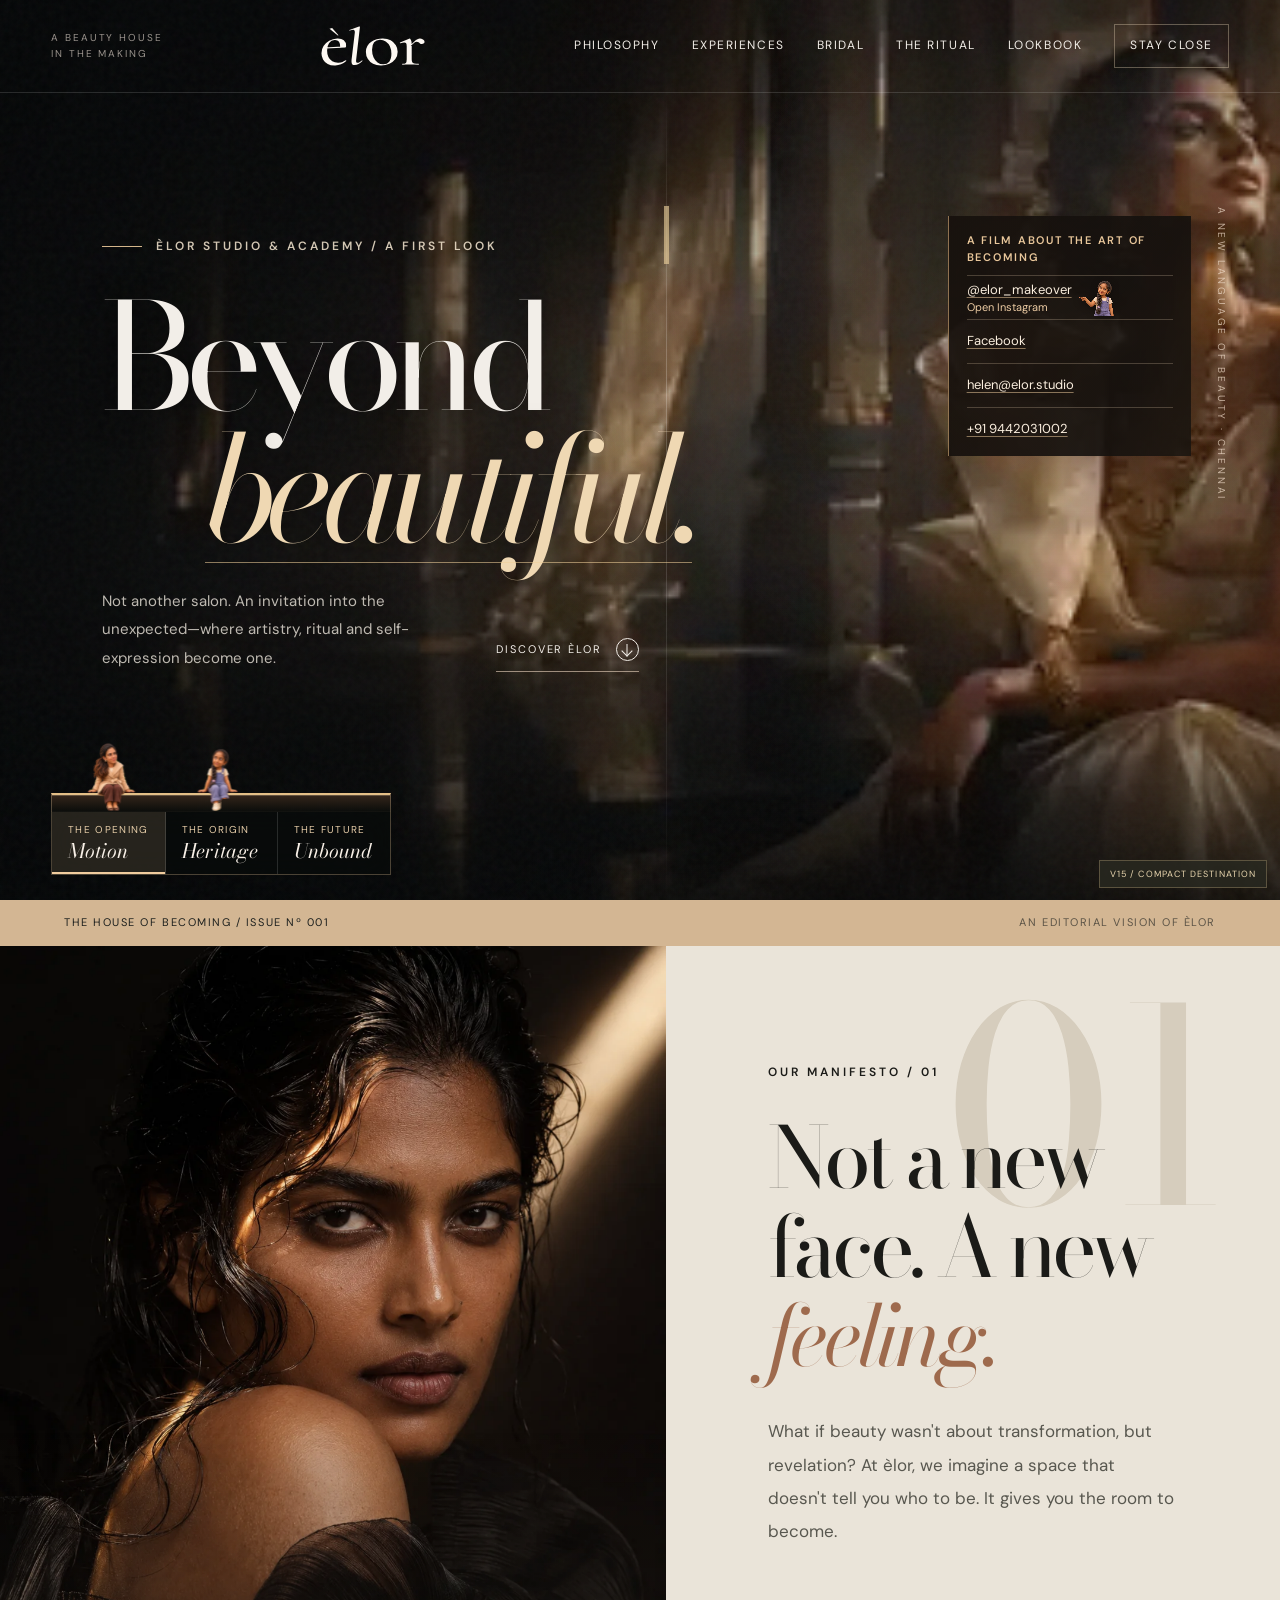
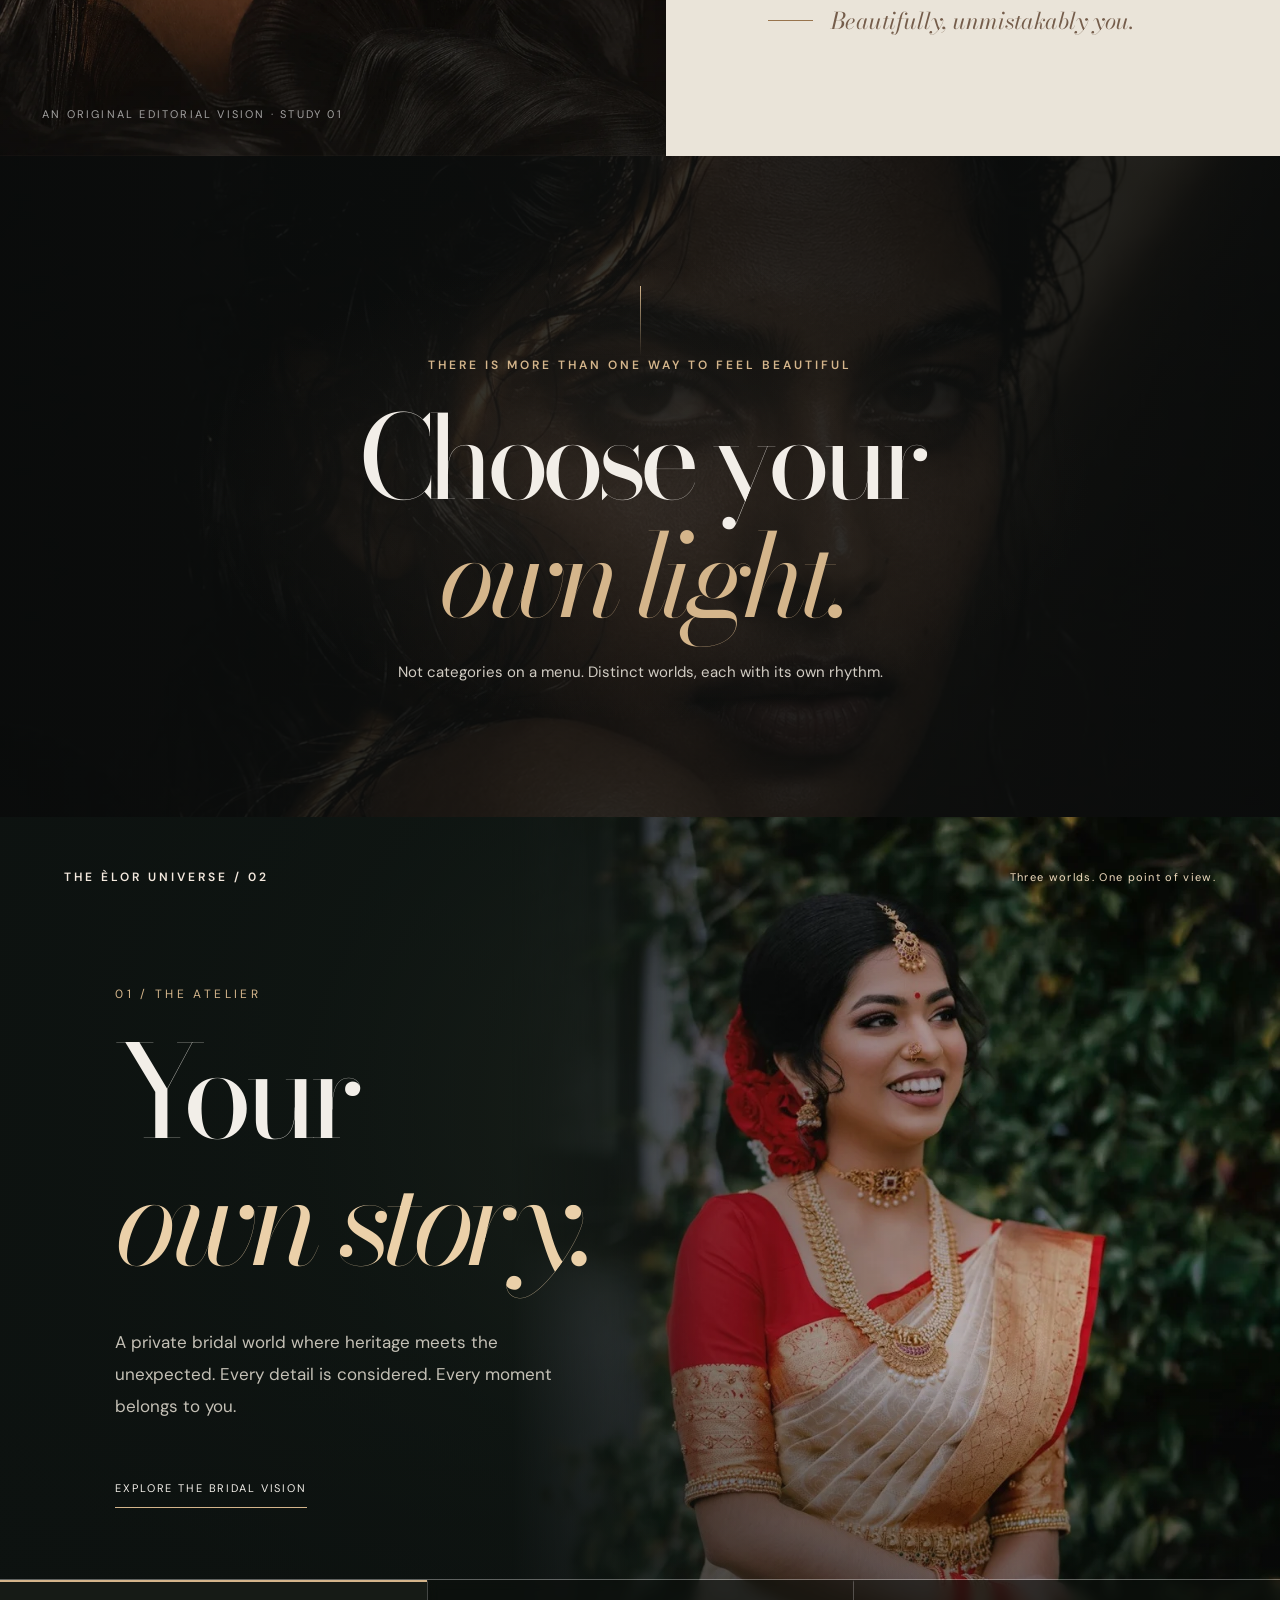
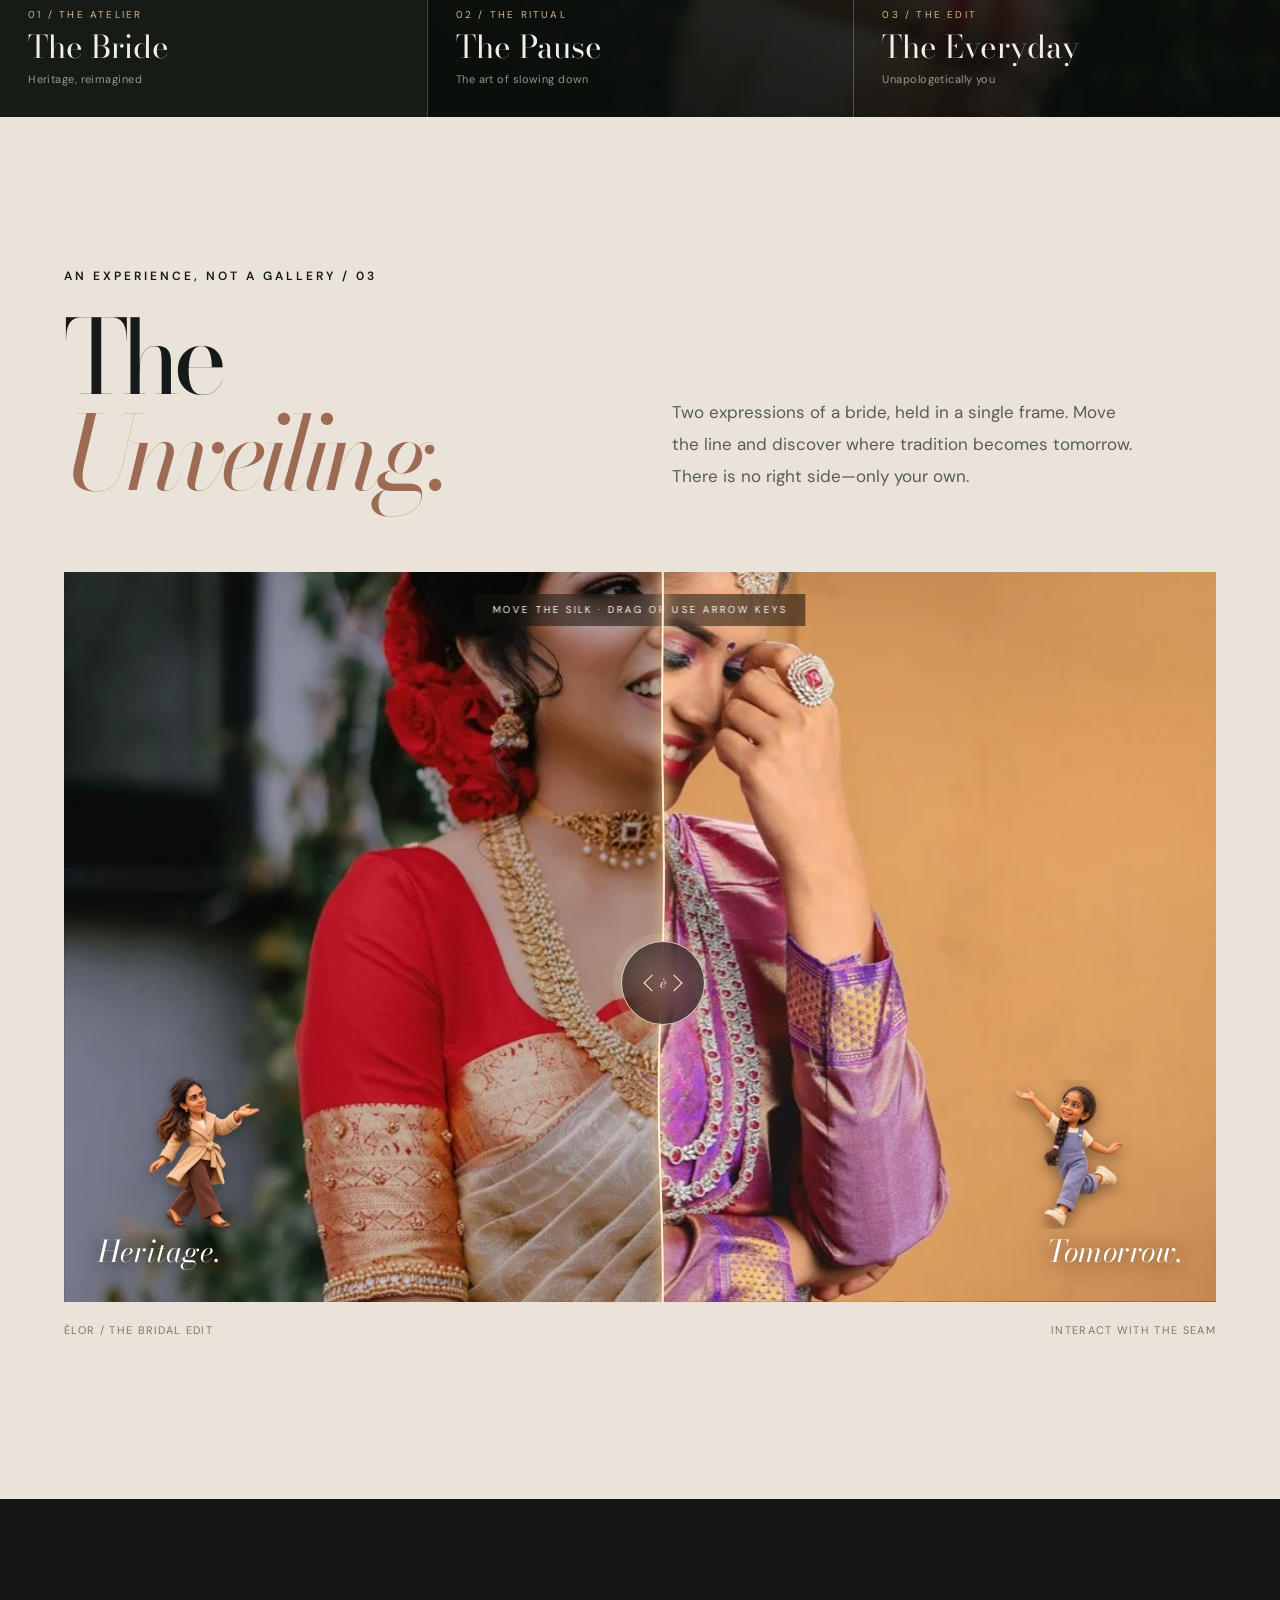
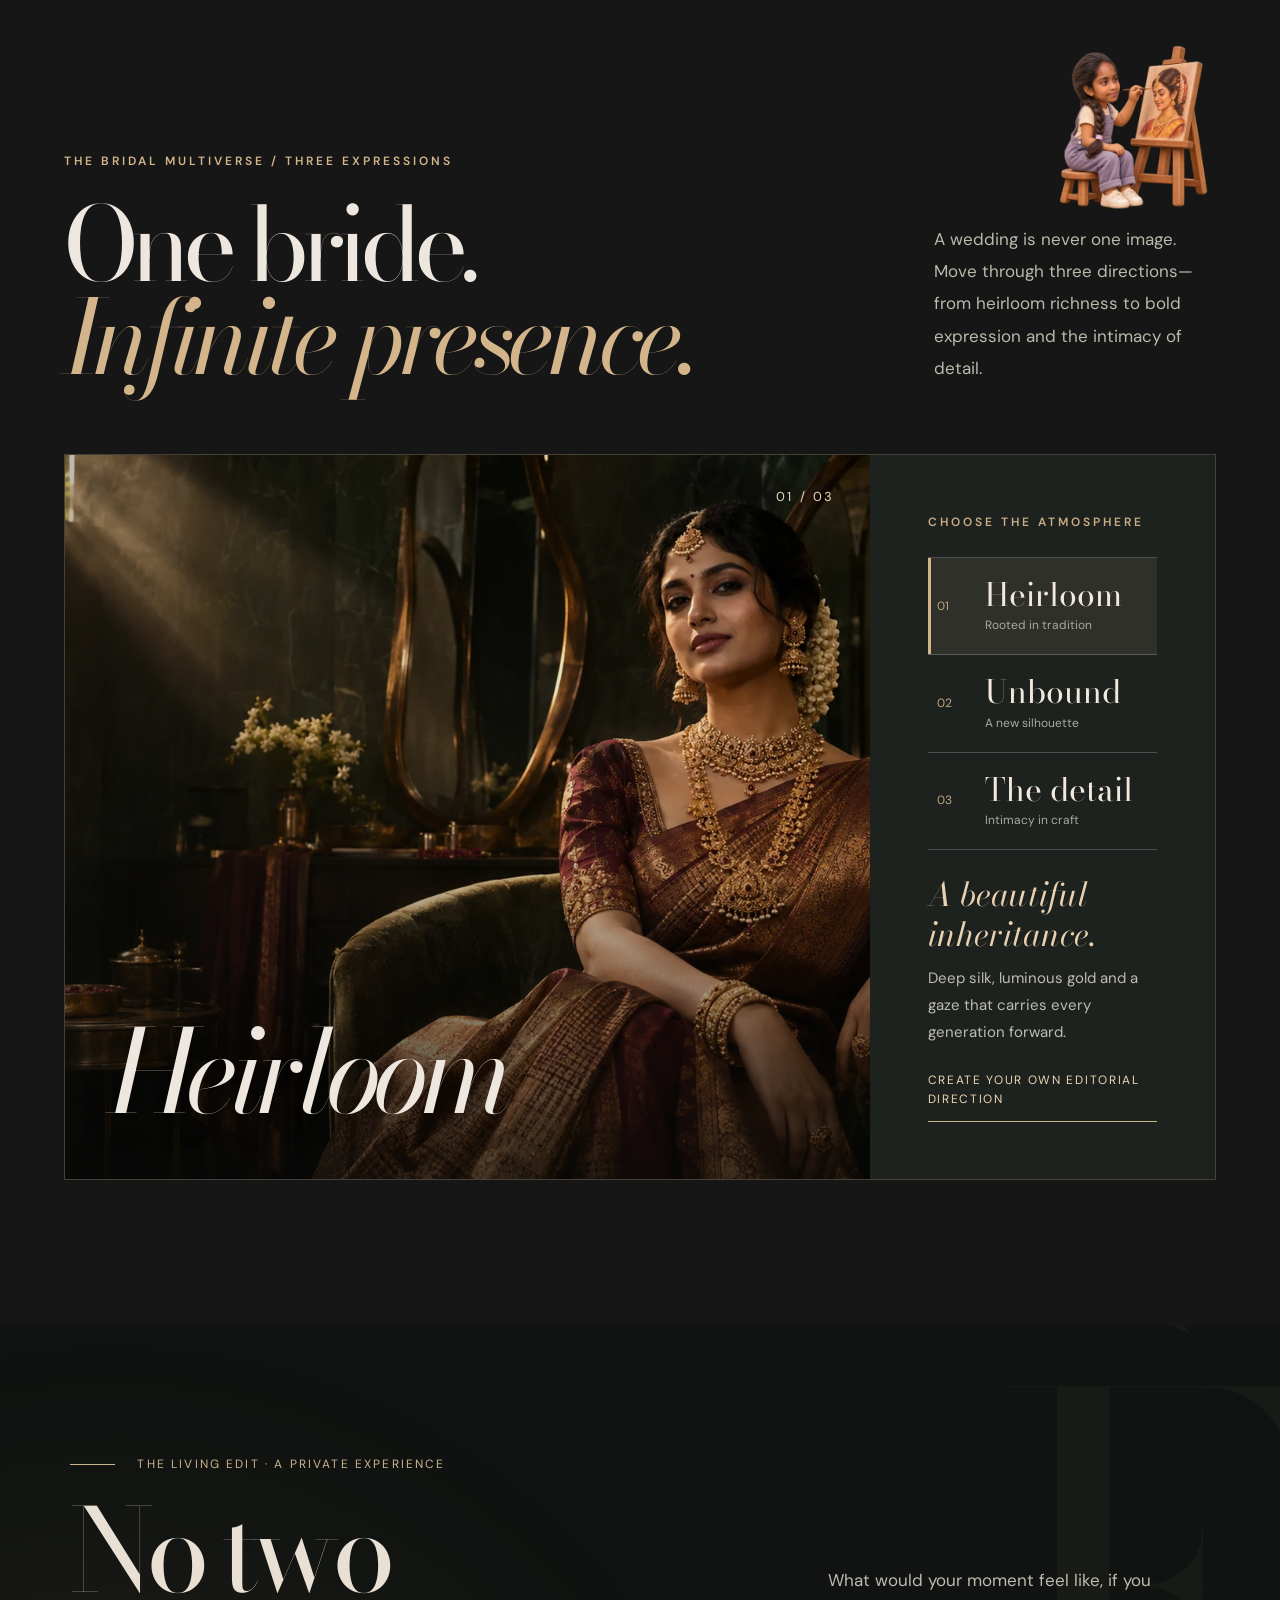
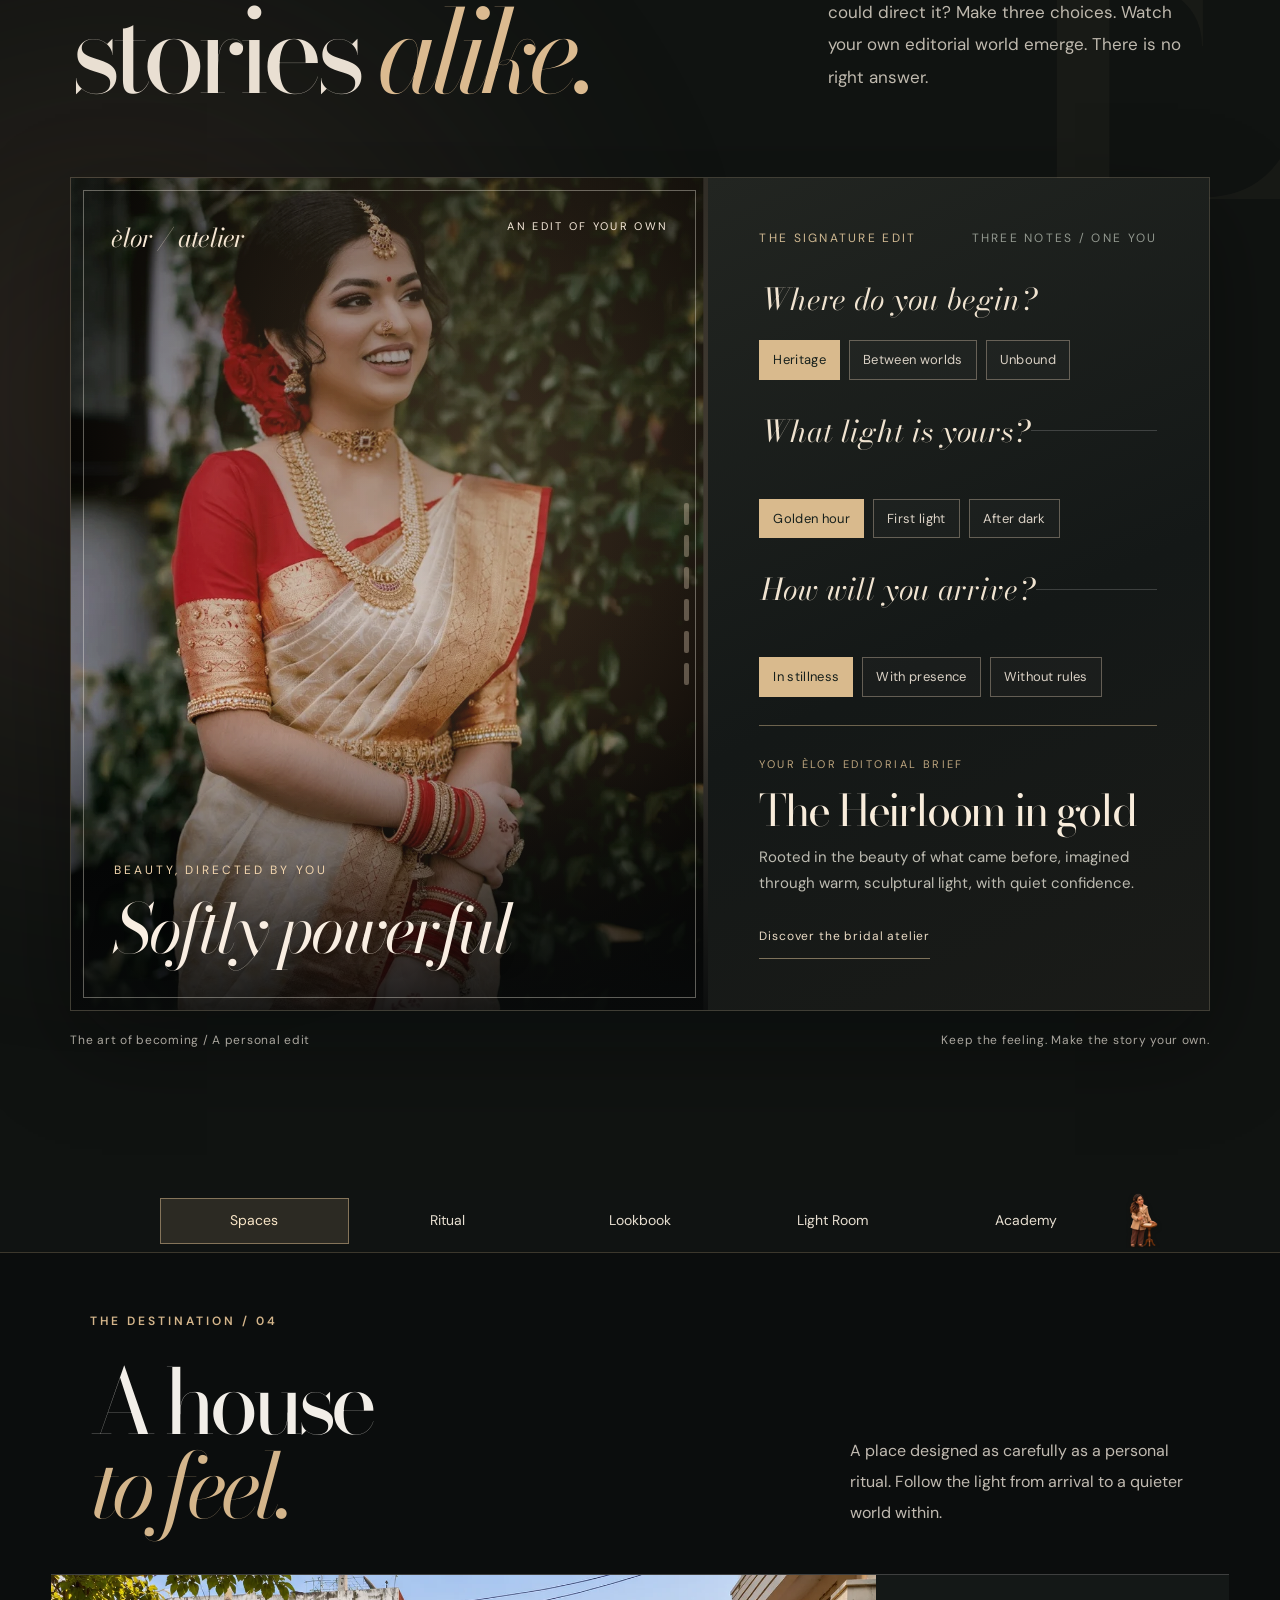
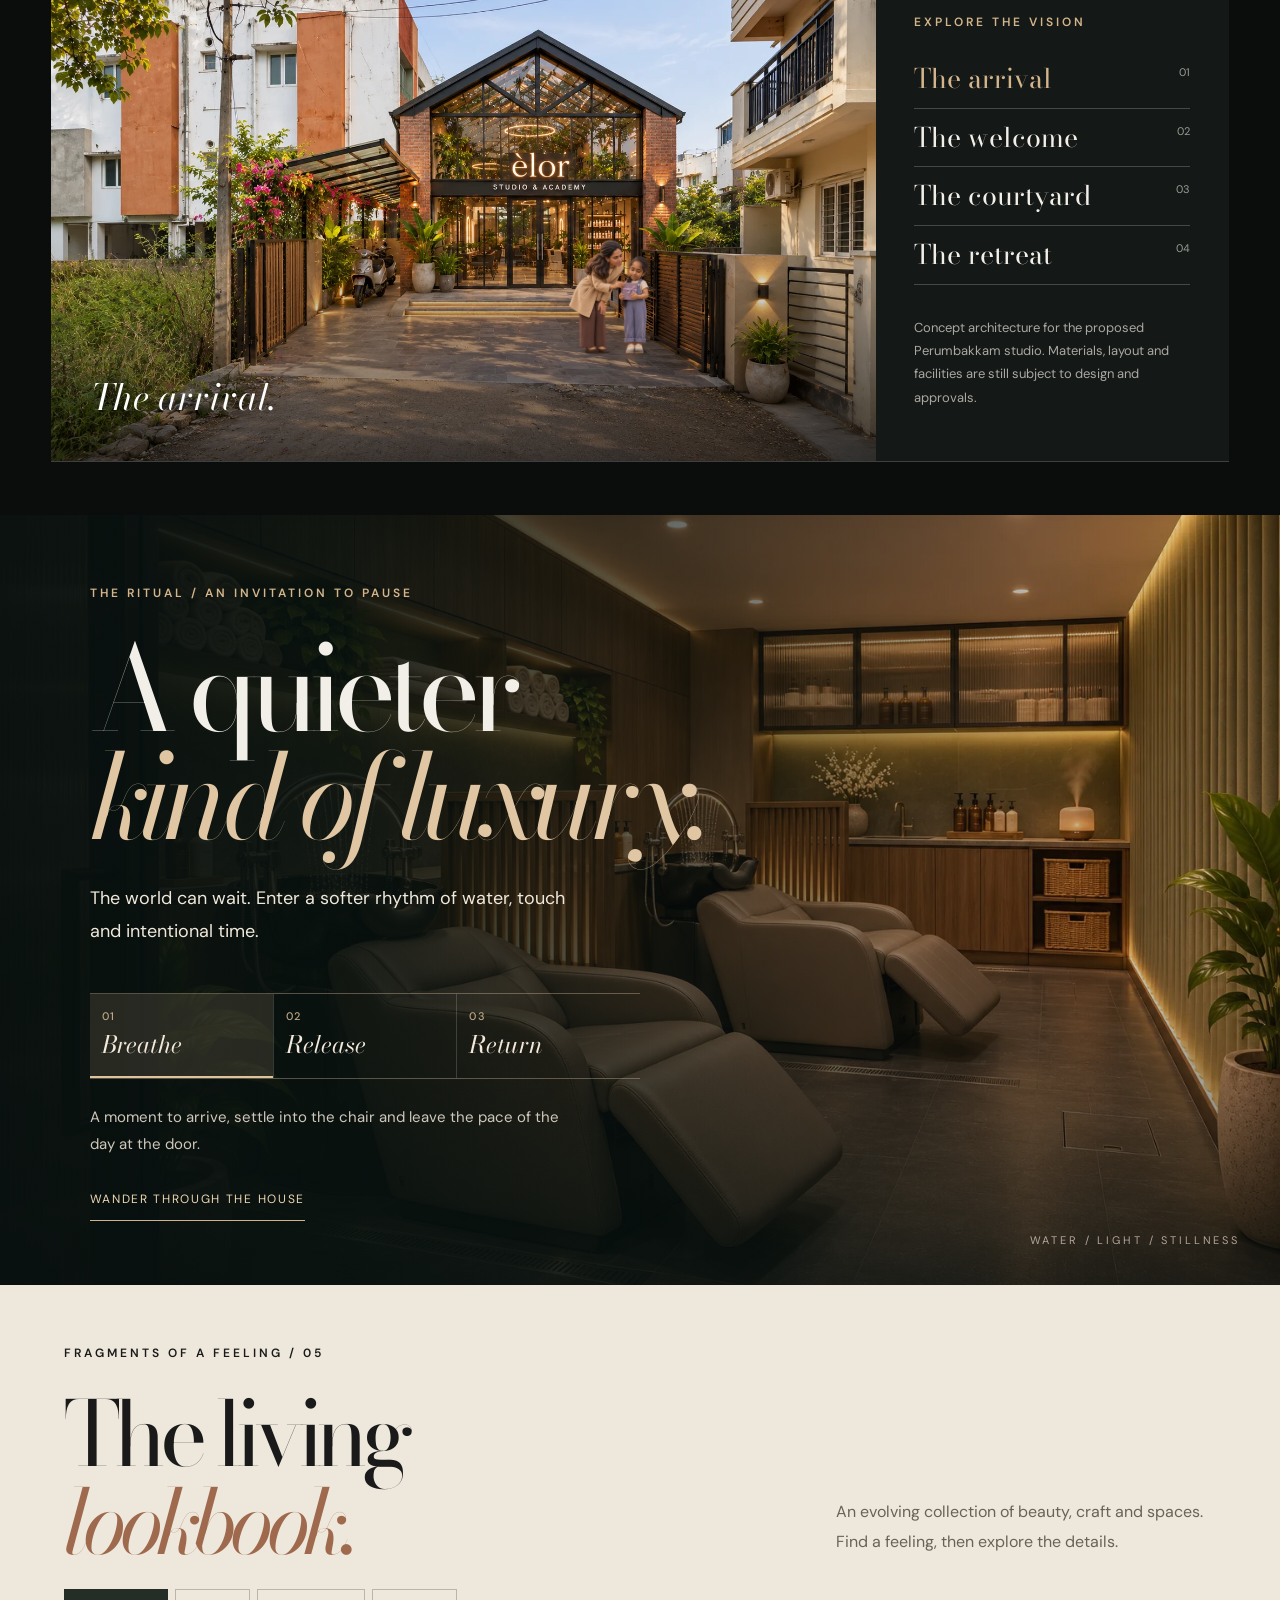
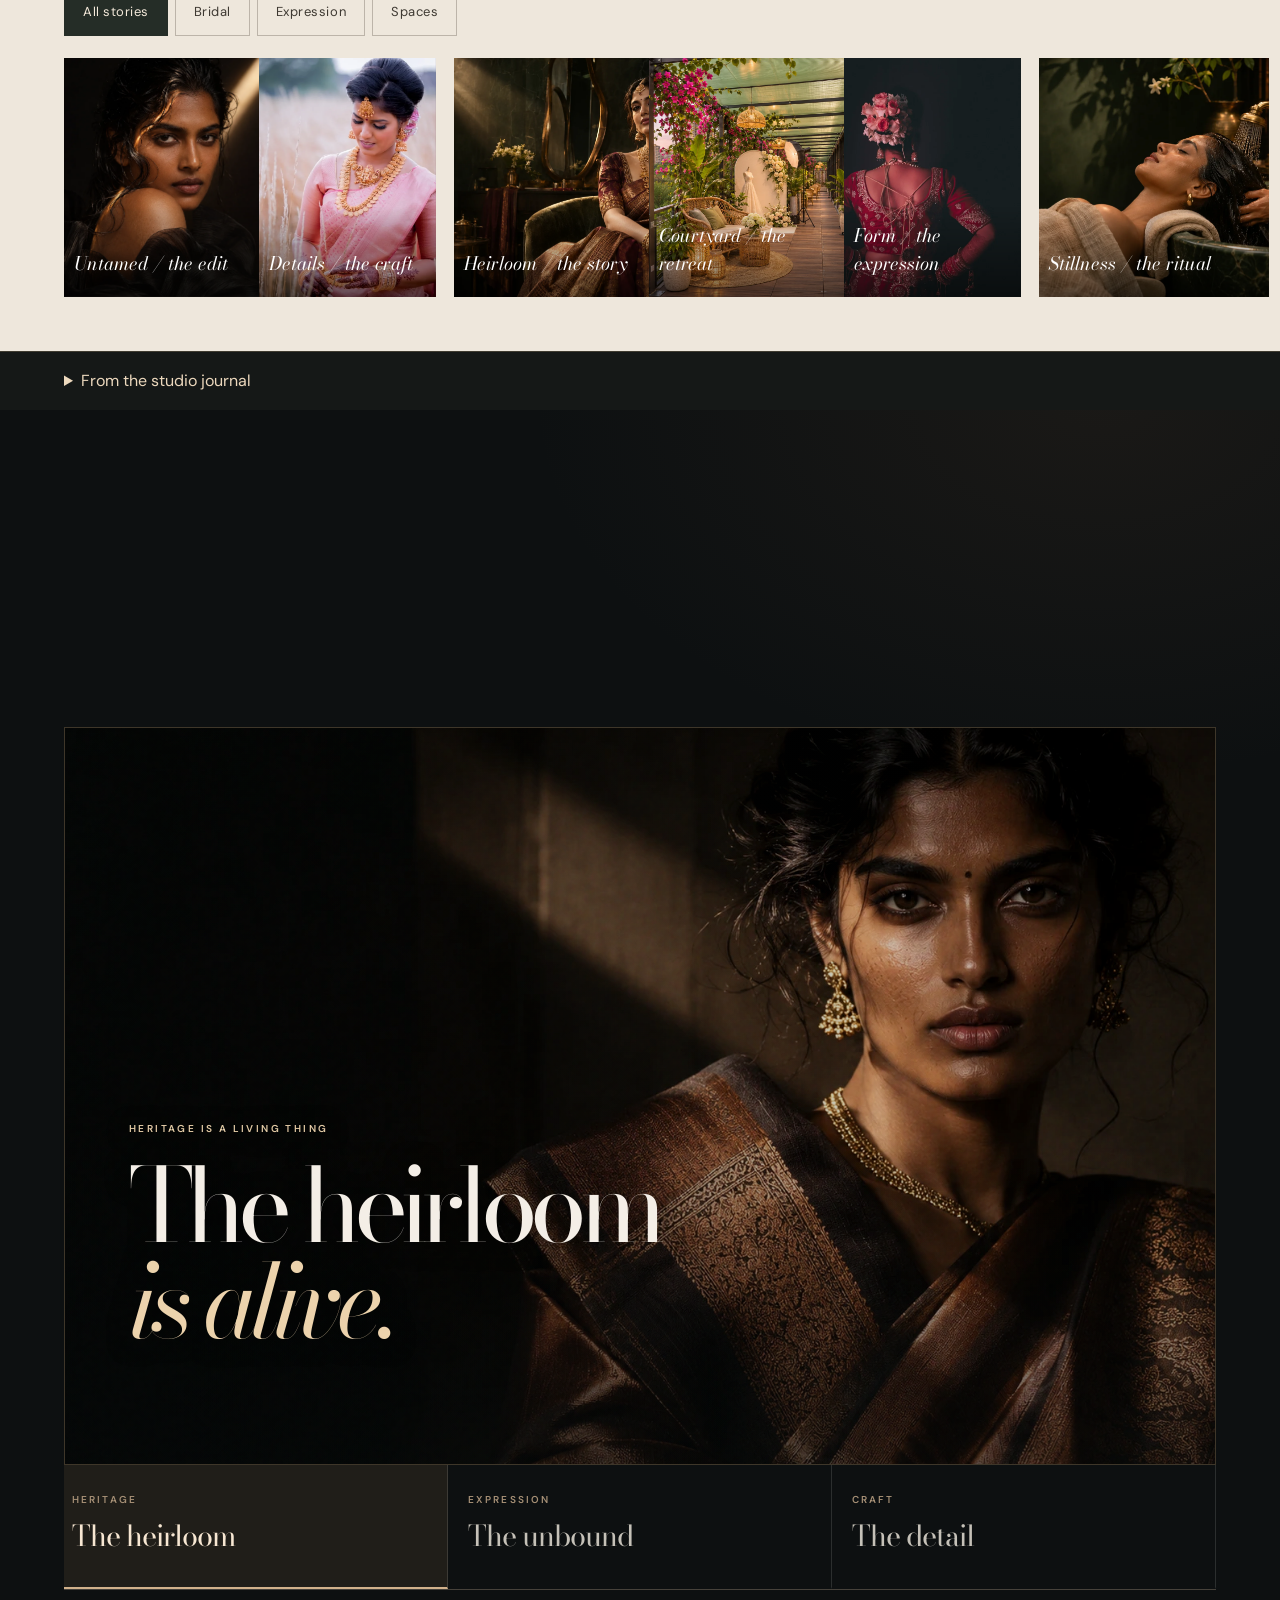
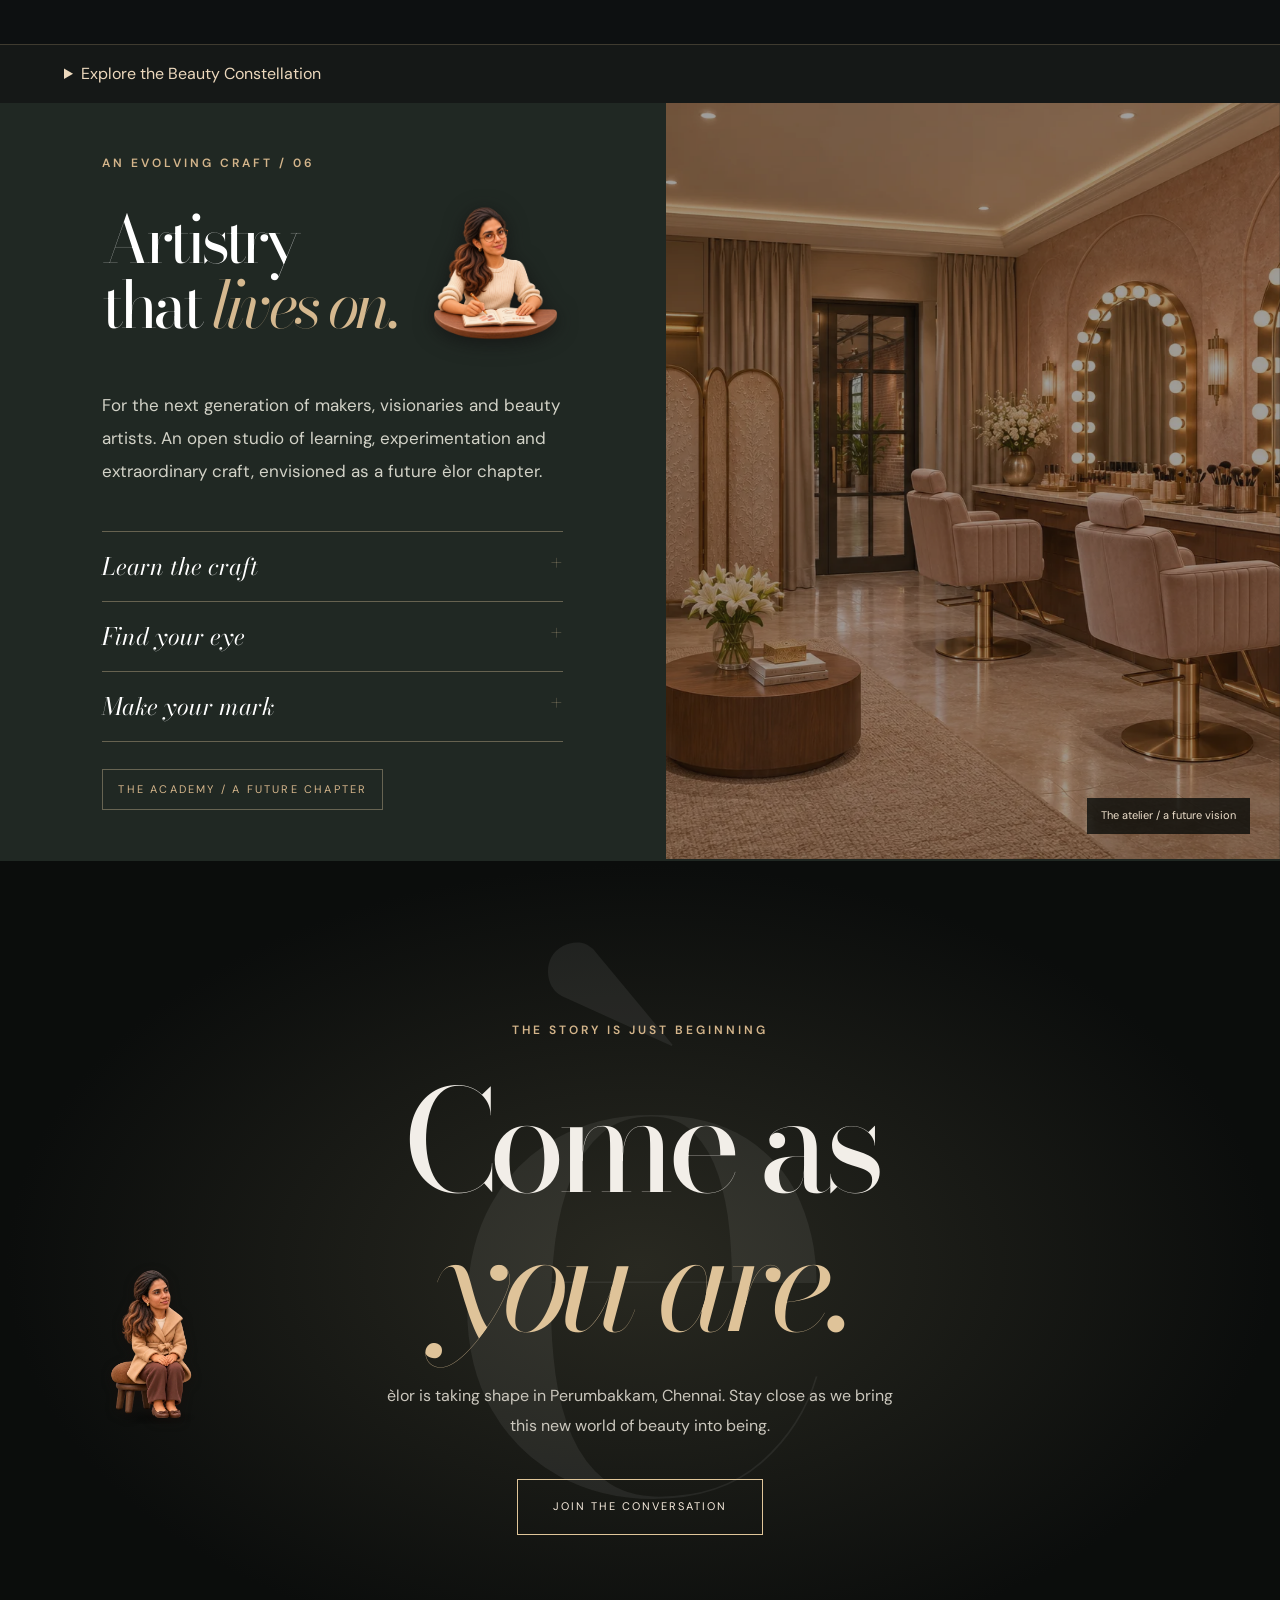
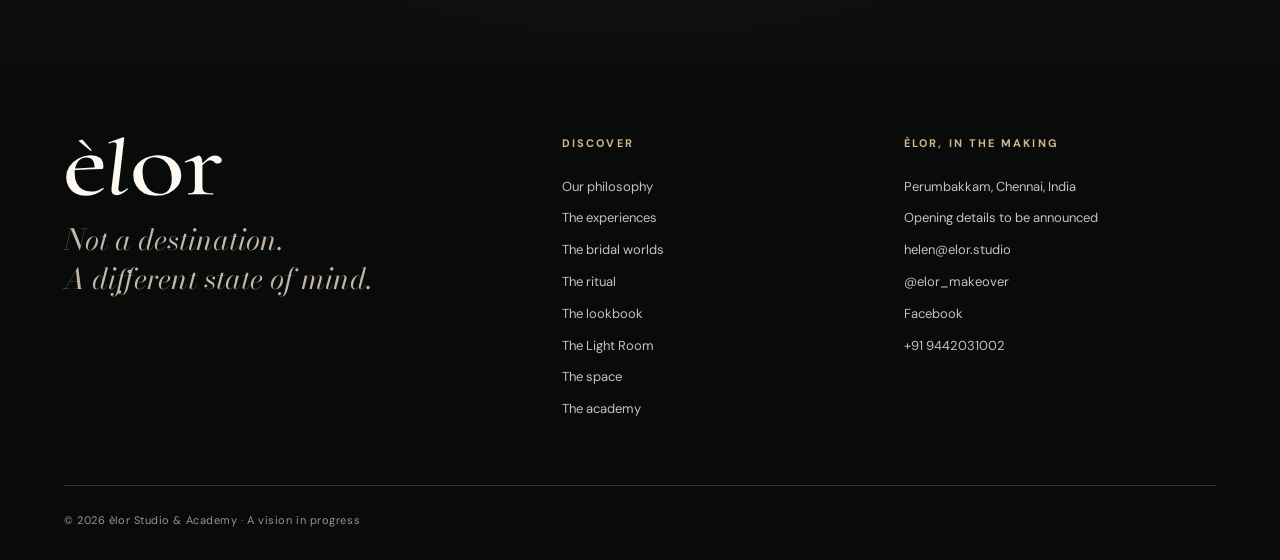
==== index.html @ 3cf2dbd3 "Prepare reviewed Èlor Studio site for approval Export of verified review source c4416becda8216464a77" ====
<!doctype html>
<html lang="en">
<head>
  <meta charset="utf-8">
  <meta name="viewport" content="width=device-width, initial-scale=1, viewport-fit=cover">
  <script>
    // Refreshing the mobile homepage starts at the opening. Back and section links keep their positions.
    if (!location.hash && matchMedia('(max-width: 760px) and (pointer: coarse)').matches &&
        performance.getEntriesByType('navigation')[0]?.type === 'reload' &&
        history.scrollRestoration === 'auto') {
      history.scrollRestoration = 'manual';
      const input = new AbortController();
      let moved = false;
      for (const type of ['pointerdown', 'touchstart', 'wheel', 'keydown']) {
        addEventListener(type, () => { moved = true; }, {passive: true, signal: input.signal});
      }
      addEventListener('pageshow', () => requestAnimationFrame(() => requestAnimationFrame(() => {
        if (!moved && !location.hash) scrollTo({top: 0, behavior: 'instant'});
        history.scrollRestoration = 'auto';
        input.abort();
      })), {once: true});
    }
  </script>
  <meta name="theme-color" content="#090b0c">
  <meta name="description" content="Discover Èlor Studio &amp; Academy, a beauty studio and learning space in development in Perumbakkam, Chennai. Explore its bridal artistry and studio vision.">
  <link rel="canonical" href="https://elor.studio/">
  <link rel="describedby" href="/llms.txt">
  <meta property="og:title" content="Èlor Studio &amp; Academy | Bridal Artistry &amp; Beauty, Chennai">
  <meta property="og:description" content="Explore the bridal artistry and salon vision behind Èlor Studio &amp; Academy, a beauty house in development in Perumbakkam, Chennai.">
  <meta property="og:type" content="website">
  <meta property="og:url" content="https://elor.studio/">
  <meta property="og:site_name" content="Èlor Studio &amp; Academy">
  <meta property="og:locale" content="en_IN">
  <title>Èlor Studio &amp; Academy | Bridal Artistry &amp; Beauty, Chennai</title>
  <script type="application/ld+json">
    {
      "@context": "https://schema.org",
      "@graph": [
        {
          "@type": "Organization",
          "@id": "https://elor.studio/#studio",
          "name": "Èlor Studio & Academy",
          "url": "https://elor.studio/",
          "description": "A beauty studio and learning space in development in Perumbakkam, Chennai, with a focus on bridal artistry.",
          "email": "helen@elor.studio",
          "telephone": "+91-9442031002",
          "sameAs": ["https://www.instagram.com/elor_makeover/"]
        },
        {
          "@type": "WebSite",
          "@id": "https://elor.studio/#website",
          "url": "https://elor.studio/",
          "name": "Èlor Studio & Academy",
          "inLanguage": "en-IN",
          "publisher": { "@id": "https://elor.studio/#studio" }
        }
      ]
    }
  </script>
  <link rel="icon" href="favicon.svg" type="image/svg+xml">
  <link rel="preconnect" href="https://fonts.googleapis.com">
  <link rel="preconnect" href="https://fonts.gstatic.com" crossorigin>
  <link href="https://fonts.googleapis.com/css2?family=Bodoni+Moda:ital,opsz,wght@0,6..96,400;0,6..96,500;1,6..96,400&family=DM+Sans:wght@400;500;600;700&display=swap" rel="stylesheet">
  <link rel="preload" href="assets/elor-cinema-hero-preview.webp" as="image" fetchpriority="high">
  <style>
    :root{--ink:#090b0c;--ink2:#171919;--ivory:#f2eee8;--soft:#ded6c9;--gold:#d4b58b;--muted:#9d968e;--serif:'Bodoni Moda','Times New Roman',serif;--sans:'DM Sans',Arial,sans-serif}
    *{box-sizing:border-box}html{scroll-behavior:smooth;scroll-padding-top:72px}body{margin:0;background:var(--ink);color:var(--ivory);font:400 16px/1.6 var(--sans);-webkit-font-smoothing:antialiased;overflow-x:hidden}body.menu-open{overflow:hidden}
    a{color:inherit;text-decoration:none}button{font:inherit;cursor:pointer}img,video{display:block;max-width:100%}button{color:inherit}::selection{color:var(--ink);background:var(--gold)}
    :focus-visible{outline:2px solid var(--gold);outline-offset:5px}.skip-link{position:fixed;z-index:999;top:12px;left:12px;padding:10px 18px;background:#fff;color:#111;transform:translateY(-150%)}.skip-link:focus{transform:translateY(0)}
    .eyebrow{font-size:11px;font-weight:600;letter-spacing:.25em;text-transform:uppercase}.eyebrow.gold{color:var(--gold)}.serif{font-family:var(--serif)}.italic{font-style:italic;font-weight:400}.stroke{color:transparent;-webkit-text-stroke:1px currentColor}.muted{color:var(--muted)}
    .site-header{position:fixed;z-index:90;inset:0 0 auto;height:93px;padding:0 clamp(22px,4vw,76px);display:grid;grid-template-columns:120px 1fr auto;align-items:center;gap:45px;border-bottom:1px solid #ffffff23;transition:background .4s,height .4s,backdrop-filter .4s}.site-header.scrolled,.site-header.menu-open{height:74px;background:#0b0c0ce8;backdrop-filter:blur(18px)}
    .brand{display:inline-flex;align-items:center;width:106px}.brand img{width:100%}.brand-side{justify-self:start;color:#f2e7dc9e;font-size:10px;text-transform:uppercase;letter-spacing:.19em;white-space:nowrap}.header-logo{justify-self:center}.desktop-nav{justify-self:end;display:flex;align-items:center;gap:clamp(16px,2.5vw,40px)}.desktop-nav a{font-size:11px;text-transform:uppercase;letter-spacing:.13em;transition:color .3s}.desktop-nav a:hover{color:var(--gold)}.desktop-nav .border-link{border:1px solid #e8d6b75c;padding:11px 15px}.mobile-toggle{display:none;background:transparent;border:1px solid #ffffff66;width:45px;height:45px;align-items:center;justify-content:center;font-size:12px;letter-spacing:.08em;text-transform:uppercase}.mobile-menu{display:none}
    .hero{height:100vh;height:100svh;min-height:680px;position:relative;overflow:hidden;background:#141311;isolation:isolate}.hero-video,.hero-poster{position:absolute;inset:0;width:100%;height:100%;object-fit:cover;object-position:center;z-index:-3}.hero-poster{background:url('assets/elor-cinema-hero.webp') center/cover no-repeat;z-index:-4}.hero-video{opacity:.92}
    .hero::before{content:"";position:absolute;inset:0;z-index:-2;background:linear-gradient(90deg,#050708cb 0%,#05070885 34%,transparent 70%),linear-gradient(0deg,#050708d9,transparent 38%,#05070867)}.hero::after{content:"";position:absolute;inset:0;z-index:-1;opacity:.13;pointer-events:none;background-image:url("data:image/svg+xml,%3Csvg viewBox='0 0 180 180' xmlns='http://www.w3.org/2000/svg'%3E%3Cfilter id='n'%3E%3CfeTurbulence type='fractalNoise' baseFrequency='.8' numOctaves='3' stitchTiles='stitch'/%3E%3C/filter%3E%3Crect width='100%25' height='100%25' filter='url(%23n)' opacity='.3'/%3E%3C/svg%3E")}
    .hero-gridline{position:absolute;top:93px;bottom:0;left:52%;width:1px;background:linear-gradient(#fff0,#ffffff38 36%,#fff0);z-index:1;pointer-events:none}.hero-gridline::after{content:"";position:absolute;top:14%;left:-2px;width:5px;height:58px;background:#f0d4a1a1;box-shadow:0 0 30px #fff8;animation:lightwalk 9s ease-in-out infinite alternate}
    .hero-content{position:relative;height:100%;display:flex;flex-direction:column;justify-content:center;align-items:flex-start;padding:12vh clamp(22px,8vw,135px) 11vh;z-index:2;max-width:1200px}
    .hero-kicker{display:flex;align-items:center;gap:14px;color:#f6e7d1d9}.hero-kicker i{width:40px;height:1px;background:var(--gold)}.hero h1{font:400 clamp(73px,11.5vw,186px)/.9 var(--serif);letter-spacing:-.073em;margin:35px 0 31px;max-width:1070px;text-shadow:0 5px 35px #0007}.hero h1 span{display:block;animation:title-rise 1.4s cubic-bezier(.18,.8,.1,1) both}.hero h1 span:nth-child(2){padding-left:clamp(18px,8vw,134px);animation-delay:.22s}.hero h1 em{color:#efd8b3;font-weight:400}.hero-summary{display:flex;align-items:end;gap:clamp(35px,5vw,90px);max-width:690px}.hero-summary p{max-width:330px;margin:0;color:#e5dfd5d1;font-size:15px;line-height:1.9}.hero-discover{white-space:nowrap;display:flex;align-items:center;gap:14px;font-size:11px;text-transform:uppercase;letter-spacing:.17em;border-bottom:1px solid #e5ceb9a1;padding-bottom:10px;transition:color .3s}.hero-discover:hover{color:var(--gold)}.hero-discover .small-disc{width:23px;height:23px;flex:none;border:1px solid currentColor;border-radius:50%;display:grid;place-items:center}
    .discover-arrow{position:relative;width:10px;height:12px}
    .discover-arrow::before,.discover-arrow::after{content:"";position:absolute;left:50%}
    .discover-arrow::before{top:0;width:1px;height:11px;background:currentColor;transform:translateX(-50%)}
    .discover-arrow::after{bottom:1px;width:7px;height:7px;border-right:1px solid currentColor;border-bottom:1px solid currentColor;transform:translateX(-50%) rotate(45deg)}
    @media(prefers-reduced-motion:no-preference){.discover-arrow{animation:elor-discover-down 1.12s ease-in-out .65s 2}}
    @keyframes elor-discover-down{0%,68%,100%{transform:translateY(0)}36%{transform:translateY(3px)}}
    .hero-footer{position:absolute;z-index:4;bottom:25px;left:clamp(22px,4vw,76px);right:clamp(22px,4vw,76px);display:flex;align-items:end;justify-content:space-between;gap:15px}.film-control{border:1px solid #ffffff55;background:#10111161;backdrop-filter:blur(12px);color:#f9eddd;display:inline-flex;gap:14px;padding:12px 15px;align-items:center;font-size:10px;letter-spacing:.16em;text-transform:uppercase}.film-control span{font-size:13px;letter-spacing:0}.film-control:hover{border-color:var(--gold)}
    .chapter-mark{position:absolute;right:clamp(22px,4vw,76px);top:47%;z-index:3;writing-mode:vertical-rl;text-transform:uppercase;font-size:10px;letter-spacing:.28em;color:#eedbc8bb}
    .filmnote{display:flex;gap:15px;align-items:center;justify-content:space-between;background:#d3b693;color:#1d201e;padding:14px clamp(20px,5vw,78px);font-size:11px;letter-spacing:.14em;text-transform:uppercase}.filmnote span:last-child{opacity:.65}
    .manifesto{background:#eae4d9;color:#1b1b18;position:relative;overflow:hidden}.manifesto-inner{min-height:810px;display:grid;grid-template-columns:52% 48%;align-items:center;max-width:1680px;margin:auto}.manifesto-image{height:100%;min-height:810px;position:relative;overflow:hidden}.manifesto-image img{width:100%;height:100%;position:absolute;inset:0;object-fit:cover;object-position:50% 44%;filter:grayscale(.12)}.manifesto-image::after{content:"";position:absolute;inset:0;background:linear-gradient(0deg,#19171477,transparent 40%)}.manifesto-number{position:absolute;bottom:32px;left:42px;color:#fff;font-size:11px;letter-spacing:.2em;text-transform:uppercase}
    .manifesto-copy{padding:90px clamp(32px,8vw,135px);position:relative}.manifesto-copy::before{content:"01";position:absolute;right:4vw;top:2vw;font:400 270px/.8 var(--serif);color:#d6cdbd;pointer-events:none}.manifesto-copy>*{position:relative}.manifesto h2{font:400 clamp(60px,6.6vw,112px)/1.05 var(--serif);letter-spacing:-.065em;max-width:760px;margin:32px 0 35px}.manifesto h2 em{font-weight:400;color:#9e6a4d}.manifesto p{max-width:440px;font-size:17px;line-height:1.95;color:#58574f}.manifesto-footer{margin-top:55px;display:flex;align-items:center;gap:18px}.manifesto-footer i{width:45px;height:1px;background:#98744d}.manifesto-footer span{font:italic 23px var(--serif);color:#755d4b}
    .interlude{background:#111312;min-height:70vh;display:grid;place-items:center;text-align:center;padding:130px 20px;position:relative;overflow:hidden}.interlude-film{position:absolute!important;inset:0;width:100%;height:100%;object-fit:cover;object-position:center 32%;opacity:.2;filter:grayscale(.3)}.interlude::before{content:"";position:absolute;z-index:1;inset:0;background:radial-gradient(ellipse at center,#58493c33,transparent 50%),linear-gradient(90deg,#0608088c,#06080833,#0608088c)}.interlude>*:not(video){position:relative;z-index:2}.interlude h2{font:400 clamp(55px,9vw,150px)/1.03 var(--serif);letter-spacing:-.075em;margin:23px 0}.interlude h2 em{color:var(--gold)}.interlude .rule{width:1px;height:70px;background:linear-gradient(var(--gold),transparent);margin:auto}.interlude p{margin:0 auto;max-width:500px;color:#d1ccc3;font-size:15px;line-height:1.9}
    .worlds{background:#131714;position:relative;overflow:hidden}.worlds-header{position:absolute;z-index:8;top:0;left:0;right:0;display:flex;justify-content:space-between;align-items:center;padding:clamp(28px,4vw,58px) clamp(20px,5vw,85px);pointer-events:none}.worlds-header .eyebrow{color:#f4e9de}.worlds-header span:last-child{font-size:11px;letter-spacing:.12em;color:#f1ddc0}
    .world-stage{height:900px;min-height:90vh;position:relative;isolation:isolate;background:radial-gradient(ellipse at 70% 32%,#30372b,#121b16 48%,#0c1210 88%)}.world-stage img{position:absolute;inset:0;width:100%;height:100%;object-fit:cover;z-index:-3;transition:opacity .45s}.world-stage img.changing{opacity:.35}.world-stage::after{content:"";position:absolute;inset:0;z-index:-2;background:linear-gradient(90deg,#0d1210ec 0%,#0d121090 43%,transparent 78%),linear-gradient(0deg,#090c0b9e,transparent 42%)}.world-content{position:relative;z-index:1;height:100%;display:flex;flex-direction:column;justify-content:center;align-items:flex-start;padding:130px clamp(24px,9vw,152px) 170px;max-width:980px}.world-index{font-size:12px;letter-spacing:.28em;text-transform:uppercase;color:var(--gold)}.world-content h2{font:400 clamp(70px,10vw,156px)/.99 var(--serif);letter-spacing:-.07em;margin:25px 0 26px}.world-content h2 em{color:#ebd0a9}.world-content p{max-width:460px;font-size:17px;line-height:1.9;color:#e7e1d5d6}.world-content .world-link{font-size:11px;letter-spacing:.17em;text-transform:uppercase;margin-top:30px;padding:10px 0;border-bottom:1px solid var(--gold)}
    .world-stage img[data-world-scene]{object-position:var(--world-mobile-focus)}
    .world-stage img[data-world-scene="bridal"]{--world-photo-span:60%;--world-photo-width:934px;--world-desktop-focus:52% 8%;--world-mobile-focus:54% 14%}
    .world-stage img[data-world-scene="spa"]{--world-photo-span:75%;--world-photo-width:1672px;--world-desktop-focus:65% 50%;--world-mobile-focus:63% 50%}
    .world-stage img[data-world-scene="edit"]{--world-photo-span:60%;--world-photo-width:1122px;--world-desktop-focus:62% 10%;--world-mobile-focus:67% 12%}
    @media(min-width:761px){
      .world-stage{height:clamp(900px,90svh,941px);min-height:0}
      .world-stage img[data-world-scene]{inset-inline-start:auto;width:min(var(--world-photo-span),var(--world-photo-width));object-position:var(--world-desktop-focus);mask-image:linear-gradient(90deg,transparent,#000 25%)}
    }
    @media(max-width:760px){
      .world-stage img:is([data-world-scene="spa"],[data-world-scene="edit"]){inset-block-end:auto;height:58%;mask-image:linear-gradient(#000 64%,transparent)}
      .world-stage::after{background:linear-gradient(0deg,#0a0f0dee 0%,#0a0f0dc9 23%,#0a0f0d40 53%,transparent 83%),linear-gradient(90deg,#0a0f0d83,transparent 92%)}
    }
    .world-tabs{position:absolute;inset-inline:0;bottom:0;z-index:6;display:grid;grid-template-columns:repeat(3,1fr);border-top:1px solid #ffffff55}.world-tabs button{position:relative;padding:25px clamp(16px,2.2vw,40px) 28px;text-align:left;border:0;border-top:2px solid transparent;background:#0c0f0c9c;backdrop-filter:blur(6px);transition:background .3s,border-color .3s}.world-tabs button + button{border-left:1px solid #ffffff3c}.world-tabs button:hover,.world-tabs button[aria-selected=true]{background:#1b201aba;border-top-color:var(--gold)}.world-tabs small{font-size:10px;letter-spacing:.22em;color:var(--gold);display:block;margin-bottom:9px}.world-tabs strong{font:400 clamp(24px,2.45vw,39px)/1 var(--serif)}.world-tabs em{display:block;margin-top:5px;color:#dad2c2ac;font-size:11px;font-style:normal;letter-spacing:.04em}
    .unveiling{background:#eae3da;color:#161819;padding:145px clamp(22px,5vw,90px) 160px}.unveil-head{max-width:1360px;margin:0 auto 70px;display:grid;grid-template-columns:1fr 1fr;gap:5vw;align-items:end}.unveil-head h2{font:400 clamp(65px,8vw,130px)/.94 var(--serif);letter-spacing:-.075em;margin:22px 0 0}.unveil-head h2 em{color:#9d6b53}.unveil-head p{font-size:17px;max-width:470px;line-height:1.9;color:#585b56;margin:0 0 9px}
    .unveil-experience{max-width:1370px;margin:auto;position:relative}.compare{height:min(72vw,730px);min-height:450px;position:relative;touch-action:pan-y;overflow:hidden;user-select:none;cursor:ew-resize;background:#5a4a3d}.compare-img{position:absolute;inset:0;width:100%;height:100%;object-fit:cover;object-position:center 32%;pointer-events:none}.compare-modern{clip-path:inset(0 0 0 50%)}.compare-label{position:absolute;bottom:34px;z-index:3;color:#fff;font:italic 30px/1.1 var(--serif);text-shadow:0 2px 20px #000a;pointer-events:none}.compare-label.left{left:34px}.compare-label.right{right:34px;text-align:right}.compare-guide{position:absolute;z-index:4;top:0;bottom:0;left:50%;width:2px;background:#fff4dc;box-shadow:0 0 30px 8px #f4deb341;pointer-events:none}.compare-knob{position:absolute;top:50%;left:50%;width:73px;height:73px;border:1px solid #fff9e7a8;border-radius:50%;transform:translate(-50%,-50%);background:#3a3222b5;backdrop-filter:blur(12px);display:flex;align-items:center;justify-content:center;gap:14px;color:#fff;font-size:26px}.compare-knob:before,.compare-knob:after{content:"";width:11px;height:11px;border-top:1px solid currentColor;border-left:1px solid currentColor;transform:rotate(-45deg)}.compare-knob:after{transform:rotate(135deg)}.compare-range{position:absolute;left:50%;top:48%;width:1px;height:1px;opacity:0;z-index:10}.compare:focus-within{outline:3px solid #b58a57;outline-offset:5px}.compare-hint{position:absolute;top:22px;left:50%;transform:translateX(-50%);z-index:3;color:#fff;background:#1715108c;backdrop-filter:blur(10px);padding:8px 18px;font-size:10px;letter-spacing:.21em;text-transform:uppercase;white-space:nowrap}.unveil-caption{max-width:1370px;margin:20px auto 0;display:flex;justify-content:space-between;gap:20px;color:#807568;font-size:11px;letter-spacing:.12em;text-transform:uppercase}
    .architecture{background:#0b0d0d;padding:140px 0 120px;overflow:hidden}.architecture-top{padding:0 clamp(22px,7vw,115px);max-width:1600px;margin:0 auto 72px;display:flex;justify-content:space-between;align-items:end;gap:35px}.architecture h2{font:400 clamp(67px,9vw,142px)/.94 var(--serif);letter-spacing:-.075em;margin:28px 0 0}.architecture h2 em{color:var(--gold)}.architecture-top p{max-width:340px;color:#c1bab1;line-height:1.95;font-size:16px;margin:0}
    .room-stage{display:grid;grid-template-columns:70% 30%;min-height:720px;margin:0 clamp(22px,4vw,72px);border-top:1px solid #ffffff35;border-bottom:1px solid #ffffff35}.room-visual{min-height:680px;position:relative;overflow:hidden;background:#1f2220}.room-visual img{position:absolute;inset:0;width:100%;height:100%;object-fit:cover;transition:transform 1.1s,opacity .55s}.room-visual img.changing{opacity:.24;transform:scale(1.06)}.room-visual::after{content:"";position:absolute;inset:0;background:linear-gradient(0deg,#0009,transparent 50%)}.room-visual-label{position:absolute;left:40px;bottom:37px;color:white;z-index:1;font:italic 36px var(--serif);text-shadow:0 2px 20px #0008}.room-rail{padding:50px clamp(22px,3vw,50px);display:flex;flex-direction:column;justify-content:space-between;background:#141817}.room-rail .eyebrow{color:var(--gold)}.room-menu{display:flex;flex-direction:column}.room-menu button{border:0;border-bottom:1px solid #ffffff35;background:none;text-align:left;padding:22px 0;display:flex;justify-content:space-between;gap:12px;transition:color .3s}.room-menu button:hover,.room-menu button[aria-pressed=true]{color:var(--gold)}.room-menu button span{font:400 clamp(24px,2.1vw,34px)/1.1 var(--serif)}.room-menu small{color:#9b9b93;font-size:11px}.room-rail p{color:#aaa8a2;font-size:13px;line-height:1.8}
    .folio{background:#eee7dc;color:#191a19;padding:130px clamp(22px,5vw,90px) 150px;overflow:hidden}.folio-top{max-width:1400px;margin:auto;display:flex;justify-content:space-between;align-items:end;gap:30px}.folio-top h2{font:400 clamp(65px,8vw,130px)/.98 var(--serif);letter-spacing:-.075em;margin:25px 0 0}.folio-top em{color:#9e694d}.folio-top p{max-width:380px;line-height:1.9;color:#696258;margin:0 0 8px}.folio-gallery{max-width:1440px;margin:80px auto 0;display:grid;grid-template-columns:1fr .72fr 1fr;gap:clamp(12px,2vw,26px);align-items:start}.folio-card{position:relative;overflow:hidden;background:#8a7363;aspect-ratio:.7}.folio-card:nth-child(2){aspect-ratio:.65;margin-top:130px}.folio-card:nth-child(3){aspect-ratio:.76;margin-top:45px}.folio-card img{width:100%;height:100%;object-fit:cover;transition:transform 1.1s}.folio-card:hover img{transform:scale(1.06)}.folio-card:after{content:"";position:absolute;inset:0;background:linear-gradient(0deg,#0008,transparent 38%)}.folio-card figcaption{position:absolute;z-index:1;bottom:20px;left:20px;right:20px;color:white;font:italic 23px var(--serif)}.folio-note{max-width:1440px;margin:25px auto 0;color:#82786e;font-size:12px;line-height:1.7}
    .academy{position:relative;min-height:730px;background:#202823;color:white;display:grid;grid-template-columns:52% 48%;overflow:hidden}.academy-copy{padding:130px clamp(30px,8vw,140px);display:flex;flex-direction:column;justify-content:center;align-items:start}.academy-copy h2{font:400 clamp(60px,7.5vw,116px)/.99 var(--serif);letter-spacing:-.07em;margin:35px 0}.academy-copy h2 em{color:#d5b88f}.academy-copy p{font-size:17px;line-height:1.95;max-width:460px;color:#d2d2c7}.academy-image{position:relative;min-height:680px}.academy-image img{width:100%;height:100%;object-fit:cover;position:absolute;inset:0}.academy-image::after{content:"";position:absolute;inset:0;background:#1116}.academy-image span{position:absolute;bottom:25px;right:30px;font-size:11px;background:#090c0ac9;padding:9px 14px;color:#eee0cc;z-index:2}.academy-tag{margin-top:27px;border:1px solid #cdb89569;padding:11px 15px;font-size:11px;letter-spacing:.2em;text-transform:uppercase;color:var(--gold)}
    .journal{background:#131615;padding:135px clamp(22px,6vw,105px);border-bottom:1px solid #ffffff34}.journal-inner{max-width:1450px;margin:auto;display:grid;grid-template-columns:1fr 1fr;gap:7vw;align-items:center}.journal h2{font:400 clamp(58px,7.2vw,106px)/1 var(--serif);letter-spacing:-.065em;margin:25px 0}.journal h2 em{color:var(--gold)}.journal p{max-width:470px;color:#b8b9b1;line-height:1.9}.journal-note{font-size:11px;color:#ccb69d;letter-spacing:.08em;margin-top:24px}.journal-mosaic{display:grid;grid-template-columns:1fr 1fr;gap:14px;transform:rotate(3deg)}.journal-mosaic img{width:100%;height:260px;object-fit:cover}.journal-mosaic img:nth-child(2){margin-top:33px}.journal-mosaic img:nth-child(3){margin-top:-33px}
    .finale{background:radial-gradient(ellipse at 50% 50%,#292921,#0b0d0c 70%);padding:155px 25px 135px;text-align:center;position:relative;overflow:hidden}.finale::before{content:"è";position:absolute;left:50%;top:42%;transform:translate(-50%,-50%);font:400 min(65vw,800px)/1 var(--serif);color:#fff1;pointer-events:none}.finale>*{position:relative}.finale h2{font:400 clamp(71px,11vw,165px)/.99 var(--serif);letter-spacing:-.065em;margin:30px 0}.finale h2 em{color:#dfc399}.finale p{max-width:530px;margin:0 auto 38px;color:#cbc7bd;line-height:1.9}.finale .final-link{display:inline-block;border:1px solid #e0c69a;color:#f9eddf;padding:18px 35px;font-size:11px;letter-spacing:.18em;text-transform:uppercase;transition:background .25s,color .25s}.finale .final-link:hover{background:var(--ivory);color:#111}
    .footer{background:#090b0b;padding:65px clamp(22px,5vw,90px) 30px}.footer-top{display:grid;grid-template-columns:1.2fr .8fr .8fr;gap:30px;max-width:1470px;margin:auto;padding-bottom:65px}.footer-logo{width:160px}.footer-tag{font:italic 29px/1.35 var(--serif);max-width:310px;color:#c3b6a7;margin:22px 0}.footer-col{display:flex;flex-direction:column;align-items:start;gap:11px;font-size:13px;color:#c5c2b9}.footer-col h3{font-size:11px;letter-spacing:.19em;text-transform:uppercase;color:var(--gold);margin:0 0 13px}.footer-col a:hover{color:#fff}.footer-bottom{border-top:1px solid #ffffff29;max-width:1470px;margin:auto;padding-top:26px;display:flex;justify-content:space-between;gap:15px;color:#9a9488;font-size:11px;letter-spacing:.05em}
    .preview-pill{position:fixed;z-index:95;right:13px;bottom:12px;background:#282820d9;color:#e9d6af;border:1px solid #c6ae8155;padding:6px 10px;font-size:9px;letter-spacing:.12em;text-transform:uppercase;pointer-events:none}
    /* A short opening title card, followed by an unobstructed film-led homepage. */
    .opening-veil{position:fixed;inset:0;z-index:130;background:#080b0a;color:#eee3d3;pointer-events:none;display:grid;place-items:center;animation:veil-exit 1.15s cubic-bezier(.76,0,.22,1) 1.15s both;will-change:clip-path}
    .opening-veil::before{content:"";position:absolute;inset:7%;border:1px solid #d9bd8b26;animation:veil-frame 1.3s ease-out both}
    .opening-veil-inner{text-align:center;display:grid;gap:15px;justify-items:center;animation:veil-text 1.15s ease-in-out both}
    .opening-veil-inner img{width:clamp(180px,28vw,335px);filter:drop-shadow(0 0 33px #d4b58b2a)}
    .opening-veil-inner span{font-size:11px;letter-spacing:.34em;text-transform:uppercase;color:#c4aa87}
    .opening-veil-line{height:1px;background:#d5b58b;width:0;animation:veil-rule 1s .2s ease-out forwards}
    @keyframes veil-frame{from{opacity:0;transform:scale(.96)}to{opacity:1;transform:none}}
    @keyframes veil-rule{to{width:96px}}
    @keyframes veil-text{0%{opacity:0;transform:translateY(25px)}38%,80%{opacity:1;transform:none}100%{opacity:0}}
    @keyframes veil-exit{0%{clip-path:inset(0 0 0 0);visibility:visible}99%{clip-path:inset(0 0 100% 0);visibility:visible}100%{clip-path:inset(0 0 100% 0);visibility:hidden}}
    .hero-ambient{position:absolute;inset:-20%;z-index:-1;pointer-events:none;opacity:.53;background:radial-gradient(ellipse 25% 32% at var(--hero-x,70%) var(--hero-y,43%),#edc99f2a,transparent 80%);mix-blend-mode:screen;transition:opacity .8s}
    .hero h1 em{display:inline-block;position:relative}.hero h1 em::after{content:"";position:absolute;left:0;right:0;bottom:-.05em;height:1px;background:#efcf9a8f;transform-origin:left;animation:gold-stroke 1.6s 1.8s ease both}
    @keyframes gold-stroke{from{transform:scaleX(0);opacity:0}to{transform:scaleX(1);opacity:1}}
    /* The reveal seam moves like fabric, not a straight before-and-after slider. */
    .compare{cursor:ew-resize}.compare-modern{clip-path:inset(0 0 0 52%)}
    .unveil-trace{position:absolute;inset:0;width:100%;height:100%;pointer-events:none;z-index:4;overflow:visible}
    #traceGlow{fill:none;stroke:#efd2aa;stroke-width:13;opacity:.32;filter:blur(7px)}#traceLine{fill:none;stroke:#fff1d7;stroke-width:2;filter:drop-shadow(0 0 4px #f3bd73)}
    .unveil-grip{position:absolute;z-index:5;left:52%;top:57%;width:84px;height:84px;display:grid;place-items:center;transform:translate(-50%,-50%);border-radius:50%;border:1px solid #fff9e3c7;background:radial-gradient(circle,#5d493b9c,#181711b8);backdrop-filter:blur(16px);box-shadow:0 0 0 8px #fff4d91a,0 0 38px #f8d1a33c;pointer-events:none}
    .unveil-grip::before,.unveil-grip::after{content:"";position:absolute;width:11px;height:11px;border-top:1px solid #fff1db;border-left:1px solid #fff1db;transform:translateX(-11px) rotate(-45deg)}.unveil-grip::after{transform:translateX(11px) rotate(135deg)}
    .unveil-grip span{font:italic 14px var(--serif);color:#fff1dd}.unveil-range{position:absolute;left:50%;top:50%;width:1px;height:1px;opacity:0}.compare:focus-within{outline:3px solid #b58a57;outline-offset:5px}
    .folio-card img,.manifesto-image img,.academy-image img{will-change:transform}.architecture .room-visual img{object-position:center}
    @media(max-width:760px){.opening-veil-inner span{font-size:9px}.unveil-grip{width:64px;height:64px}.unveil-grip span{font-size:12px}}
    @media(prefers-reduced-motion:reduce){.opening-veil{display:none}.hero h1 em::after{animation:none}.folio-card img,.manifesto-image img,.academy-image img{will-change:auto}}
    .reveal{opacity:0;transform:translateY(36px);transition:opacity 1s cubic-bezier(.2,.7,.2,1),transform 1.1s cubic-bezier(.2,.7,.2,1)}.reveal.visible{opacity:1;transform:none}@keyframes title-rise{from{opacity:0;transform:translateY(60px);filter:blur(10px)}to{opacity:1;transform:translateY(0);filter:blur(0)}}@keyframes lightwalk{from{transform:translateY(-30px)}to{transform:translateY(250px)}}
    @media(max-width:1100px){.desktop-nav{gap:17px}.desktop-nav a{font-size:10px}.hero h1{font-size:clamp(70px,11vw,130px)}.manifesto-inner{grid-template-columns:50% 50%}.manifesto-copy{padding:60px 45px}.manifesto h2{font-size:65px}.architecture-top{align-items:start}.world-content h2{font-size:100px}.room-stage{grid-template-columns:65% 35%}.room-rail{padding:36px 24px}.room-menu button span{font-size:25px}}
    @media(max-width:760px){html{scroll-padding-top:60px}.site-header{height:68px;padding:0 19px;grid-template-columns:1fr auto 1fr;gap:12px}.brand-side{font-size:8px;max-width:80px;white-space:normal}.brand{width:91px}.desktop-nav{display:none}.mobile-toggle{display:flex;justify-self:end}.mobile-menu{position:fixed;top:68px;left:0;right:0;bottom:0;z-index:80;background:#0c0d0df7;backdrop-filter:blur(15px);padding:65px 28px;flex-direction:column;gap:25px;transform:translateY(-15px);opacity:0;pointer-events:none;transition:.3s}.mobile-menu.open{display:flex;transform:none;opacity:1;pointer-events:auto}.mobile-menu a{font:400 40px/1.15 var(--serif);border-bottom:1px solid #ffffff38;padding:10px 0}.hero{min-height:690px}.hero-video,.hero-poster{object-position:62% center}.hero::before{background:linear-gradient(90deg,#070a0aca 0%,#070a0a8e 48%,#070a0a2b),linear-gradient(0deg,#070a0ad8,transparent 62%)}.hero-gridline{left:78%;top:68px}.hero-content{padding:130px 25px 100px;justify-content:end}.hero h1{font-size:clamp(69px,12vw,98px);letter-spacing:-.077em;margin:25px 0}.hero h1 span:nth-child(2){padding-left:11px}.hero-summary{flex-direction:column;align-items:start;gap:25px}.hero-summary p{font-size:14px;max-width:300px}.chapter-mark{right:14px;font-size:8px;top:27%}.hero-footer{left:24px;bottom:21px}.filmnote span:last-child{display:none}.manifesto-inner{grid-template-columns:1fr}.manifesto-image{height:490px;min-height:0;order:2}.manifesto-copy{padding:100px 27px}.manifesto-copy::before{font-size:190px}.manifesto h2{font-size:clamp(60px,10vw,80px)}.manifesto p{font-size:16px}.interlude{min-height:560px;padding:95px 25px}.interlude h2{font-size:clamp(57px,10vw,90px)}.worlds{min-height:740px}.world-stage{height:790px;min-height:790px}.world-stage img{object-position:65% center}.worlds-header{padding:27px 22px}.worlds-header span:last-child{display:none}.world-content{padding:105px 26px 200px;justify-content:end}.world-content h2{font-size:clamp(67px,11.5vw,98px)}.world-content p{font-size:15px;max-width:350px}.world-tabs button{padding:17px 13px 20px}.world-tabs small{font-size:9px}.world-tabs strong{font-size:21px}.world-tabs em{display:none}.unveiling{padding:105px 20px}.unveil-head{grid-template-columns:1fr;gap:25px;margin-bottom:45px}.unveil-head h2{font-size:clamp(60px,10vw,90px)}.unveil-head p{font-size:15px}.compare{height:590px;min-height:0}.compare-img{object-position:center}.compare-label{font-size:19px;bottom:19px}.compare-label.left{left:15px}.compare-label.right{right:15px}.compare-hint{font-size:9px;top:12px}.compare-knob{width:57px;height:57px}.unveil-caption{font-size:9px}.architecture{padding:105px 0 90px}.architecture-top{padding:0 25px;display:block;margin-bottom:40px}.architecture h2{font-size:clamp(68px,11vw,108px);margin-bottom:20px}.architecture-top p{font-size:15px}.room-stage{display:block;margin:0 20px}.room-visual{min-height:410px;height:57vh}.room-rail{padding:25px 18px}.room-menu button{padding:15px 0}.room-menu button span{font-size:23px}.room-rail p{font-size:12px}.folio{padding:100px 20px}.folio-top{display:block}.folio-top h2{font-size:clamp(60px,11vw,99px);margin-bottom:25px}.folio-gallery{gap:9px;margin-top:50px}.folio-card:nth-child(2){margin-top:70px}.folio-card:nth-child(3){margin-top:25px}.folio-card figcaption{font-size:14px;left:10px;bottom:10px}.academy{grid-template-columns:1fr}.academy-copy{padding:95px 28px}.academy-copy h2{font-size:clamp(64px,11vw,99px)}.academy-image{height:440px;min-height:0}.journal{padding:100px 22px}.journal-inner{grid-template-columns:1fr}.journal h2{font-size:clamp(64px,11vw,99px)}.journal-mosaic{margin-top:45px}.journal-mosaic img{height:200px}.finale{padding:120px 25px}.finale h2{font-size:clamp(66px,12vw,110px)}.footer-top{grid-template-columns:1fr 1fr}.footer-top>div:first-child{grid-column:1/-1}.footer-bottom{flex-direction:column;gap:7px}}
    @media(max-width:420px){.hero h1{font-size:61px}.hero-content{padding-bottom:111px}.hero-summary p{font-size:13px}.world-tabs strong{font-size:18px}.world-content h2{font-size:62px}.compare{height:490px}.folio-card figcaption{font-size:12px}}
    @media(prefers-reduced-motion:reduce){html{scroll-behavior:auto}*,*::before,*::after{animation-duration:.01ms!important;transition-duration:.01ms!important;scroll-behavior:auto!important}.reveal{opacity:1;transform:none}.hero-gridline::after{animation:none}}
  </style>
  <link rel="stylesheet" href="assets/elor-art-direction.css">
  <link rel="stylesheet" href="assets/elor-hero-light.css">
  <link rel="stylesheet" href="assets/elor-light-room.css">
  <link rel="stylesheet" href="assets/elor-chapters.css">
  <link rel="stylesheet" href="assets/elor-mobile-realtime.css">
  <link rel="stylesheet" href="assets/elor-destination-explorer.css?v=stable-academy">
  <link rel="stylesheet" href="assets/elor-unveil-miniatures.css?v=one-gesture">
  <link rel="stylesheet" href="assets/elor-perched-stylists.css?v=one-gesture">
  <link rel="stylesheet" href="assets/elor-atelier-live.css">
  <link rel="stylesheet" href="assets/elor-instagram-guide.css?v=open-instagram">
  <link rel="stylesheet" href="assets/elor-arrival-guide.css?v=arrival-likeness">
  <link rel="stylesheet" href="assets/elor-invitation-guide.css?v=owner-left">
  <link rel="stylesheet" href="assets/elor-bridal-painter.css?v=photo-face">
  <link rel="stylesheet" href="assets/elor-academy-guide.css">
  <link rel="stylesheet" href="assets/elor-academy-mentor.css">
  <noscript><style>.destination-panel .reveal, #unveiling .reveal { opacity:1; transform:none; }</style></noscript>
</head>
<body>
  <div id="readingProgress" class="reading-progress" aria-hidden="true"></div>
  <a class="skip-link" href="#main">Skip to content</a>
  <div class="opening-veil" aria-hidden="true"><div class="opening-veil-inner"><img src="assets/elor-logo.svg?v=ivory" alt=""><span>Studio &amp; Academy · Chennai</span><i class="opening-veil-line"></i></div></div>
  <header class="site-header" id="siteHeader">
    <div class="brand-side">A beauty house<br>in the making</div>
    <a class="brand header-logo" href="#top" aria-label="èlor — Back to top"><img src="assets/elor-logo.svg?v=ivory" alt="èlor"></a>
    <nav class="desktop-nav" aria-label="Main navigation"><a href="#philosophy">Philosophy</a><a href="#worlds">Experiences</a><a href="#bridal-worlds">Bridal</a><a href="#ritual">The ritual</a><a href="#lookbook">Lookbook</a><a class="border-link" href="#invitation">Stay close</a></nav>
    <button class="mobile-toggle" id="menuToggle" aria-expanded="false" aria-controls="mobileMenu">Menu</button>
  </header>
  <nav id="mobileMenu" class="mobile-menu" aria-label="Mobile navigation" aria-hidden="true"><a href="#philosophy">Philosophy</a><a href="#worlds">Experiences</a><a href="#bridal-worlds">Bridal</a><a href="#ritual">The ritual</a><a href="#lookbook">Lookbook</a><a href="#academy">Academy</a><a href="#invitation">Stay close</a></nav>
  <main id="main">
    <section id="top" class="hero" aria-labelledby="heroHeading">
      <div class="hero-poster" role="img" aria-label="Cinematic editorial portrait in sculptural ivory silk"></div>
      <video class="hero-video" id="heroFilm" muted playsinline preload="none" aria-hidden="true"></video>
      <div class="hero-smooth-film" id="heroSmoothFilm" aria-hidden="true">
        <img src="assets/elor-cinema-hero-preview.webp" data-hires="assets/elor-cinema-hero.webp" alt="" decoding="async" fetchpriority="high">
        <img src="assets/hair-editorial-preview.webp" data-hires="assets/hair-editorial.webp" alt="" decoding="async">
        <img src="assets/elor-beauty-editorial-preview.webp" data-hires="assets/elor-beauty-editorial.webp" alt="" decoding="async">
      </div>
      <div class="hero-directed-scene" id="heroDirectedScene" aria-hidden="true"><img id="heroSceneImage" alt="" src="assets/bridal-portrait.webp"></div>
      <div class="hero-light" aria-hidden="true"><canvas id="heroLightCanvas"></canvas></div>
      <div class="hero-ambient" aria-hidden="true"></div>
      <div class="hero-gridline" aria-hidden="true"></div>
      <div class="chapter-mark">A new language of beauty · Chennai</div>
      <div class="hero-content">
        <div class="hero-kicker eyebrow"><i></i>ÈLOR STUDIO &amp; ACADEMY / A FIRST LOOK</div>
        <h1 id="heroHeading"><span>Beyond</span><span><em>beautiful.</em></span></h1>
        <div class="hero-summary"><p>Not another salon. An invitation into the unexpected—where artistry, ritual and self-expression become one.</p><a class="hero-discover" href="#philosophy">Discover èlor <span class="small-disc" aria-hidden="true"><span class="discover-arrow"></span></span></a></div>
      </div>
      <div class="hero-scene-info">
        <div class="hero-scene-note" id="heroSceneNote">A film about the art of becoming</div>
        <nav class="hero-contacts" aria-label="Contact Èlor">
          <a class="hero-instagram-link" href="https://www.instagram.com/elor_makeover/" target="_blank" rel="noopener" aria-label="@elor_makeover on Instagram">
            <span class="instagram-link-copy"><span class="instagram-handle">@elor_makeover</span><span class="instagram-action">Open Instagram</span></span>
            <span class="instagram-guide" aria-hidden="true"></span>
          </a>
          <a href="https://www.facebook.com/share/1EEv4g789G/?mibextid=wwXIfr" target="_blank" rel="noopener">Facebook</a>
          <a href="mailto:helen@elor.studio">helen@elor.studio</a>
          <a href="tel:+919442031002">+91 9442031002</a>
        </nav>
      </div>
      <div class="hero-footer">
        <div class="hero-choices" role="group" aria-label="Direct the opening scene">
          <div class="hero-miniatures" aria-hidden="true">
            <span class="hero-miniature hero-miniature-left"></span>
            <span class="hero-miniature hero-miniature-right"></span>
            <canvas class="hero-atelier-live"></canvas>
          </div>
          <button class="hero-choice" type="button" data-opening="film" aria-pressed="true"><span>The opening</span><strong>Motion</strong></button>
          <button class="hero-choice" type="button" data-opening="heritage" aria-pressed="false"><span>The origin</span><strong>Heritage</strong></button>
          <button class="hero-choice" type="button" data-opening="future" aria-pressed="false"><span>The future</span><strong>Unbound</strong></button>
        </div>
      </div>
    </section>
    <div class="filmnote"><span>THE HOUSE OF BECOMING / ISSUE Nº 001</span><span>An editorial vision of èlor</span></div>

    <section id="philosophy" class="manifesto" aria-labelledby="manifestoHeading">
      <div class="manifesto-inner">
        <div class="manifesto-image"><img src="assets/elor-beauty-editorial.webp" alt="Contemporary beauty editorial portrait with natural skin texture and dramatic light" width="1122" height="1402" loading="lazy"><div class="manifesto-number">An original editorial vision · study 01</div></div>
        <div class="manifesto-copy"><div class="eyebrow reveal">Our manifesto / 01</div><h2 id="manifestoHeading" class="reveal">Not a new<br>face. A new<br><em>feeling.</em></h2><p class="reveal">What if beauty wasn't about transformation, but revelation? At èlor, we imagine a space that doesn't tell you who to be. It gives you the room to become.</p><div class="manifesto-footer reveal"><i></i><span>Beautifully, unmistakably you.</span></div></div>
      </div>
    </section>

    <section class="interlude" aria-labelledby="interludeHeading"><video class="interlude-film" id="detailFilm" muted loop playsinline preload="none" poster="assets/elor-beauty-editorial.webp" aria-hidden="true"><source data-src="assets/elor-detail-film.mp4" type="video/mp4"></video><div class="rule" aria-hidden="true"></div><div class="eyebrow gold reveal">There is more than one way to feel beautiful</div><h2 id="interludeHeading" class="reveal">Choose your<br><em>own light.</em></h2><p class="reveal">Not categories on a menu. Distinct worlds, each with its own rhythm.</p></section>

    <section id="worlds" class="worlds" aria-labelledby="worldHeading">
      <div class="worlds-header"><span class="eyebrow">The èlor universe / 02</span><span>Three worlds. One point of view.</span></div>
      <div class="world-stage" id="worldStage">
        <img id="worldImage" data-world-scene="bridal" src="assets/bridal-portrait.webp" alt="Bridal editorial portrait in traditional South Indian attire" loading="lazy" width="934" height="1400">
        <div class="world-content"><span class="world-index" id="worldIndex">01 / THE ATELIER</span><h2 id="worldHeading">Your<br><em>own story.</em></h2><p id="worldCopy">A private bridal world where heritage meets the unexpected. Every detail is considered. Every moment belongs to you.</p><a class="world-link" id="worldLink" href="#unveiling">Explore the bridal vision</a></div>
        <div class="world-tabs" role="tablist" aria-label="Explore èlor experiences">
          <button type="button" role="tab" aria-selected="true" data-world="bridal"><small>01 / THE ATELIER</small><strong>The Bride</strong><em>Heritage, reimagined</em></button>
          <button type="button" role="tab" aria-selected="false" data-world="spa"><small>02 / THE RITUAL</small><strong>The Pause</strong><em>The art of slowing down</em></button>
          <button type="button" role="tab" aria-selected="false" data-world="edit"><small>03 / THE EDIT</small><strong>The Everyday</strong><em>Unapologetically you</em></button>
        </div>
      </div>
    </section>

    <section id="unveiling" class="unveiling" aria-labelledby="unveilHeading">
      <div class="unveil-head"><div class="reveal"><span class="eyebrow">An experience, not a gallery / 03</span><h2 id="unveilHeading">The<br><em>Unveiling.</em></h2></div><p class="reveal">Two expressions of a bride, held in a single frame. Move the line and discover where tradition becomes tomorrow. There is no right side—only your own.</p></div>
      <div class="unveil-experience reveal">
        <div class="compare" id="unveilFrame">
          <img class="compare-img" src="assets/bridal-portrait.webp" alt="Traditional South Indian bridal editorial look" width="1300" height="1600" loading="lazy">
          <img class="compare-img compare-modern" id="unveilModern" src="assets/bridal-editorial.webp" alt="Contemporary bridal editorial style" width="1500" height="1100" loading="lazy">
          <span class="compare-label left">Heritage.</span><span class="compare-label right">Tomorrow.</span>
          <span class="compare-hint">Move the silk · drag or use arrow keys</span>
          <svg class="unveil-trace" id="unveilTrace" aria-hidden="true" preserveAspectRatio="none"><path id="traceGlow"></path><path id="traceLine"></path></svg>
          <span class="unveil-grip" id="unveilGrip" aria-hidden="true"><span>è</span></span>
          <input class="unveil-range" type="range" min="18" max="82" value="52" id="unveilRange" aria-label="Move the silk seam between heritage and contemporary bridal portraits">
          <div class="unveil-miniatures" aria-hidden="true">
            <span class="unveil-miniature unveil-miniature-left"></span>
            <span class="unveil-miniature unveil-miniature-right"></span>
          </div>
        </div>
      </div>
      <div class="unveil-caption"><span>Èlor / The bridal edit</span><span>Interact with the seam</span></div>
    </section>

    <section id="bridal-worlds" class="bridal-worlds" aria-labelledby="bridalWorldsHeading">
      <div class="chapter-intro reveal"><div><span class="eyebrow gold">The bridal multiverse / Three expressions</span><h2 id="bridalWorldsHeading">One bride.<br><em>Infinite presence.</em></h2></div><div class="bridal-intro-study"><p>A wedding is never one image. Move through three directions—from heirloom richness to bold expression and the intimacy of detail.</p><span class="bridal-painter" aria-hidden="true"></span></div></div>
      <div class="bridal-worlds-layout reveal">
        <div class="bridal-worlds-image"><img id="bridalWorldsImage" src="assets/elor-bridal-atelier-v8.webp" width="1792" height="1024" alt="Bride in rich Kanjivaram silk in a softly illuminated atelier" loading="lazy"><span class="bridal-image-word" id="bridalWorldsWord">Heirloom</span><div class="bridal-image-counter"><span id="bridalWorldsCounter">01</span> / 03</div></div>
        <div class="bridal-worlds-panel"><div class="eyebrow">Choose the atmosphere</div><div class="bridal-worlds-controls" role="group" aria-label="Choose bridal mood">
          <button type="button" data-bridal-world="heirloom" aria-pressed="true"><span>01</span><strong>Heirloom</strong><small>Rooted in tradition</small></button>
          <button type="button" data-bridal-world="modern" aria-pressed="false"><span>02</span><strong>Unbound</strong><small>A new silhouette</small></button>
          <button type="button" data-bridal-world="detail" aria-pressed="false"><span>03</span><strong>The detail</strong><small>Intimacy in craft</small></button>
        </div><div class="bridal-worlds-description" aria-live="polite"><h3 id="bridalWorldsTitle">A beautiful inheritance.</h3><p id="bridalWorldsCopy">Deep silk, luminous gold and a gaze that carries every generation forward.</p></div><a class="chapter-link" href="#signature">Create your own editorial direction</a></div>
      </div>
    </section>

    <section id="signature" class="living-edit" aria-labelledby="editHeading">
      <div class="edit-heading">
        <div class="reveal"><span class="edit-overline">The living edit · a private experience</span>
          <h2 id="editHeading">No two<br>stories <em>alike.</em></h2></div>
        <p class="reveal">What would your moment feel like, if you could direct it? Make three choices. Watch your own editorial world emerge. There is no right answer.</p>
      </div>
      <div class="edit-experience reveal" id="editExperience">
        <div class="edit-stage" id="editStage" data-light="amber" data-energy="still">
          <img class="edit-image" id="editPortrait" src="assets/bridal-portrait.webp" alt="The Heirloom editorial mood portrait" loading="lazy">
          <div class="edit-light" aria-hidden="true"></div>
          <span class="edit-symbol">èlor / atelier</span><span class="edit-frame-number">An edit of your own</span>
          <div class="edit-film-edge" aria-hidden="true"><i></i><i></i><i></i><i></i><i></i><i></i></div>
          <div class="edit-stage-label"><small>Beauty, directed by you</small><strong id="editPortraitCaption">Softly powerful</strong></div>
        </div>
        <div class="edit-panel">
          <div class="edit-panel-intro"><span>The signature edit</span><span>Three notes / One you</span></div>
          <fieldset class="edit-question"><legend>Where do you begin?</legend>
            <div class="edit-options" role="group" aria-label="Choose your expression">
              <button type="button" data-edit-axis="root" data-edit-value="heritage" aria-pressed="true">Heritage</button>
              <button type="button" data-edit-axis="root" data-edit-value="between" aria-pressed="false">Between worlds</button>
              <button type="button" data-edit-axis="root" data-edit-value="future" aria-pressed="false">Unbound</button>
            </div>
          </fieldset>
          <fieldset class="edit-question"><legend>What light is yours?</legend>
            <div class="edit-options" role="group" aria-label="Choose your light">
              <button type="button" data-edit-axis="light" data-edit-value="amber" aria-pressed="true">Golden hour</button>
              <button type="button" data-edit-axis="light" data-edit-value="dawn" aria-pressed="false">First light</button>
              <button type="button" data-edit-axis="light" data-edit-value="noir" aria-pressed="false">After dark</button>
            </div>
          </fieldset>
          <fieldset class="edit-question"><legend>How will you arrive?</legend>
            <div class="edit-options" role="group" aria-label="Choose your energy">
              <button type="button" data-edit-axis="energy" data-edit-value="still" aria-pressed="true">In stillness</button>
              <button type="button" data-edit-axis="energy" data-edit-value="magnetic" aria-pressed="false">With presence</button>
              <button type="button" data-edit-axis="energy" data-edit-value="unbound" aria-pressed="false">Without rules</button>
            </div>
          </fieldset>
          <div class="edit-result"><span class="edit-result-label">Your èlor editorial brief</span>
            <h3 id="editResultTitle">The Heirloom in gold</h3>
            <p id="editResultCopy">Rooted in the beauty of what came before, imagined through warm, sculptural light, with quiet confidence.</p>
            <a id="editDirect" class="edit-direct" href="#unveiling">Discover the bridal atelier</a>
          </div>
          <p id="editAnnouncement" class="edit-announcement" role="status" aria-live="polite"></p>
        </div>
      </div>
      <div class="edit-footnote"><span>The art of becoming / A personal edit</span><span>Keep the feeling. Make the story your own.</span></div>
    </section>

    <section class="destination-explorer" aria-label="Explore the destination" data-destination-explorer>
      <nav class="destination-tabs" aria-label="Destination sections" data-destination-tabs hidden>
        <span class="academy-guide" aria-hidden="true"><span class="academy-guide-art"></span></span>
        <a id="destination-tab-spaces" href="#house" data-destination-tab="spaces">Spaces</a>
        <a id="destination-tab-ritual" href="#ritual" data-destination-tab="ritual">Ritual</a>
        <a id="destination-tab-lookbook" href="#lookbook" data-destination-tab="lookbook">Lookbook</a>
        <a id="destination-tab-light" href="#light-room" data-destination-tab="light">Light Room</a>
        <a id="destination-tab-academy" href="#academy" data-destination-tab="academy">Academy</a>
      </nav>
      <div class="destination-panel" id="destination-panel-spaces" data-destination-panel="spaces">
        <section id="house" class="architecture" aria-labelledby="houseHeading">
          <div class="architecture-top"><div class="reveal"><span class="eyebrow gold">The destination / 04</span><h2 id="houseHeading">A house<br><em>to feel.</em></h2></div><p class="reveal">A place designed as carefully as a personal ritual. Follow the light from arrival to a quieter world within.</p></div>
          <div class="room-stage reveal">
            <div class="room-visual">
              <img src="assets/arrival-concept.webp" alt="Architectural concept for the proposed èlor entrance" id="roomImage" width="1500" height="1100" loading="lazy">
              <div class="arrival-guide" aria-hidden="true" hidden>
                <div class="arrival-photo-plane">
                  <div class="arrival-family">
                    <canvas class="arrival-family-motion"></canvas>
                  </div>
                </div>
              </div>
              <div class="room-visual-label" id="roomLabel">The arrival.</div>
            </div>
            <div class="room-rail"><span class="eyebrow">Explore the vision</span><div class="room-menu" aria-label="Choose conceptual space">
              <button type="button" data-room="arrival" aria-pressed="true"><span>The arrival</span><small>01</small></button>
              <button type="button" data-room="consult" aria-pressed="false"><span>The welcome</span><small>02</small></button>
              <button type="button" data-room="courtyard" aria-pressed="false"><span>The courtyard</span><small>03</small></button>
              <button type="button" data-room="ritual" aria-pressed="false"><span>The retreat</span><small>04</small></button>
            </div><p>Concept architecture for the proposed Perumbakkam studio. Materials, layout and facilities are still subject to design and approvals.</p></div>
          </div>
        </section>
      </div>
      <div class="destination-panel" id="destination-panel-ritual" data-destination-panel="ritual">
        <section id="ritual" class="ritual-chapter" aria-labelledby="ritualHeading">
          <img class="ritual-backdrop" id="ritualBackdrop" src="assets/headspa-concept.webp" alt="A quiet head-spa room with a reclining chair" loading="lazy" width="1536" height="1024">
          <div class="ritual-fog" aria-hidden="true"></div>
          <div class="ritual-content reveal"><span class="eyebrow gold">The ritual / An invitation to pause</span><h2 id="ritualHeading">A quieter<br><em>kind of luxury.</em></h2><p id="ritualCopy">The world can wait. Enter a softer rhythm of water, touch and intentional time.</p><div class="ritual-steps" role="group" aria-label="Explore the imagined ritual">
            <button type="button" data-ritual="breathe" aria-pressed="true"><span>01</span>Breathe</button>
            <button type="button" data-ritual="release" aria-pressed="false"><span>02</span>Release</button>
            <button type="button" data-ritual="return" aria-pressed="false"><span>03</span>Return</button>
          </div><p class="ritual-detail" id="ritualDetail" aria-live="polite">A moment to arrive, settle into the chair and leave the pace of the day at the door.</p><a class="chapter-link" href="#house">Wander through the house</a></div>
          <span class="ritual-side-note">WATER / LIGHT / STILLNESS</span>
        </section>
      </div>
      <div class="destination-panel" id="destination-panel-lookbook" data-destination-panel="lookbook">
        <section id="lookbook" class="folio" aria-labelledby="folioHeading"><div class="folio-top"><div class="reveal"><span class="eyebrow">Fragments of a feeling / 05</span><h2 id="folioHeading">The living<br><em>lookbook.</em></h2></div><p class="reveal">An evolving collection of beauty, craft and spaces. Find a feeling, then explore the details.</p></div>
          <div class="lookbook-filters" role="group" aria-label="Filter the lookbook"><button type="button" data-lookbook-filter="all" aria-pressed="true">All stories</button><button type="button" data-lookbook-filter="bridal" aria-pressed="false">Bridal</button><button type="button" data-lookbook-filter="expression" aria-pressed="false">Expression</button><button type="button" data-lookbook-filter="spaces" aria-pressed="false">Spaces</button></div>
          <div class="folio-gallery">
            <figure class="folio-card reveal" data-lookbook-category="expression"><button type="button" class="lookbook-open" data-lookbook-open aria-label="View Untamed editorial in full"><img src="assets/elor-beauty-editorial.webp" alt="Contemporary beauty portrait in sculptural black" loading="lazy" width="1122" height="1402"><figcaption>Untamed / the edit</figcaption></button></figure>
            <figure class="folio-card reveal" data-lookbook-category="bridal"><button type="button" class="lookbook-open" data-lookbook-open aria-label="View Details and craft in full"><img src="assets/bridal-detail.webp" alt="Bridal beauty, gold jewelry and silk detail" loading="lazy" width="1500" height="1100"><figcaption>Details / the craft</figcaption></button></figure>
            <figure class="folio-card reveal" data-lookbook-category="bridal"><button type="button" class="lookbook-open" data-lookbook-open aria-label="View Heirloom portrait in full"><img src="assets/elor-bridal-atelier-v8.webp" alt="Bride in a rich copper Kanjivaram silk within a bridal atelier" loading="lazy" width="1792" height="1024"><figcaption>Heirloom / the story</figcaption></button></figure>
            <figure class="folio-card reveal" data-lookbook-category="spaces"><button type="button" class="lookbook-open" data-lookbook-open aria-label="View the courtyard in full"><img src="assets/courtyard-concept.webp" alt="Leafy courtyard with a shaded open-air seating space" loading="lazy"><figcaption>Courtyard / the retreat</figcaption></button></figure>
            <figure class="folio-card reveal" data-lookbook-category="expression"><button type="button" class="lookbook-open" data-lookbook-open aria-label="View hair editorial in full"><img src="assets/hair-editorial.webp" alt="Sculptural hairstyling portrait" loading="lazy"><figcaption>Form / the expression</figcaption></button></figure>
            <figure class="folio-card reveal" data-lookbook-category="spaces"><button type="button" class="lookbook-open" data-lookbook-open aria-label="View the head spa ritual in full"><img src="assets/elor-headspa-ritual-v8.webp" alt="Water cascading over dark hair in a quiet spa ritual" loading="lazy" width="1792" height="1024"><figcaption>Stillness / the ritual</figcaption></button></figure>
          </div>
          <dialog id="lookbookDialog" class="lookbook-dialog" aria-label="Lookbook image viewer"><button type="button" id="lookbookClose" class="lookbook-dialog-close" aria-label="Close image viewer">Close</button><img id="lookbookLargeImage" alt=""><p id="lookbookLargeCaption"></p></dialog>
        </section>
        <details class="destination-more">
          <summary>From the studio journal</summary>
          <section id="journal" class="journal" aria-labelledby="journalHeading"><div class="journal-inner"><div class="reveal"><span class="eyebrow gold">Notes from the making / 07</span><h2 id="journalHeading">The beauty<br><em>of becoming.</em></h2><p>Backstage moments, inspirations, works in progress. The èlor journal will grow with the studio—bridging the digital world and the people behind the artistry.</p><p class="journal-note">Instagram journal preview · a live feed will require account authorization and an approved integration.</p></div><div class="journal-mosaic reveal" aria-label="Editorial image moodboard"><img src="assets/bridal-detail.webp" alt="Bridal detail mood image" loading="lazy"><img src="assets/elor-beauty-editorial.webp" alt="Modern beauty image" loading="lazy"><img src="assets/courtyard-concept.webp" alt="Courtyard architecture concept" loading="lazy"><img src="assets/hair-editorial.webp" alt="Hairstyling inspiration image" loading="lazy"></div></div></section>
        </details>
      </div>
      <div class="destination-panel" id="destination-panel-light" data-destination-panel="light">
        <section id="light-room" class="light-room" aria-labelledby="lightRoomHeading">
          <div class="light-room-head">
            <div class="reveal"><span class="eyebrow gold">A cinematic editorial / The light room</span><h2 id="lightRoomHeading">Make room<br>for <em>light.</em></h2></div>
          </div>
          <div class="light-room-stage reveal" id="lightRoomStage" data-light-look="heirloom" aria-label="Sunlight slowly unveiling a beauty portrait">
            <img id="lightRoomPortrait" class="light-room-portrait" src="assets/elor-light-room-original.webp" alt="Original editorial portrait of a Tamil woman wearing sculptural copper Kanjivaram silk in dramatic light" width="1672" height="941" loading="lazy">
            <div class="light-room-sunbeams" aria-hidden="true"></div>
            <div class="light-room-sunwash" aria-hidden="true"></div>
            <canvas class="light-room-gpu" id="lightRoomGPU" aria-hidden="true"></canvas>
            <div class="light-room-stage-copy"><span id="lightRoomTag">HERITAGE IS A LIVING THING</span><h3 id="lightRoomTitle">The heirloom<br><em>is alive.</em></h3></div>
          </div>
          <div class="light-room-console">
            <div class="light-room-looks" role="group" aria-label="Choose a portrait world">
              <button class="light-room-look" type="button" data-light-look="heirloom" aria-pressed="true"><span>HERITAGE</span><strong>The heirloom</strong></button>
              <button class="light-room-look" type="button" data-light-look="unbound" aria-pressed="false"><span>EXPRESSION</span><strong>The unbound</strong></button>
              <button class="light-room-look" type="button" data-light-look="detail" aria-pressed="false"><span>CRAFT</span><strong>The detail</strong></button>
            </div>
          </div>
          <p id="lightRoomAnnounce" class="light-room-visually-hidden" role="status" aria-live="polite"></p>
        </section>
        <details class="destination-more">
          <summary>Explore the Beauty Constellation</summary>
          <section id="constellation" class="constellation" aria-labelledby="constellationHeading"><div class="constellation-title reveal"><span class="eyebrow gold">The beauty constellation</span><h2 id="constellationHeading">Beauty is<br><em>connection.</em></h2><p>Not a single look. A balance of craft, expression and ritual—your own constellation of details.</p></div>
            <div class="constellation-body reveal"><div class="constellation-orbit" role="group" aria-label="Explore beauty directions"><span class="constellation-ring ring-one" aria-hidden="true"></span><span class="constellation-ring ring-two" aria-hidden="true"></span><div class="constellation-center"><img id="constellationImage" src="assets/elor-beauty-editorial.webp" alt="Modern beauty expression portrait" loading="lazy"></div><button type="button" class="constellation-point point-one" data-constellation="form" aria-pressed="true">01 <span>Form</span></button><button type="button" class="constellation-point point-two" data-constellation="craft" aria-pressed="false">02 <span>Craft</span></button><button type="button" class="constellation-point point-three" data-constellation="ritual" aria-pressed="false">03 <span>Ritual</span></button></div><div class="constellation-copy"><span class="eyebrow">A shifting point of view</span><h3 id="constellationCopyTitle">The shape of you.</h3><p id="constellationCopyBody" aria-live="polite">Hair, texture and silhouette as a language of self-expression. There is no one signature you have to wear.</p><a class="chapter-link" href="#light-room">Explore the light room</a></div></div>
          </section>
        </details>
      </div>
      <div class="destination-panel" id="destination-panel-academy" data-destination-panel="academy">
        <section id="academy" class="academy" aria-labelledby="academyHeading"><div class="academy-copy"><span class="eyebrow gold reveal">An evolving craft / 06</span><div class="academy-heading-row"><h2 id="academyHeading" class="reveal">Artistry<br>that <em>lives on.</em></h2><span class="academy-mentor" aria-hidden="true"></span></div><p class="reveal">For the next generation of makers, visionaries and beauty artists. An open studio of learning, experimentation and extraordinary craft, envisioned as a future èlor chapter.</p><div class="academy-pathways reveal" aria-label="Academy directions"><details><summary>Learn the craft</summary><p>Explore technique, texture, tools and creative foundations through the language of professional beauty.</p></details><details><summary>Find your eye</summary><p>Develop an independent point of view—from thoughtful consultation to editorial art direction.</p></details><details><summary>Make your mark</summary><p>Imagine a place for collaboration, portfolio-building and the stories that follow a new artist.</p></details></div><span class="academy-tag reveal">The Academy / a future chapter</span></div><div class="academy-image"><img src="assets/atelier-concept.webp" alt="Èlor makeup and learning studio interior visualization" loading="lazy" width="1500" height="1100"><span>The atelier / a future vision</span></div></section>
      </div>
    </section>

    <section id="invitation" class="finale" aria-labelledby="finalHeading"><span class="eyebrow gold reveal">The story is just beginning</span><h2 id="finalHeading" class="reveal">Come as<br><em>you are.</em></h2><span class="invitation-guide" aria-hidden="true"></span><p class="reveal">èlor is taking shape in Perumbakkam, Chennai. Stay close as we bring this new world of beauty into being.</p><a class="final-link reveal" href="mailto:helen@elor.studio?subject=Hello%20%C3%A8lor%20%E2%80%94%20keep%20me%20updated">Join the conversation</a></section>
  </main>
  <footer class="footer"><div class="footer-top"><div><img class="footer-logo" src="assets/elor-logo.svg?v=ivory" alt="èlor"><p class="footer-tag">Not a destination.<br>A different state of mind.</p></div><div class="footer-col"><h3>Discover</h3><a href="#philosophy">Our philosophy</a><a href="#worlds">The experiences</a><a href="#bridal-worlds">The bridal worlds</a><a href="#ritual">The ritual</a><a href="#lookbook">The lookbook</a><a href="#light-room">The Light Room</a><a href="#house">The space</a><a href="#academy">The academy</a></div><div class="footer-col"><h3>èlor, in the making</h3><span>Perumbakkam, Chennai, India</span><span>Opening details to be announced</span><a href="mailto:helen@elor.studio">helen@elor.studio</a><a href="https://www.instagram.com/elor_makeover/" target="_blank" rel="noopener" aria-label="@elor_makeover on Instagram">@elor_makeover</a><a href="https://www.facebook.com/share/1EEv4g789G/?mibextid=wwXIfr" target="_blank" rel="noopener">Facebook</a><a href="tel:+919442031002">+91 9442031002</a></div></div><div class="footer-bottom"><span>© <span id="year">2026</span> èlor Studio &amp; Academy · A vision in progress</span><span class="preview-pill">V15 / compact destination</span></div></footer>
  <script defer src="assets/elor-unveil.js"></script>
  <script defer src="assets/elor-motion.js?v=discover"></script>
  <script>
    (() => {
      const reduced = window.matchMedia('(prefers-reduced-motion: reduce)');
      const header = document.getElementById('siteHeader');
      const menu = document.getElementById('mobileMenu');
      const toggle = document.getElementById('menuToggle');
      const film = document.getElementById('heroFilm');
      const smoothFilm = document.getElementById('heroSmoothFilm');
      // Paint lightweight complete scenes first; sharpen them without delaying first content.
      requestAnimationFrame(()=>requestAnimationFrame(()=>{
        [...smoothFilm.querySelectorAll('img[data-hires]')].forEach((picture,index)=>{
          setTimeout(async()=>{
            const sharp=new Image();sharp.src=picture.dataset.hires;
            try{await sharp.decode();picture.src=sharp.src}catch(_){/* Keep the preview if unavailable. */}
          },index*220);
        });
      }));
      const detailFilm = document.getElementById('detailFilm');
      function syncHeader(){header.classList.toggle('scrolled',scrollY>25)}
      addEventListener('scroll', syncHeader, {passive:true});syncHeader();
      function closeMenu(){menu.classList.remove('open');header.classList.remove('menu-open');document.body.classList.remove('menu-open');toggle.setAttribute('aria-expanded','false');menu.setAttribute('aria-hidden','true');toggle.textContent='Menu'}
      toggle.addEventListener('click',()=>{if(menu.classList.contains('open')){closeMenu()}else{menu.classList.add('open');header.classList.add('menu-open');document.body.classList.add('menu-open');toggle.setAttribute('aria-expanded','true');menu.setAttribute('aria-hidden','false');toggle.textContent='Close'}});
      menu.querySelectorAll('a').forEach(link=>link.addEventListener('click',closeMenu));
      addEventListener('keydown',event=>{if(event.key==='Escape')closeMenu()});
      document.getElementById('year').textContent=new Date().getFullYear();
      let detailVisible=false,detailLoaded=false;
      function setFilm(){film.pause();smoothFilm.classList.toggle('paused',reduced.matches||document.hidden);if(reduced.matches||document.hidden||!detailVisible){detailFilm.pause()}else{if(!detailLoaded){const source=detailFilm.querySelector('source[data-src]');source.src=source.dataset.src;detailFilm.load();detailLoaded=true}detailFilm.play().catch(()=>{})}}
      if('IntersectionObserver' in window){new IntersectionObserver(entries=>{detailVisible=entries[0].isIntersecting;setFilm()},{rootMargin:'100px'}).observe(detailFilm)}
      document.addEventListener('visibilitychange',setFilm);
      reduced.addEventListener?.('change',setFilm);setFilm();
      const reveals=[...document.querySelectorAll('.reveal')];
      if('IntersectionObserver' in window&&!reduced.matches){const observer=new IntersectionObserver(entries=>entries.forEach(entry=>{if(entry.isIntersecting){entry.target.classList.add('visible');observer.unobserve(entry.target)}}),{threshold:.11,rootMargin:'0px 0px -25px 0px'});reveals.forEach(el=>observer.observe(el))}else reveals.forEach(el=>el.classList.add('visible'));
      const worlds={
        bridal:{index:'01 / THE ATELIER',title:'Your<br><em>own story.</em>',copy:'A private bridal world where heritage meets the unexpected. Every detail is considered. Every moment belongs to you.',image:'assets/bridal-portrait.webp',alt:'Bridal editorial portrait in South Indian attire',link:'Explore the bridal vision',href:'#unveiling'},
        spa:{index:'02 / THE RITUAL',title:'The art<br>of <em>pause.</em>',copy:'Slow the world outside. A head-spa ritual imagined around restorative touch, stillness, water and a moment that belongs to no one else.',image:'assets/elor-headspa-ritual-v8.webp',alt:'Quiet head spa water ritual',link:'Explore the ritual',href:'#ritual'},
        edit:{index:'03 / THE EDIT',title:'Beautifully<br><em>yourself.</em>',copy:'Hair, skin and artistry expressed without a template. A place for a new generation to define beauty on their own terms.',image:'assets/elor-beauty-editorial.webp',alt:'Contemporary beauty editorial close-up',link:'Explore the lookbook',href:'#lookbook'}
      };
      const worldButtons=[...document.querySelectorAll('[data-world]')];const worldImg=document.getElementById('worldImage');let worldTimer;
      let activeWorld='bridal';
      function chooseWorld(name,focus=false){
        const w=worlds[name];
        if(!w||name===activeWorld)return;
        activeWorld=name;
        worldButtons.forEach(button=>{
          const selected=button.dataset.world===name;
          button.setAttribute('aria-selected',String(selected));
          button.tabIndex=selected?0:-1;
          if(selected&&focus)button.focus();
        });
        document.getElementById('worldIndex').textContent=w.index;
        document.getElementById('worldHeading').innerHTML=w.title;
        document.getElementById('worldCopy').textContent=w.copy;
        const link=document.getElementById('worldLink');
        link.textContent=w.link;
        link.href=w.href;

        const photo=new Image();
        photo.src=w.image;
        worldImg.classList.add('changing');
        clearTimeout(worldTimer);
        worldTimer=setTimeout(async()=>{
          try{await photo.decode();}catch{ /* Keep the previous photo if the selected one fails to load. */ }
          if(name!==activeWorld)return;
          if(photo.naturalWidth){
            worldImg.dataset.worldScene=name;
            worldImg.width=photo.naturalWidth;
            worldImg.height=photo.naturalHeight;
            worldImg.src=w.image;
            worldImg.alt=w.alt;
          }
          worldImg.classList.remove('changing');
        },reduced.matches?0:180);
      }
      worldButtons.forEach((button,i)=>{button.tabIndex=i===0?0:-1;button.addEventListener('click',()=>chooseWorld(button.dataset.world));button.addEventListener('keydown',e=>{if(['ArrowLeft','ArrowRight'].includes(e.key)){e.preventDefault();chooseWorld(worldButtons[(i+(e.key==='ArrowRight'?1:-1)+worldButtons.length)%worldButtons.length].dataset.world,true)}})});
      const rooms={
        arrival:['assets/arrival-concept.webp','Architectural concept of èlor arrival','The arrival.'],
        consult:['assets/consult-concept.webp','Concept visualization of a welcome and consultation lounge','The welcome.'],
        courtyard:['assets/courtyard-concept.webp','Concept visualization of the shaded green courtyard','The courtyard.'],
        ritual:['assets/headspa-concept.webp','Concept visualization of the private head spa','The retreat.']
      };
      const roomImg=document.getElementById('roomImage');let roomTimer;
      document.querySelectorAll('[data-room]').forEach(button=>button.addEventListener('click',()=>{const room=rooms[button.dataset.room];if(!room)return;document.querySelectorAll('[data-room]').forEach(b=>b.setAttribute('aria-pressed',String(b===button)));roomImg.classList.add('changing');clearTimeout(roomTimer);roomTimer=setTimeout(()=>{roomImg.src=room[0];roomImg.alt=room[1];document.getElementById('roomLabel').textContent=room[2];roomImg.classList.remove('changing')},reduced.matches?0:220)}));
      // The layered motion is an enhancement; the experience remains readable without it.
    })();
  </script>
  <script src="assets/elor-art-direction.js" defer></script>
  <script src="assets/elor-hero-light.js" defer></script>
  <script src="assets/elor-light-cinematic.js" defer></script>
  <script src="assets/elor-destination-explorer.js" defer></script>
  <script src="assets/elor-webgl-loader.js" defer></script>
  <script src="assets/elor-chapters.js" defer></script>
  <script type="module" src="assets/elor-unveil-miniatures.js?v=one-gesture"></script>
  <script src="assets/elor-perched-stylists.js?v=seated-loop" defer></script>
  <script type="module" src="assets/elor-atelier-live.js?v=seated-loop"></script>
  <script type="module" src="assets/elor-instagram-guide.js?v=character-loops"></script>
  <script type="module" src="assets/elor-arrival-guide.js?v=arrival-likeness"></script>
  <script type="module" src="assets/elor-invitation-guide.js?v=photo-face"></script>
  <script type="module" src="assets/elor-bridal-painter.js?v=photo-face"></script>
  <script type="module" src="assets/elor-academy-guide.js?v=character-loops"></script>
  <script type="module" src="assets/elor-academy-mentor.js"></script>
</body>
</html>
---- assets/elor-art-direction.css ----
/* èlor / The Living Edit. A visitor-directed editorial experience. */

/* A fine progress line gives the long-form experience a sense of place. */
.reading-progress { position:fixed; top:0; left:0; height:2px; width:0; z-index:120;
  background:linear-gradient(90deg,#8b6247,#ead2a7,#f4e5c8); box-shadow:0 0 18px #e8c8969e;
  transform-origin:left; pointer-events:none; }
.site-header { z-index:100; }
.hero { isolation:isolate; overflow:clip; --hero-contact-width:clamp(194px,19vw,260px);
  --hero-contact-inset:calc(clamp(22px,4vw,76px) + 38px); }
.hero-poster { background-image:url('../assets/elor-cinema-hero-preview.webp'); }
/* GPU-composited fractional-pixel movement avoids the baked video's stepped crop. */
.hero-smooth-film { position:absolute; inset:0; z-index:-3; overflow:hidden; }
.hero-smooth-film img { position:absolute; inset:-4%; width:108%; max-width:none; height:108%; object-fit:cover;
  opacity:0; transform:translate3d(0,0,0) scale(1.035); backface-visibility:hidden;
  animation:elor-scene-opacity 21s linear infinite,elor-scene-drift 7s linear infinite; }
.hero-smooth-film img:nth-child(1) { animation-delay:0s; --drift-x:-1.3%; --drift-y:0%; }
.hero-smooth-film img:nth-child(2) { animation-delay:-14s; --drift-x:1.3%; --drift-y:0%; }
.hero-smooth-film img:nth-child(3) { animation-delay:-7s; --drift-x:0%; --drift-y:-1.3%; }
.hero-smooth-film.paused img { animation-play-state:paused; }
.hero-video { display:none; }
@keyframes elor-scene-opacity { 0%{opacity:0} 4.76%{opacity:1} 28.57%{opacity:1} 33.33%,100%{opacity:0} }
@keyframes elor-scene-drift { from{transform:translate3d(0,0,0) scale(1.035)} to{transform:translate3d(var(--drift-x),var(--drift-y),0) scale(1.055)} }
.hero-directed-scene { position:absolute; inset:0; z-index:-3; opacity:0; overflow:hidden;
  transition:opacity 1.1s cubic-bezier(.2,.7,.2,1); background:#1d1715; pointer-events:none; }
.hero-directed-scene.active { opacity:1; }
.hero-directed-scene img { position:absolute; width:100%; height:100%; inset:0; object-fit:cover;
  object-position:70% 42%; transform:scale(1.075); animation:elor-directed-drift 15s ease-in-out infinite alternate; }
.hero-directed-scene::after { content:""; position:absolute; inset:0;
  background:linear-gradient(90deg,#080909cd 0%,#0809098c 44%,#08090912 76%),
    linear-gradient(0deg,#060707a6,transparent 55%); }
.hero-choices { display:flex; flex-wrap:wrap; justify-content:center; align-items:stretch; gap:0;
  background:#090c0a88; backdrop-filter:blur(14px); border:1px solid #e6c69d4d;
  max-width:min(630px,60vw); }
.hero-choice { min-width:112px; display:flex; flex-direction:column; align-items:flex-start; justify-content:center;
  background:transparent; padding:10px 16px; border:0; border-right:1px solid #ffffff22;
  text-align:left; transition:background .4s,color .4s; }
.hero-choice:last-child { border-right:0; }
.hero-choice span { color:#e6cda9; font-size:10px; letter-spacing:.13em; text-transform:uppercase; }
.hero-choice strong { color:#f7efe6; font:italic 20px/1.3 var(--serif); white-space:nowrap; }
.hero-choice:is(:hover,[aria-pressed=true]) { background:#d4b58b26; }
.hero-choice[aria-pressed=true] { box-shadow:inset 0 -2px #f0cc9e; }
.film-control[hidden] { display:none; }
.hero-scene-info { position:absolute; z-index:3; inset-inline-end:var(--hero-contact-inset);
  inset-block-start:clamp(118px,24%,216px); width:var(--hero-contact-width);
  display:grid; gap:9px; padding:16px 18px 5px;
  border-inline-start:1px solid #d6ab78a1;
  background:linear-gradient(110deg,#17110ded,#15110ee8 72%,#18140fd9); }
.hero-scene-note { font-size:11px; font-weight:600; letter-spacing:.16em; line-height:1.55;
  text-transform:uppercase; color:#e9c79b; }
.hero-contacts { display:grid; grid-template-columns:minmax(0,1fr); }
.hero-contacts a { display:flex; align-items:center; min-height:44px; min-width:0;
  padding:7px 0; border-block-start:1px solid #ecd4b33d; color:#fbefdf;
  font-size:13px; line-height:1.3; overflow-wrap:anywhere; text-decoration:underline;
  text-decoration-color:#ebc99b88; text-underline-offset:.23em; }
.hero-contacts a:hover { color:#fff8ea; text-decoration-color:currentColor; }
.hero-contacts a:focus-visible { outline:2px solid #f4d5a7; outline-offset:1px; }
.hero .chapter-mark { top:clamp(118px,23%,210px); pointer-events:none; }
.hero-footer { align-items:end; }

@media(min-width:761px) {
  .hero-content {
    max-width:min(1200px,calc(100% - var(--hero-contact-inset) - var(--hero-contact-width) - 22px));
    padding-inline-end:0;
  }
  .hero-summary p { min-width:0; }
}

@media(max-width:1130px) {
  .hero { --hero-contact-inset:clamp(22px,4vw,76px); }
  .hero .chapter-mark { display:none; }
}

@media(min-width:761px) and (max-width:1024px) {
  .hero h1 span:nth-child(2) { padding-inline-start:clamp(20px,5vw,55px); }
  .hero-summary { gap:clamp(16px,2.7vw,30px); }
}

/* The Living Edit is its own spatial chapter: immersive, useful and deliberately tactile. */
.living-edit { position:relative; color:#e9dfd2; background:#101311; overflow:hidden;
  padding:130px clamp(20px,5.5vw,98px) 140px; isolation:isolate; }
.living-edit::before { content:""; position:absolute; z-index:-1; width:min(95vw,1200px); aspect-ratio:1;
  left:-38vw; top:5%; border-radius:50%; filter:blur(95px);
  background:radial-gradient(circle,#835e493d,transparent 65%); pointer-events:none; }
.living-edit::after { content:"È"; position:absolute; z-index:-1; right:-3vw; top:0;
  color:#e8d3b309; font:400 min(43vw,620px)/1 var(--serif); pointer-events:none; }
.edit-overline { display:flex; gap:22px; align-items:center; font-size:12px; letter-spacing:.18em;
  color:#cdb38c; text-transform:uppercase; }
.edit-overline::before { content:""; width:45px; height:1px; background:#cdb38c; }
.edit-heading { max-width:1560px; margin:0 auto 76px; display:grid; grid-template-columns:minmax(0,1.3fr) minmax(270px,.7fr);
  gap:50px; align-items:end; }
.edit-heading h2 { margin:26px 0 0; font:400 clamp(70px,9vw,150px)/.87 var(--serif);
  letter-spacing:-.075em; }
.edit-heading h2 em { color:#dbba90; }
.edit-heading p { max-width:370px; color:#bfb9ae; font-size:17px; line-height:1.9; margin:0 0 8px; }
.edit-experience { max-width:1560px; margin:auto; display:grid; grid-template-columns:56% 44%;
  border:1px solid #dbc6a93c; box-shadow:0 35px 90px #05060659; min-height:820px; }
.edit-stage { position:relative; background:#2d2c29; min-height:820px; isolation:isolate; overflow:hidden;
  --edit-tilt-x:0px; --edit-tilt-y:0px; --light-blend:#dfac7240; }
.edit-stage::after { content:""; z-index:1; pointer-events:none; position:absolute; inset:0;
  background:linear-gradient(0deg,#090b0be3 0%,transparent 36%,#17160f4d 100%); }
.edit-stage::before { content:""; z-index:2; pointer-events:none; position:absolute; inset:12px;
  border:1px solid #fff8ea5a; mix-blend-mode:screen; }
.edit-image { position:absolute; inset:-3%; width:106%; height:106%; object-fit:cover;
  object-position:50% 34%; transform:translate(var(--edit-tilt-x),var(--edit-tilt-y)) scale(1.045);
  transition:opacity .68s cubic-bezier(.2,.7,.2,1),transform 1.4s cubic-bezier(.2,.7,.2,1),filter .8s;
  filter:saturate(.86) contrast(1.08); }
.edit-stage[data-light="noir"] .edit-image { filter:saturate(.7) brightness(.7) contrast(1.22); }
.edit-stage[data-light="dawn"] .edit-image { filter:saturate(.76) brightness(1.12) contrast(1.04); }
.edit-stage[data-light="amber"] .edit-image { filter:sepia(.11) saturate(.92) contrast(1.12); }
.edit-light { position:absolute; inset:-15%; z-index:1; mix-blend-mode:screen; pointer-events:none;
  background:radial-gradient(ellipse at var(--light-x,60%) var(--light-y,38%),var(--light-blend),transparent 62%);
  transition:background .8s; }
.edit-stage[data-light="noir"] { --light-blend:#476d885e; }
.edit-stage[data-light="dawn"] { --light-blend:#fff0c56d; }
.edit-stage[data-light="amber"] { --light-blend:#e1ab774b; }
.edit-symbol { position:absolute; z-index:2; top:40px; left:40px; font:italic 26px var(--serif);
  color:#f5e6d3; letter-spacing:-.03em; }
.edit-frame-number { position:absolute; z-index:2; top:40px; right:40px; font-size:11px;
  letter-spacing:.21em; color:#f7eadb; text-transform:uppercase; }
.edit-stage-label { position:absolute; z-index:3; bottom:43px; left:43px; right:50px;
  display:flex; flex-direction:column; gap:12px; color:#f9eee2; }
.edit-stage-label small { text-transform:uppercase; letter-spacing:.24em; color:#f2d5ae; font-size:12px; }
.edit-stage-label strong { font:italic clamp(44px,5.3vw,84px)/1.1 var(--serif);
  letter-spacing:-.05em; text-shadow:0 2px 24px #0008; }
.edit-film-edge { z-index:2; position:absolute; right:19px; top:50%; transform:translateY(-50%);
  display:flex; flex-direction:column; gap:10px; opacity:.7; }
.edit-film-edge i { width:5px; height:22px; border-radius:2px; background:#ead5bd7c; }
.edit-panel { background:linear-gradient(155deg,#222521,#141817 55%,#1a1b18); display:flex;
  flex-direction:column; justify-content:space-between; padding:clamp(28px,4vw,68px); gap:28px; }
.edit-panel-intro { display:flex; justify-content:space-between; align-items:center; gap:12px;
  font-size:12px; text-transform:uppercase; color:#d0b992; letter-spacing:.19em; }
.edit-panel-intro span:last-child { color:#92988f; }
.edit-question { border:0; padding:0; margin:0; min-width:0; }
.edit-question + .edit-question { border-top:1px solid #ffffff2c; padding-top:27px; }
.edit-question legend { margin-bottom:18px; font:italic 30px var(--serif); color:#f0e3d0; }
.edit-options { display:flex; gap:9px; flex-wrap:wrap; }
.edit-options button { border:1px solid #e7d1b75c; padding:10px 13px; background:#ffffff06; color:#dad1c5;
  font-size:13px; letter-spacing:.025em; line-height:1.35; transition:border-color .25s,background .25s,color .25s; }
.edit-options button:hover { background:#ffffff12; border-color:#e3c096; }
.edit-options button[aria-pressed="true"] { background:#d9ba8d; color:#17201c; border-color:#d9ba8d; }
.edit-result { margin-top:auto; border-top:1px solid #d1b78d78; padding-top:24px; }
.edit-result-label { font-size:11px; letter-spacing:.22em; color:#bda57e; text-transform:uppercase; }
.edit-result h3 { font:400 clamp(34px,3.4vw,56px)/1.02 var(--serif); color:#f8ecdb;
  margin:13px 0 11px; letter-spacing:-.05em; }
.edit-result p { color:#bdbbb1; line-height:1.75; font-size:15px; margin:0 0 20px; }
.edit-direct { display:inline-block; color:#eadbc5; font-size:12px; border-bottom:1px solid #dbc29986; padding:11px 0;
  letter-spacing:.07em; }
.edit-footnote { max-width:1560px; margin:20px auto 0; display:flex; justify-content:space-between;
  gap:16px; font-size:12px; color:#aaa69e; letter-spacing:.06em; }
.edit-announcement { position:absolute; width:1px; height:1px; overflow:hidden;
  clip-path:inset(50%); white-space:nowrap; }
@keyframes elor-directed-drift { from { transform:scale(1.06) translateX(-.7%); }
  to { transform:scale(1.14) translateX(.7%); } }

/* Keep generous layouts on tablet, but do not lose the picture-led feeling on mobile. */
@media(max-width:1130px) {
  .hero-choice { min-width:91px; padding:10px 12px; }
  .hero-choice strong { font-size:17px; }
  .hero-choices { max-width:56vw; }
  .edit-heading { grid-template-columns:1.4fr .7fr; }
  .edit-experience { grid-template-columns:53% 47%; }
  .edit-panel { padding:35px; }
  .edit-question legend { font-size:26px; }
}
@media(max-width:760px) {
  .hero { display:flex; flex-direction:column; height:auto; min-height:max(100svh,740px); }
  .hero-smooth-film img { object-position:70% center; }
  .hero-smooth-film img:first-child { object-position:84% center; }
  .hero-poster { background-position:84% center; }
  .hero-content { width:100%; min-width:0; height:auto; padding-top:clamp(108px,17.5svh,148px); padding-bottom:18px; }
  .hero h1 { font-size:clamp(45px,11.5vw,73px); letter-spacing:-.07em; max-width:100%; overflow-wrap:normal; }
  .hero h1 span:nth-child(2) { padding-left:0; }
  .hero-summary { max-width:min(100%,350px); gap:17px; }
  .hero-scene-info { position:relative; inset:auto; width:auto; gap:5px;
    margin:0 23px 18px; padding:10px 12px 3px; }
  .hero-contacts { grid-template-columns:repeat(2,minmax(0,1fr)); column-gap:12px; }
  .hero-contacts a { font-size:clamp(12px,3.5vw,14px); }
  .hero-scene-note { font-size:10px; letter-spacing:.14em; }
  .hero-directed-scene img { object-position:66% center; }
  .hero-footer { position:relative; inset:auto; margin:0 20px 14px; gap:0; }
  .hero-choices { width:100%; max-width:none; order:-1; }
  .hero-choice { flex:1; padding:7px 10px; min-width:0; min-height:48px; }
  .hero-choice span { font-size:10px; letter-spacing:.08em; }
  .hero-choice strong { font-size:16px; }
  .preview-pill { position:static; align-self:flex-start; }
  .film-control { padding:9px 13px; }
  .living-edit { padding:95px 20px 110px; }
  .edit-heading { display:block; margin-bottom:45px; }
  .edit-heading h2 { font-size:clamp(64px,12vw,93px); }
  .edit-heading p { font-size:16px; margin-top:22px; }
  .edit-experience { display:block; }
  .edit-stage { height:68vh; min-height:470px; }
  .edit-stage-label { left:28px; bottom:31px; }
  .edit-stage-label strong { font-size:58px; }
  .edit-panel { padding:28px 23px 38px; }
  .edit-question legend { font-size:27px; }
  .edit-question + .edit-question { padding-top:23px; }
  .edit-options button { font-size:14px; min-height:44px; }
  .edit-footnote { flex-direction:column; }
}
@media(max-width:420px) {
  .hero-choice strong { font-size:14px; }
  .hero h1 { font-size:clamp(43px,11vw,52px); }
  .edit-stage { min-height:430px; height:55vh; }
  .edit-stage-label strong { font-size:47px; }
  .edit-panel { padding:25px 18px 35px; }
  .edit-options button { padding:11px 10px; }
}
@media(prefers-reduced-motion:reduce) {
  .hero-smooth-film img { animation:none; opacity:0; }
  .hero-smooth-film img:first-child { opacity:1; transform:none; }
  .hero-directed-scene img { animation:none; transform:none; }
  .edit-image { transform:none; }
}
---- assets/elor-hero-light.css ----
.hero-light {
  --hero-light-color: #e2ab76;
  --hero-light-edge: #c27561;
  position: absolute;
  inset: 0;
  z-index: -2;
  overflow: hidden;
  pointer-events: none;
  mix-blend-mode: screen;
  contain: paint;
}
.hero[data-hero-opening="heritage"] .hero-light {
  --hero-light-color: #edb365;
  --hero-light-edge: #c07b6a;
}
.hero[data-hero-opening="future"] .hero-light {
  --hero-light-color: #a3c5bd;
  --hero-light-edge: #b18bc4;
}
.hero-light::before {
  content: "";
  position: absolute;
  inset: -12% -5% -12% 38%;
  background:
    radial-gradient(ellipse at 65% 26%, var(--hero-light-color), transparent 61%),
    linear-gradient(114deg, transparent 33%, var(--hero-light-edge) 58%, transparent 80%);
  opacity: .15;
  animation: hero-light-sweep 4.2s ease-in-out both;
  animation-play-state: paused;
}
.hero-light canvas {
  width: 100%;
  height: 100%;
  display: none;
}
.hero[data-hero-renderer="webgl"] .hero-light::before { display: none; }
.hero[data-hero-renderer="webgl"] .hero-light canvas { display: block; }

.hero:not([data-hero-motion]) .hero-smooth-film img,
.hero:not([data-hero-motion]) .hero-directed-scene img,
.hero:not([data-hero-motion]) .hero-gridline::after {
  animation-play-state: paused;
}
.hero[data-hero-motion] .hero-light::before { animation-play-state: running; }
@keyframes hero-light-sweep {
  0% { transform: translate3d(8%, -5%, 0) rotate(-8deg); opacity: .10; }
  48% { opacity: .21; }
  100% { transform: translate3d(-12%, 12%, 0) rotate(12deg); opacity: .15; }
}
@media (prefers-reduced-motion: reduce) {
  .hero-light { display: none; }
}
---- assets/elor-light-room.css ----
/* èlor — The Light Room: a visitor-directed, painterly editorial experience. */
.light-room{position:relative;isolation:isolate;overflow:hidden;background:#0d1011;color:#f4eee6;padding:clamp(95px,11vw,180px) clamp(20px,5vw,94px) 105px}
.light-room::before{content:"";position:absolute;width:90vw;height:60vw;max-width:1350px;max-height:900px;top:-31vw;right:-31vw;background:radial-gradient(ellipse,#70523b22,transparent 70%);pointer-events:none}
.light-room-head{position:relative;max-width:1500px;margin:0 auto 65px}
.light-room-head h2{font:400 clamp(70px,9.5vw,163px)/.91 var(--serif);letter-spacing:-.077em;margin:30px 0 0}
.light-room-head h2 em{font-weight:400;color:#d4b58b}

.light-room-stage{--light-x:72%;--light-y:45%;position:relative;width:100%;max-width:1540px;height:clamp(600px,65vw,850px);max-height:82vh;min-height:560px;margin:0 auto;overflow:hidden;background:#080b0b;border:1px solid #b6966b4e;isolation:isolate;cursor:crosshair}
.light-room-stage::before{content:"";position:absolute;inset:0;z-index:2;pointer-events:none;background:linear-gradient(90deg,#050808b8 0%,#05080839 38%,transparent 72%),linear-gradient(0deg,#050809cb,transparent 42%),radial-gradient(circle at var(--light-x) var(--light-y),#e5b77e15,transparent 30%)}
.light-room-stage::after{content:"";position:absolute;inset:0;z-index:6;opacity:.16;pointer-events:none;background-image:url("data:image/svg+xml,%3Csvg viewBox='0 0 140 140' xmlns='http://www.w3.org/2000/svg'%3E%3Cfilter id='g'%3E%3CfeTurbulence type='fractalNoise' baseFrequency='.74' numOctaves='3' stitchTiles='stitch'/%3E%3C/filter%3E%3Crect width='100%25' height='100%25' filter='url(%23g)'/%3E%3C/svg%3E");mix-blend-mode:soft-light}
.light-room-portrait{position:absolute;inset:0;width:100%;height:100%;object-fit:cover;object-position:50% center;transition:opacity .7s ease,filter .9s ease;transform:translate3d(0,var(--light-depth-y,0px),0) scale(1.075);filter:contrast(1.02) saturate(.86)}
.light-room-portrait.light-room-changing{opacity:.15;transform:scale(1.09)}
.light-room-canvas{position:absolute;inset:0;width:100%;height:100%;z-index:3;touch-action:none;user-select:none;transition:opacity .8s ease;cursor:crosshair}
.light-room-canvas.is-revealed{opacity:0;pointer-events:none}
.light-room-stage-copy{position:absolute;z-index:5;left:clamp(22px,5vw,92px);bottom:clamp(45px,9vw,124px);max-width:660px;pointer-events:none;text-shadow:0 3px 24px #000b}
.light-room-stage-copy span{font-size:10px;font-weight:600;letter-spacing:.24em;color:#e1c8a3;text-transform:uppercase}
.light-room-stage-copy h3{font:400 clamp(55px,8vw,130px)/.94 var(--serif);letter-spacing:-.075em;margin:17px 0 0}
.light-room-stage-copy h3 em{font-weight:400;color:#ecd2ab}

.light-room-console{display:flex;justify-content:space-between;align-items:stretch;gap:35px;max-width:1540px;margin:0 auto;border-bottom:1px solid #b6a28e55}
.light-room-looks{display:grid;grid-template-columns:repeat(3,minmax(0,1fr));flex:1;max-width:930px}
.light-room-look{border:0;border-right:1px solid #ffffff20;border-bottom:2px solid transparent;background:transparent;color:#c5c1b8;text-align:left;padding:28px 20px 29px;transition:color .3s,border-color .3s,background .3s}
.light-room-look:first-child{padding-left:8px}
.light-room-look:hover,.light-room-look[aria-pressed="true"]{color:#f7e7d2;border-bottom-color:#d1b18b;background:#bd98641b}
.light-room-look span{display:block;margin-bottom:8px;font:600 10px var(--sans);letter-spacing:.21em;color:#a58f75}
.light-room-look strong{font:400 clamp(21px,2.25vw,34px) var(--serif);letter-spacing:-.035em}
.light-room-actions{display:flex;align-items:center;justify-content:flex-end;gap:13px;flex-wrap:wrap}
.light-room-actions button{padding:15px 17px;background:transparent;color:#eee2cf;border:1px solid #aa967a79;text-transform:uppercase;font-size:10px;font-weight:600;letter-spacing:.12em;transition:background .25s,color .25s}
.light-room-actions button:hover{background:#e5c99e;color:#0f1111}
.light-room-actions button:disabled{opacity:.38;cursor:default}

.light-room-visually-hidden{position:absolute!important;width:1px;height:1px;padding:0;margin:-1px;overflow:hidden;clip:rect(0,0,0,0);white-space:nowrap;border:0}
/* Prevent Safari text inflation and long labels from widening narrow viewports. */
.light-room,.light-room *{-webkit-text-size-adjust:100%;}
.light-room-head,.light-room-head>div,.light-room-stage-copy,.light-room-console,.light-room-looks,.light-room-look{min-width:0;}
@media(max-width:1050px){.light-room-stage{height:68vw;min-height:560px}.light-room-console{flex-wrap:wrap;gap:0}.light-room-looks{width:100%;max-width:none}.light-room-actions{width:100%;padding:24px 0;justify-content:flex-start}.light-room-stage-copy h3{font-size:clamp(63px,8.8vw,100px)}}
@media(max-width:760px){.light-room{padding:95px 20px 80px}.light-room-head{margin-bottom:35px}.light-room-head h2{font-size:clamp(68px,11vw,104px)}.light-room-stage{height:71vh;min-height:530px;max-height:740px}.light-room-portrait{object-position:60% center}.light-room-stage::before{background:linear-gradient(0deg,#050808ed,transparent 60%),linear-gradient(90deg,#0508088c,transparent 75%)}.light-room-stage-copy{left:23px;bottom:65px}.light-room-stage-copy h3{font-size:clamp(55px,11vw,88px)}.light-room-look{padding:20px 6px 21px}.light-room-look:first-child{padding-left:6px}.light-room-look span{font-size:8px;letter-spacing:.1em}.light-room-look strong{font-size:clamp(17px,4.5vw,27px)}.light-room-actions button{font-size:10px;padding:14px 12px}}
@media(max-width:760px){
  .light-room{overflow:hidden;padding:80px 18px 65px;}
  .light-room-head h2{font-size:clamp(49px,11vw,74px);letter-spacing:-.055em;overflow-wrap:normal;}
  .light-room-stage{height:560px;min-height:0;max-height:none;}
  .light-room-stage-copy{left:20px;right:20px;bottom:90px;max-width:calc(100% - 40px);}
  .light-room-stage-copy h3{font-size:clamp(38px,10vw,54px);line-height:1.03;letter-spacing:-.05em;max-width:100%;}
  .light-room-stage-copy span{font-size:9px;letter-spacing:.13em;overflow-wrap:anywhere;}
  .light-room-console{display:block;padding-top:14px;}
  .light-room-looks{display:grid;grid-template-columns:repeat(3,minmax(0,1fr));gap:0;width:100%;}
  .light-room-look{width:100%;min-width:0;padding:15px 5px 18px;text-align:center;overflow-wrap:anywhere;}
  .light-room-look:first-child{padding-left:5px;}
  .light-room-look span{font-size:8px;line-height:1.45;letter-spacing:0;}
  .light-room-look strong{display:block;font-size:clamp(14px,3.8vw,19px);line-height:1.2;overflow-wrap:anywhere;}
  .light-room-actions{padding:17px 0;justify-content:stretch;gap:9px;}
  .light-room-actions button{flex:1;min-width:0;white-space:normal;font-size:9px;letter-spacing:.035em;}
}
@media(max-width:420px){.light-room-stage{height:600px;min-height:0}.light-room-stage-copy h3{font-size:53px}.light-room-look strong{font-size:17px}.light-room-actions{gap:8px}}
@media(max-width:420px){.light-room-stage{height:530px}.light-room-stage-copy h3{font-size:clamp(38px,10vw,47px)}.light-room-look strong{font-size:clamp(13px,3.7vw,17px)}}
@media(prefers-reduced-motion:reduce){.light-room-canvas{display:none}.light-room-stage{cursor:auto}.light-room-portrait{transform:none}.light-room-portrait.light-room-changing{transform:none;opacity:1}}

/* Cinematic sun-through-the-window reveal; no pointer or scroll tracking. */
.light-room-stage{--sun-focus-x:73%;cursor:default;}
.light-room-stage::before{background:linear-gradient(90deg,#0508088c 0%,#05080835 47%,transparent 78%),linear-gradient(0deg,#05080893,transparent 45%);}
.light-room-portrait{transform:scale(1.03);filter:brightness(.83) saturate(.87) contrast(1.035);}
.light-room-sunbeams,.light-room-sunwash{position:absolute;inset:0;pointer-events:none;opacity:0;}
.light-room-sunbeams {
  z-index:3;
  inset:-16%;
  background:linear-gradient(90deg,
    transparent calc(var(--sun-focus-x) - 7%),
    #fff0d448 calc(var(--sun-focus-x) - 1%),
    #fff2d76a var(--sun-focus-x),
    #ffe6bc37 calc(var(--sun-focus-x) + 2%),
    transparent calc(var(--sun-focus-x) + 7%));
  -webkit-mask-image:linear-gradient(#000 12%,#000d 47%,transparent 92%);
  mask-image:linear-gradient(#000 12%,#000d 47%,transparent 92%);
  filter:blur(15px);
  mix-blend-mode:screen;
  transform-origin:var(--sun-focus-x) 15%;
  transform:translate3d(-8%,0,0) rotate(24deg) scaleX(.48);
}
.light-room-sunwash {
  z-index:4;
  background:radial-gradient(ellipse 43% 65% at var(--sun-focus-x) 40%,
    #ffd39c52 0%,#ecb67427 40%,transparent 88%);
  mix-blend-mode:screen;
}
.light-room-stage.is-lit .light-room-portrait{animation:elor-sunlit-portrait 5.8s cubic-bezier(.22,.7,.22,1) both;}
.light-room-stage.is-lit .light-room-sunbeams{animation:elor-sunlit-beams 5.8s ease-out both;}
.light-room-stage.is-lit .light-room-sunwash{animation:elor-sunlit-wash 5.8s ease-out both;}
.light-room-looks{max-width:none;}

@keyframes elor-sunlit-portrait {
  from{filter:brightness(.83) saturate(.87) contrast(1.035);transform:scale(1.03)}
  75%,to{filter:brightness(1) saturate(.98) contrast(1.02);transform:none}
}
@keyframes elor-sunlit-beams {
  0%{opacity:0;transform:translate3d(-8%,0,0) rotate(24deg) scaleX(.48)}
  18%{opacity:.78;transform:translate3d(-5%,0,0) rotate(20deg) scaleX(.62)}
  62%{opacity:.69;transform:translate3d(0,0,0) rotate(12deg) scaleX(1.14)}
  100%{opacity:.34;transform:translate3d(1%,0,0) rotate(7deg) scaleX(1.75)}
}
@keyframes elor-sunlit-wash{0%,15%{opacity:0}55%{opacity:.39}100%{opacity:.72}}
@media(max-width:760px){
  .light-room-sunbeams{filter:blur(10px);}
  .light-room-stage::before{background:linear-gradient(0deg,#050808b5,transparent 55%),linear-gradient(90deg,#05080885,transparent 77%);}
}
@media(prefers-reduced-motion:reduce){
  .light-room-stage .light-room-portrait{animation:none;transition:none;filter:brightness(1) saturate(.98) contrast(1.02);transform:none;}
  .light-room-stage .light-room-sunbeams{animation:none;opacity:.28;transform:translate3d(1%,0,0) rotate(7deg) scaleX(1.75);}
  .light-room-stage .light-room-sunwash{animation:none;opacity:.60;}
}
---- assets/elor-chapters.css ----
/* èlor V8 / editorial chapters and curated gallery */
.desktop-nav a{font-size:12px}
.mobile-menu{overflow-y:auto;overscroll-behavior:contain}
.eyebrow{font-size:12px}
.chapter-intro{max-width:1510px;margin:0 auto 70px;display:grid;grid-template-columns:1.5fr .55fr;gap:8vw;align-items:end}
.chapter-intro h2{font:400 clamp(64px,8vw,132px)/.91 var(--serif);letter-spacing:-.07em;margin:25px 0 0}
.chapter-intro h2 em{color:#d4b58b}
.chapter-intro p{font-size:17px;line-height:1.9;color:#bcb8ad;max-width:390px;margin:0}
.chapter-link{display:inline-block;border-bottom:1px solid #ccb48e;font-size:12px;letter-spacing:.14em;text-transform:uppercase;padding:0 0 11px;color:#edd6b2;transition:color .25s}
.chapter-link:hover{color:white}

.bridal-worlds{background:#151615;color:#eee7df;padding:145px clamp(20px,5vw,90px);overflow:hidden}
.bridal-worlds-layout{max-width:1510px;margin:auto;display:grid;grid-template-columns:minmax(0,1.4fr) minmax(340px,.6fr);min-height:700px;border:1px solid #dec7a63d}
.bridal-worlds-image{position:relative;background:#262624;min-height:700px;overflow:hidden}
.bridal-worlds-image::after{content:"";position:absolute;inset:0;pointer-events:none;background:linear-gradient(0deg,#070807b5,transparent 52%),linear-gradient(90deg,#10100f45,transparent)}
.bridal-worlds-image img{width:100%;height:100%;object-fit:cover;position:absolute;inset:0;transition:opacity .45s ease,transform 1.2s ease;transform:scale(1.02)}
.bridal-worlds-image img.changing{opacity:.36;transform:scale(1.08)}
.bridal-photo{position:absolute;inset:0}
.bridal-unbound-light,.bridal-unbound-grass{display:none;position:absolute;pointer-events:none}
.bridal-worlds-image[data-bridal-look="modern"] {
  --unbound-x:50%;
  --unbound-y:8%;
  container-type:size;
}
.bridal-worlds-image[data-bridal-look="modern"] img {
  object-position:var(--unbound-x) var(--unbound-y);
  transform:none;
}
/* Align the light with the object-fit portrait at wide and tall aspect ratios. */
.bridal-worlds-image[data-bridal-look="modern"] .bridal-unbound-light {
  display:block;
  left:var(--unbound-x);
  top:var(--unbound-y);
  width:100%;
  height:100%;
  width:max(100%,66.643cqh);
  height:max(100%,150.054cqw);
  transform:translate(calc(-1 * var(--unbound-x)),calc(-1 * var(--unbound-y)));
}
.bridal-unbound-light::before,.bridal-unbound-light::after{content:"";position:absolute;inset:0;mix-blend-mode:screen}
.bridal-unbound-light::before {
  background:radial-gradient(ellipse 19% 29% at 55% 12%,#fff1d56e,transparent 82%);
  opacity:.62;
}
.bridal-unbound-light::after {
  background:
    radial-gradient(ellipse .8% .6% at 60.2% 17.9%,#fff2ccd9,transparent),
    radial-gradient(ellipse .6% .5% at 64.9% 24.4%,#ffefbfde,transparent),
    radial-gradient(ellipse 1.1% .7% at 43.2% 33%,#f7d5a0ca,transparent);
  opacity:.25;
}
.bridal-worlds-image[data-bridal-look="modern"] .bridal-unbound-grass{display:block;inset:0}
.bridal-unbound-grass::before,.bridal-unbound-grass::after {
  content:"";
  position:absolute;
  bottom:-4%;
  height:45%;
  width:24%;
  background-image:url("bridal-detail.webp");
  background-size:auto 195%;
  background-repeat:no-repeat;
  filter:sepia(.48) saturate(.75) blur(1px);
  opacity:.32;
  transform-origin:bottom;
}
.bridal-unbound-grass::before {
  left:-2%;
  background-position:left bottom;
  -webkit-mask-image:radial-gradient(ellipse at left bottom,#000 8%,transparent 71%);
  mask-image:radial-gradient(ellipse at left bottom,#000 8%,transparent 71%);
}
.bridal-unbound-grass::after {
  right:-2%;
  background-position:right bottom;
  -webkit-mask-image:radial-gradient(ellipse at right bottom,#000 8%,transparent 71%);
  mask-image:radial-gradient(ellipse at right bottom,#000 8%,transparent 71%);
}
@media(prefers-reduced-motion:no-preference) {
  .bridal-image-in-view[data-bridal-look="modern"] .bridal-photo {
    transform-origin:55% 28%;
    animation:elor-unbound-pullback 4.8s cubic-bezier(.2,.7,.26,1) both;
  }
  .bridal-image-in-view[data-bridal-look="modern"] .bridal-unbound-light::before{animation:elor-unbound-keylight 4.8s ease-out both}
  .bridal-image-in-view[data-bridal-look="modern"] .bridal-unbound-light::after{animation:elor-unbound-glint 4.8s ease-in-out both}
  .bridal-image-in-view[data-bridal-look="modern"] .bridal-unbound-grass::before,
  .bridal-image-in-view[data-bridal-look="modern"] .bridal-unbound-grass::after{animation:elor-unbound-breeze 4.8s ease-in-out both}
  .bridal-image-in-view[data-bridal-look="modern"] .bridal-unbound-grass::after{animation-direction:reverse}
}
@keyframes elor-unbound-pullback{from{transform:scale(1.035)}to{transform:none}}
@keyframes elor-unbound-keylight{from{opacity:.22;transform:translate(0,-2%)}to{opacity:.62;transform:none}}
@keyframes elor-unbound-glint{0%,40%{opacity:.15}58%{opacity:.68}74%,100%{opacity:.25}}
@keyframes elor-unbound-breeze{0%,100%{transform:none}28%{transform:skewX(3deg)}65%{transform:skewX(-2deg)}}
.bridal-image-word{font:italic clamp(66px,9vw,154px)/.92 var(--serif);letter-spacing:-.065em;position:absolute;bottom:55px;left:45px;z-index:2;text-shadow:0 6px 30px #000b;max-width:80%}
.bridal-image-counter{position:absolute;z-index:2;right:35px;top:32px;font-size:13px;letter-spacing:.2em;color:#e6d6bd}
.bridal-worlds-panel{background:#1e221f;padding:clamp(30px,4.5vw,66px);display:flex;flex-direction:column;justify-content:center;gap:25px}
.bridal-worlds-panel .eyebrow{color:#caad86}
.bridal-worlds-controls{display:grid;gap:0;border-top:1px solid #ffffff35}
.bridal-worlds-controls button{display:grid;grid-template-columns:38px 1fr;grid-template-rows:auto auto;align-items:center;text-align:left;column-gap:10px;border:0;border-bottom:1px solid #ffffff35;background:transparent;padding:19px 9px;color:#f2e9de;transition:background .25s}
.bridal-worlds-controls button:hover,.bridal-worlds-controls button[aria-pressed=true]{background:#cbb08d18}
.bridal-worlds-controls button[aria-pressed=true]{box-shadow:inset 3px 0 #d4b58b}
.bridal-worlds-controls button>span{grid-row:span 2;color:#bda582;font-size:12px}
.bridal-worlds-controls strong{font:400 clamp(28px,2.5vw,40px)/1.1 var(--serif)}
.bridal-worlds-controls small{color:#a9aa9e;font-size:12px;line-height:1.6;margin-top:4px}
.bridal-worlds-description h3{font:italic 33px/1.2 var(--serif);margin:0;color:#ead2b0}
.bridal-worlds-description p{color:#bdbbb3;font-size:15px;line-height:1.8;min-height:54px;margin:11px 0 0}

.ritual-chapter{position:relative;min-height:790px;background:#0c1210;display:flex;align-items:center;padding:140px clamp(24px,7vw,116px);isolation:isolate;overflow:hidden}
.ritual-backdrop{position:absolute;inset:0;width:100%;height:100%;object-fit:cover;object-position:center;z-index:-3}
.ritual-fog{position:absolute;inset:0;z-index:-2;background:linear-gradient(90deg,#08100ffa 0%,#07110fe6 27%,#06100f99 54%,#0b0b0b1a 95%),linear-gradient(0deg,#07100fba,transparent 45%)}
.ritual-content{max-width:680px;position:relative;z-index:1}
.ritual-content h2{font:400 clamp(70px,9.2vw,144px)/.92 var(--serif);letter-spacing:-.073em;margin:30px 0}
.ritual-content h2 em{color:#e0c6a2}
.ritual-content>p:not(.ritual-detail){color:#f0e8da;line-height:1.85;font-size:18px;max-width:510px}
.ritual-steps{display:grid;grid-template-columns:repeat(3,minmax(0,1fr));border-top:1px solid #dcc4a35c;border-bottom:1px solid #dcc4a35c;max-width:550px;margin:45px 0 25px}
.ritual-steps button{background:transparent;border:0;color:#f3e8d9;min-height:68px;padding:15px 12px;text-align:left;font:italic 24px var(--serif);display:grid;gap:3px}
.ritual-steps button+button{border-left:1px solid #ffffff2b}
.ritual-steps button span{font:500 11px var(--sans);letter-spacing:.12em;color:#bda784}
.ritual-steps button[aria-pressed=true]{background:#d3b68d26;box-shadow:inset 0 -2px #dfc39b}
.ritual-detail{color:#d0c8bb;font-size:15px;min-height:66px;line-height:1.8;max-width:490px}
.ritual-side-note{position:absolute;right:40px;bottom:36px;letter-spacing:.26em;font-size:11px;color:#e2d3c5bd}

.lookbook-filters{max-width:1440px;margin:48px auto -25px;display:flex;flex-wrap:wrap;gap:7px}
.lookbook-filters button{border:1px solid #6b625461;background:transparent;color:#3e3932;padding:12px 18px;font-size:13px;letter-spacing:.04em;min-height:45px}
.lookbook-filters button:hover,.lookbook-filters button[aria-pressed=true]{background:#252d27;color:#f4e9da;border-color:#252d27}
.folio .folio-gallery{grid-template-columns:repeat(3,minmax(0,1fr));margin-top:67px;align-items:stretch}
.folio .folio-card,.folio .folio-card:nth-child(2),.folio .folio-card:nth-child(3){margin:0;aspect-ratio:.83}
.folio .folio-card:nth-child(3n+2){aspect-ratio:.74}
.folio .folio-card:nth-child(3n+3){aspect-ratio:.96}
.folio .folio-card[hidden]{display:none!important}
.folio .lookbook-open{display:block;width:100%;height:100%;border:0;padding:0;background:transparent;text-align:left;position:relative;overflow:hidden;color:#fff}
.folio .lookbook-open:focus-visible{outline:3px solid #e0af62;outline-offset:-5px}
.folio .folio-card:after{pointer-events:none}
.folio .folio-card figcaption{pointer-events:none}
.lookbook-dialog{position:fixed;max-width:min(1050px,93vw);max-height:92vh;overflow:auto;padding:18px 18px 14px;border:1px solid #c4a989;background:#0b0e0d;color:#f0e5d5;box-shadow:0 35px 120px #000c}
.lookbook-dialog::backdrop{background:#040605e9;backdrop-filter:blur(9px)}
.lookbook-dialog img{max-height:75vh;width:auto;max-width:100%;margin:auto;object-fit:contain}
.lookbook-dialog p{text-align:center;font:italic 25px var(--serif);margin:13px 0 0}
.lookbook-dialog-close{display:block;margin:0 0 10px auto;border:1px solid #c1a884;background:#252a26;padding:10px 17px;color:#f9ebdb;font-size:12px;letter-spacing:.1em;text-transform:uppercase}

.constellation{background:#151a18;color:#eee8db;padding:145px clamp(20px,5vw,95px) 130px;overflow:hidden}
.constellation-title{max-width:1250px;margin:auto;text-align:center}
.constellation-title h2{font:400 clamp(67px,9vw,137px)/.91 var(--serif);letter-spacing:-.075em;margin:25px 0}
.constellation-title h2 em{color:#d5b58b}
.constellation-title p{max-width:515px;margin:auto;color:#b4b5ac;font-size:17px;line-height:1.85}
.constellation-body{max-width:1270px;margin:40px auto 0;display:grid;grid-template-columns:1.2fr .8fr;gap:8vw;align-items:center}
.constellation-orbit{aspect-ratio:1;position:relative;max-width:700px;min-width:0;display:grid;place-items:center}
.constellation-ring{position:absolute;border:1px solid #baa07860;border-radius:50%;pointer-events:none}
.ring-one{inset:17%}.ring-two{inset:3%;border-style:dashed;opacity:.42}
.constellation-center{position:absolute;inset:25%;border-radius:50%;overflow:hidden;box-shadow:0 0 0 1px #cbb4897a,0 0 60px #d9ae6528}
.constellation-center img{width:100%;height:100%;object-fit:cover;transition:opacity .4s ease}
.constellation-center img.changing{opacity:.25}
.constellation-point{position:absolute;border:1px solid #e7c89e;background:#252a26;color:#f2e5d4;border-radius:50%;width:110px;aspect-ratio:1;display:flex;flex-direction:column;align-items:center;justify-content:center;gap:4px;font-size:11px;letter-spacing:.07em;box-shadow:0 0 25px #0005;z-index:3}
.constellation-point span{font:italic 24px var(--serif);letter-spacing:0}
.constellation-point[aria-pressed=true]{background:#d8bf9a;color:#1b221d}
.point-one{top:0;left:40%}.point-two{bottom:15%;right:0}.point-three{bottom:8%;left:0}
.constellation-copy .eyebrow{color:#c2a982}
.constellation-copy h3{font:italic clamp(45px,5vw,72px)/1 var(--serif);margin:25px 0;color:#f3e4d0}
.constellation-copy p{font-size:17px;line-height:1.9;color:#b7b8ae;min-height:100px}
.academy-pathways{margin-top:25px;width:100%;max-width:540px;border-top:1px solid #d2bd9863}
.academy-pathways details{border-bottom:1px solid #d2bd9863}
.academy-pathways summary{cursor:pointer;padding:16px 28px 16px 0;font:italic 24px var(--serif);position:relative;list-style:none}
.academy-pathways summary::-webkit-details-marker{display:none}
.academy-pathways summary::after{content:'+';position:absolute;right:0;top:13px;color:#d6be96}
.academy-pathways details[open] summary::after{content:'−'}
.academy-pathways p{font-size:14px;line-height:1.7;margin:0 0 18px}

@media(max-width:1100px){
  .chapter-intro{grid-template-columns:1.25fr .75fr;gap:40px}
  .bridal-worlds-layout{grid-template-columns:1.2fr .8fr}
  .bridal-worlds-panel{padding:32px}
  .constellation-body{gap:35px}
}
@media(width > 760px){
  .folio .folio-gallery:has(> .folio-card[hidden]) > .folio-card{width:100%;align-self:start}
}
@media(max-width:760px){
  .mobile-menu{gap:16px;padding:28px 28px 60px}
  .mobile-menu a{font-size:clamp(27px,7.5vw,37px);padding:7px 0}
  .chapter-intro{display:block;margin-bottom:39px}
  .chapter-intro h2{font-size:clamp(59px,11vw,85px)}
  .chapter-intro p{margin-top:25px;font-size:16px}
  .bridal-worlds{padding:100px 20px}
  .bridal-worlds-layout{display:block;min-height:0}
  .bridal-worlds-image{height:62vh;min-height:390px}
  .bridal-worlds-image img{object-position:61% center}
  .bridal-worlds-image[data-bridal-look="modern"]{--unbound-x:61%;--unbound-y:16%}
  .bridal-image-word{font-size:65px;left:25px;bottom:25px}
  .bridal-worlds-panel{padding:30px 25px 35px}
  .bridal-worlds-controls{gap:0}
  .ritual-chapter{min-height:750px;padding:110px 26px 75px;align-items:flex-end}
  .ritual-backdrop{object-position:70% center}
  .ritual-fog{background:linear-gradient(0deg,#07100ff7 0%,#07100fd6 45%,#07100f24 100%)}
  .ritual-content h2{font-size:clamp(70px,12vw,105px)}
  .ritual-content>p:not(.ritual-detail){font-size:16px}
  .ritual-steps{margin:27px 0 17px}
  .ritual-steps button{font-size:20px;min-height:64px}
  .ritual-side-note{display:none}
  .lookbook-filters{margin:35px auto -20px}
  .lookbook-filters button{padding:10px 12px}
  .folio .folio-gallery{grid-template-columns:repeat(2,minmax(0,1fr));gap:12px}
  .folio .folio-card,.folio .folio-card:nth-child(2),.folio .folio-card:nth-child(3),.folio .folio-card:nth-child(3n+2),.folio .folio-card:nth-child(3n+3){aspect-ratio:.72;margin:0}
  .folio .folio-card figcaption{font-size:18px}
  .constellation{padding:100px 22px 110px}
  .constellation-title h2{font-size:clamp(66px,11vw,104px)}
  .constellation-body{display:block;margin-top:45px}
  .constellation-orbit{max-width:560px;margin:auto}
  .constellation-point{width:78px;font-size:10px}
  .constellation-point span{font-size:19px}
  .constellation-copy{margin-top:30px}
  .constellation-copy p{min-height:0}
  .academy-pathways summary{font-size:22px}
}
@media(max-width:400px){
  .bridal-image-word{font-size:55px}
  .folio .folio-card figcaption{font-size:15px}
  .ritual-steps button{font-size:18px;padding:12px 7px}
  .lookbook-filters{gap:5px}
  .lookbook-filters button{font-size:12px;padding:9px 11px}
}
@media(prefers-reduced-motion:reduce){
  .bridal-worlds-image img,.constellation-center img,.folio .folio-card img{transition:none!important;transform:none!important}
}
---- assets/elor-mobile-realtime.css ----
/* V14: fluid mobile composition and progressive real-time light rendering. */
html,body{max-width:100%;overflow-x:clip;-webkit-text-size-adjust:100%}
main,main section{min-width:0}
.light-room-head>div,.light-room-stage,.light-room-stage-copy{min-width:0}
.light-room-gpu{position:absolute;inset:0;z-index:3;width:100%;height:100%;opacity:0;pointer-events:none;transition:opacity 1.15s ease;mix-blend-mode:screen}
.light-room-stage.webgl-ready .light-room-gpu{opacity:.82}
.light-room-stage.webgl-ready .light-room-sunbeams{animation:none;opacity:0;transition:opacity 1.1s ease}
.light-room-stage.webgl-ready .light-room-sunwash{animation:none;opacity:.18;transition:opacity 1.1s ease}
@media(max-width:760px){
 .light-room{padding:78px 18px 70px}
 .light-room-head{margin-bottom:32px}
 .light-room-head h2{font-size:clamp(46px,11.2vw,74px);line-height:.99;letter-spacing:-.055em;margin-top:19px;max-width:100%}
 .light-room-stage{height:clamp(485px,69svh,660px);max-height:none;min-height:0;width:100%}
 .light-room-portrait{object-position:65% center}
 .light-room-stage-copy{left:18px;right:18px;bottom:83px;max-width:calc(100% - 36px)}
 .light-room-stage-copy h3{font-size:clamp(37px,9.4vw,54px);line-height:1.04;letter-spacing:-.052em;margin-top:14px;overflow-wrap:normal}
 .light-room-stage-copy span{font-size:10px;letter-spacing:.09em;line-height:1.5}
 .light-room-looks{grid-template-columns:repeat(3,minmax(0,1fr));width:100%}
 .light-room-look{min-width:0;min-height:72px;padding:14px 4px;text-align:center}
 .light-room-look span{font-size:9px;letter-spacing:0;line-height:1.35}
 .light-room-look strong{font-size:clamp(13px,3.7vw,19px);line-height:1.18;overflow-wrap:break-word}
 .light-room-stage.webgl-ready .light-room-gpu{opacity:.68}
 .hero,.hero-content,.hero-summary,.world-content{min-width:0}
 .world-content h2,.unveil-head h2,.chapter-intro h2{overflow-wrap:normal;max-width:100%}
}
@media(max-width:370px){
 .light-room-head h2{font-size:clamp(41px,11vw,50px)}
 .light-room-stage-copy h3{font-size:clamp(34px,9.3vw,40px)}
 .light-room-look strong{font-size:13px}
 .light-room-stage{height:490px}
 .hero-choices{width:100%}
}
@media(prefers-reduced-motion:reduce){
 .light-room-gpu{display:none!important}
 .light-room-stage.webgl-ready .light-room-sunbeams{opacity:.28;transition:none}
 .light-room-stage.webgl-ready .light-room-sunwash{opacity:.60;transition:none}
}
---- assets/elor-destination-explorer.css ----
.destination-explorer {
  background: var(--ink);
}

.destination-tabs {
  position: sticky;
  top: 74px;
  z-index: 45;
  display: grid;
  grid-template-columns: repeat(5, minmax(0, 1fr));
  gap: 4px;
  padding: 8px max(18px, calc((100% - 960px) / 2));
  border-bottom: 1px solid #d4b58b38;
  background: #101312;
}

.destination-tabs[hidden],
.destination-panel[hidden] {
  display: none;
}

.destination-tabs a {
  display: grid;
  place-items: center;
  min-height: 46px;
  padding: 5px 10px;
  border: 1px solid transparent;
  color: #e7dfd1;
  font-size: 14px;
  line-height: 1.25;
  text-align: center;
}

.destination-tabs a:hover {
  background: #ffebce12;
}

.destination-tabs a:is([aria-selected="true"], [aria-current="location"]) {
  border-color: #d4b58b88;
  background: #d4b58b24;
  color: #f8e5c7;
}

.destination-tabs a:focus-visible {
  outline-offset: -3px;
}

.destination-panel section {
  scroll-margin-top: 66px;
}

.destination-panel > :is(.architecture, .folio, .light-room),
.destination-more :is(.constellation, .journal) {
  padding-block: clamp(42px, 6vw, 88px);
}

.destination-panel .architecture-top,
.destination-panel .light-room-head {
  margin-bottom: clamp(24px, 4vw, 45px);
}

.destination-panel :is(.architecture-top, .folio-top, .light-room-head) h2 {
  font-size: clamp(48px, 7vw, 104px);
}

.destination-panel .room-stage,
.destination-panel .room-visual {
  min-height: 0;
}

.destination-panel .room-visual {
  height: clamp(400px, 55svh, 610px);
}

.destination-panel .ritual-chapter {
  min-height: min(650px, 82svh);
  padding-block: clamp(58px, 8vw, 110px);
}

.destination-panel .lookbook-filters {
  margin-block: 24px 0;
}

.destination-panel .folio-gallery {
  margin-top: 22px;
}

.destination-panel .academy-copy {
  padding-block: clamp(48px, 7vw, 96px);
}

.destination-panel .academy-image {
  align-self: start;
  height: clamp(530px, 84svh, 840px);
  min-height: 0;
}

.destination-more {
  border-top: 1px solid #d4b58b38;
  background: #151817;
}

.destination-more > summary {
  padding: 16px clamp(18px, 5vw, 85px);
  color: #ecd8bd;
  cursor: pointer;
}

.destination-more > summary:focus-visible {
  outline-offset: -4px;
}

.destination-explorer[data-destination-scroll] .destination-panel > :is(.architecture, .folio, .light-room) {
  padding-block: clamp(34px, 4.2vw, 65px);
}

.destination-explorer[data-destination-scroll] .ritual-chapter {
  min-height: min(590px, 76svh);
  padding-block: clamp(44px, 5vw, 72px);
}

.destination-explorer[data-destination-scroll] .academy {
  min-height: 0;
}

.destination-explorer[data-destination-scroll] .academy-copy {
  padding-block: clamp(38px, 4vw, 65px);
}

.destination-explorer[data-destination-scroll] .room-rail {
  padding-block: clamp(24px, 3vw, 44px);
}

.destination-explorer[data-destination-scroll] .room-menu button {
  padding-block: 14px;
}

.destination-explorer[data-destination-scroll] .room-visual {
  height: 100%;
  min-height: clamp(350px, 54svh, 600px);
}

.destination-explorer[data-destination-scroll] .folio-gallery:not(:has(> .folio-card[hidden])) {
  grid-template-columns: repeat(6, minmax(0, 1fr));
  gap: clamp(10px, 1.4vw, 20px);
}

.destination-explorer[data-destination-scroll] .folio-gallery:not(:has(> .folio-card[hidden])) figcaption {
  inset-inline: 10px;
  font-size: clamp(15px, 1.45vw, 20px);
}

@media (max-width: 760px) {
  .destination-panel section {
    scroll-margin-top: 82px;
  }

  .destination-panel .architecture-top h2 {
    margin-bottom: 14px;
  }

  .destination-panel .room-visual {
    height: clamp(260px, 48svh, 390px);
  }

  .destination-panel .room-rail {
    padding-block: 18px;
  }

  .destination-panel .room-menu button {
    min-height: 44px;
    padding-block: 10px;
  }

  .destination-panel .academy-image {
    min-height: 0;
    height: clamp(290px, 46svh, 400px);
  }
}

@media (max-width: 560px) {
  .destination-tabs {
    grid-template-columns: repeat(6, minmax(0, 1fr));
    padding-inline: 12px;
  }

  .destination-tabs a {
    grid-column: span 2;
  }

  .destination-tabs a:nth-last-child(-n + 2) {
    grid-column: span 3;
  }

  .destination-panel section {
    scroll-margin-top: 132px;
  }
}
---- assets/elor-unveil-miniatures.css ----
/* The standing miniatures stay below the silk grip and above the captions. */
.unveil-miniatures {
  --miniature-size: clamp(74px, 12vw, 164px);
  --miniature-edge: clamp(12px, 5%, 66px);
  position: absolute;
  z-index: 2;
  inset-inline: 0;
  inset-block-end: clamp(53px, 10%, 75px);
  block-size: var(--miniature-size);
  pointer-events: none;
}

.unveil-miniature {
  position: absolute;
  inset-block-end: 0;
  inline-size: var(--miniature-size);
  aspect-ratio: 1;
  background-image: url("elor-atelier-miniatures.webp");
  background-repeat: no-repeat;
  background-size: 200% 200%;
  filter: drop-shadow(0 5px 7px #170e0e70);
}

.unveil-miniature-left {
  inset-inline-start: var(--miniature-edge);
  background-position: left bottom;
  clip-path: polygon(0 0, 47% 0, 47% 3%, 67% 3%, 67% 0, 100% 0, 100% 100%, 0 100%);
}

.unveil-miniature-right {
  inset-inline-end: var(--miniature-edge);
  background-position: right bottom;
  clip-path: inset(3% 0 0);
}

@media (max-width: 760px) {
  .unveil-miniatures {
    --miniature-size: clamp(72px, 21vw, 110px);
    --miniature-edge: clamp(22px, 6%, 44px);
    inset-block-end: 52px;
  }
}

.unveil-miniature canvas {
  display: none;
  inline-size: 100%;
  block-size: 100%;
}

.unveil-miniature[data-unveiling-gl] { background-image: none; }
.unveil-miniature[data-unveiling-gl] canvas { display: block; }
---- assets/elor-perched-stylists.css ----
.hero-choices {
  --hero-miniature-size: clamp(50px, 5.4vw, 72px);
  position: relative;
}

.hero-miniatures {
  position: absolute;
  z-index: 1;
  inset-inline: 0;
  inset-block-end: calc(100% + 1px);
  block-size: var(--hero-miniature-size);
  pointer-events: none;
}

.hero-miniatures::before {
  content: "";
  position: absolute;
  z-index: 0;
  inset-inline: -1px;
  /* Both resting poses meet the ledge at their hands, with shoes in front. */
  inset-block-start: 73.5%;
  inset-block-end: -1px;
  border-inline: 1px solid #e6c69d50;
  border-block-start: 2px solid #e3bf87;
  background: linear-gradient(#38281ded, #1b1711ed 62%, #0b0d0be8);
  box-shadow: inset 0 1px #ffe5b23d;
}

.hero-miniature {
  --perched-art: url("elor-atelier-miniatures.webp");
  position: absolute;
  aspect-ratio: 1;
  background-image: var(--perched-art);
  background-repeat: no-repeat;
  background-size: 200% 200%;
  filter: drop-shadow(0 2px 4px #100a08a0);
  pointer-events: none;
  transform-origin: 50% 94%;
}

.hero-miniature {
  z-index: 1;
  inset-block-end: 0;
  inset-inline-start: clamp(
    calc(var(--hero-miniature-size) / 2),
    var(--hero-miniature-perch, 16.67%),
    calc(100% - var(--hero-miniature-size) / 2)
  );
  margin-inline-start: calc(var(--hero-miniature-size) / -2);
  inline-size: var(--hero-miniature-size);
  background-position: left top;
}

.hero-miniature-right {
  --hero-miniature-perch: var(--hero-miniature-neighbor, 50%);
  --perched-greeting-lean: -4deg;
  background-position: right top;
}

@media (max-height: 740px) and (min-width: 761px) {
  .hero-choices { --hero-miniature-size: 46px; }
}

@media (max-width: 760px) {
  .hero-choices {
    --hero-miniature-size: clamp(41px, 11vw, 50px);
    margin-block-start: calc(var(--hero-miniature-size) + 3px);
  }
}

@media (max-width: 420px) {
  .hero-footer { flex-wrap: wrap; }
}

@media (prefers-reduced-motion: no-preference) {
  .hero-miniature {
    transition: inset-inline-start 280ms cubic-bezier(.22,.61,.36,1);
  }

  [data-perched-motion="greet"] { animation: elor-perched-greet 840ms ease-in-out both; }

  [data-perched-motion="greet"] + .hero-miniature-right {
    animation: elor-perched-greet 730ms 100ms ease-in-out both;
  }
}

@keyframes elor-perched-greet {
  0%, 100% { transform: none; }
  50% { transform: rotate(var(--perched-greeting-lean, 3deg)); }
}
---- assets/elor-atelier-live.css ----
.hero-atelier-live {
  position: absolute;
  z-index: 2;
  inset: -18px -12px -8px;
  display: block;
  width: calc(100% + 24px);
  height: calc(100% + 26px);
  visibility: hidden;
  pointer-events: none;
}

.hero-miniatures[data-atelier-renderer="three"] .hero-atelier-live {
  visibility: visible;
}

.hero-miniatures[data-atelier-renderer="three"] .hero-miniature {
  visibility: hidden;
}

@media (prefers-reduced-motion: reduce) {
  .hero-miniatures[data-atelier-renderer="three"] .hero-atelier-live { visibility: hidden; }
  .hero-miniatures[data-atelier-renderer="three"] .hero-miniature { visibility: visible; }
}
---- assets/elor-instagram-guide.css ----
.hero-contacts .hero-instagram-link {
  --instagram-guide-size: 38px;
  gap: 6px;
  padding-block: 2px;
  text-decoration: none;
}

.instagram-link-copy {
  display: grid;
  gap: 2px;
  min-inline-size: 0;
}

.instagram-handle {
  white-space: nowrap;
  text-decoration: underline;
  text-decoration-color: #ebc99b88;
  text-underline-offset: .23em;
}

.hero-instagram-link:hover .instagram-handle {
  text-decoration-color: currentColor;
}

.instagram-action {
  color: #edcca4;
  font-size: 11px;
  line-height: 1.1;
  white-space: nowrap;
}

.instagram-guide {
  position: relative;
  flex: 0 0 var(--instagram-guide-size);
  inline-size: var(--instagram-guide-size);
  aspect-ratio: 1;
  background: url("elor-instagram-pointing.webp") center / contain no-repeat;
  filter: drop-shadow(0 2px 3px #0a08068a);
  pointer-events: none;
}

.instagram-guide > canvas {
  position: absolute;
  inset: 0;
  width: 100%;
  height: 100%;
}

@media (max-width: 760px) {
  .hero-contacts .hero-instagram-link {
    --instagram-guide-size: clamp(28px, 8.4vw, 35px);
    gap: 4px;
  }
}

@media (max-width: 360px) {
  .hero-contacts .hero-instagram-link { grid-column: 1 / -1; }
}

@media (prefers-reduced-motion: no-preference) {
  .instagram-guide[data-instagram-cue] { background-image: none; }
}

@media (prefers-reduced-motion: reduce) {
  .instagram-guide > canvas { display: none; }
}
---- assets/elor-arrival-guide.css ----
.arrival-guide {
  position: absolute;
  z-index: 1;
  inset: 0;
  overflow: hidden;
  pointer-events: none;
}

.arrival-guide[hidden] { display: none; }

.arrival-photo-plane {
  position: absolute;
  inset-block-start: 50%;
  inset-inline-start: 50%;
  inline-size: var(--arrival-photo-width);
  block-size: var(--arrival-photo-height);
  transform: translate(-50%, -50%);
}

/* Coordinates follow the uncropped arrival photo so the pair stays anchored to the paving. */
.arrival-family {
  position: absolute;
  inset-inline-start: 67%;
  inset-block-end: 21.5%;
  inline-size: 10.6%;
  aspect-ratio: 384 / 524;
  transform: translateX(-50%);
  isolation: isolate;
  background: url("elor-arrival-sketchbook-open.webp?v=arrival-likeness") center / contain no-repeat;
  filter: saturate(.88) brightness(.93);
}

.arrival-family::before {
  content: "";
  position: absolute;
  z-index: -1;
  inset: auto -5% 0;
  block-size: 9%;
  background:
    radial-gradient(ellipse 25% 39% at 36% 60%, #22170fc7, transparent 85%),
    radial-gradient(ellipse 17% 37% at 77% 57%, #20160ebf, transparent 85%);
}

.arrival-family-motion {
  display: none;
  inline-size: 100%;
  block-size: 100%;
}

.arrival-family[data-motion-ready] {
  background-image: none;
}

.arrival-family[data-motion-ready] > .arrival-family-motion {
  display: block;
}

@media (max-width: 560px) {
  .room-visual:has(> .arrival-guide:not([hidden])) .room-visual-label {
    inset-inline-start: 16px;
    inset-block-end: 16px;
    font-size: clamp(23px, 5.8vw, 30px);
  }
}
---- assets/elor-invitation-guide.css ----
.finale > .invitation-guide {
  display: block;
  aspect-ratio: 1;
  background: radial-gradient(ellipse 32% 7% at 52% 96%, #0007, transparent 78%);
  pointer-events: none;
}

.invitation-guide::before {
  position: absolute;
  inset: 0;
  content: "";
  background: url("elor-invitation-owner.webp?v=photo-face") no-repeat center / contain;
  filter: drop-shadow(0 3px 5px #160f0cb0);
}

.invitation-guide-canvas {
  position: absolute;
  inset: 0;
  display: block;
  inline-size: 100%;
  block-size: 100%;
  visibility: hidden;
  /* The static and GPU paths rasterize at slightly different subpixels. Keep the face on one layer. */
  clip-path: ellipse(12% 10% at 53.7% 60.9%);
  mask-image: radial-gradient(ellipse 12% 10% at 53.7% 60.9%, #000 73%, transparent 100%);
  pointer-events: none;
}

@media (max-width: 1049px) {
  .finale {
    --invitation-guide-size: clamp(68px, 21vw, 124px);
    display: grid;
    grid-template-columns: var(--invitation-guide-size) minmax(0, min(68%, 530px));
    column-gap: clamp(8px, 3vw, 30px);
    justify-content: center;
  }

  .finale > .eyebrow,
  .finale > #finalHeading {
    grid-column: 2;
    text-align: start;
  }

  .finale > .eyebrow { grid-row: 1; }

  .finale > #finalHeading {
    grid-row: 2;
    margin: 10px 0 0;
    font-size: clamp(42px, 10.4vw, 105px);
  }

  .finale > .invitation-guide {
    grid-area: 1 / 1 / 3 / 2;
    inline-size: 100%;
    align-self: center;
  }

  .finale > p,
  .finale > .final-link {
    grid-column: 1 / -1;
    justify-self: center;
  }

  .finale > p { margin-block-start: 24px; }
}

@media (min-width: 1050px) {
  .finale > .invitation-guide {
    inline-size: clamp(132px, 13vw, 190px);
    position: absolute;
    inset-inline-start: max(4.5%, calc((100% - 1140px) / 2));
    inset-block-start: 49%;
    margin: 0;
  }
}

@media (prefers-reduced-motion: no-preference) {
  .invitation-guide[data-invitation-welcome="playing"] .invitation-guide-canvas { visibility: visible; }
}
---- assets/elor-bridal-painter.css ----
.bridal-intro-study {
  display: grid;
  gap: 12px;
  align-items: end;
}

.bridal-intro-study > p {
  margin-block: 0;
}

.bridal-painter {
  position: relative;
  display: block;
  grid-row: 1;
  justify-self: end;
  inline-size: clamp(132px, 13vw, 182px);
  aspect-ratio: 1;
  background-image: url("elor-bridal-painter.webp?v=photo-face");
  background-position: center;
  background-repeat: no-repeat;
  background-size: 100% 100%;
  pointer-events: none;
}

.bridal-painter > canvas {
  position: absolute;
  inset: 0;
  width: 100%;
  height: 100%;
}

@media (max-width: 760px) {
  .bridal-intro-study {
    grid-template-columns: minmax(0, 1fr) clamp(112px, 32vw, 146px);
    gap: 12px;
    margin-block-start: 21px;
    align-items: center;
  }

  .bridal-painter {
    grid-column: 2;
    inline-size: 100%;
  }

  .bridal-intro-study > p {
    grid-row: 1;
    grid-column: 1;
  }
}

@media (prefers-reduced-motion: no-preference) {
  .bridal-painter[data-painter-playing] {
    background-image: none;
  }
}

@media (prefers-reduced-motion: reduce) {
  .bridal-painter > canvas { display: none; }
}
---- assets/elor-academy-guide.css ----
.destination-tabs {
  --academy-guide-gutter: max(calc((100% - 960px) / 2), calc(clamp(32px, 4.2vw, 48px) + 14px));
  padding-inline-end: var(--academy-guide-gutter);
}

.academy-guide {
  --academy-guide-height: clamp(46px, 4.4vw, 55px);
  --academy-guide-width: calc(var(--academy-guide-height) * .65);
  position: absolute;
  inset-inline-end: calc(var(--academy-guide-gutter) - var(--academy-guide-width) - 6px);
  inset-block-start: 50%;
  margin-block-start: calc(var(--academy-guide-height) / -2);
  inline-size: var(--academy-guide-width);
  block-size: var(--academy-guide-height);
  overflow: clip;
  pointer-events: none;
}

.academy-guide-art {
  position: absolute;
  inset-block: 0;
  inset-inline-start: calc((100% - var(--academy-guide-height)) / 2);
  inline-size: var(--academy-guide-height);
  background: url("elor-academy-guide.webp?v=brush") center / contain no-repeat;
  filter: drop-shadow(0 2px 2px #140e08a0);
}

.academy-guide-art canvas {
  display: none;
  inline-size: 100%;
  block-size: 100%;
}

.academy-guide-art[data-academy-gl] { background-image: none; }
.academy-guide-art[data-academy-gl] canvas { display: block; }

@media (max-width: 560px) {
  .academy-guide {
    inset-block-start: auto;
    inset-block-end: 7px;
    margin-block-start: 0;
  }
}
---- assets/elor-academy-mentor.css ----
.academy-heading-row {
  display: grid;
  grid-template-columns: minmax(0, 1fr) auto;
  align-items: center;
  gap: clamp(9px, 1.25vw, 18px);
  inline-size: 100%;
}

#academy .academy-heading-row h2 {
  font-size: clamp(43px, 5.1vw, 94px);
}

#academy .academy-heading-row h2 em {
  white-space: nowrap;
}

.academy-mentor {
  position: relative;
  display: block;
  inline-size: clamp(95px, 10.6vw, 155px);
  aspect-ratio: 1;
  background: url("elor-academy-mentor.webp") center / contain no-repeat;
  filter: drop-shadow(0 4px 10px #111b);
  pointer-events: none;
}

.academy-mentor canvas {
  position: absolute;
  inset-inline-start: var(--academy-mentor-canvas-x);
  inset-block-start: var(--academy-mentor-canvas-y);
  inline-size: var(--academy-mentor-canvas-width);
  block-size: var(--academy-mentor-canvas-height);
  mask-image: radial-gradient(ellipse 56% 58% at 50% 50%, #000 70%, transparent 100%);
  pointer-events: none;
}

@media (max-width: 760px) {
  #academy .academy-heading-row h2 {
    font-size: clamp(42px, 10vw, 68px);
  }

  .academy-mentor {
    inline-size: clamp(89px, 27vw, 125px);
  }
}

@media (prefers-reduced-motion: reduce) {
  .academy-mentor canvas { visibility: hidden; }
}
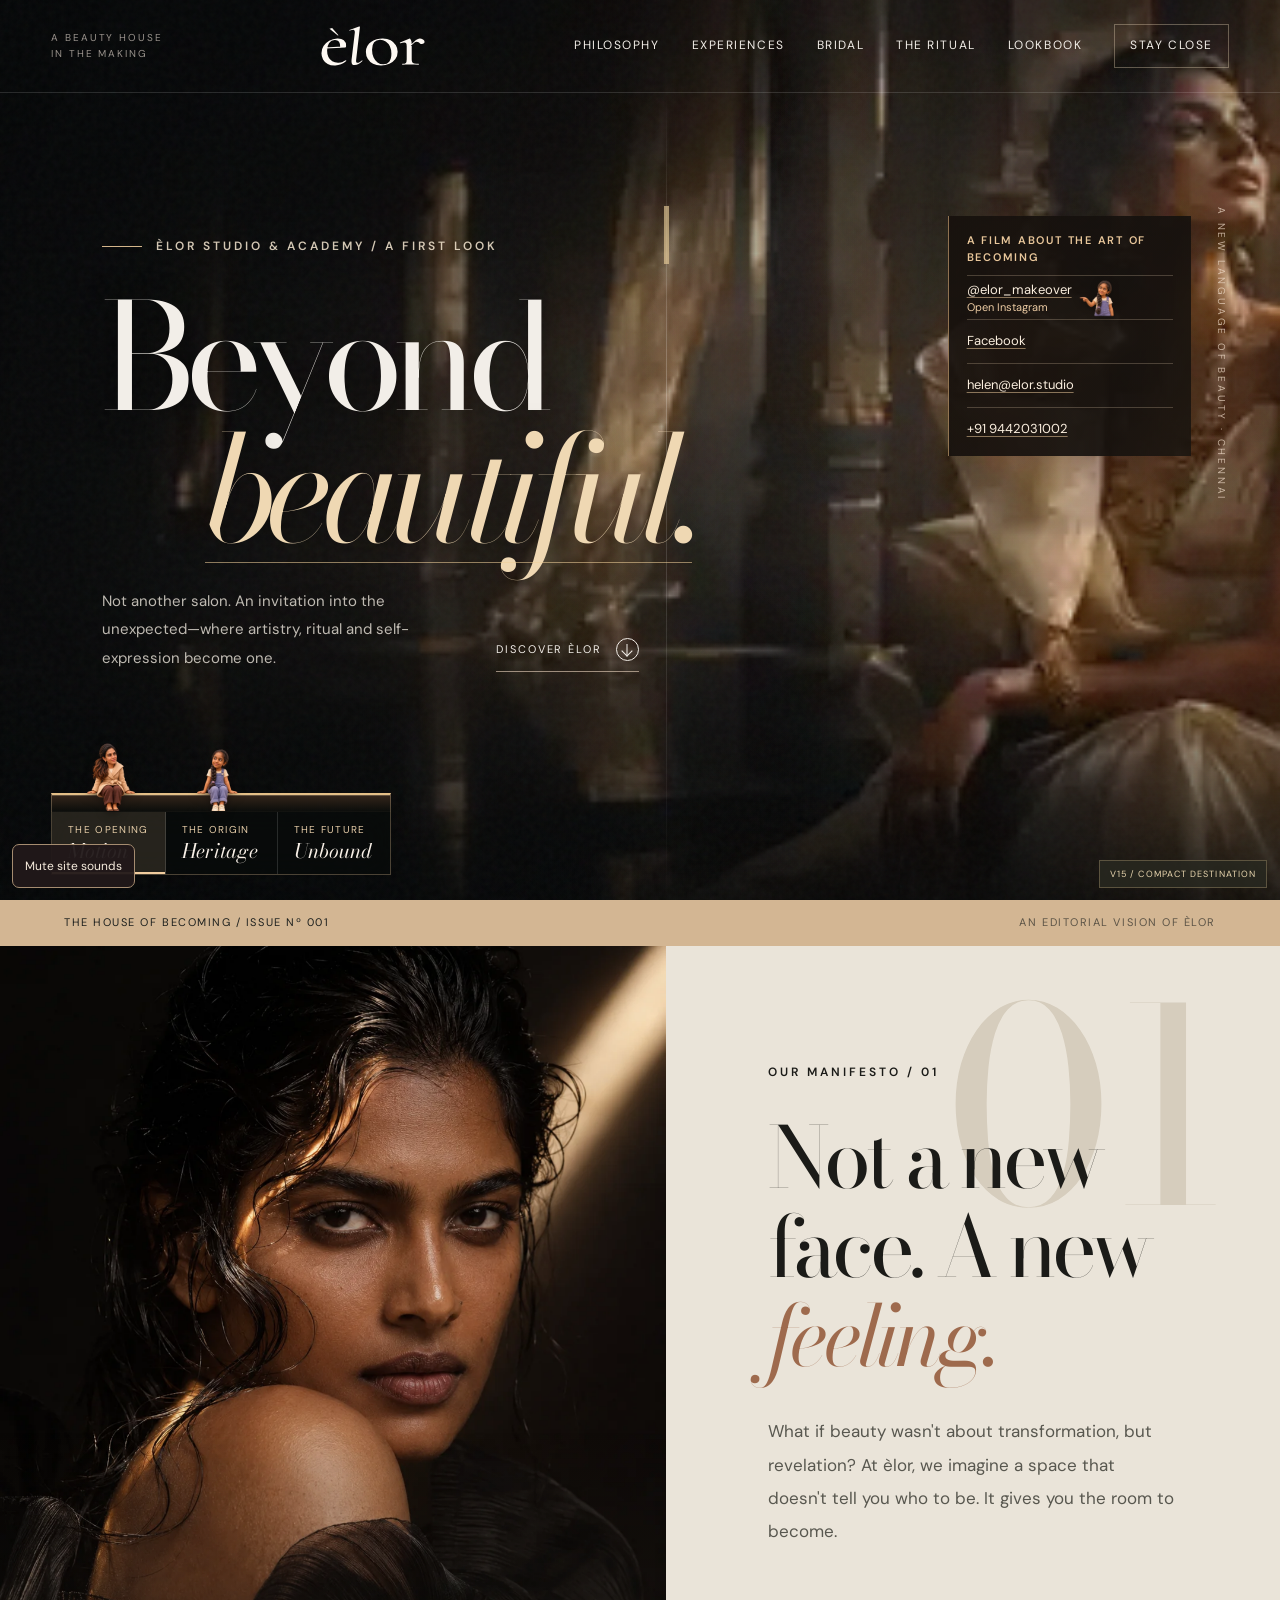
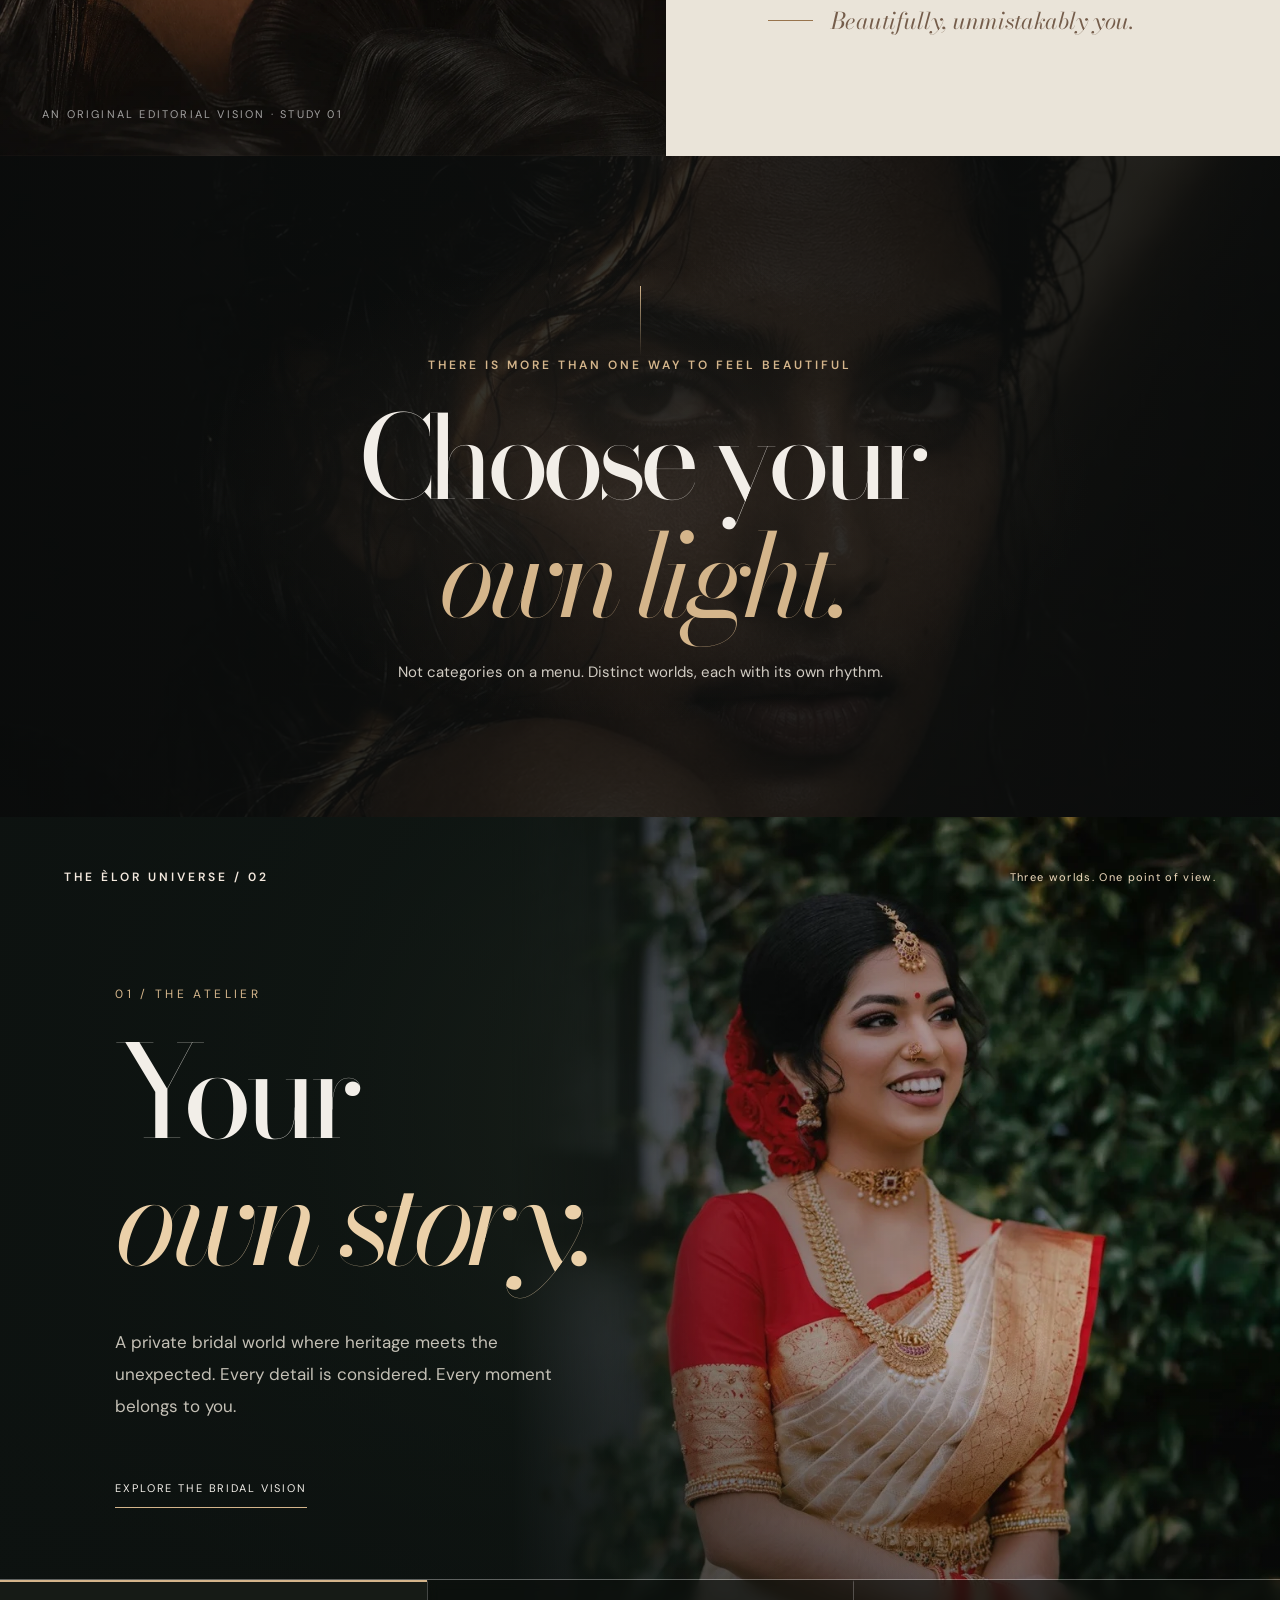
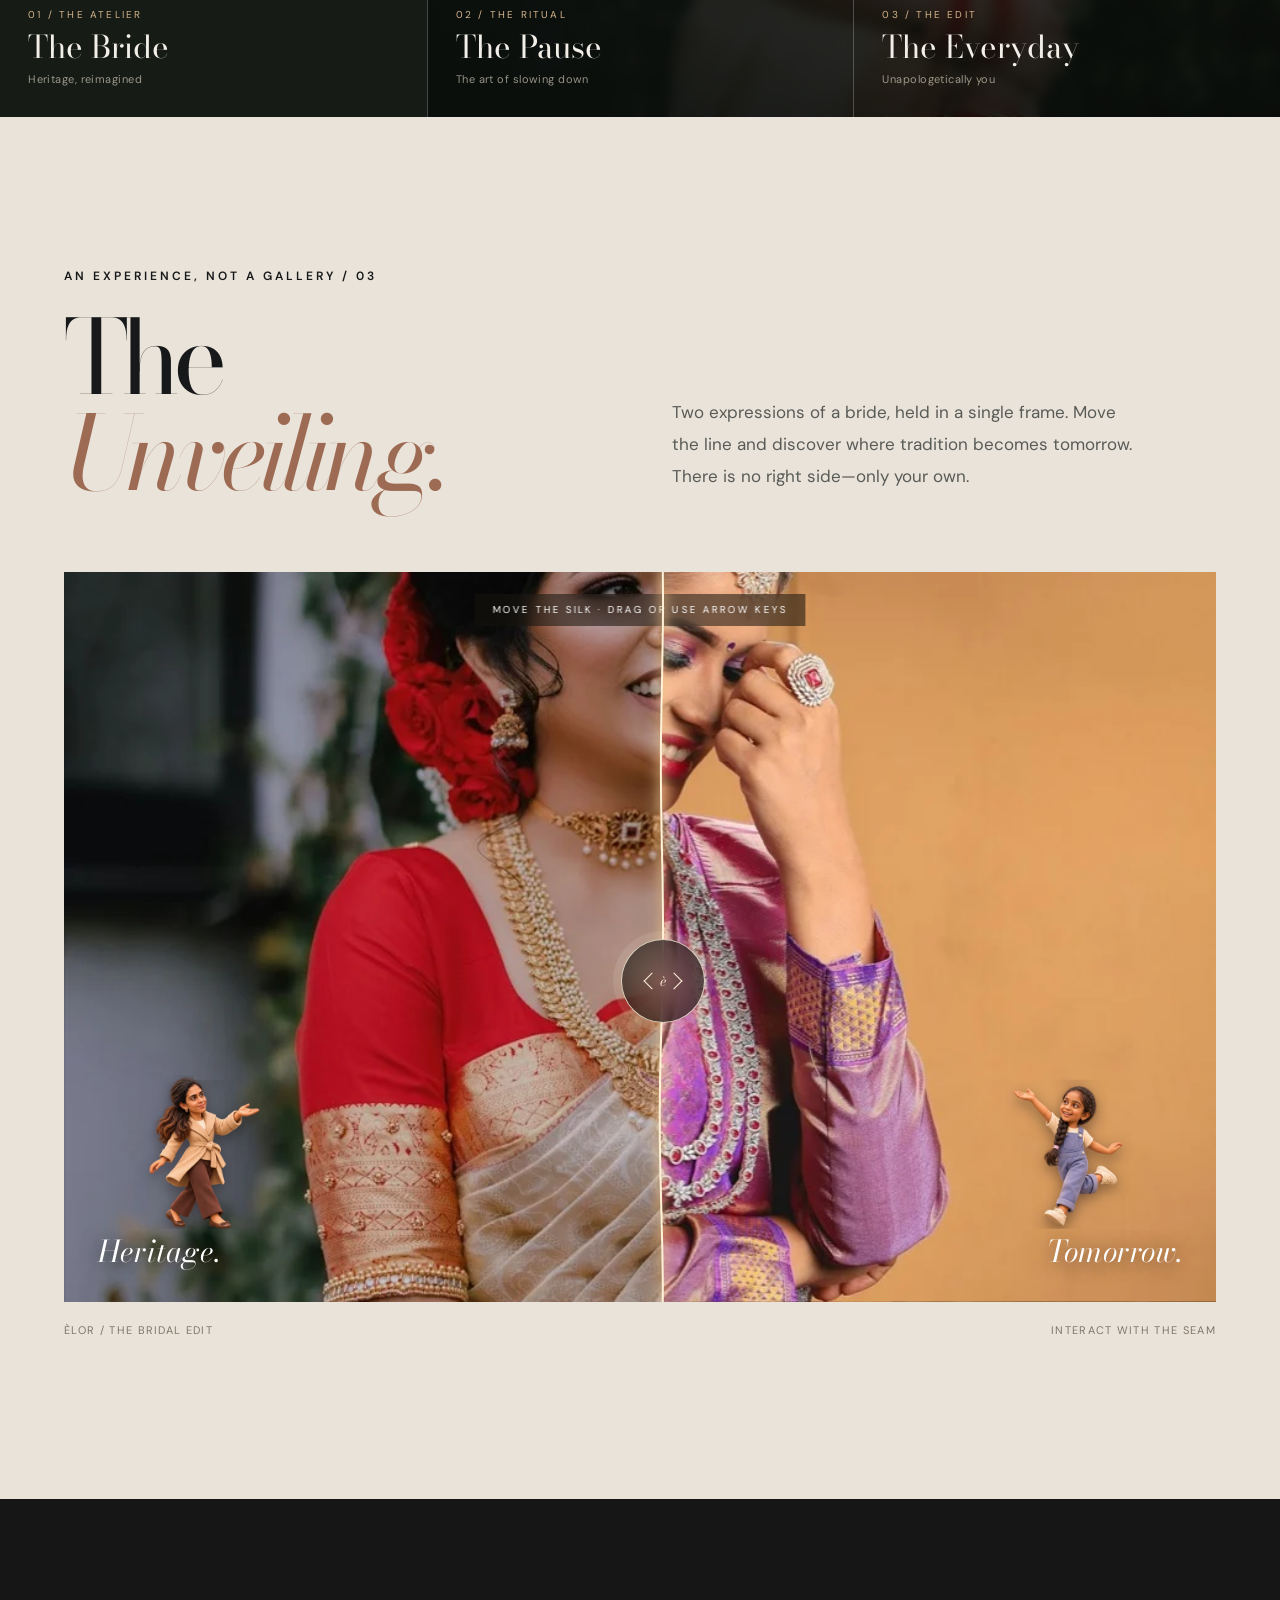
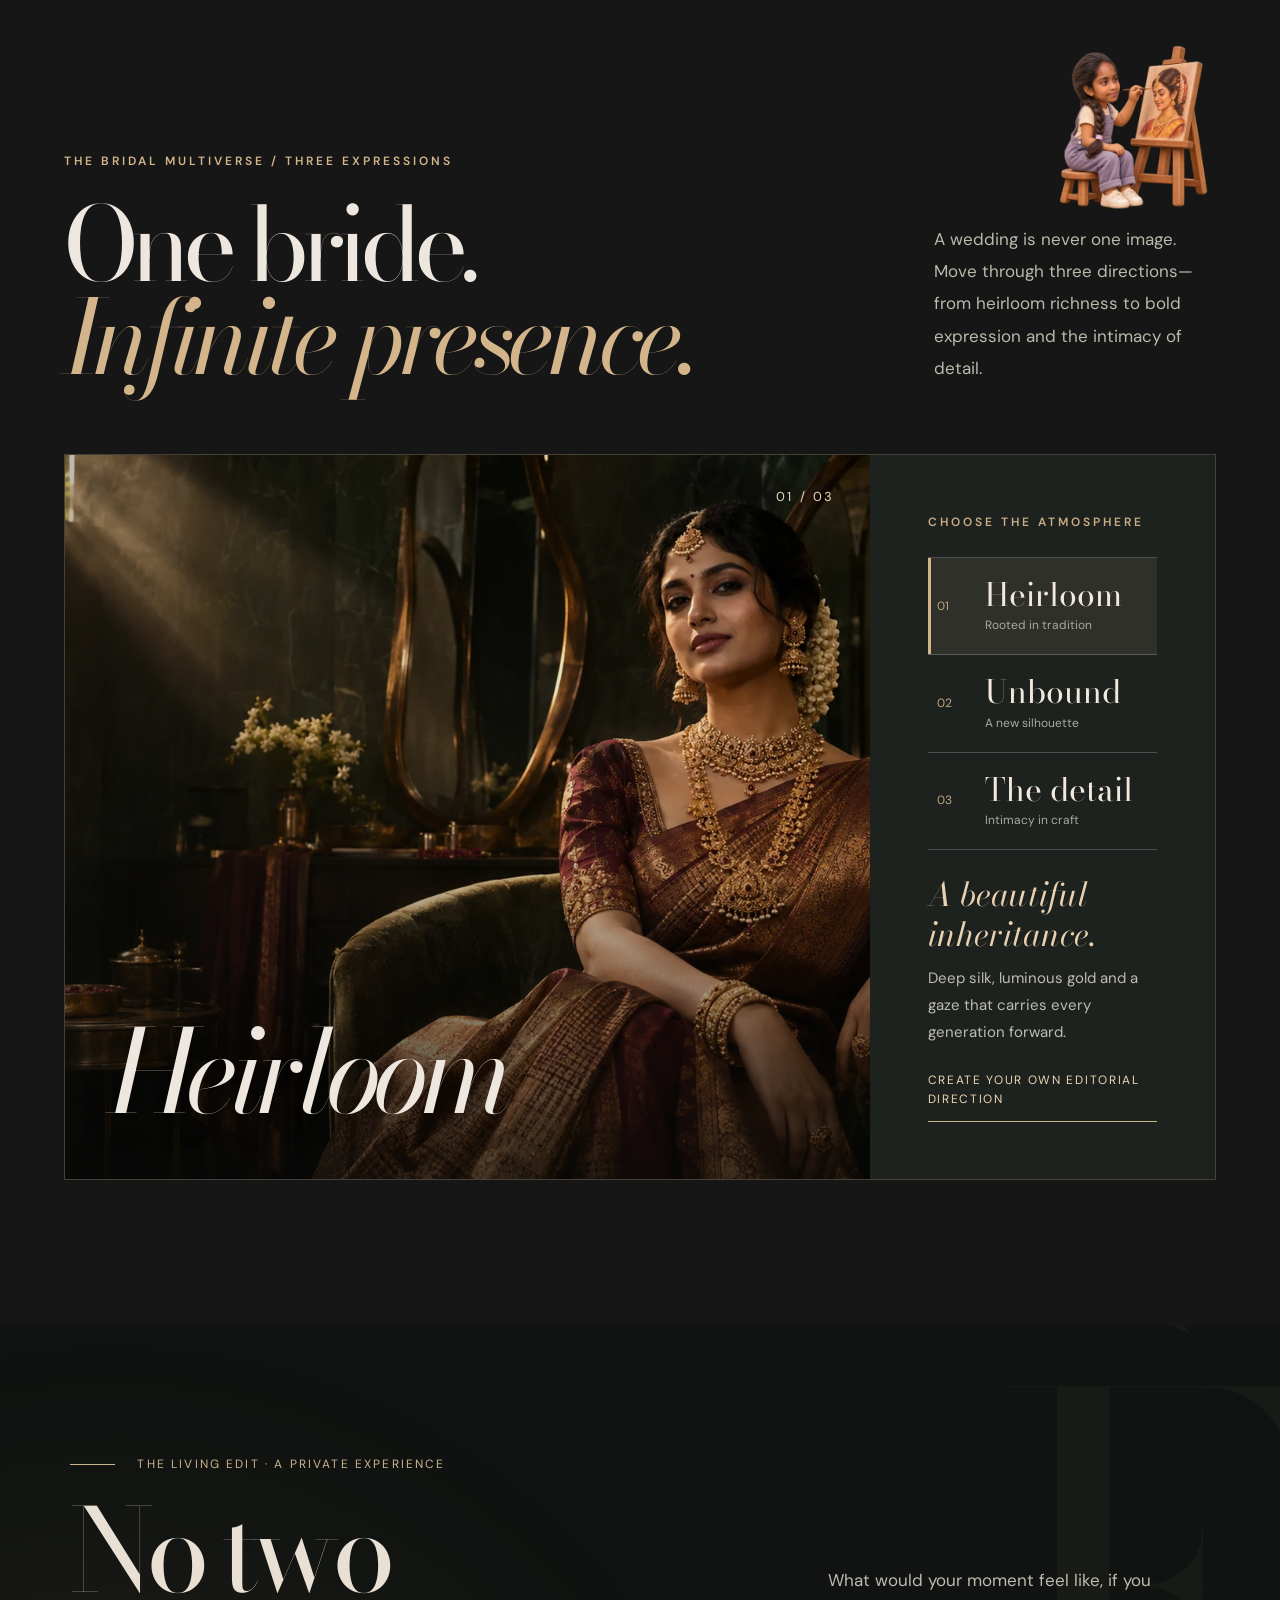
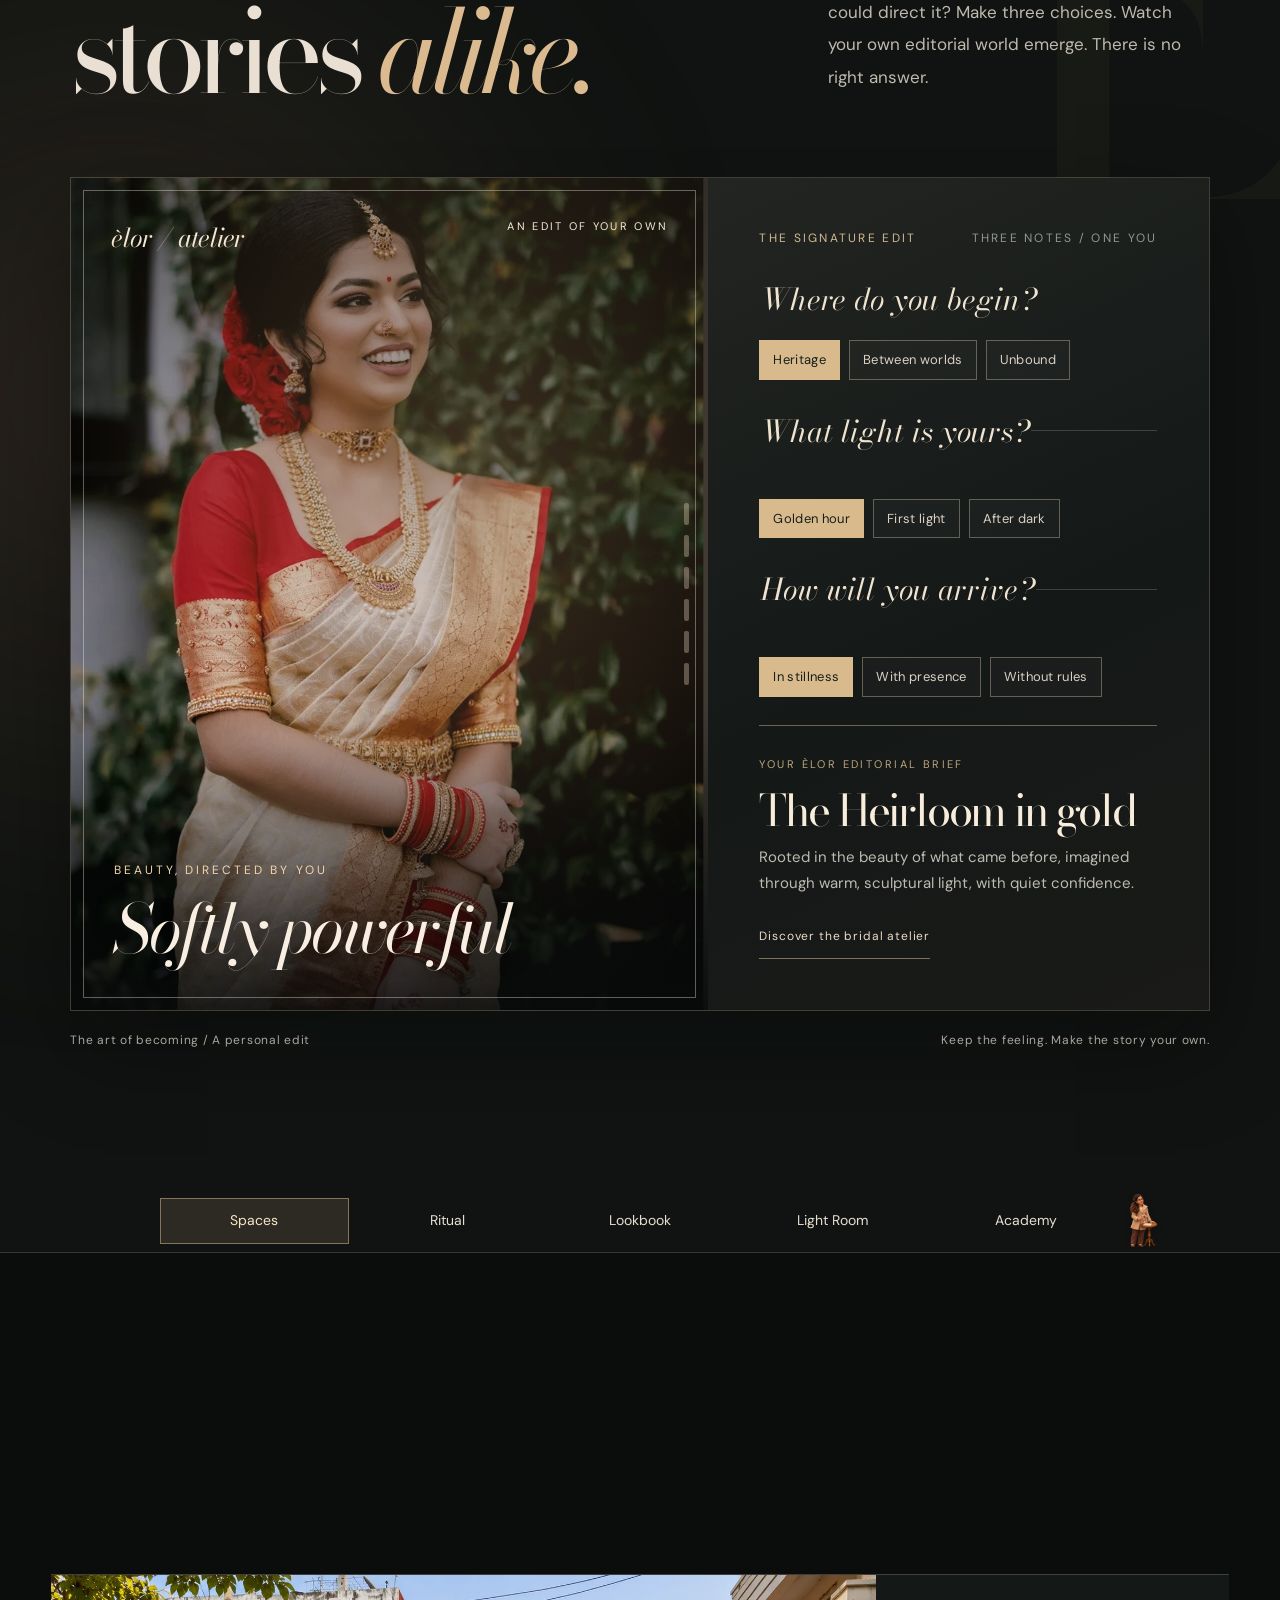
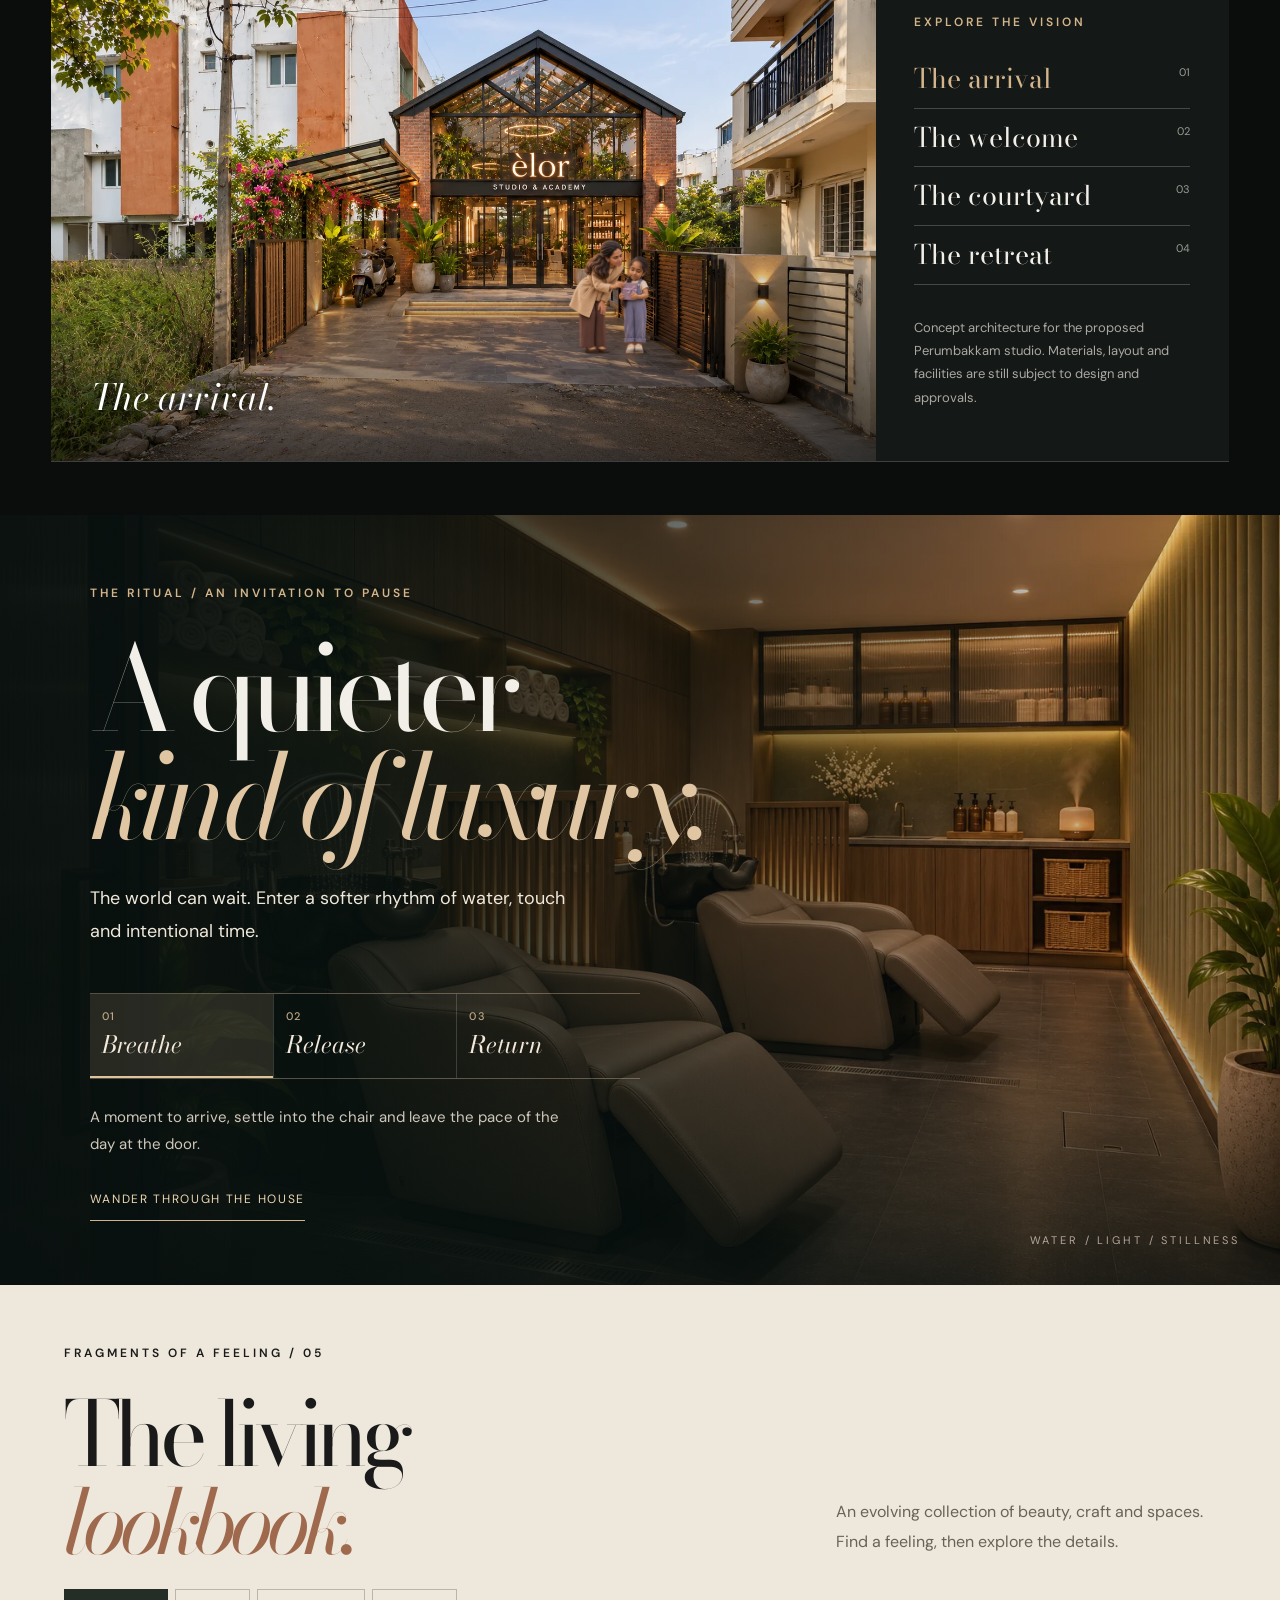
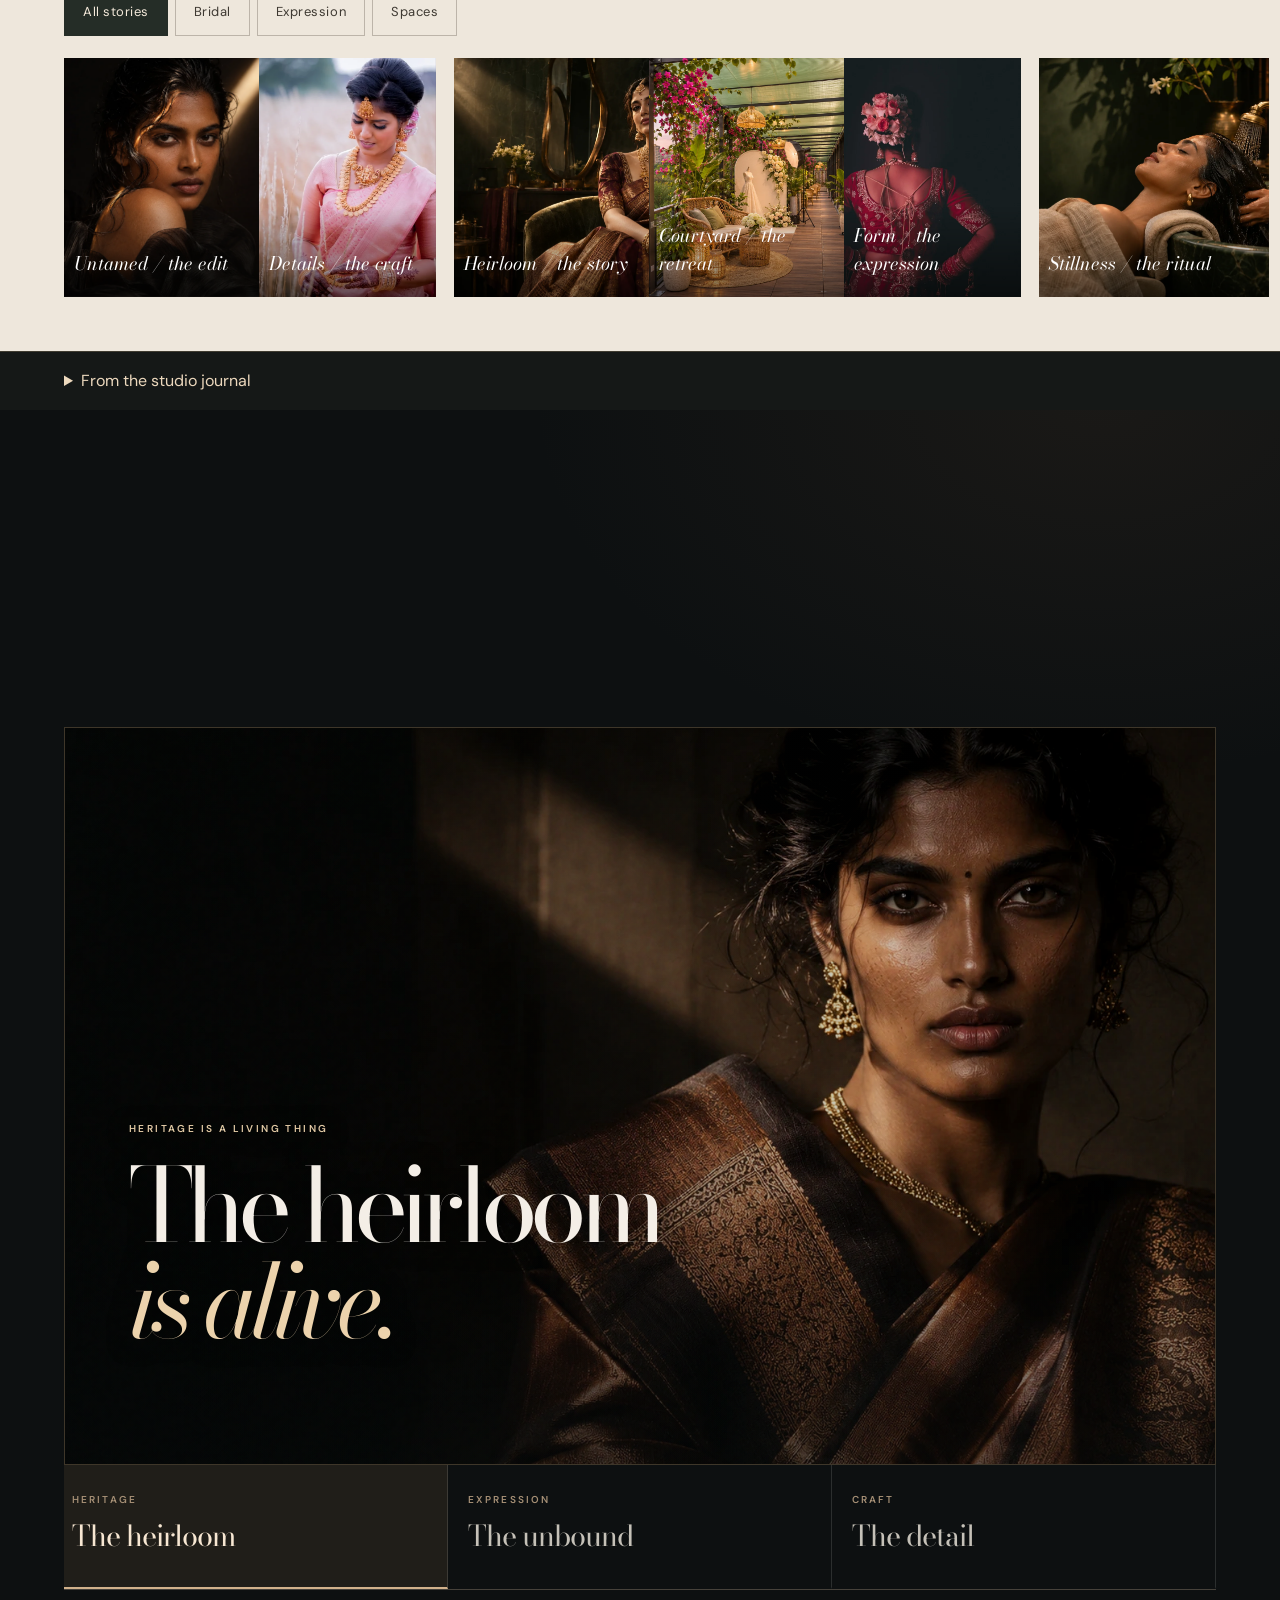
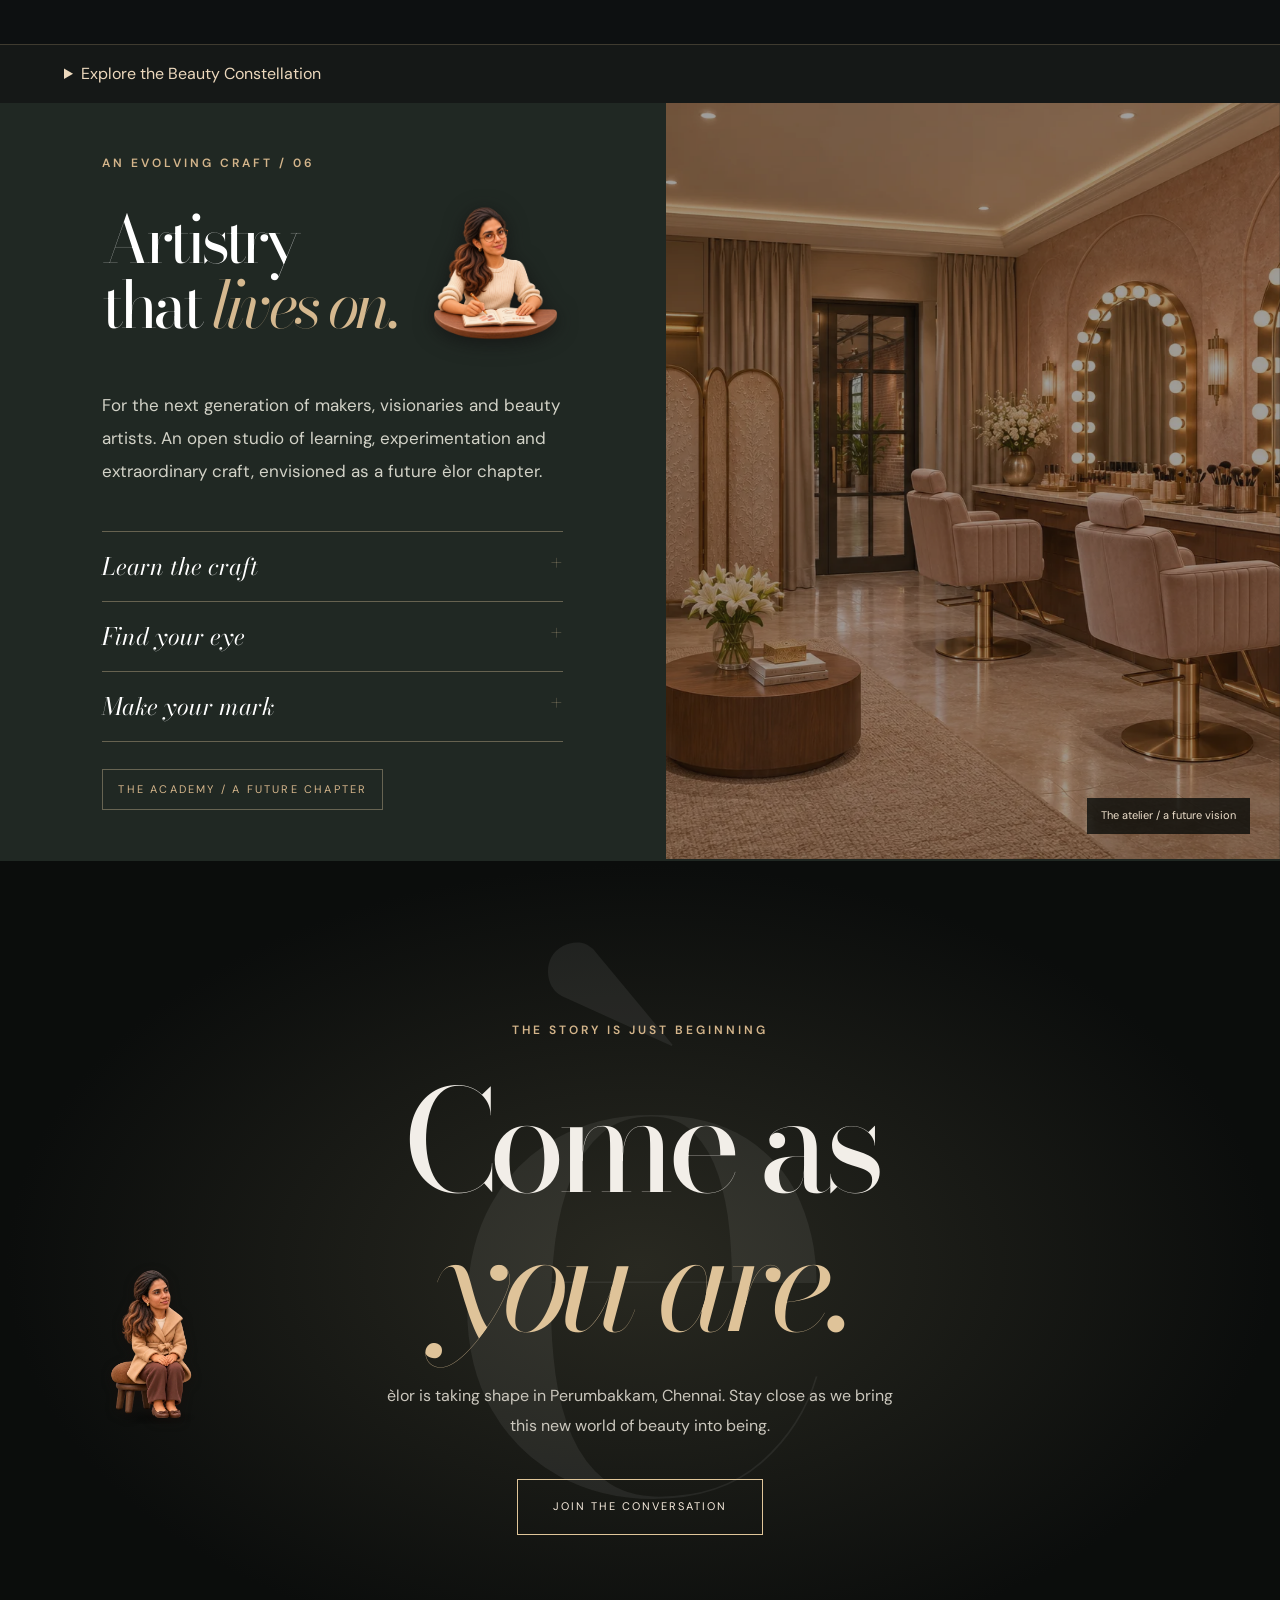
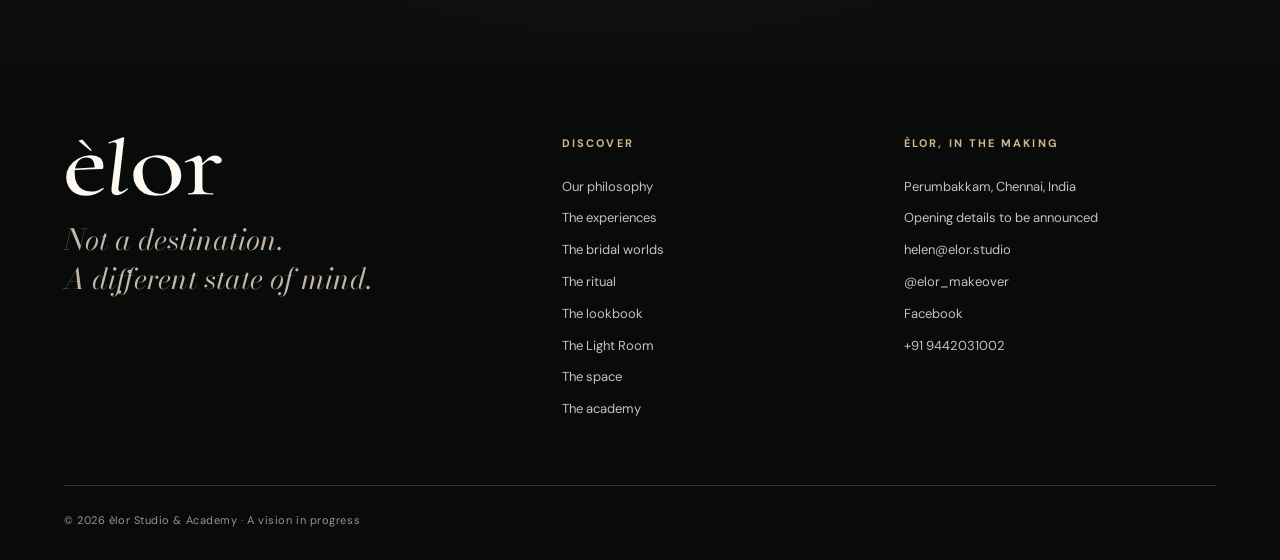
==== commit 9f65cf8c: "Include verified welcome and brush sounds in the release candidate" ====
--- a/index.html
+++ b/index.html
@@ -157,11 +157,13 @@
   <link rel="stylesheet" href="assets/elor-bridal-painter.css?v=photo-face">
   <link rel="stylesheet" href="assets/elor-academy-guide.css">
   <link rel="stylesheet" href="assets/elor-academy-mentor.css">
+  <link rel="stylesheet" href="assets/elor-site-sound.css">
   <noscript><style>.destination-panel .reveal, #unveiling .reveal { opacity:1; transform:none; }</style></noscript>
 </head>
 <body>
   <div id="readingProgress" class="reading-progress" aria-hidden="true"></div>
   <a class="skip-link" href="#main">Skip to content</a>
+  <button id="siteSoundToggle" class="site-sound-toggle" type="button" hidden aria-pressed="false">Mute site sounds</button>
   <div class="opening-veil" aria-hidden="true"><div class="opening-veil-inner"><img src="assets/elor-logo.svg?v=ivory" alt=""><span>Studio &amp; Academy · Chennai</span><i class="opening-veil-line"></i></div></div>
   <header class="site-header" id="siteHeader">
     <div class="brand-side">A beauty house<br>in the making</div>
@@ -417,6 +419,8 @@
     <section id="invitation" class="finale" aria-labelledby="finalHeading"><span class="eyebrow gold reveal">The story is just beginning</span><h2 id="finalHeading" class="reveal">Come as<br><em>you are.</em></h2><span class="invitation-guide" aria-hidden="true"></span><p class="reveal">èlor is taking shape in Perumbakkam, Chennai. Stay close as we bring this new world of beauty into being.</p><a class="final-link reveal" href="mailto:helen@elor.studio?subject=Hello%20%C3%A8lor%20%E2%80%94%20keep%20me%20updated">Join the conversation</a></section>
   </main>
   <footer class="footer"><div class="footer-top"><div><img class="footer-logo" src="assets/elor-logo.svg?v=ivory" alt="èlor"><p class="footer-tag">Not a destination.<br>A different state of mind.</p></div><div class="footer-col"><h3>Discover</h3><a href="#philosophy">Our philosophy</a><a href="#worlds">The experiences</a><a href="#bridal-worlds">The bridal worlds</a><a href="#ritual">The ritual</a><a href="#lookbook">The lookbook</a><a href="#light-room">The Light Room</a><a href="#house">The space</a><a href="#academy">The academy</a></div><div class="footer-col"><h3>èlor, in the making</h3><span>Perumbakkam, Chennai, India</span><span>Opening details to be announced</span><a href="mailto:helen@elor.studio">helen@elor.studio</a><a href="https://www.instagram.com/elor_makeover/" target="_blank" rel="noopener" aria-label="@elor_makeover on Instagram">@elor_makeover</a><a href="https://www.facebook.com/share/1EEv4g789G/?mibextid=wwXIfr" target="_blank" rel="noopener">Facebook</a><a href="tel:+919442031002">+91 9442031002</a></div></div><div class="footer-bottom"><span>© <span id="year">2026</span> èlor Studio &amp; Academy · A vision in progress</span><span class="preview-pill">V15 / compact destination</span></div></footer>
+  <audio id="welcomeSound" preload="none" src="assets/elor-welcome-preview.mp3"></audio>
+  <script type="module" src="assets/elor-site-sound.js"></script>
   <script defer src="assets/elor-unveil.js"></script>
   <script defer src="assets/elor-motion.js?v=discover"></script>
   <script>
--- a/assets/elor-site-sound.css
+++ b/assets/elor-site-sound.css
@@ -0,0 +1,26 @@
+.site-sound-toggle[hidden] { display: none; }
+
+.site-sound-toggle {
+  position: fixed;
+  z-index: 90;
+  inset-inline-start: max(12px, env(safe-area-inset-left));
+  inset-block-end: max(12px, env(safe-area-inset-bottom));
+  min-block-size: 44px;
+  max-inline-size: calc(100% - 24px);
+  padding: 7px 12px;
+  border: 1px solid #a58c70;
+  border-radius: 7px;
+  background: #21191af2;
+  color: #f6ebdc;
+  font: inherit;
+  font-size: 12px;
+  line-height: 1.4;
+  cursor: pointer;
+}
+
+.site-sound-toggle[aria-pressed="true"] {
+  background: #504337;
+  border-color: #dbc19f;
+}
+
+.site-sound-toggle:focus-visible { outline: 2px solid #f6ebdc; outline-offset: 3px; }
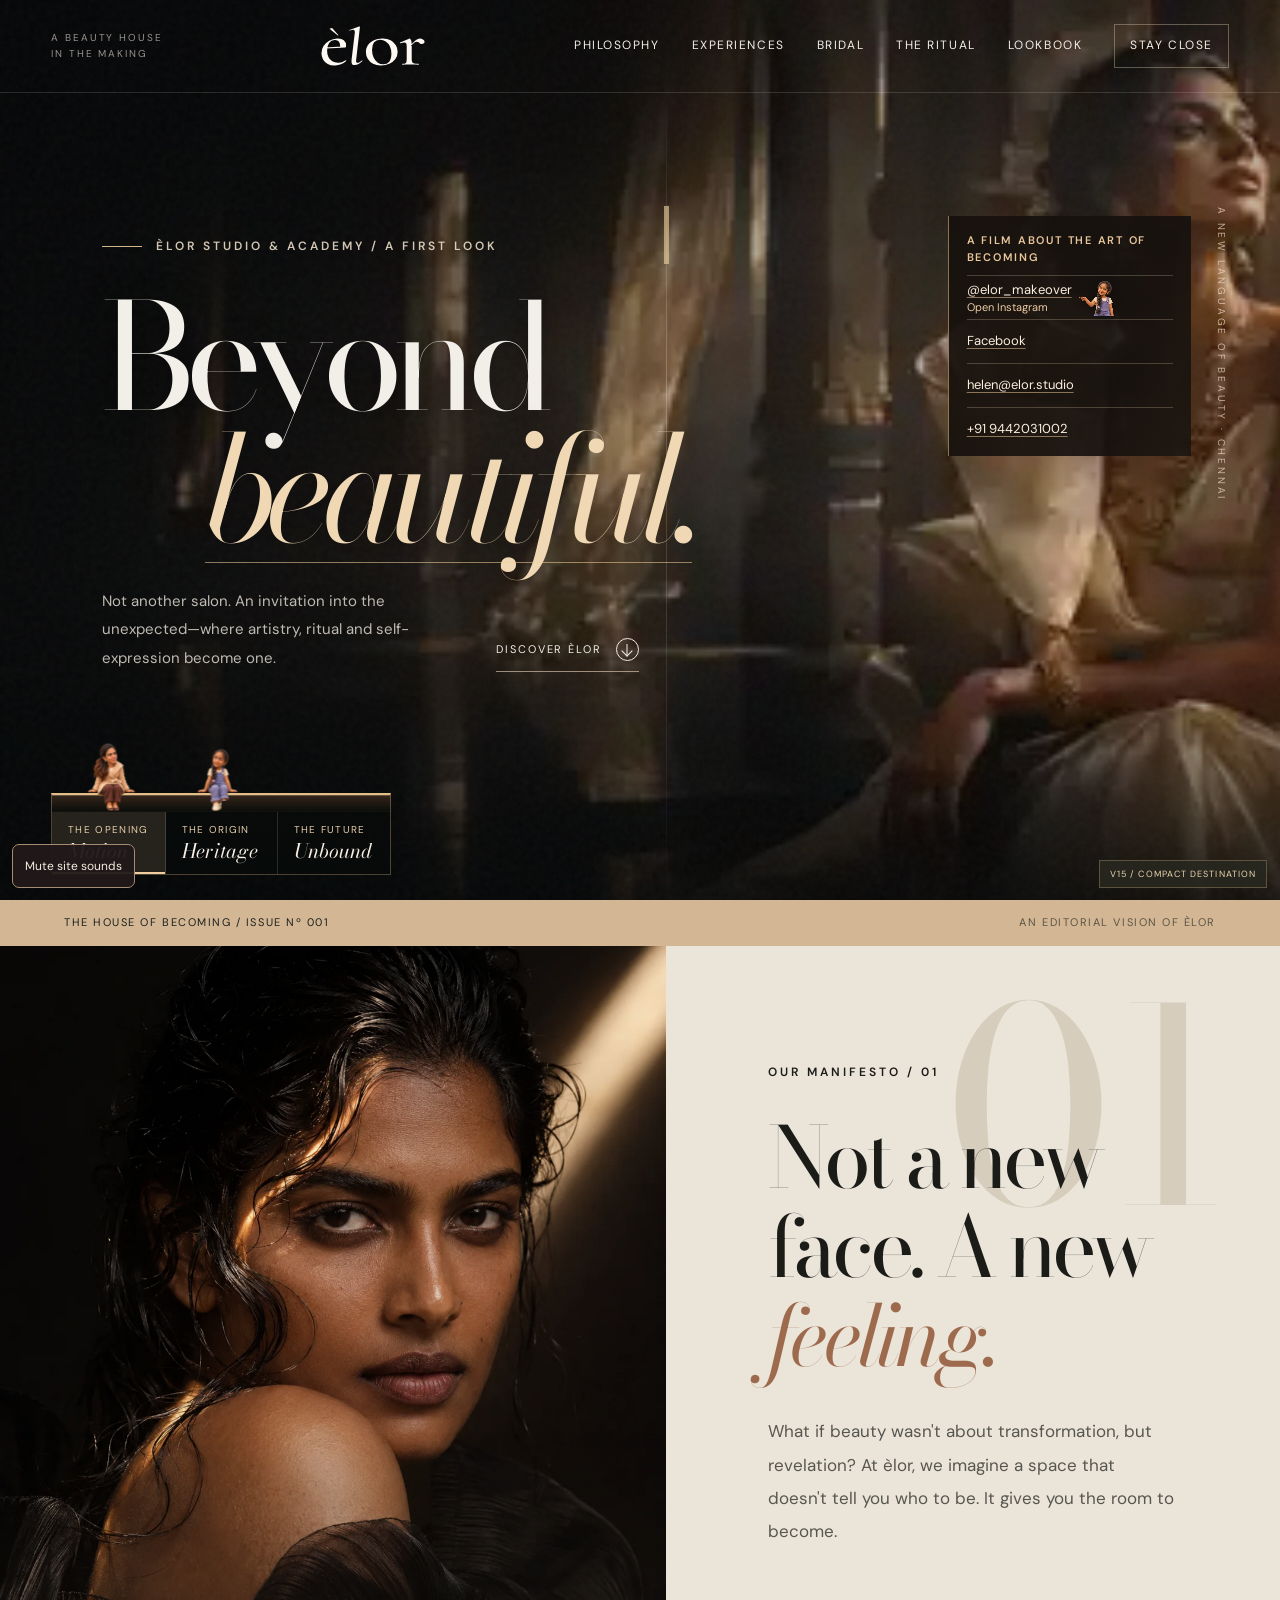
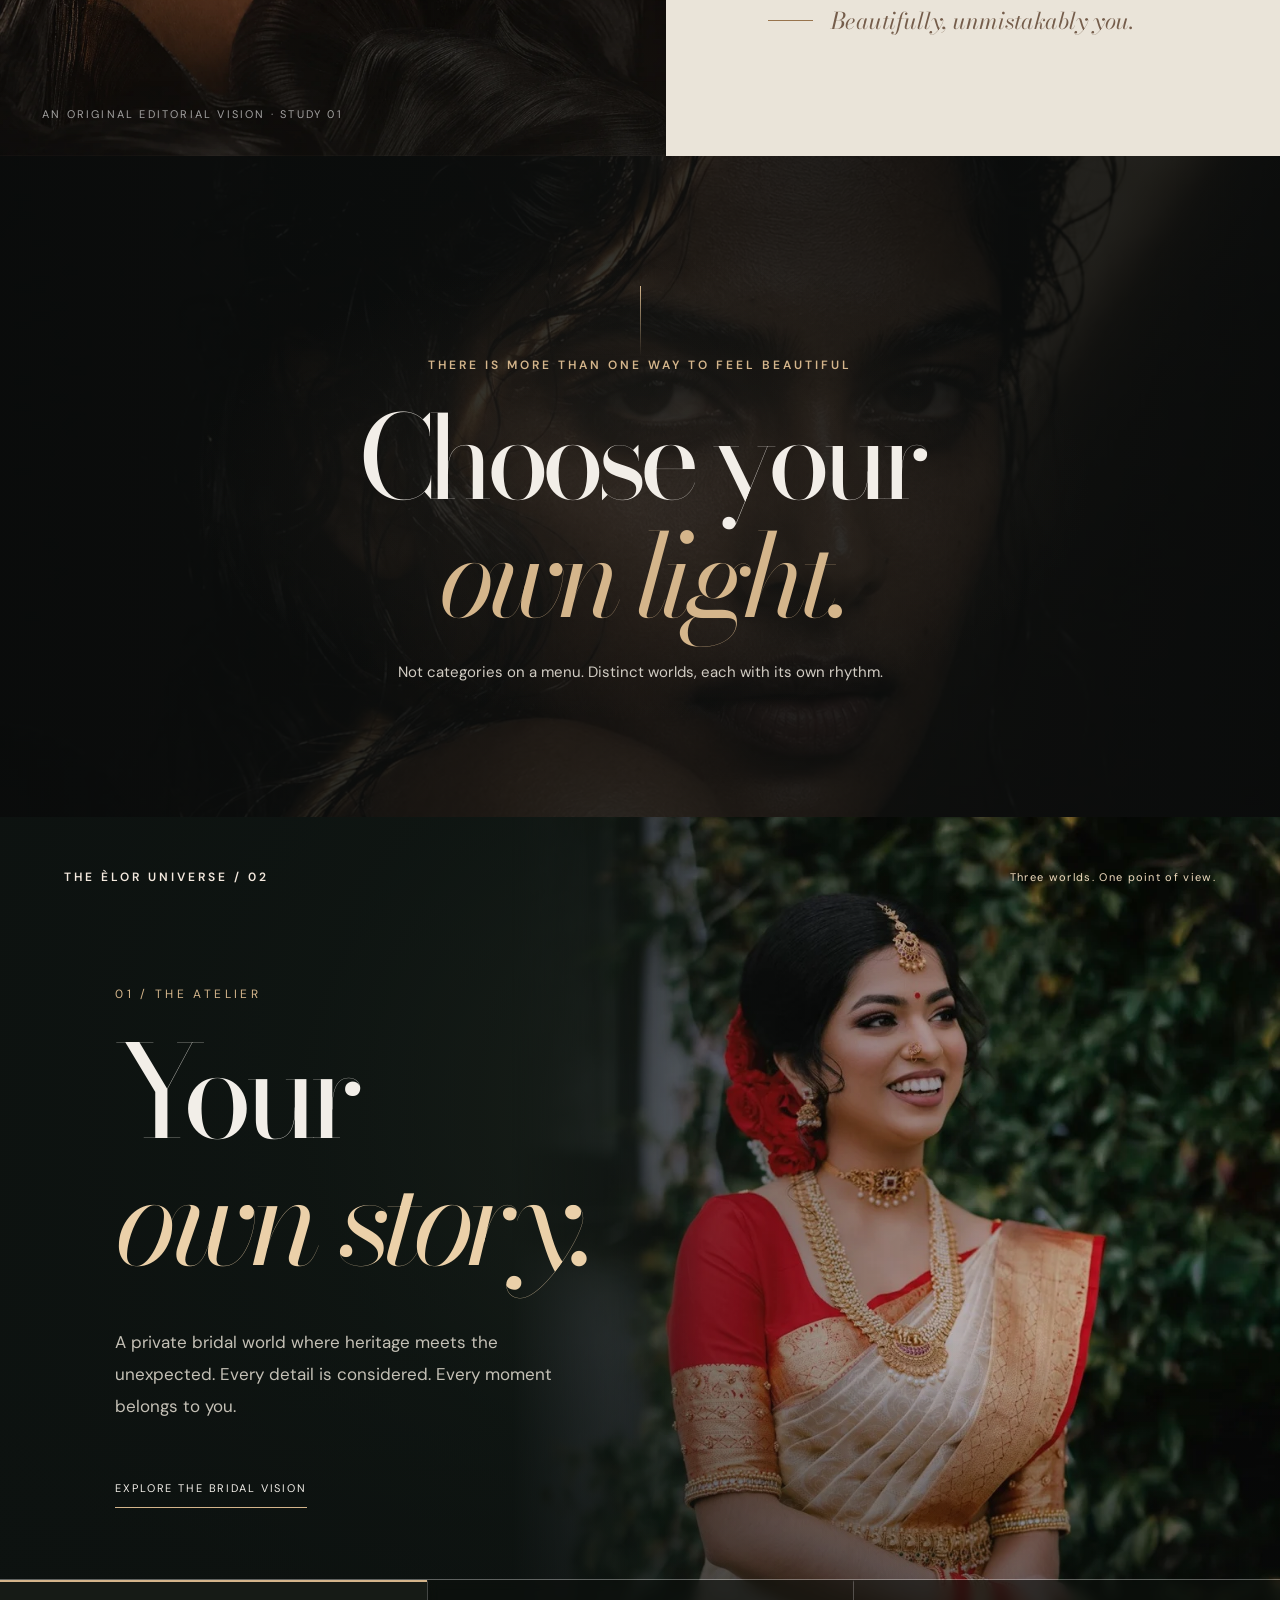
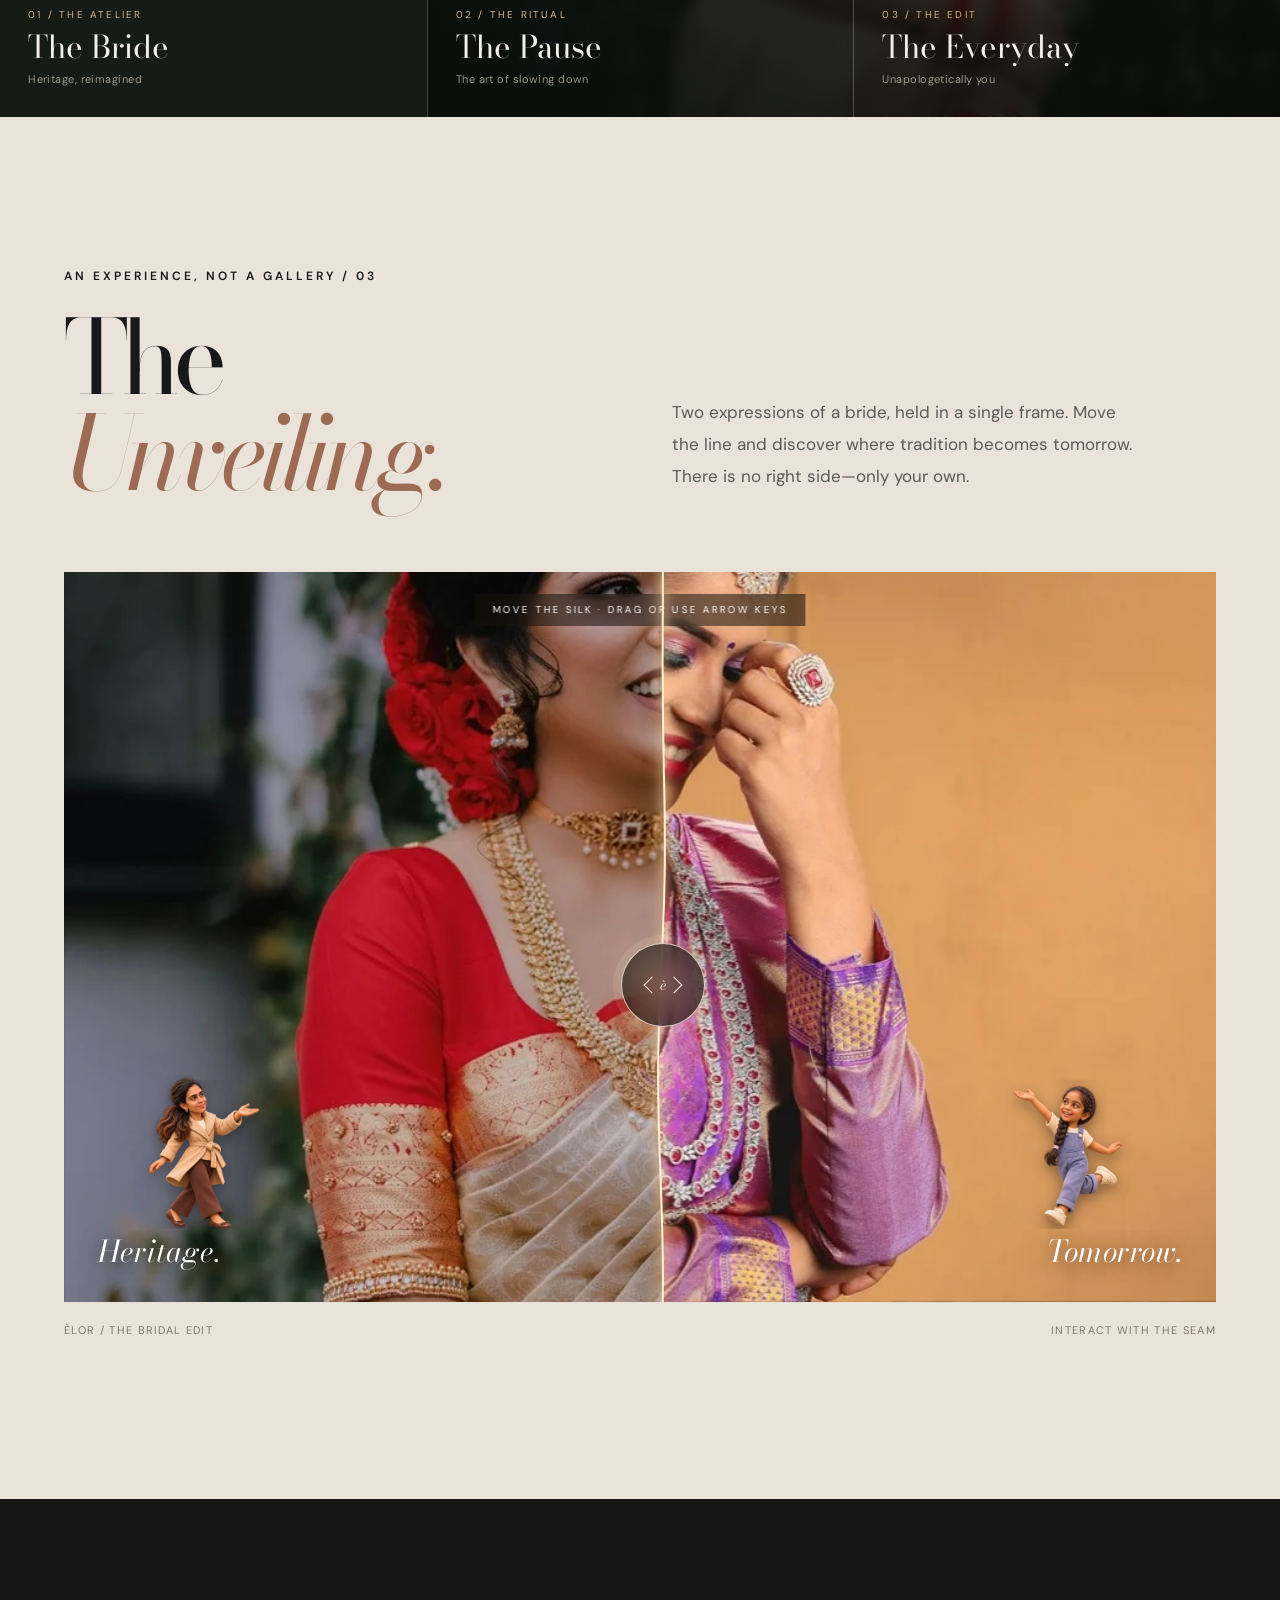
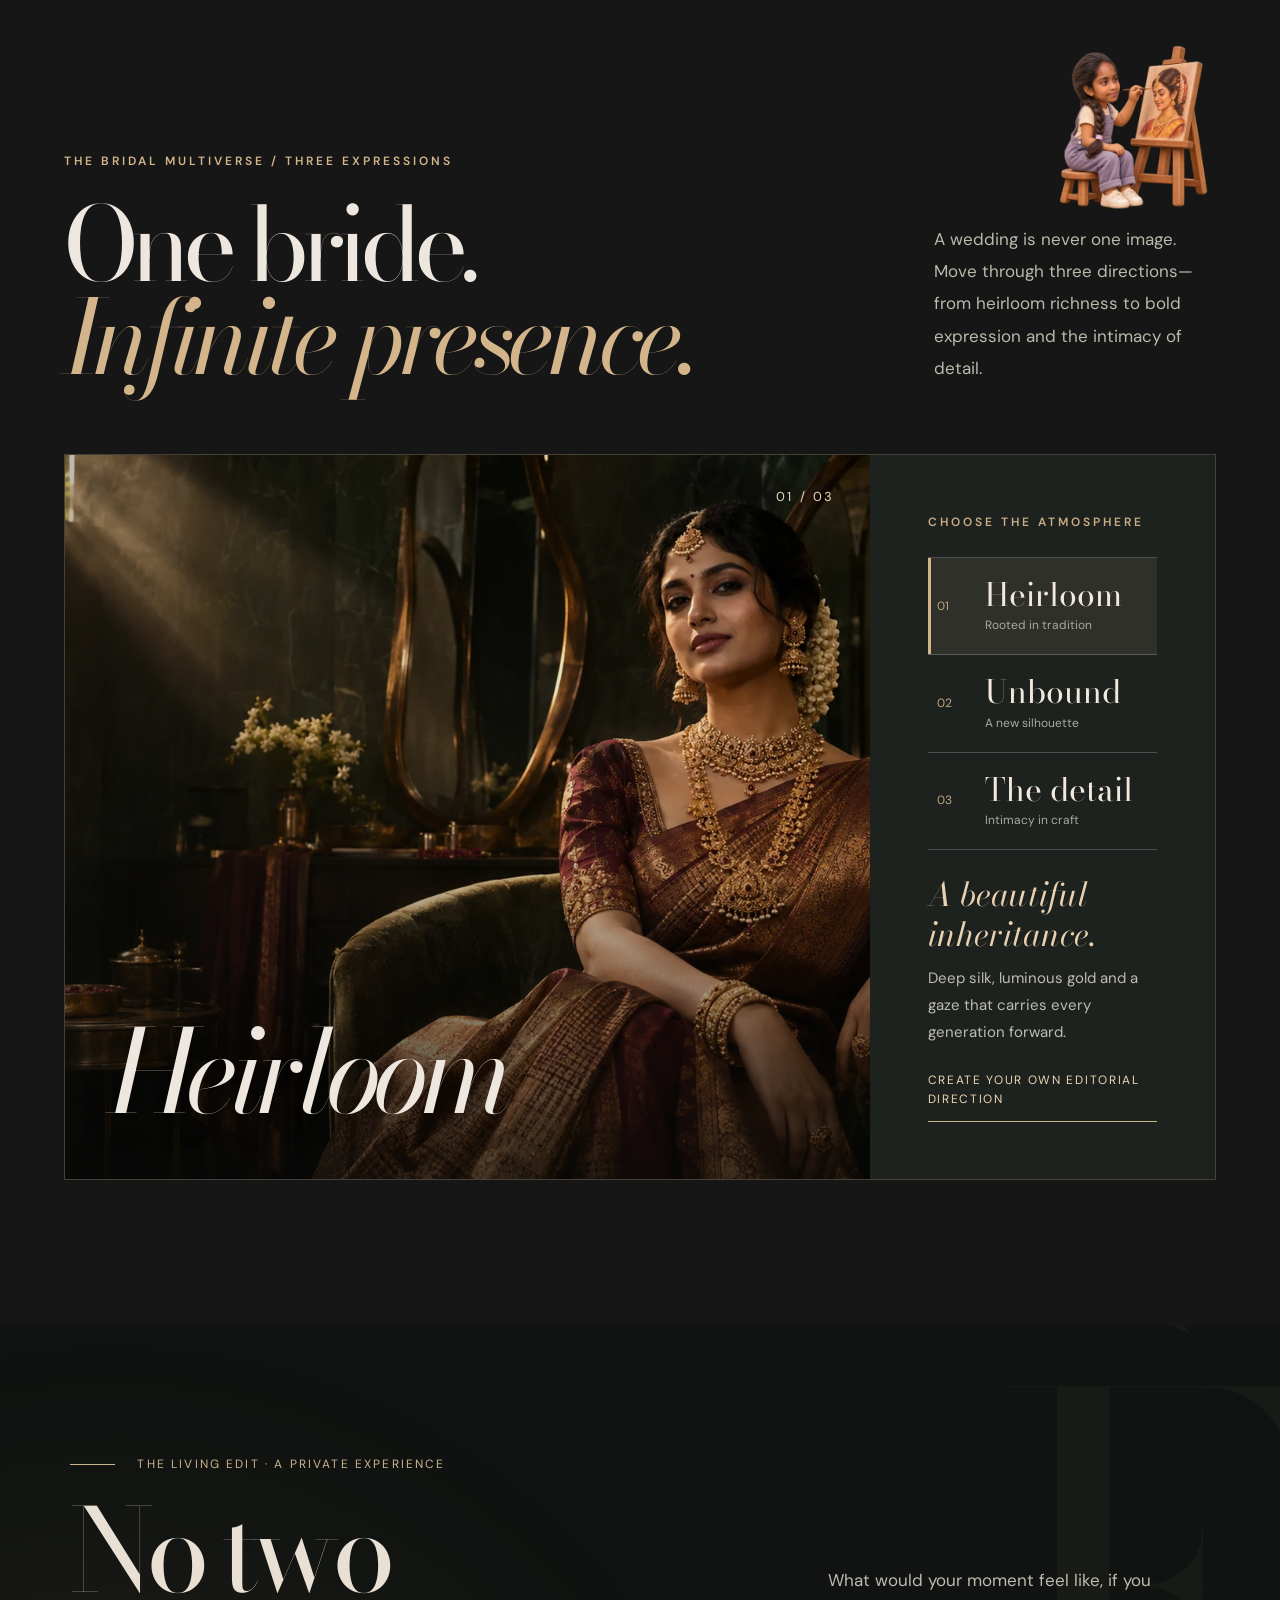
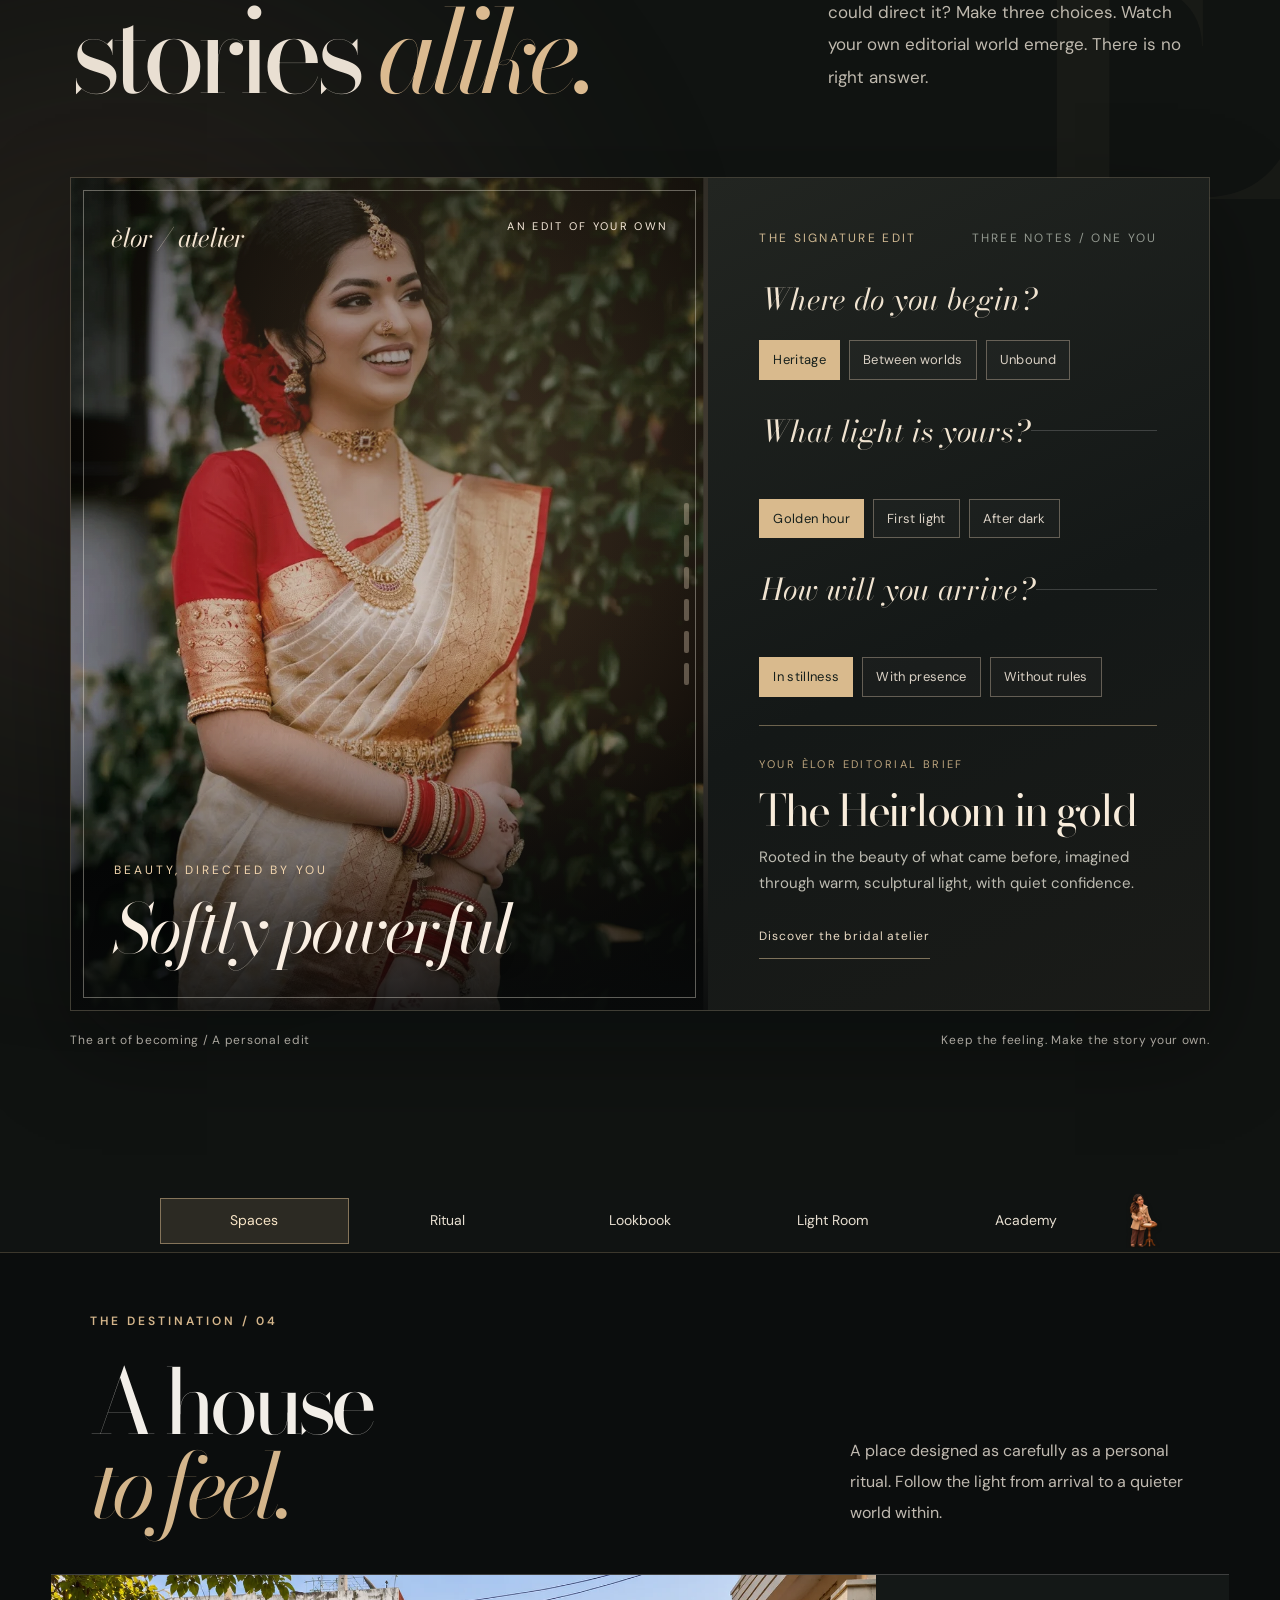
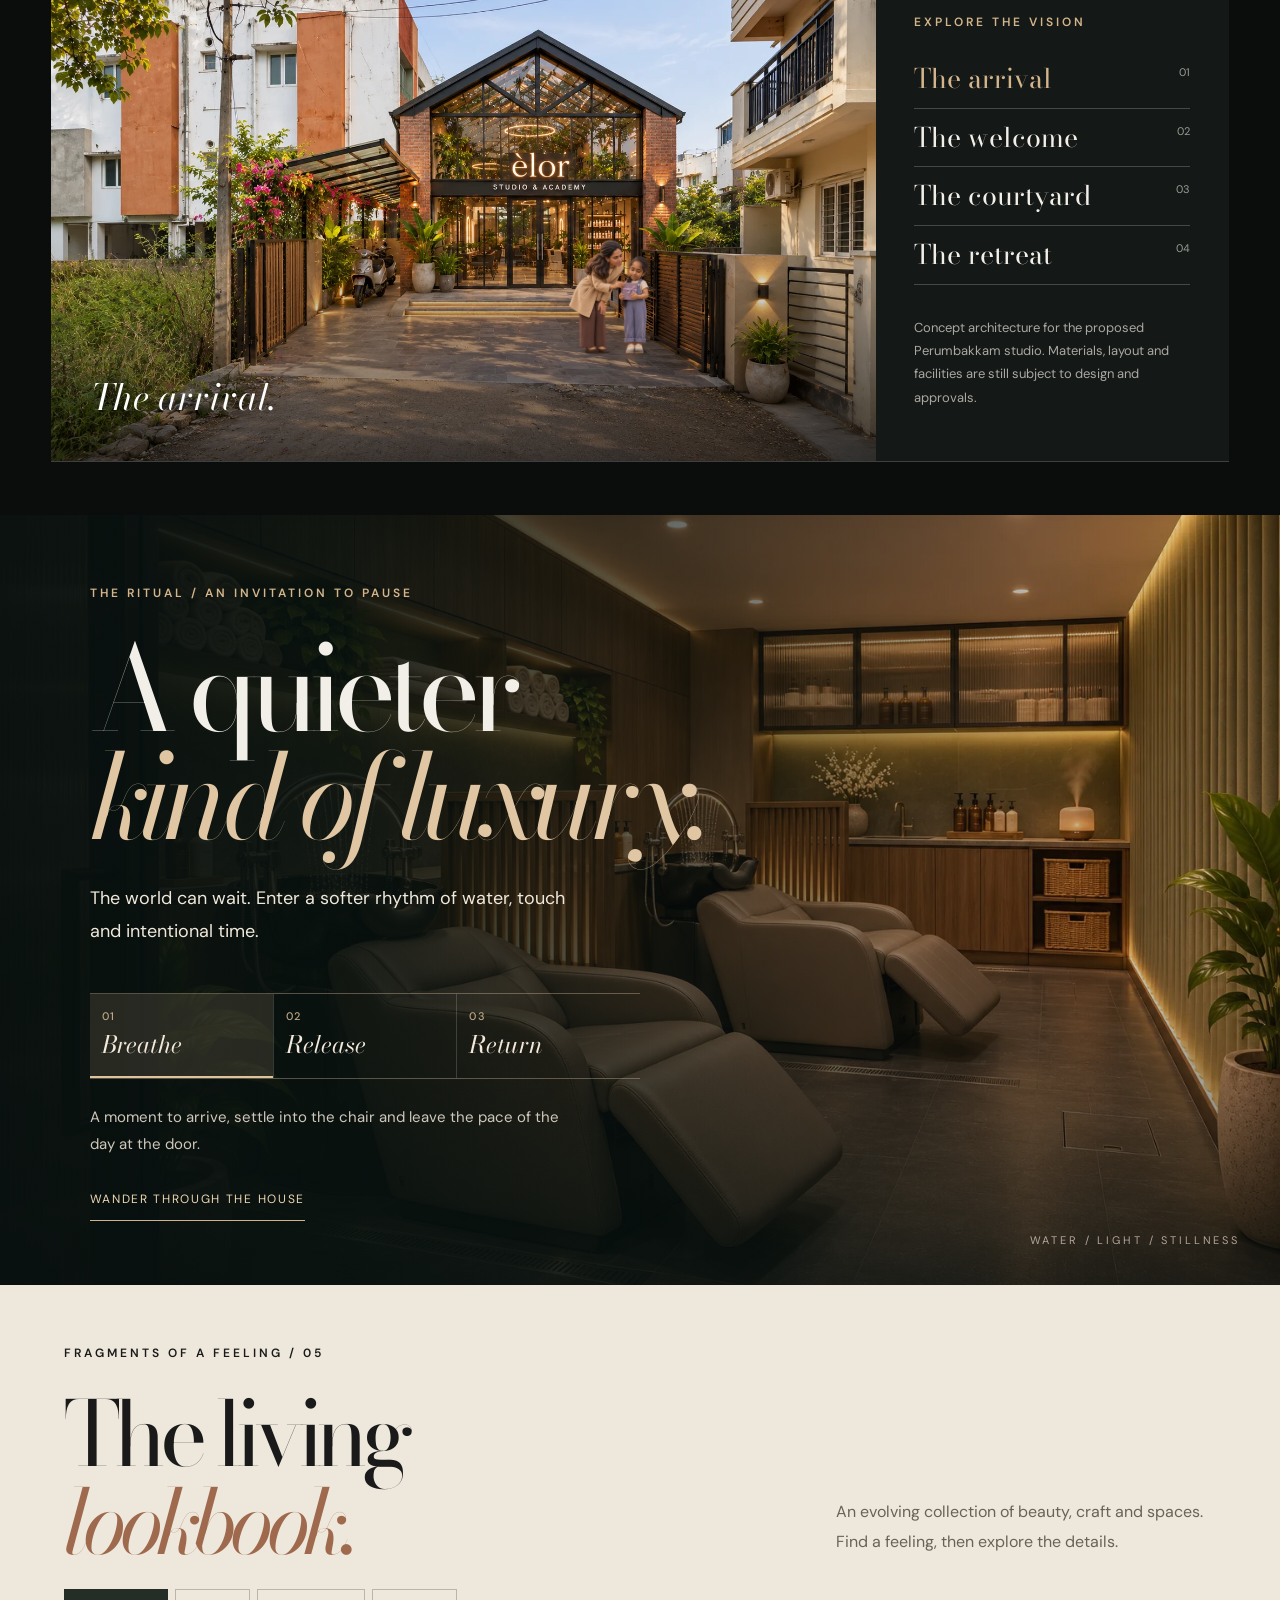
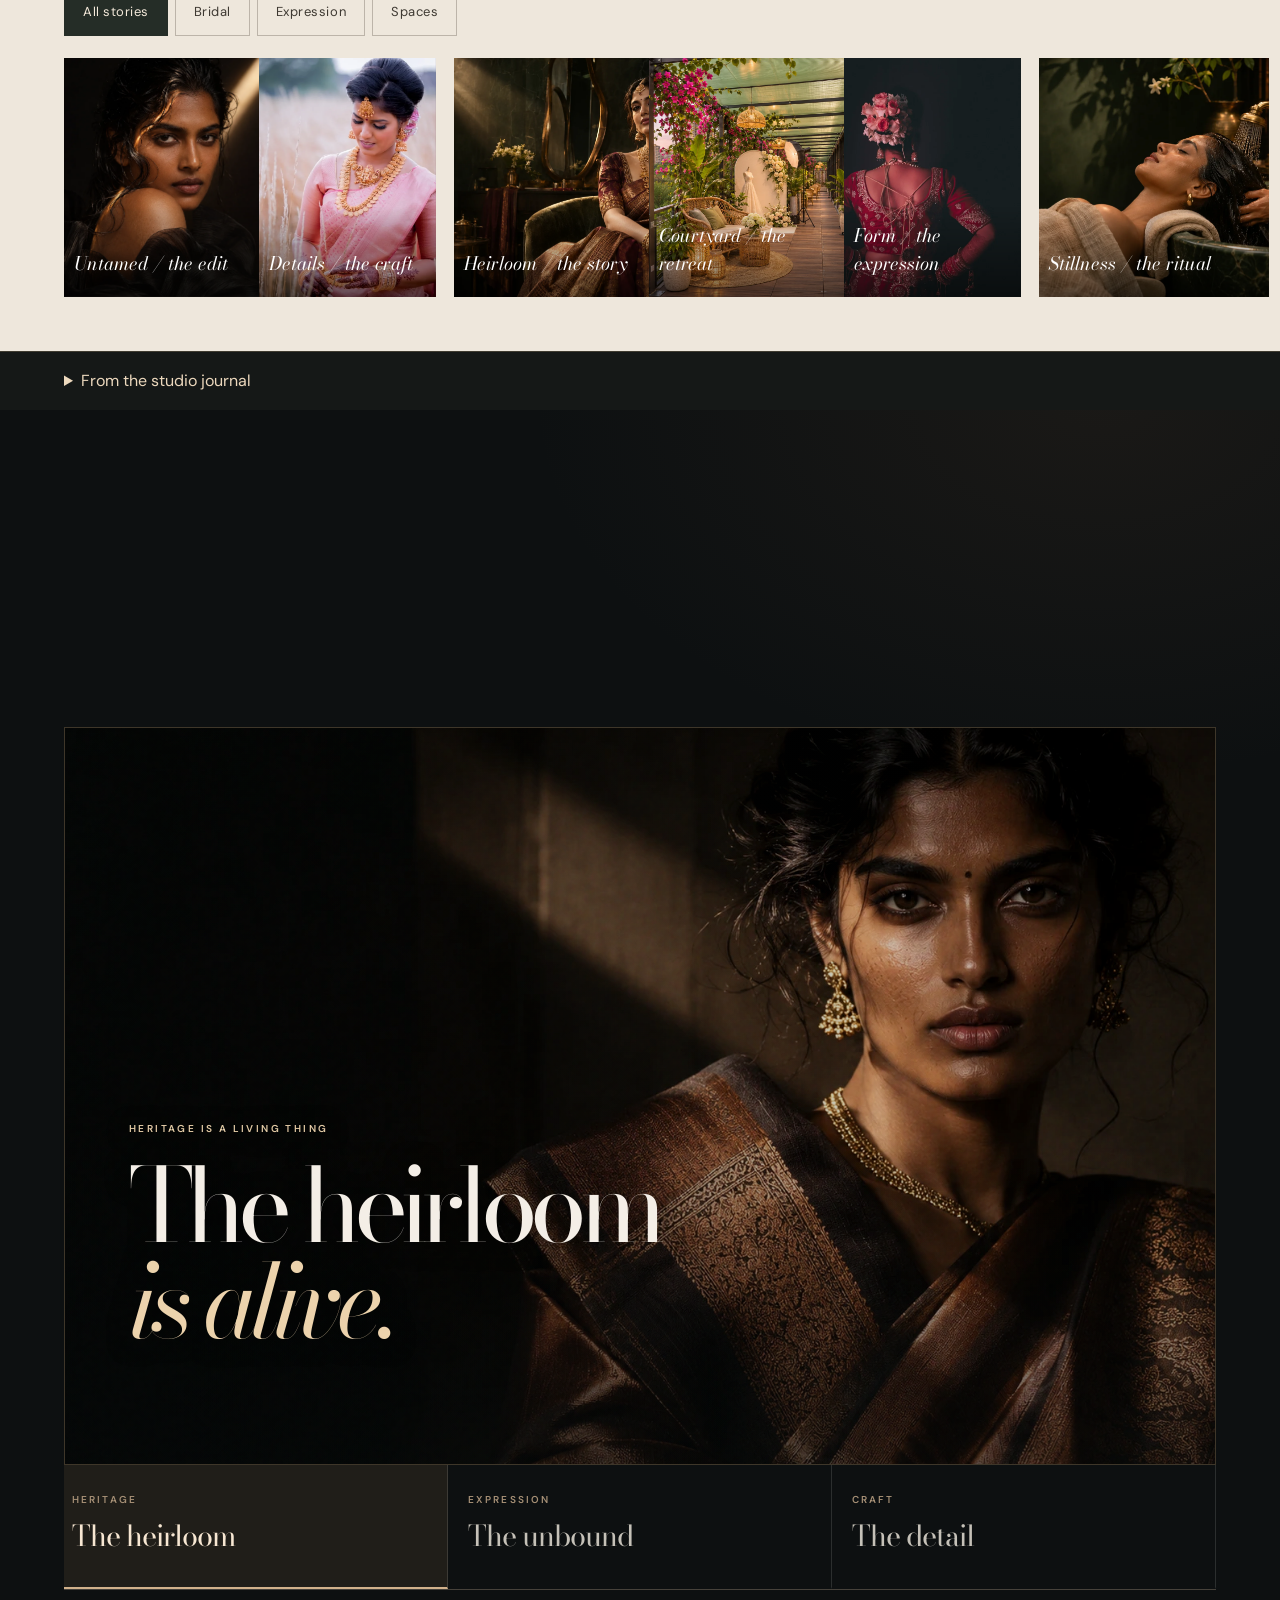
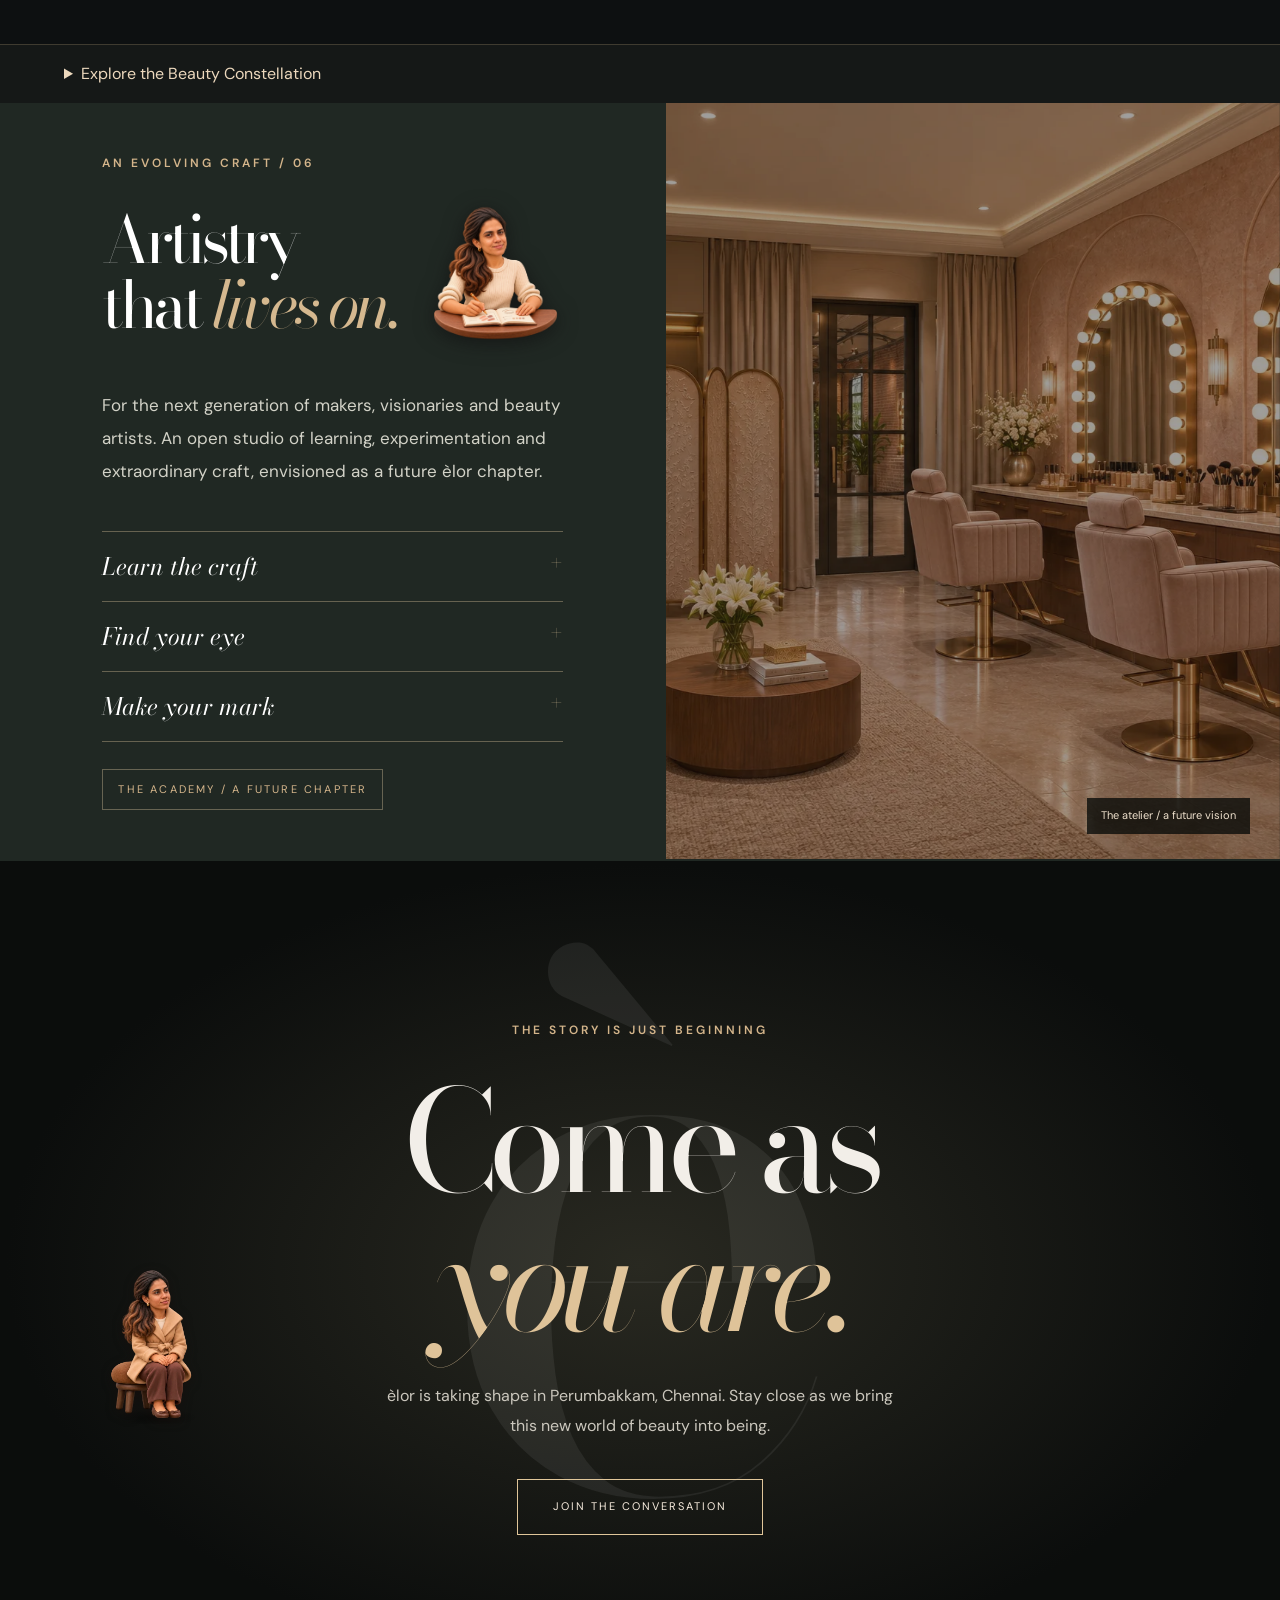
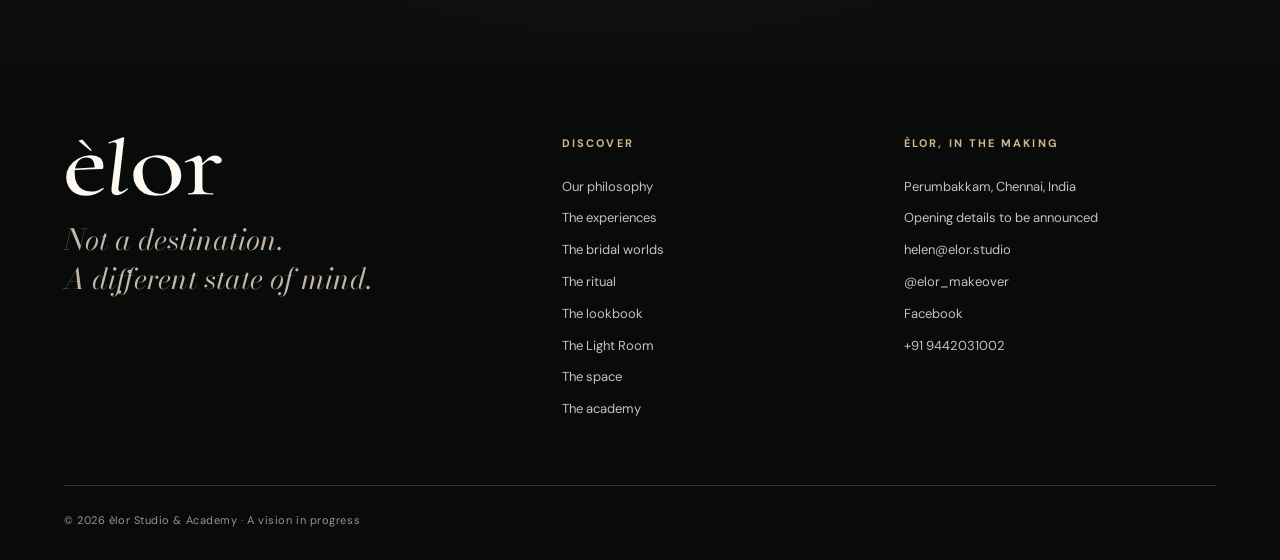
==== commit 62f35212: "Prepare the verified brush and Academy mentor changes for approval" ====
--- a/index.html
+++ b/index.html
@@ -156,7 +156,7 @@
   <link rel="stylesheet" href="assets/elor-invitation-guide.css?v=owner-left">
   <link rel="stylesheet" href="assets/elor-bridal-painter.css?v=photo-face">
   <link rel="stylesheet" href="assets/elor-academy-guide.css">
-  <link rel="stylesheet" href="assets/elor-academy-mentor.css">
+  <link rel="stylesheet" href="assets/elor-academy-mentor.css?v=owner-likeness">
   <link rel="stylesheet" href="assets/elor-site-sound.css">
   <noscript><style>.destination-panel .reveal, #unveiling .reveal { opacity:1; transform:none; }</style></noscript>
 </head>
@@ -520,8 +520,8 @@
   <script type="module" src="assets/elor-instagram-guide.js?v=character-loops"></script>
   <script type="module" src="assets/elor-arrival-guide.js?v=arrival-likeness"></script>
   <script type="module" src="assets/elor-invitation-guide.js?v=photo-face"></script>
-  <script type="module" src="assets/elor-bridal-painter.js?v=photo-face"></script>
+  <script type="module" src="assets/elor-bridal-painter.js?v=rigid-brush"></script>
   <script type="module" src="assets/elor-academy-guide.js?v=character-loops"></script>
-  <script type="module" src="assets/elor-academy-mentor.js"></script>
+  <script type="module" src="assets/elor-academy-mentor.js?v=owner-likeness"></script>
 </body>
 </html>
--- a/assets/elor-academy-mentor.css
+++ b/assets/elor-academy-mentor.css
@@ -19,7 +19,7 @@
   display: block;
   inline-size: clamp(95px, 10.6vw, 155px);
   aspect-ratio: 1;
-  background: url("elor-academy-mentor.webp") center / contain no-repeat;
+  background: url("elor-academy-mentor.webp?v=owner-likeness") center / contain no-repeat;
   filter: drop-shadow(0 4px 10px #111b);
   pointer-events: none;
 }
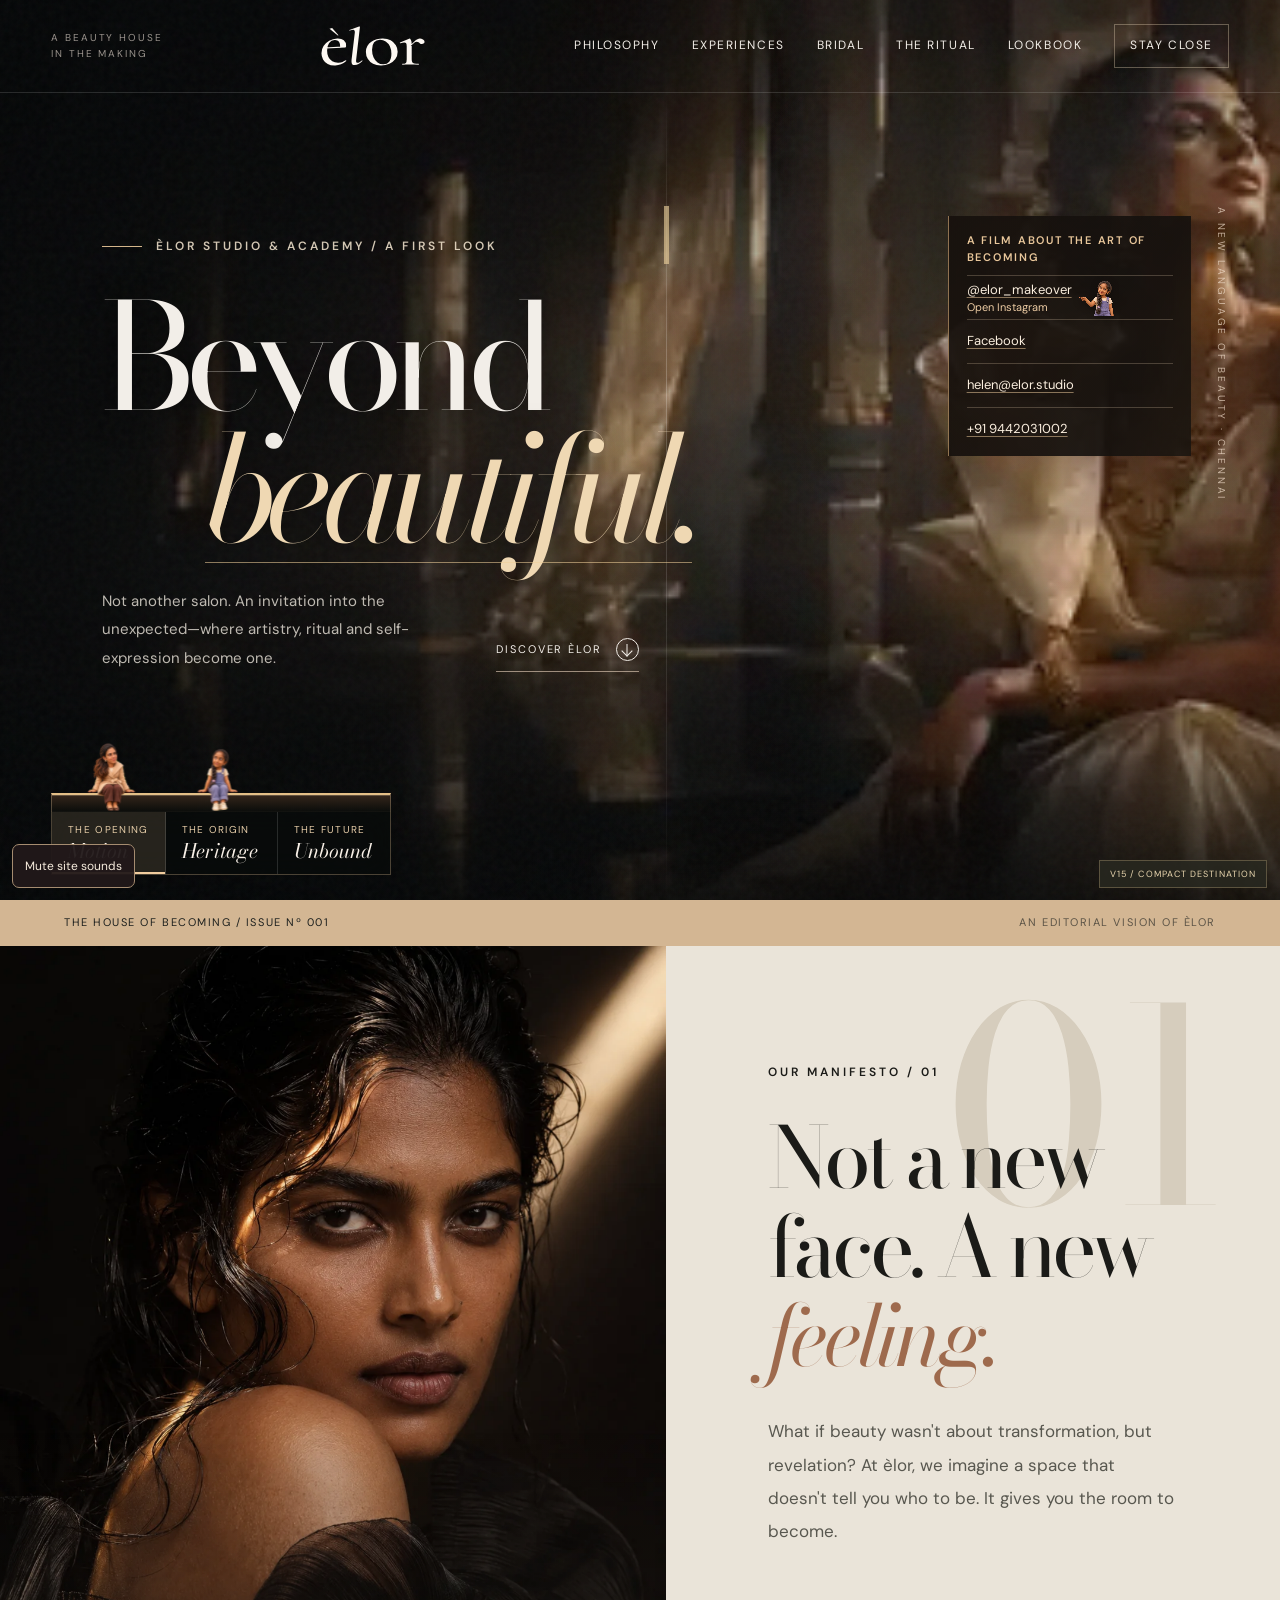
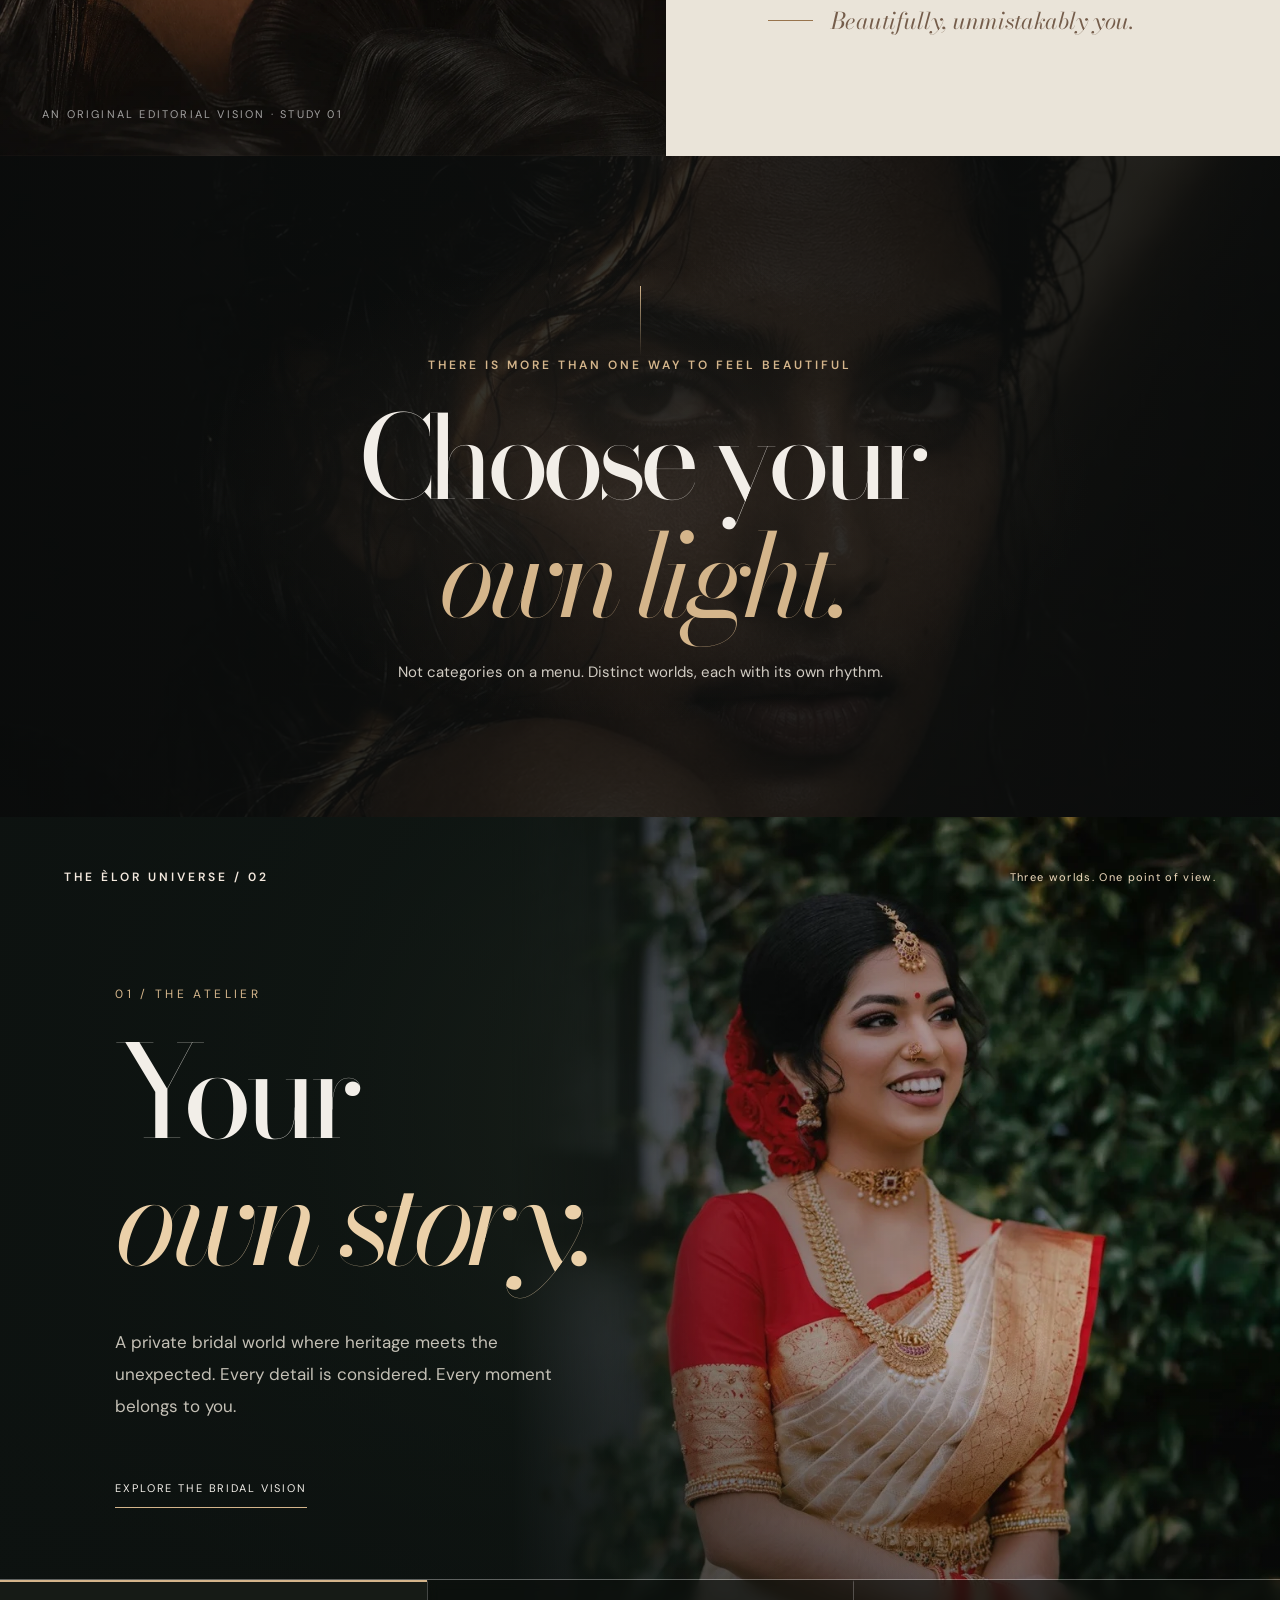
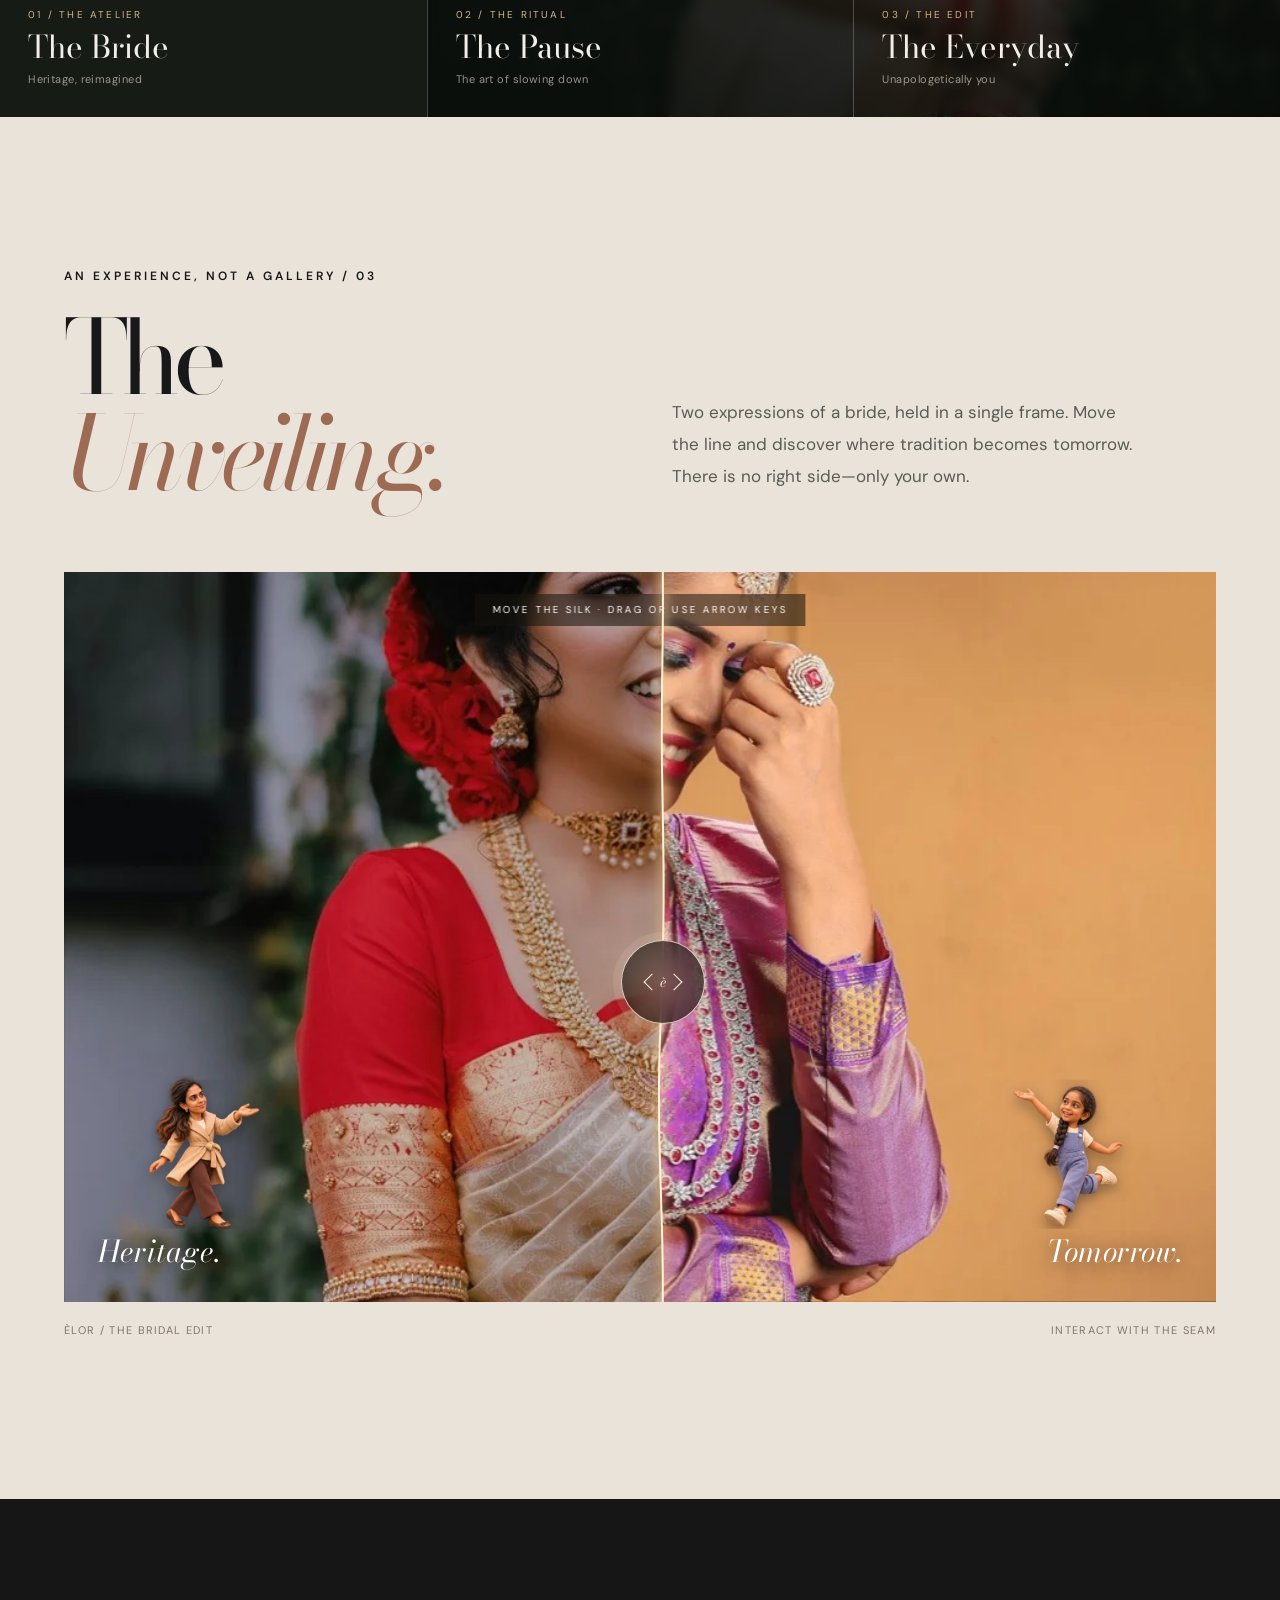
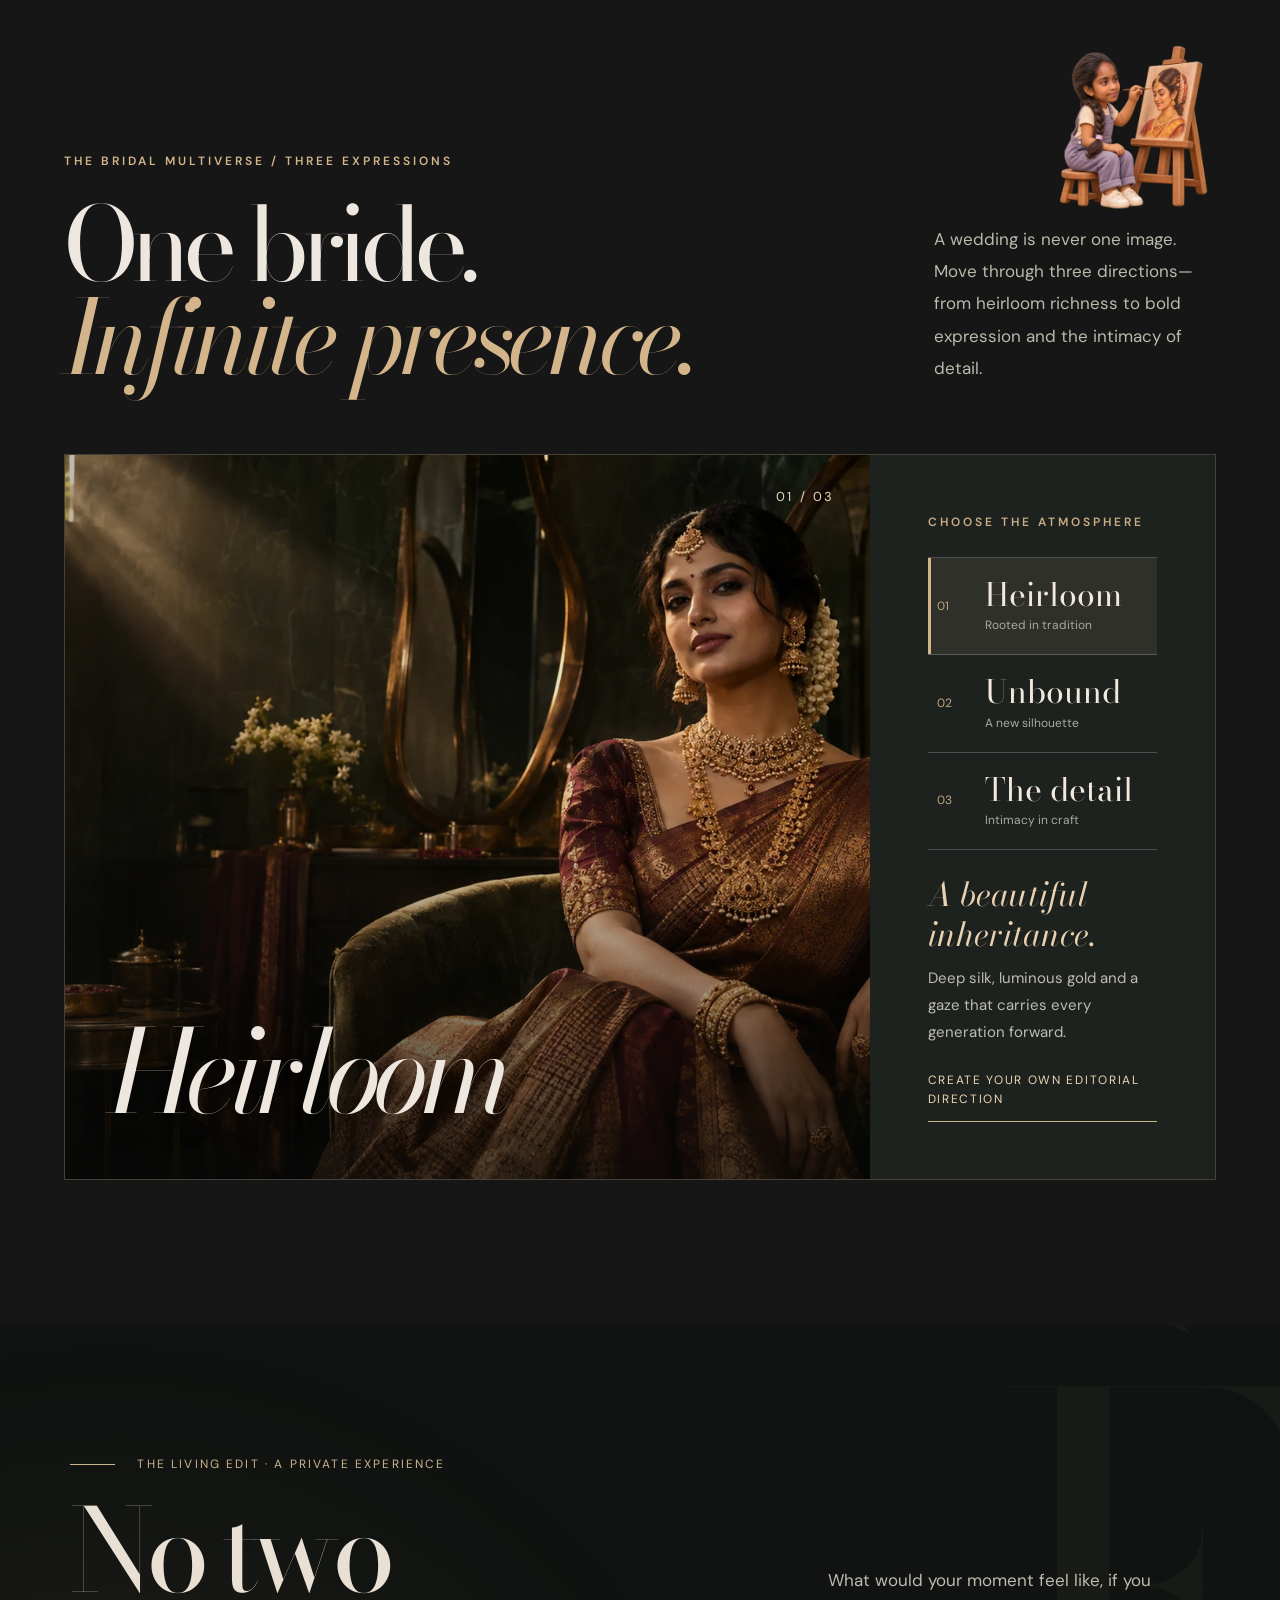
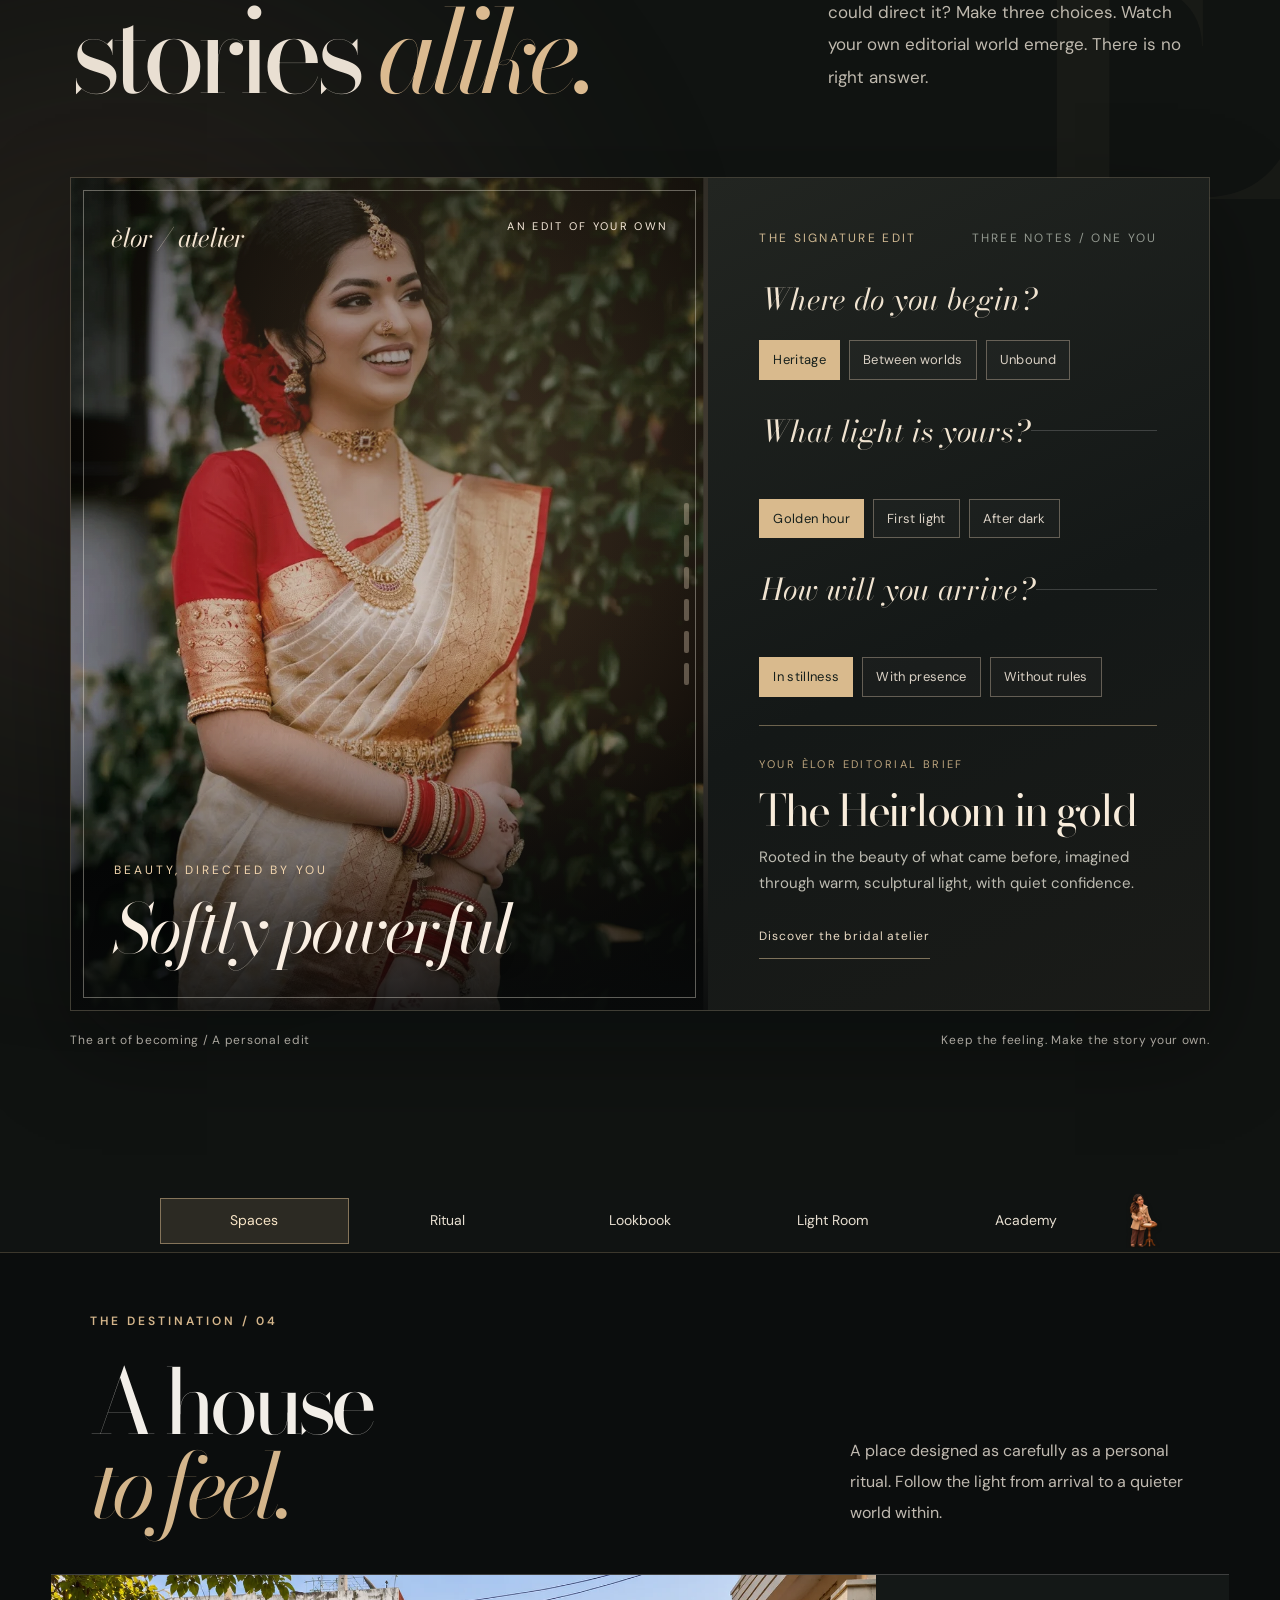
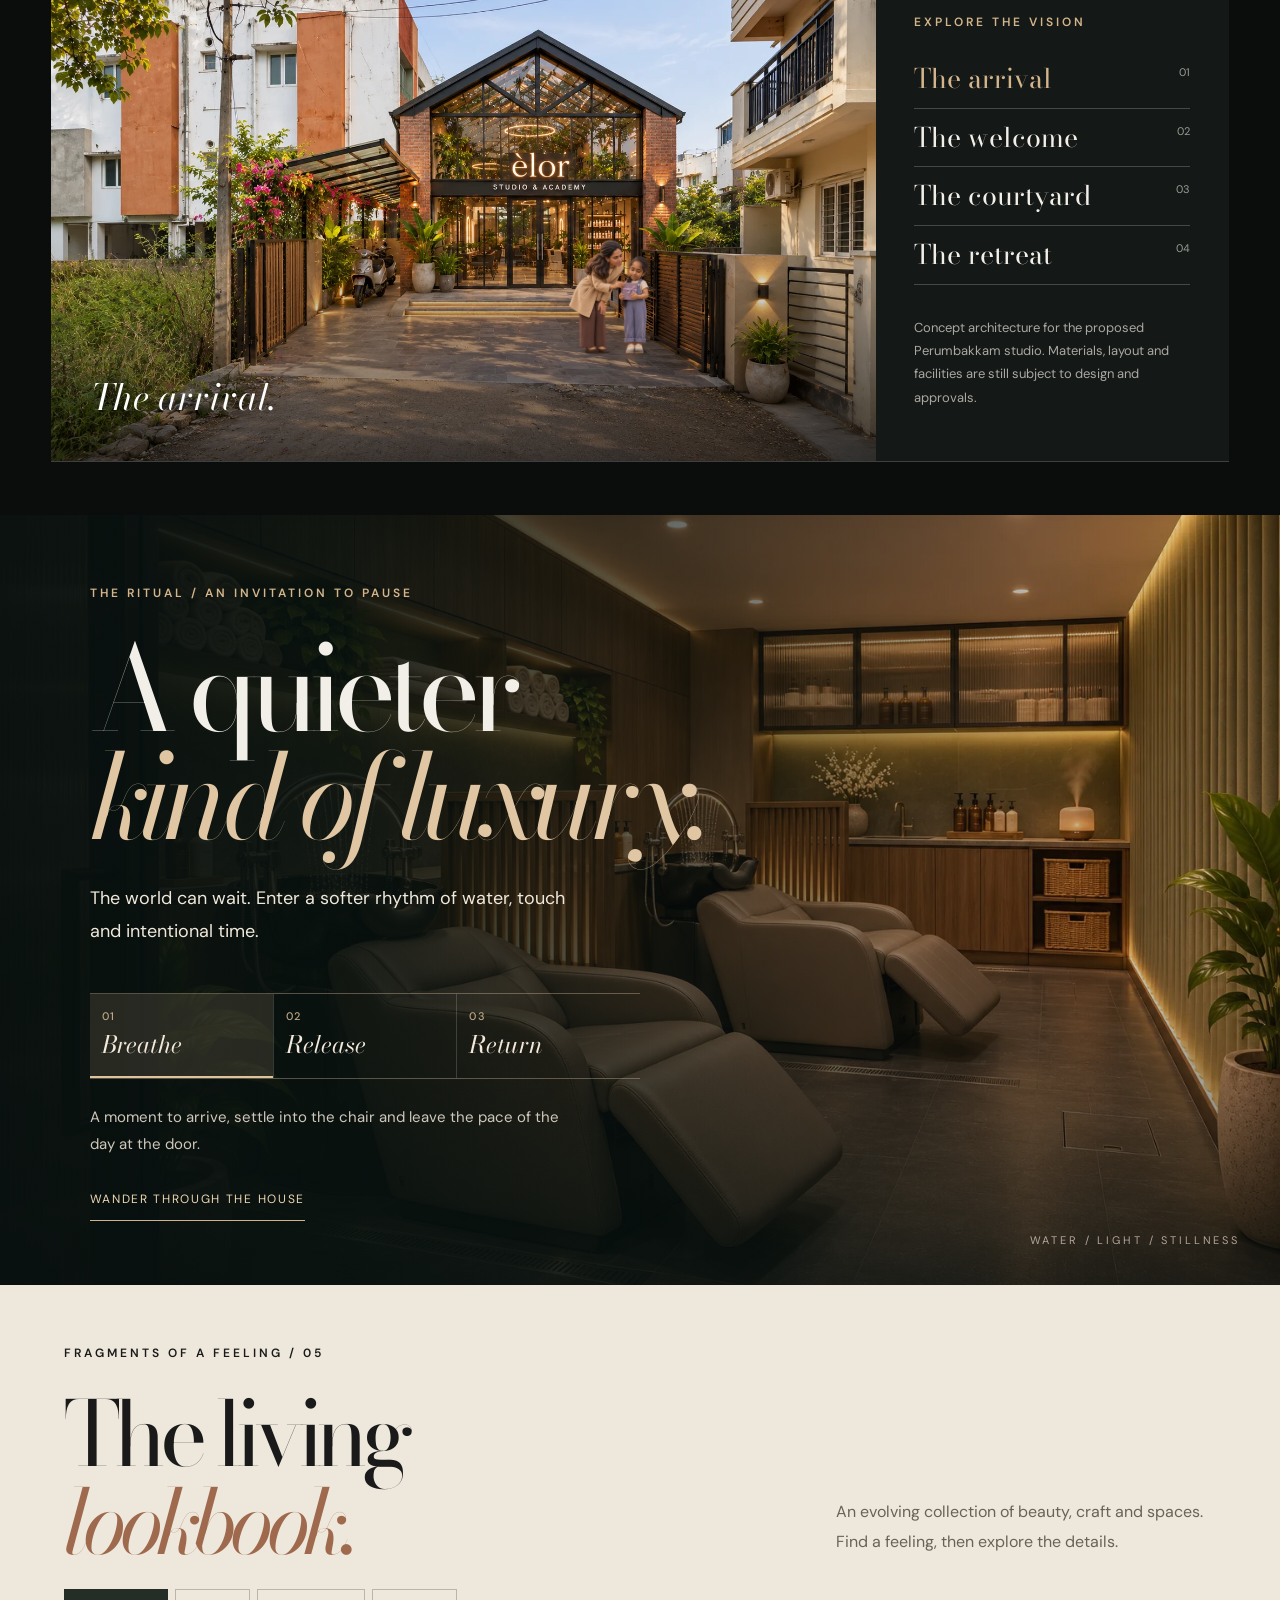
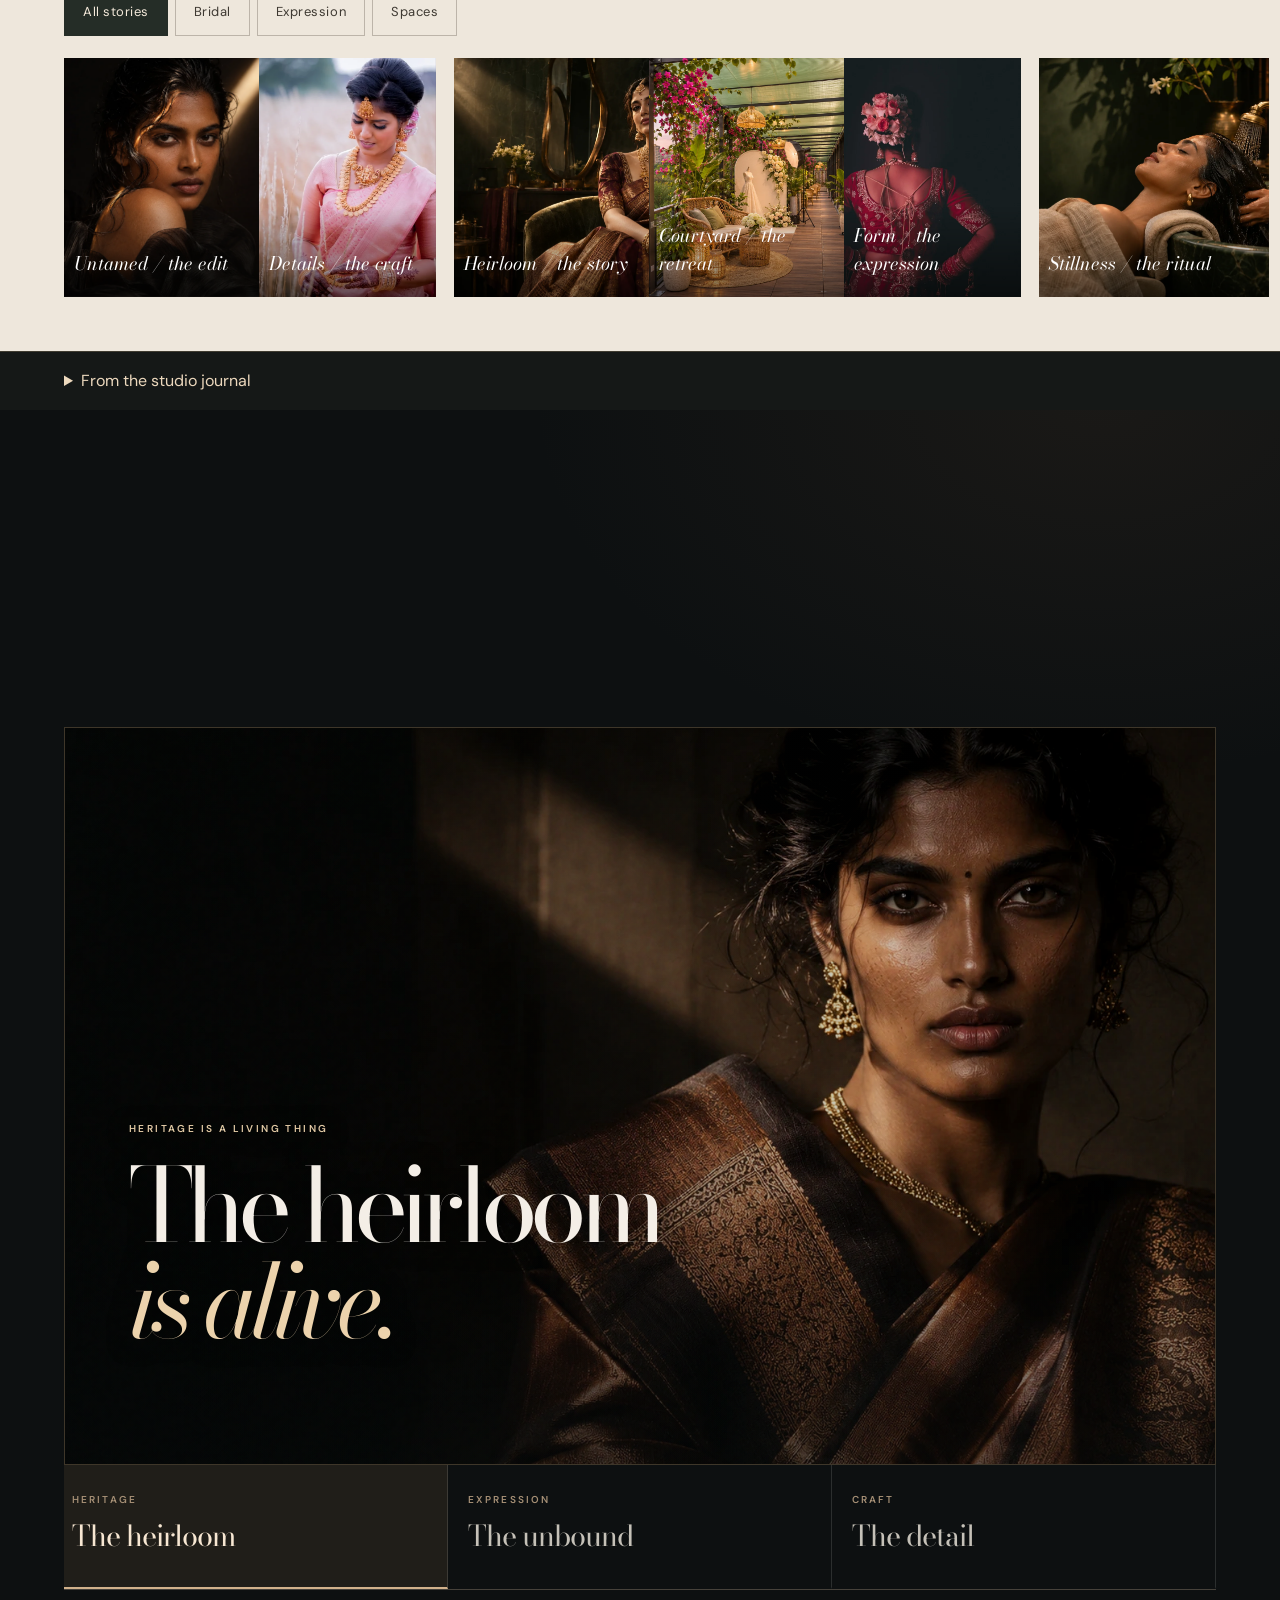
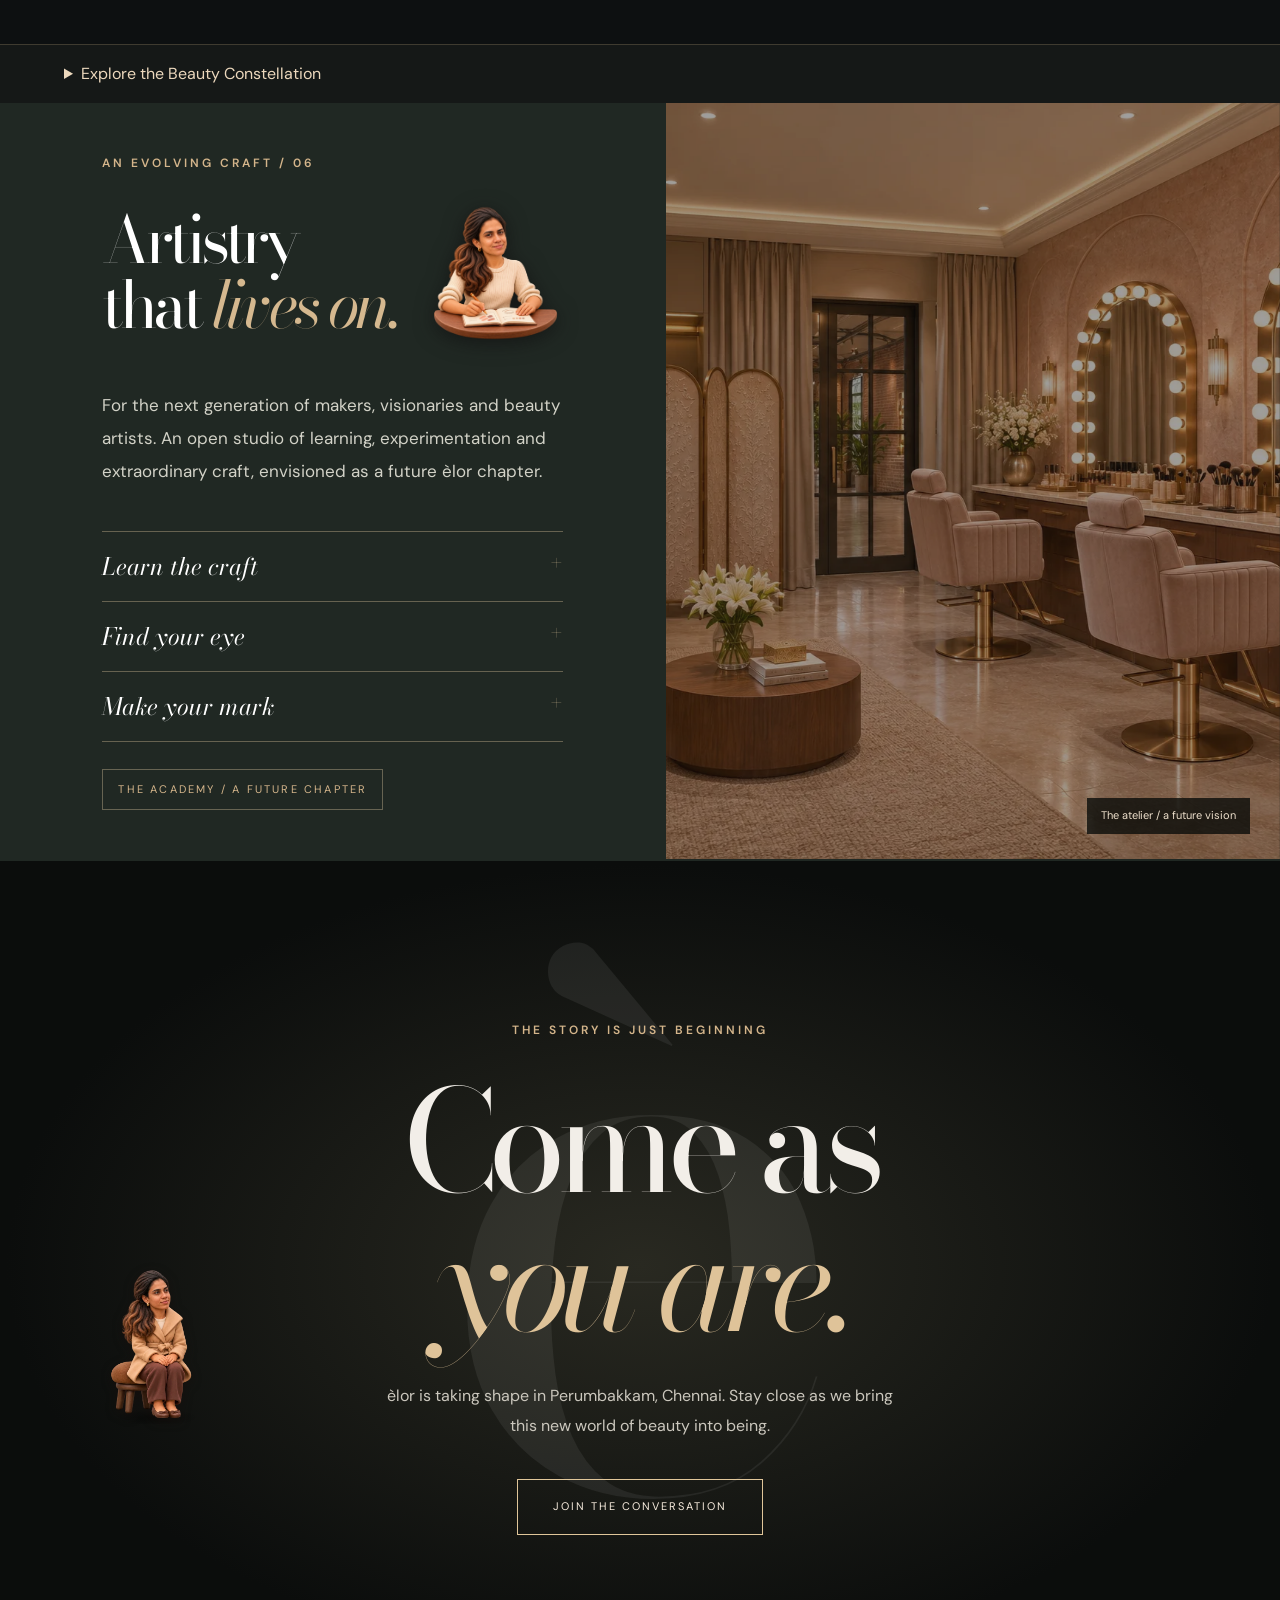
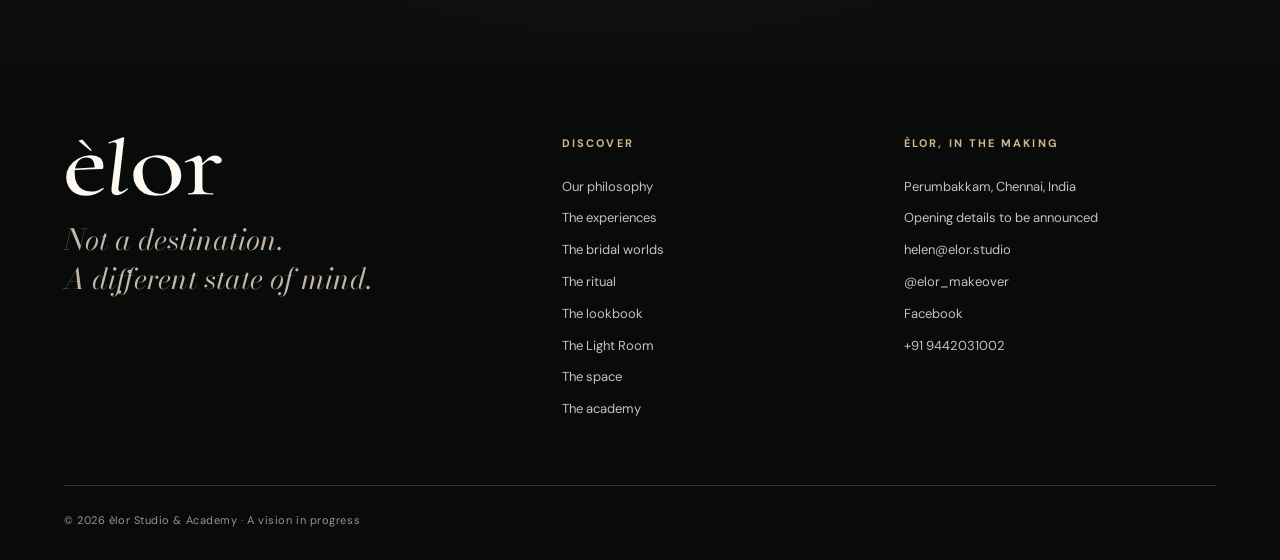
==== commit da4bf658: "Prepare page-render-only welcome audio for approval" ====
--- a/index.html
+++ b/index.html
@@ -420,7 +420,7 @@
   </main>
   <footer class="footer"><div class="footer-top"><div><img class="footer-logo" src="assets/elor-logo.svg?v=ivory" alt="èlor"><p class="footer-tag">Not a destination.<br>A different state of mind.</p></div><div class="footer-col"><h3>Discover</h3><a href="#philosophy">Our philosophy</a><a href="#worlds">The experiences</a><a href="#bridal-worlds">The bridal worlds</a><a href="#ritual">The ritual</a><a href="#lookbook">The lookbook</a><a href="#light-room">The Light Room</a><a href="#house">The space</a><a href="#academy">The academy</a></div><div class="footer-col"><h3>èlor, in the making</h3><span>Perumbakkam, Chennai, India</span><span>Opening details to be announced</span><a href="mailto:helen@elor.studio">helen@elor.studio</a><a href="https://www.instagram.com/elor_makeover/" target="_blank" rel="noopener" aria-label="@elor_makeover on Instagram">@elor_makeover</a><a href="https://www.facebook.com/share/1EEv4g789G/?mibextid=wwXIfr" target="_blank" rel="noopener">Facebook</a><a href="tel:+919442031002">+91 9442031002</a></div></div><div class="footer-bottom"><span>© <span id="year">2026</span> èlor Studio &amp; Academy · A vision in progress</span><span class="preview-pill">V15 / compact destination</span></div></footer>
   <audio id="welcomeSound" preload="none" src="assets/elor-welcome-preview.mp3"></audio>
-  <script type="module" src="assets/elor-site-sound.js"></script>
+  <script type="module" src="assets/elor-site-sound.js?v=render-only"></script>
   <script defer src="assets/elor-unveil.js"></script>
   <script defer src="assets/elor-motion.js?v=discover"></script>
   <script>
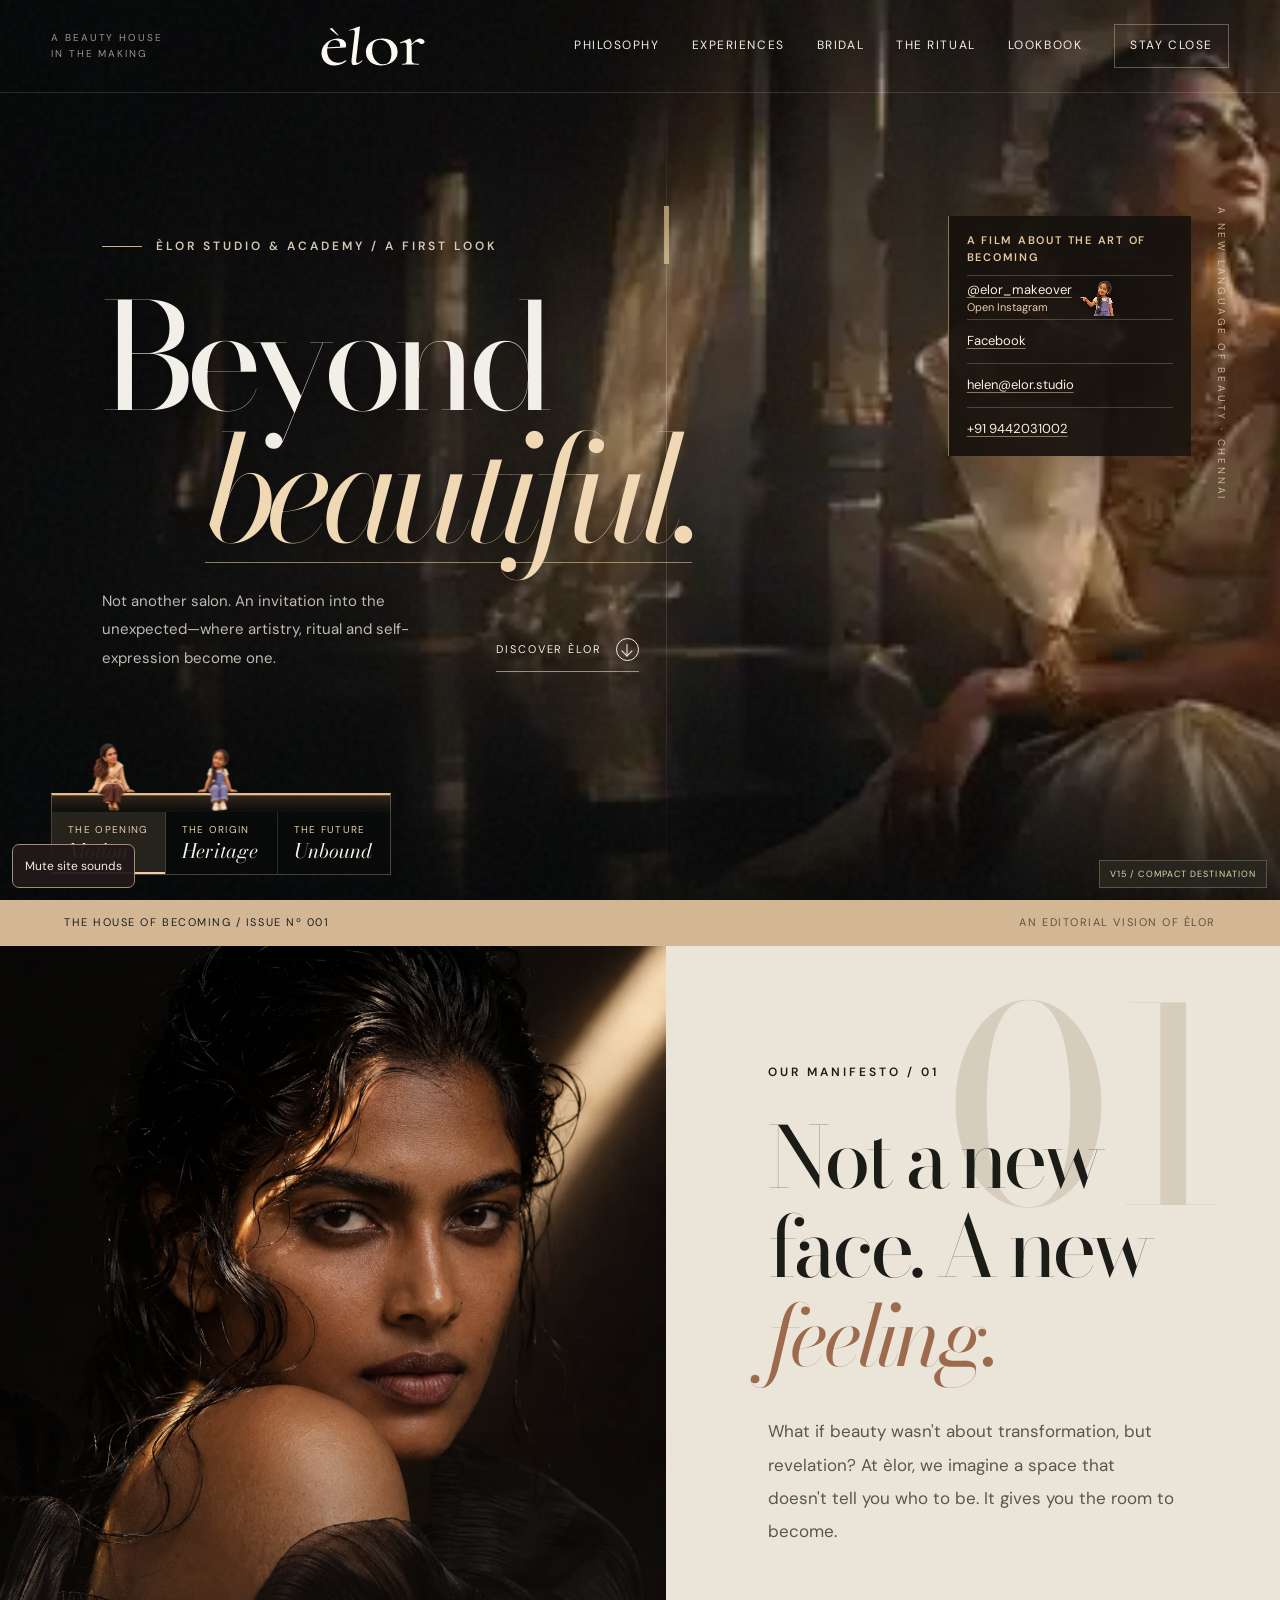
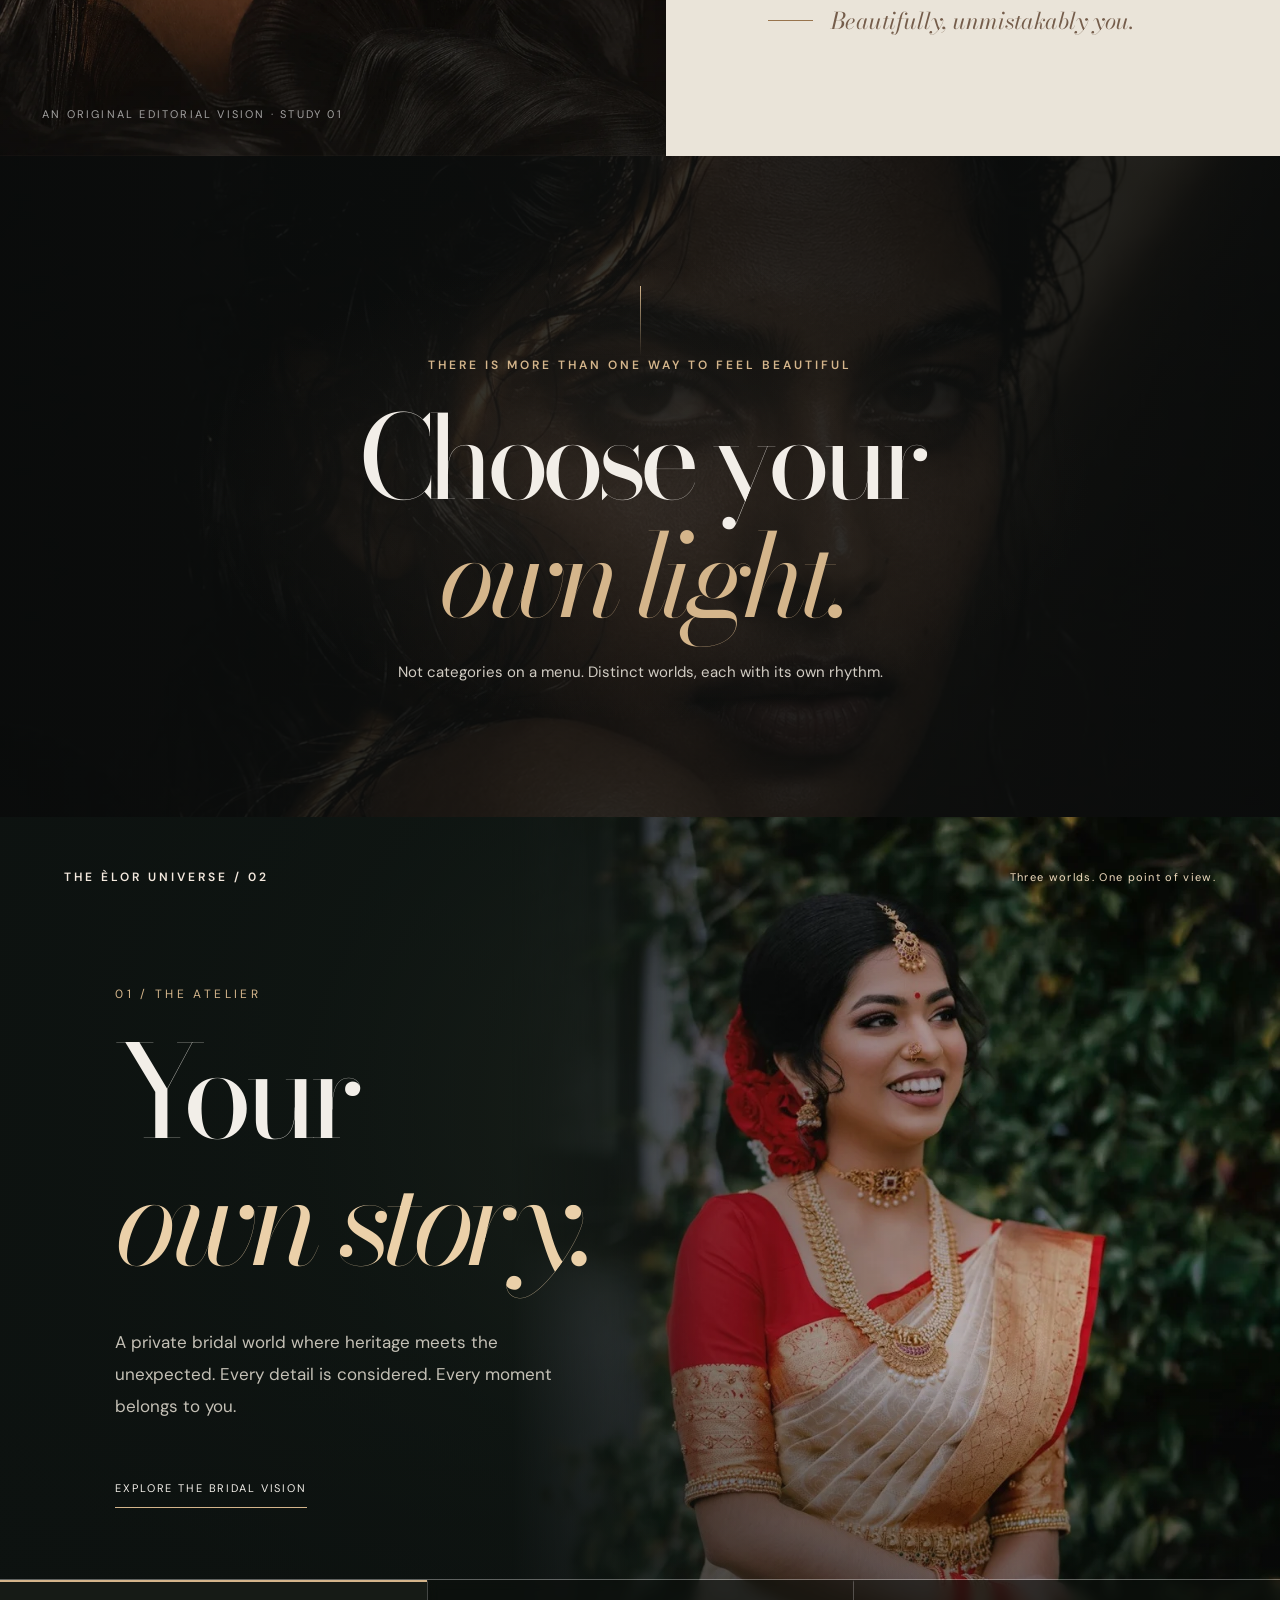
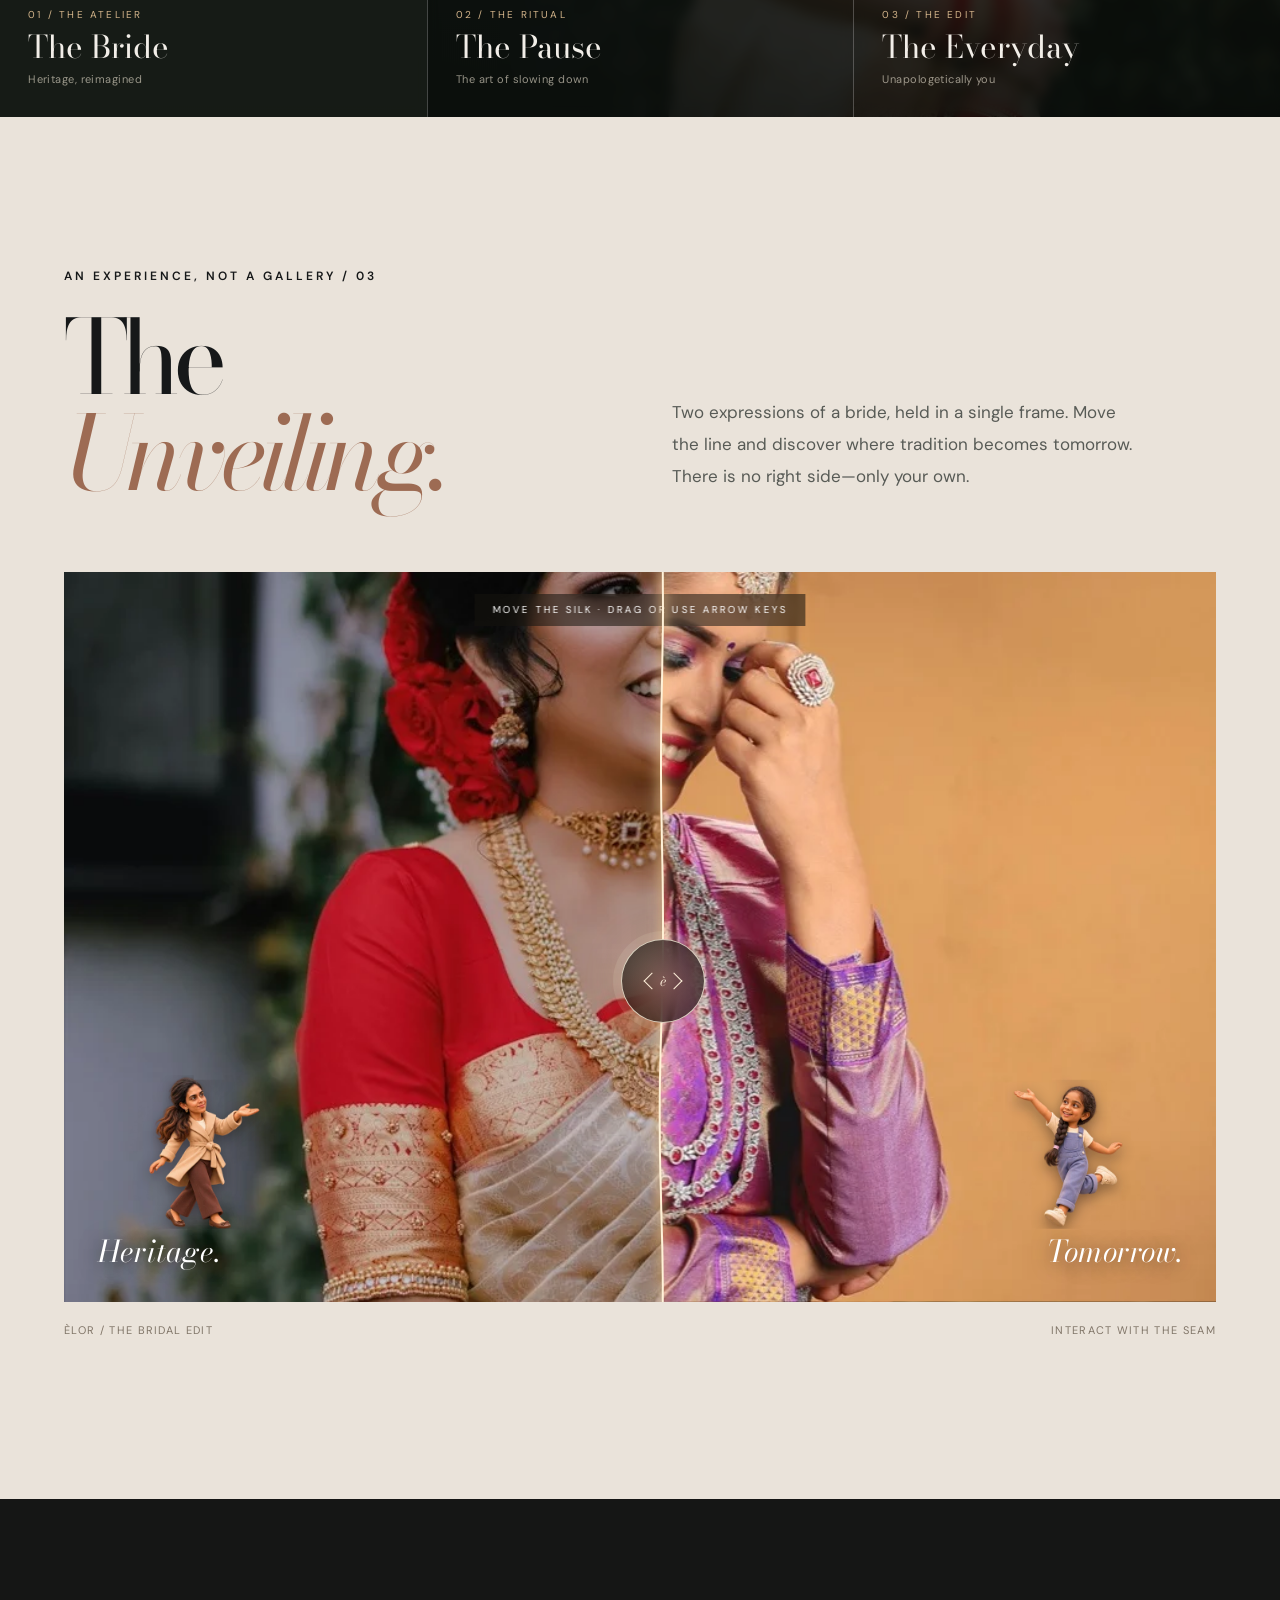
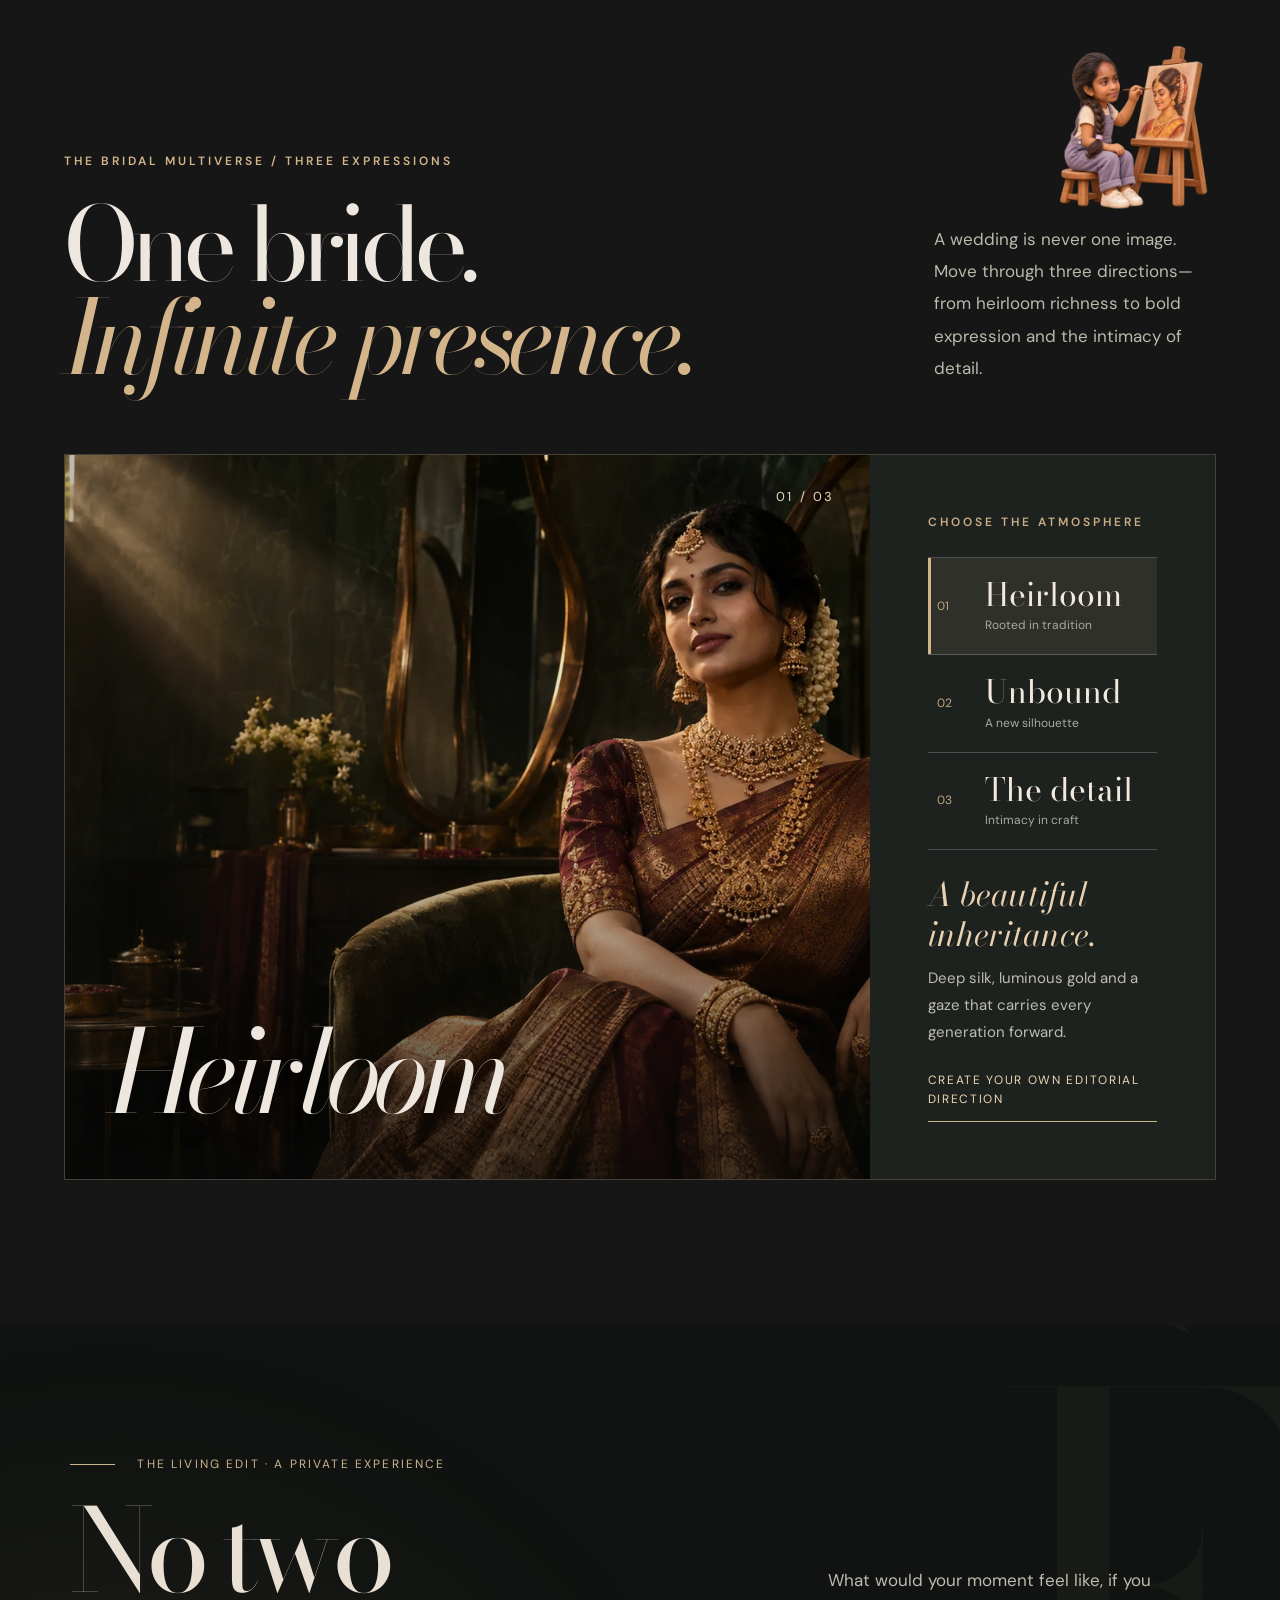
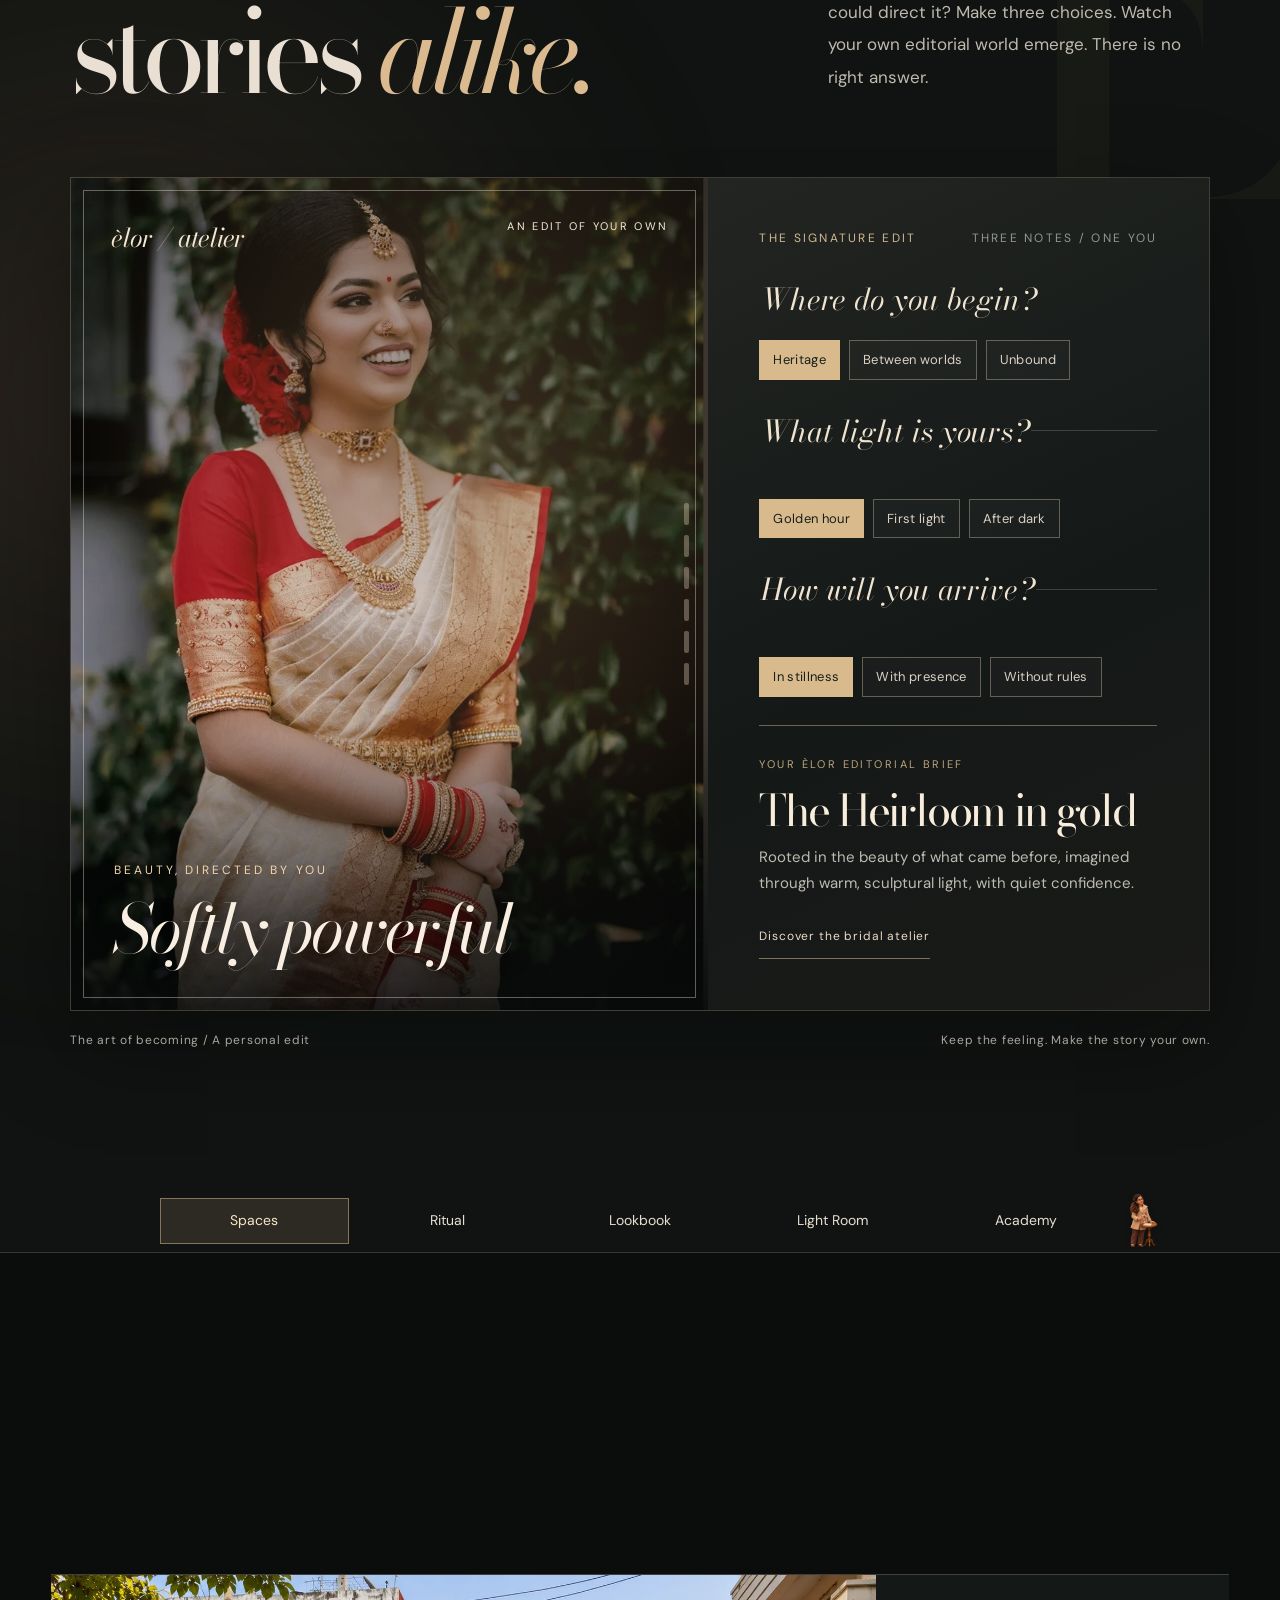
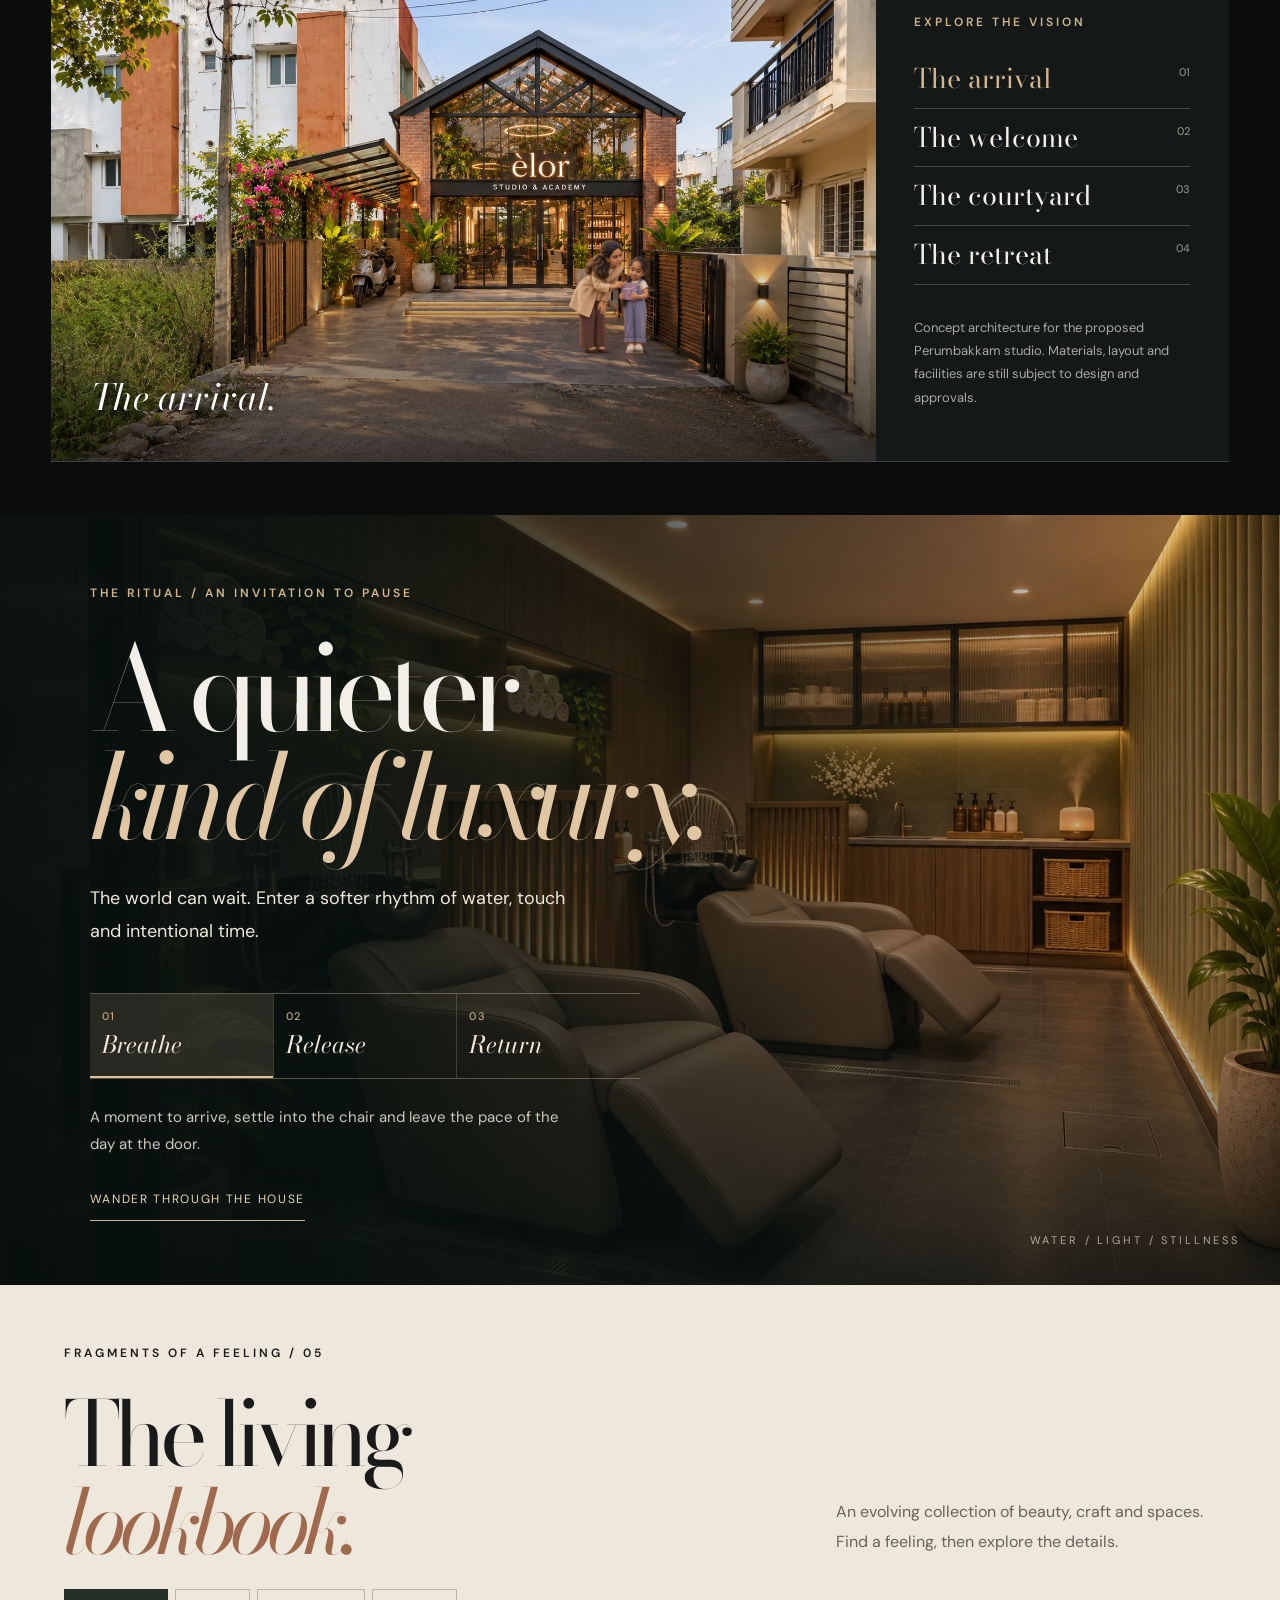
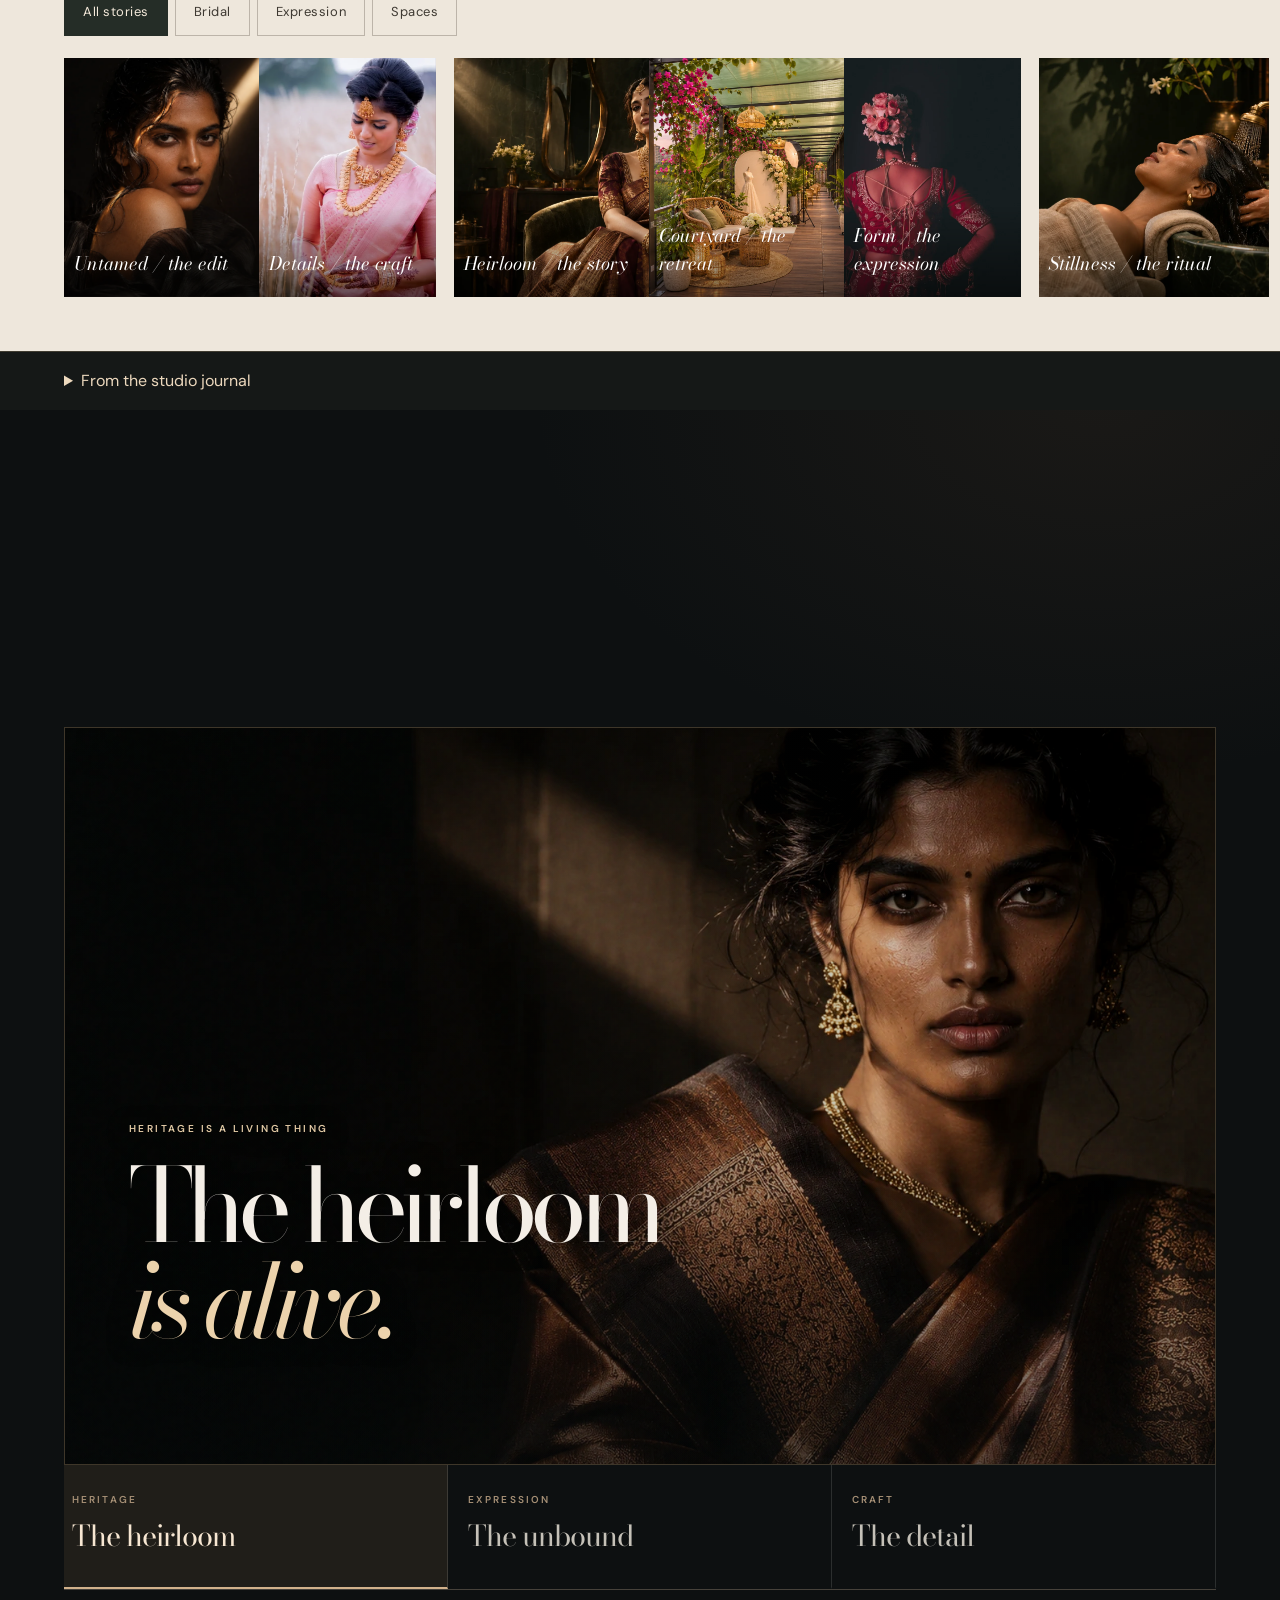
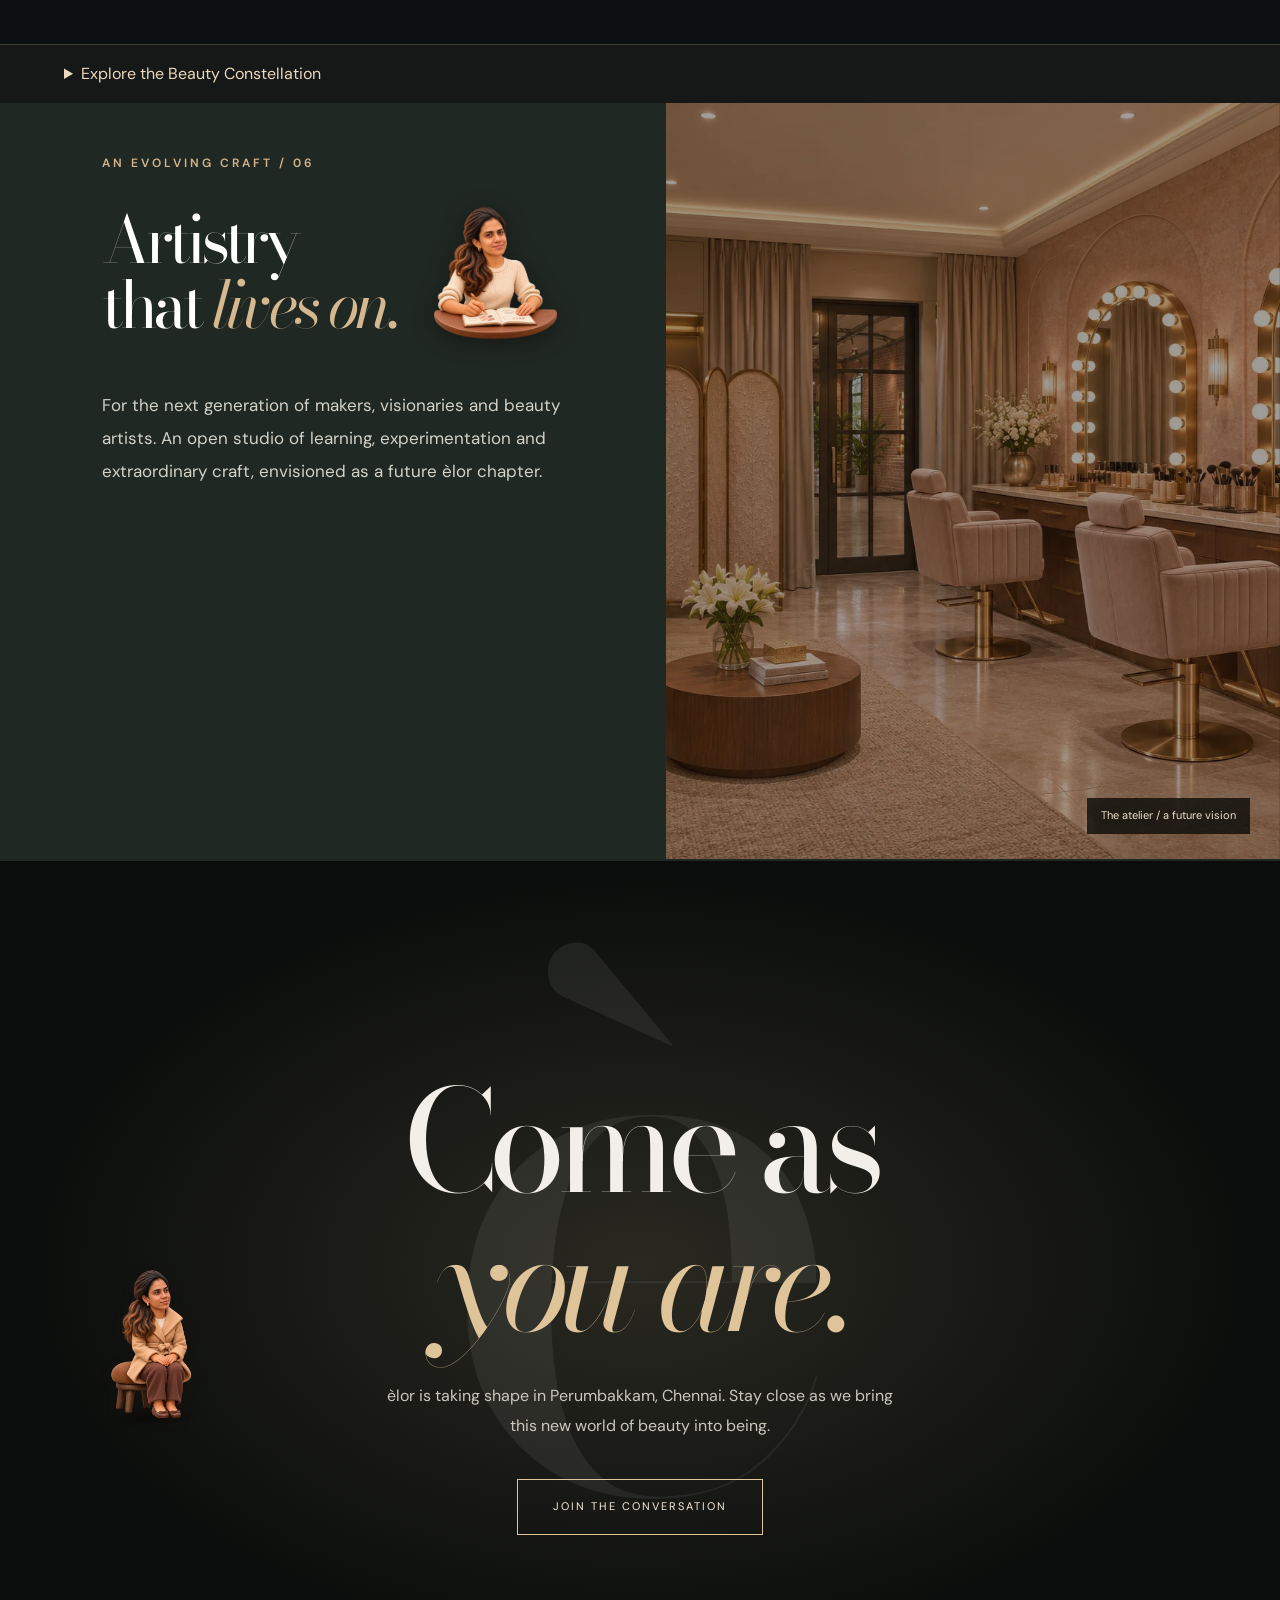
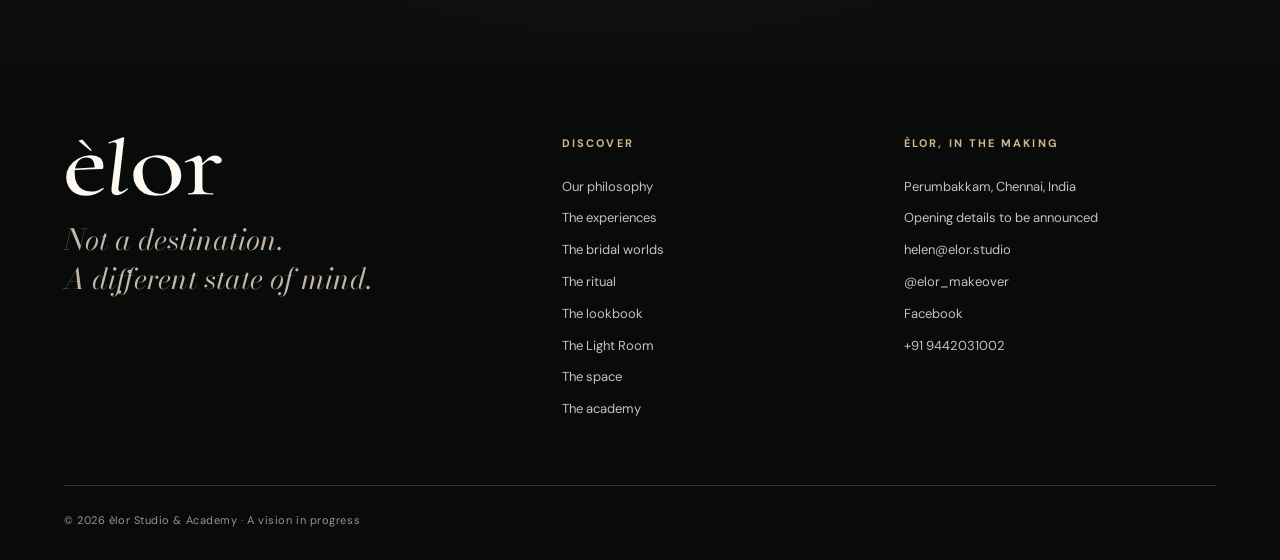
==== commit 9136e4a0: "Prepare the corrected Arrival owner for approval" ====
--- a/index.html
+++ b/index.html
@@ -152,7 +152,7 @@
   <link rel="stylesheet" href="assets/elor-perched-stylists.css?v=one-gesture">
   <link rel="stylesheet" href="assets/elor-atelier-live.css">
   <link rel="stylesheet" href="assets/elor-instagram-guide.css?v=open-instagram">
-  <link rel="stylesheet" href="assets/elor-arrival-guide.css?v=arrival-likeness">
+  <link rel="stylesheet" href="assets/elor-arrival-guide.css?v=owner-likeness">
   <link rel="stylesheet" href="assets/elor-invitation-guide.css?v=owner-left">
   <link rel="stylesheet" href="assets/elor-bridal-painter.css?v=photo-face">
   <link rel="stylesheet" href="assets/elor-academy-guide.css">
@@ -518,7 +518,7 @@
   <script src="assets/elor-perched-stylists.js?v=seated-loop" defer></script>
   <script type="module" src="assets/elor-atelier-live.js?v=seated-loop"></script>
   <script type="module" src="assets/elor-instagram-guide.js?v=character-loops"></script>
-  <script type="module" src="assets/elor-arrival-guide.js?v=arrival-likeness"></script>
+  <script type="module" src="assets/elor-arrival-guide.js?v=owner-likeness"></script>
   <script type="module" src="assets/elor-invitation-guide.js?v=photo-face"></script>
   <script type="module" src="assets/elor-bridal-painter.js?v=rigid-brush"></script>
   <script type="module" src="assets/elor-academy-guide.js?v=character-loops"></script>
--- a/assets/elor-arrival-guide.css
+++ b/assets/elor-arrival-guide.css
@@ -26,7 +26,7 @@
   aspect-ratio: 384 / 524;
   transform: translateX(-50%);
   isolation: isolate;
-  background: url("elor-arrival-sketchbook-open.webp?v=arrival-likeness") center / contain no-repeat;
+  background: url("elor-arrival-sketchbook-open.webp?v=owner-likeness") center / contain no-repeat;
   filter: saturate(.88) brightness(.93);
 }
 
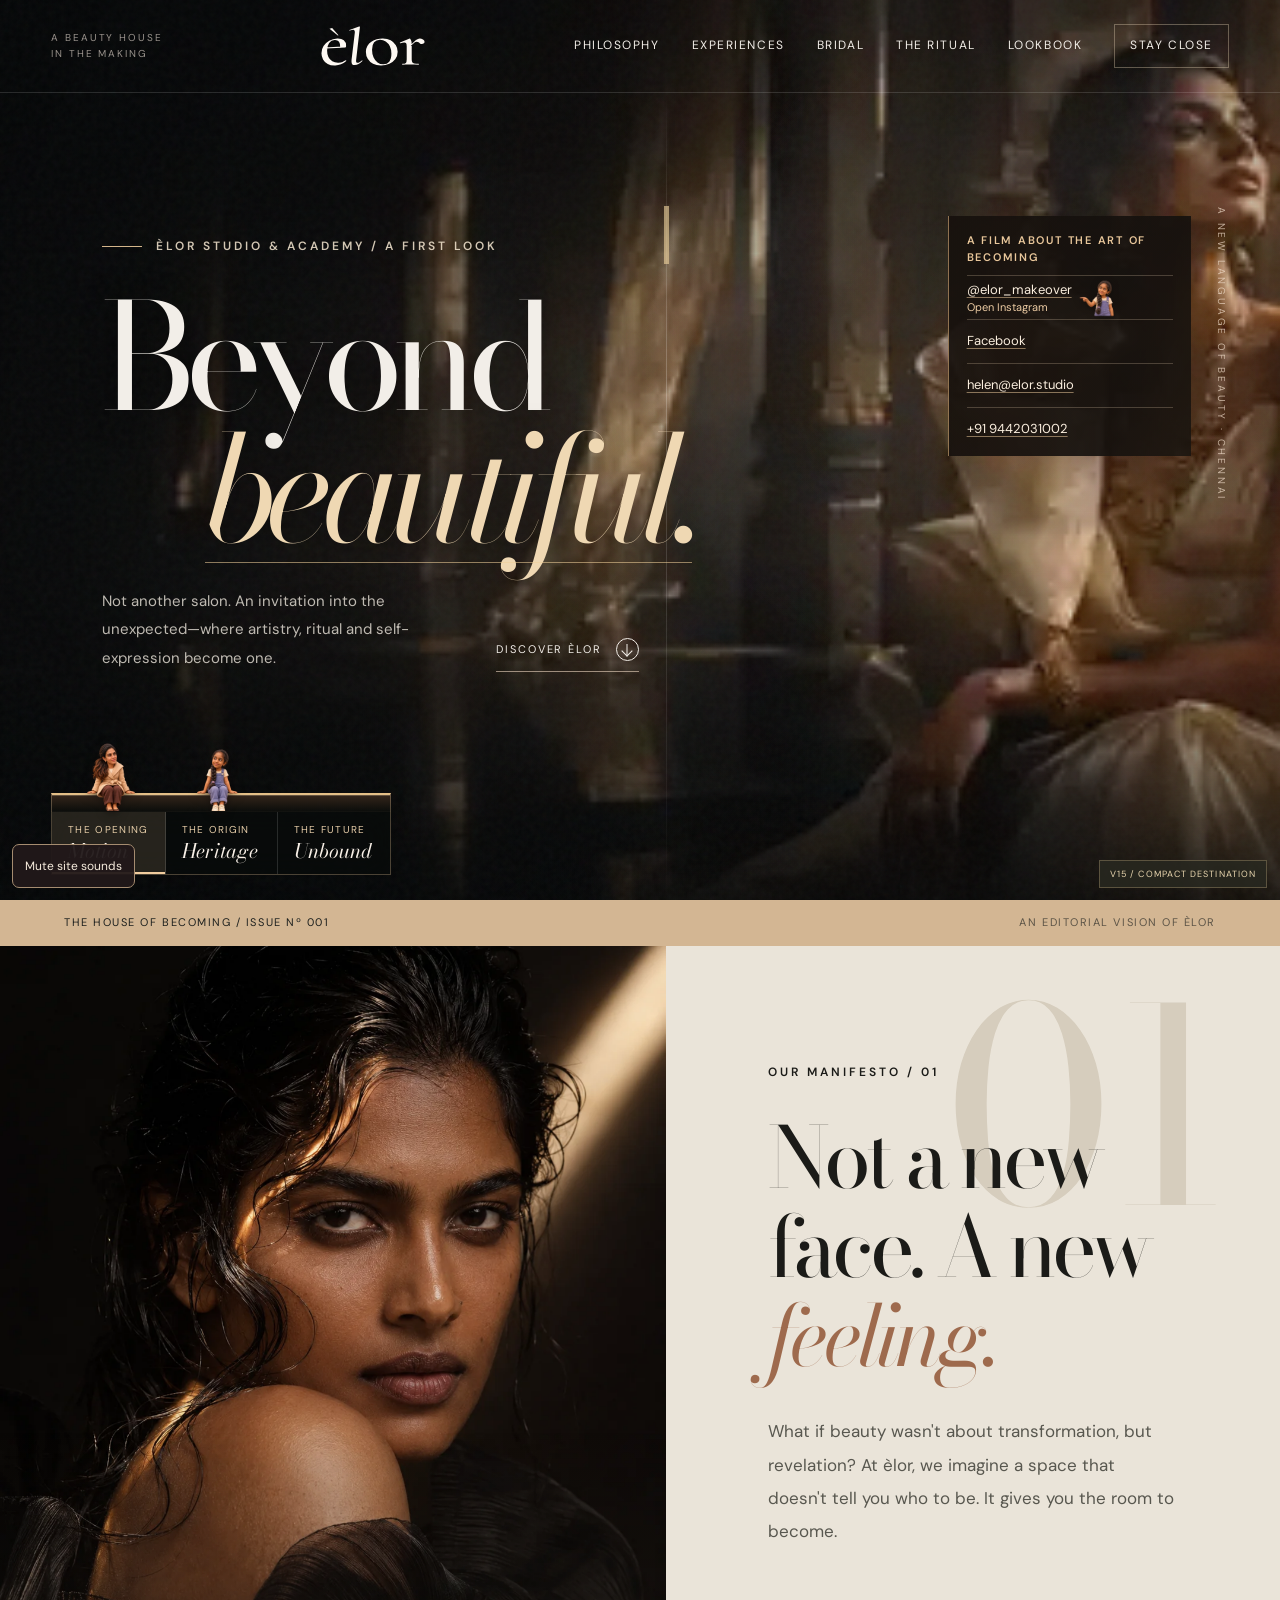
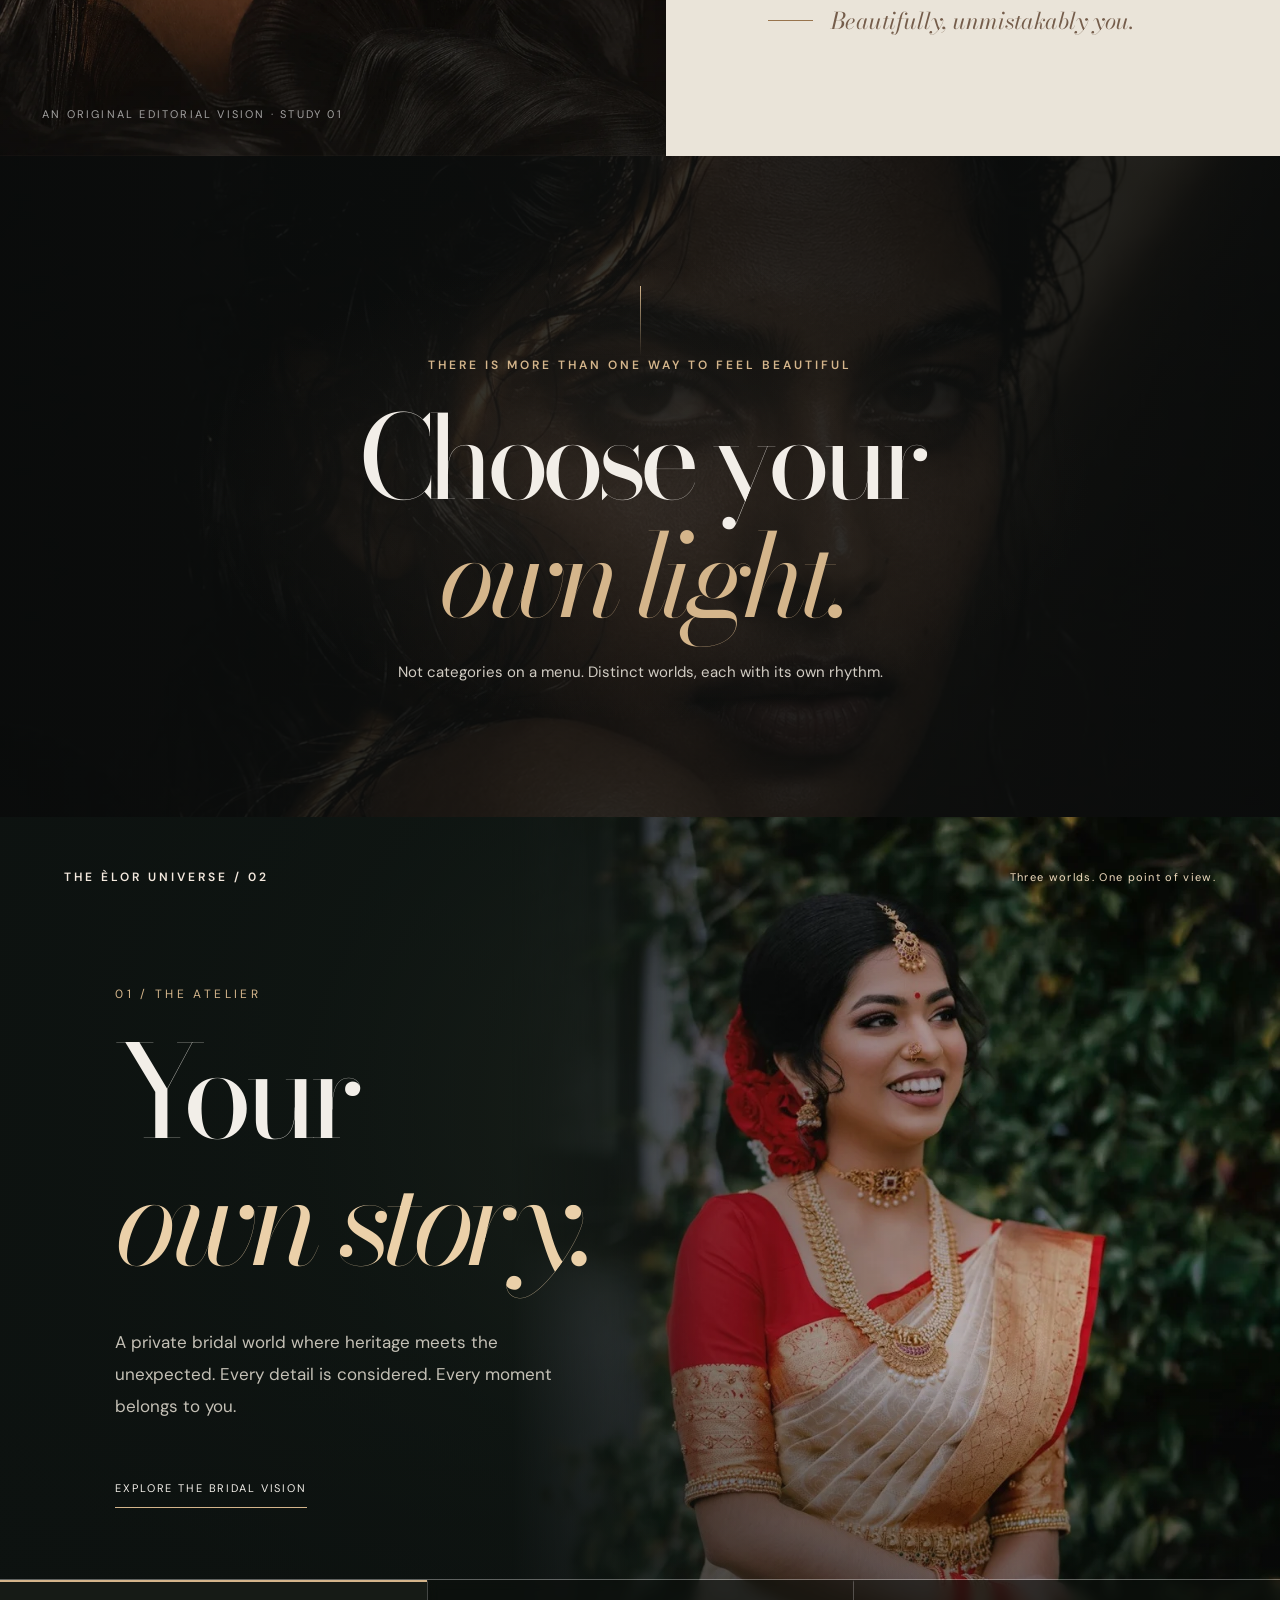
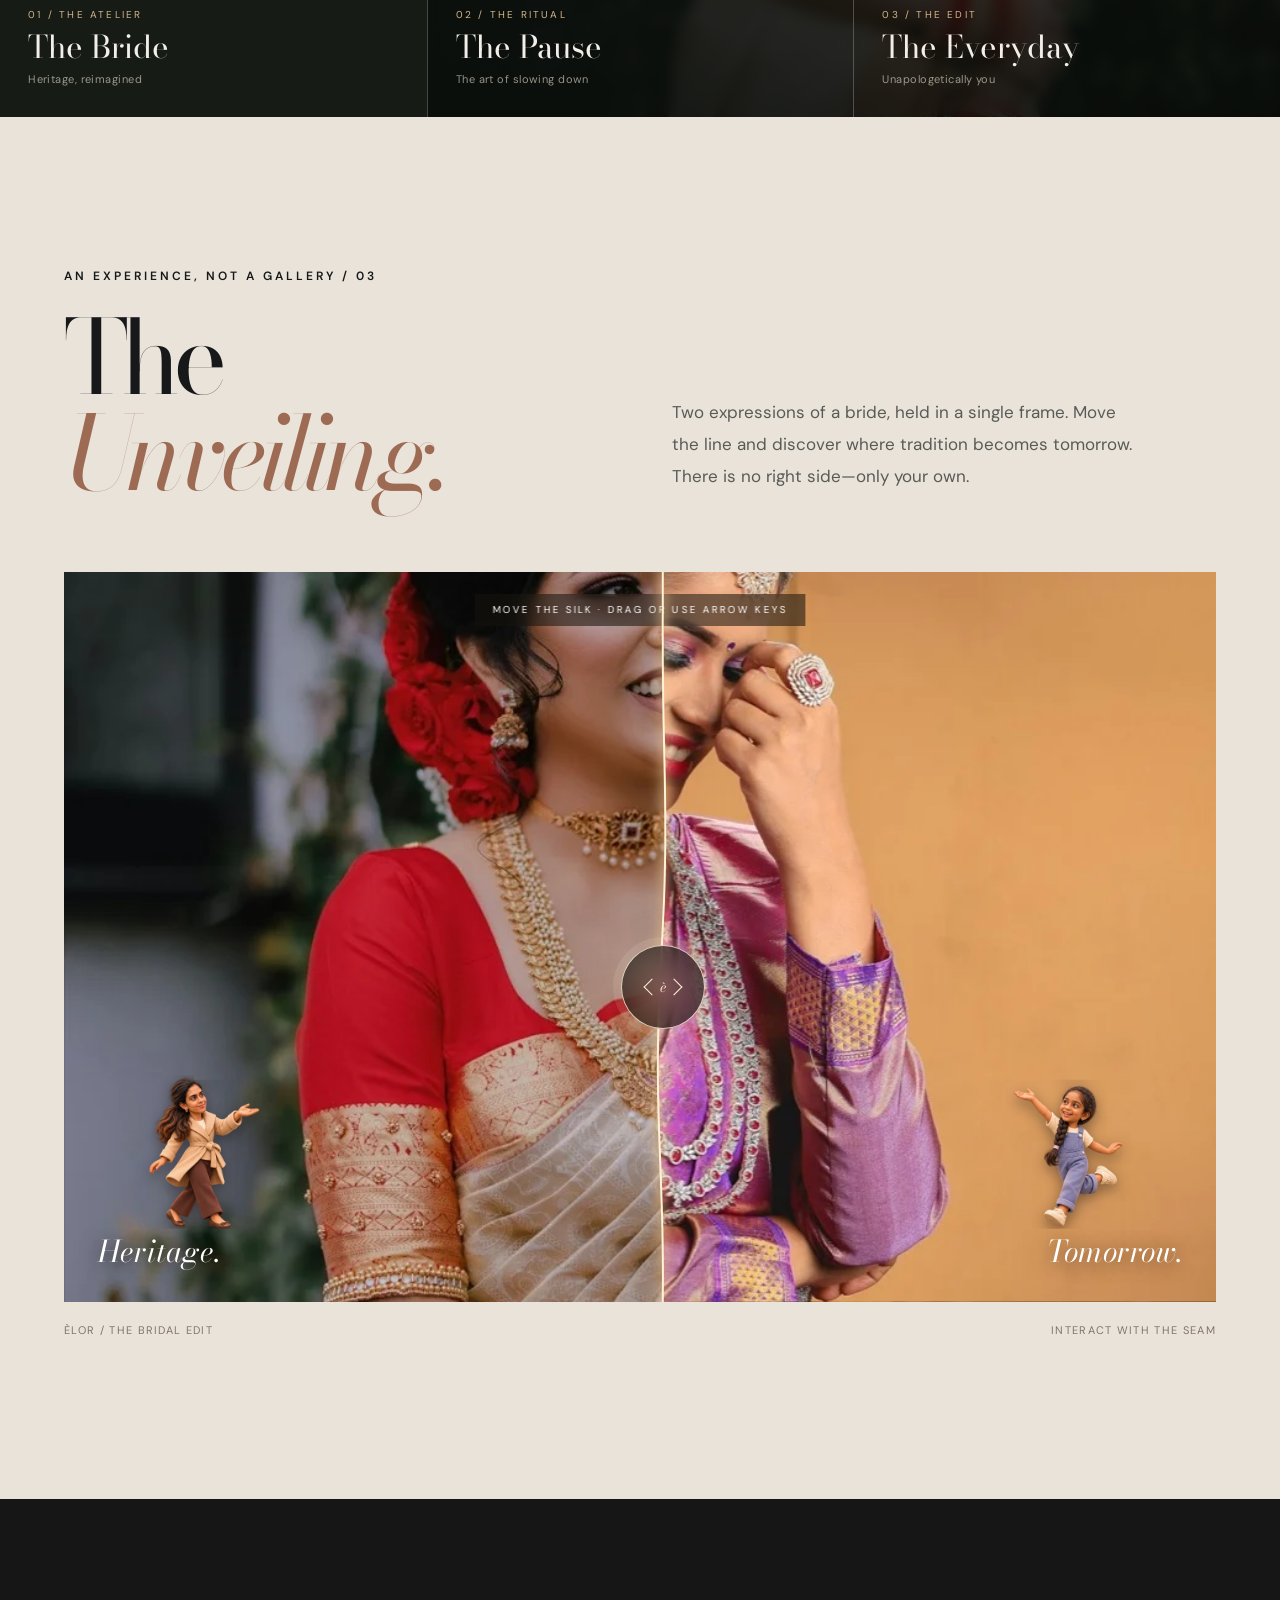
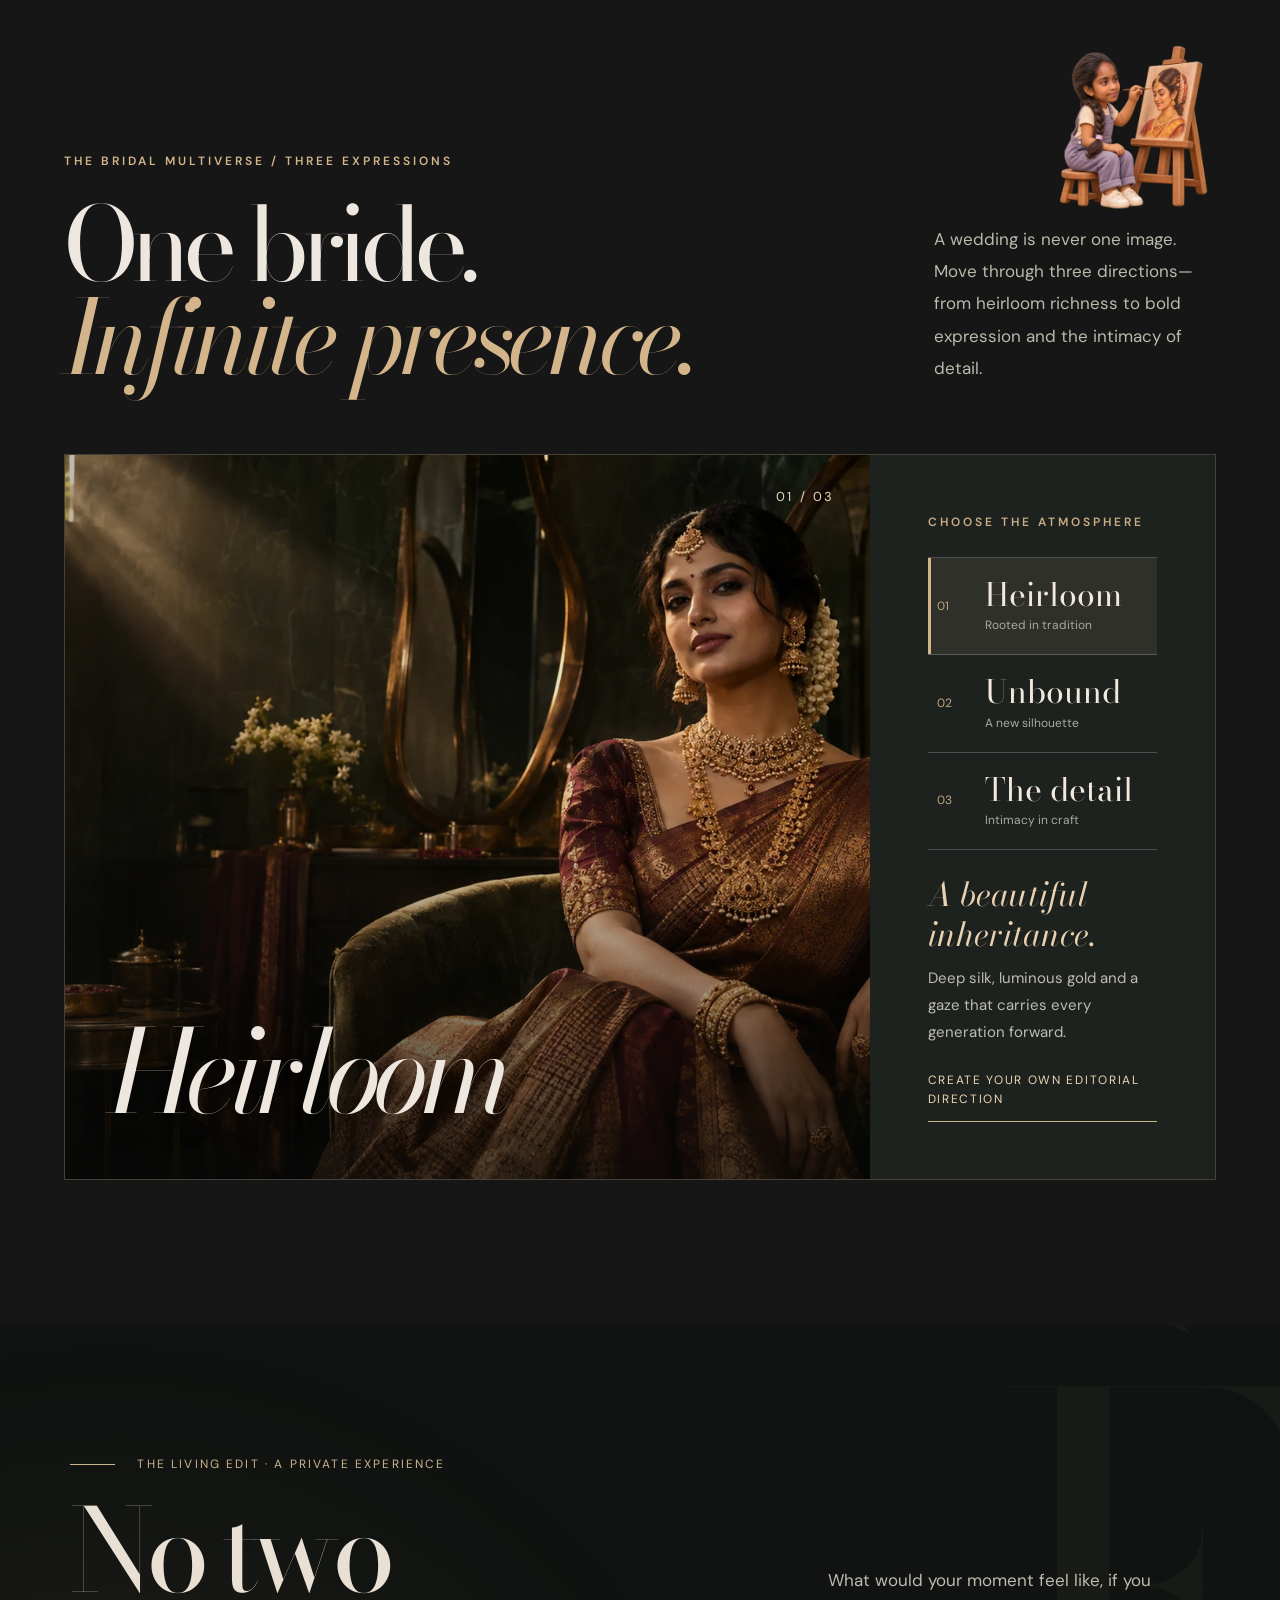
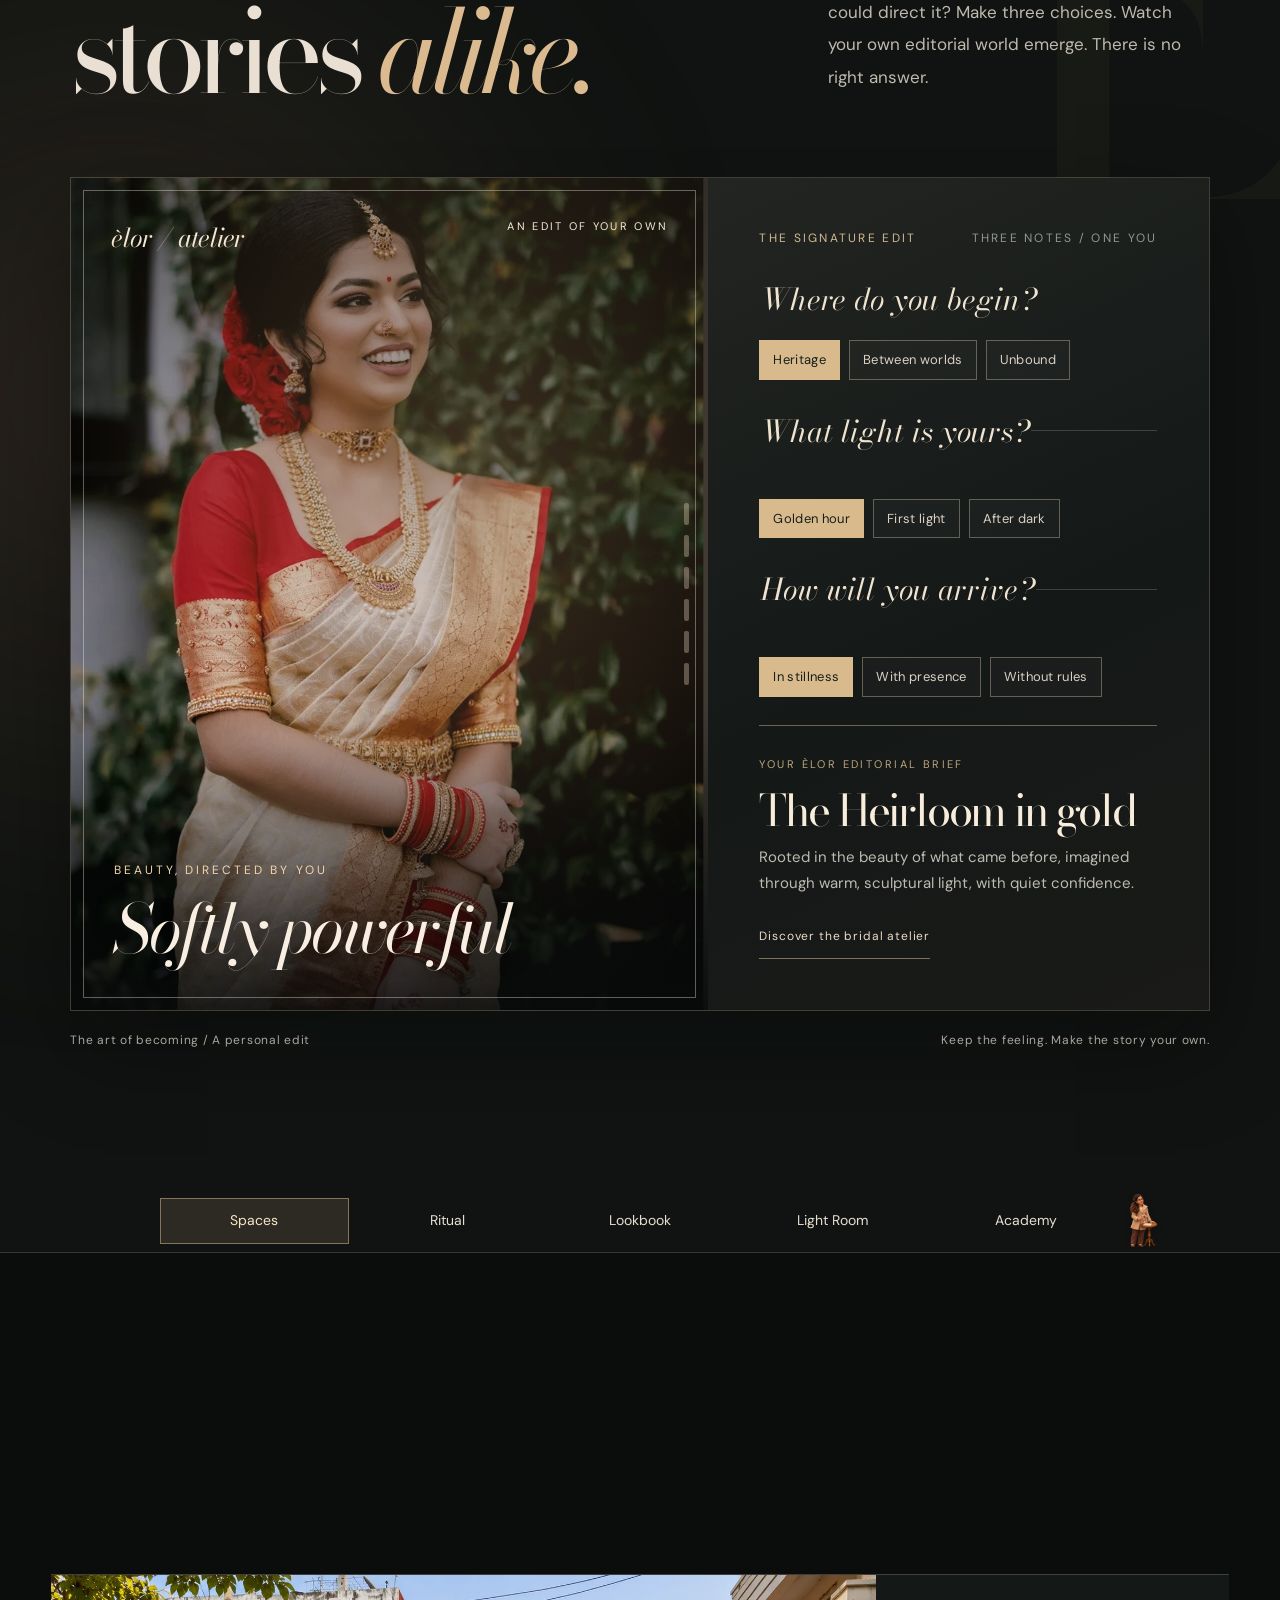
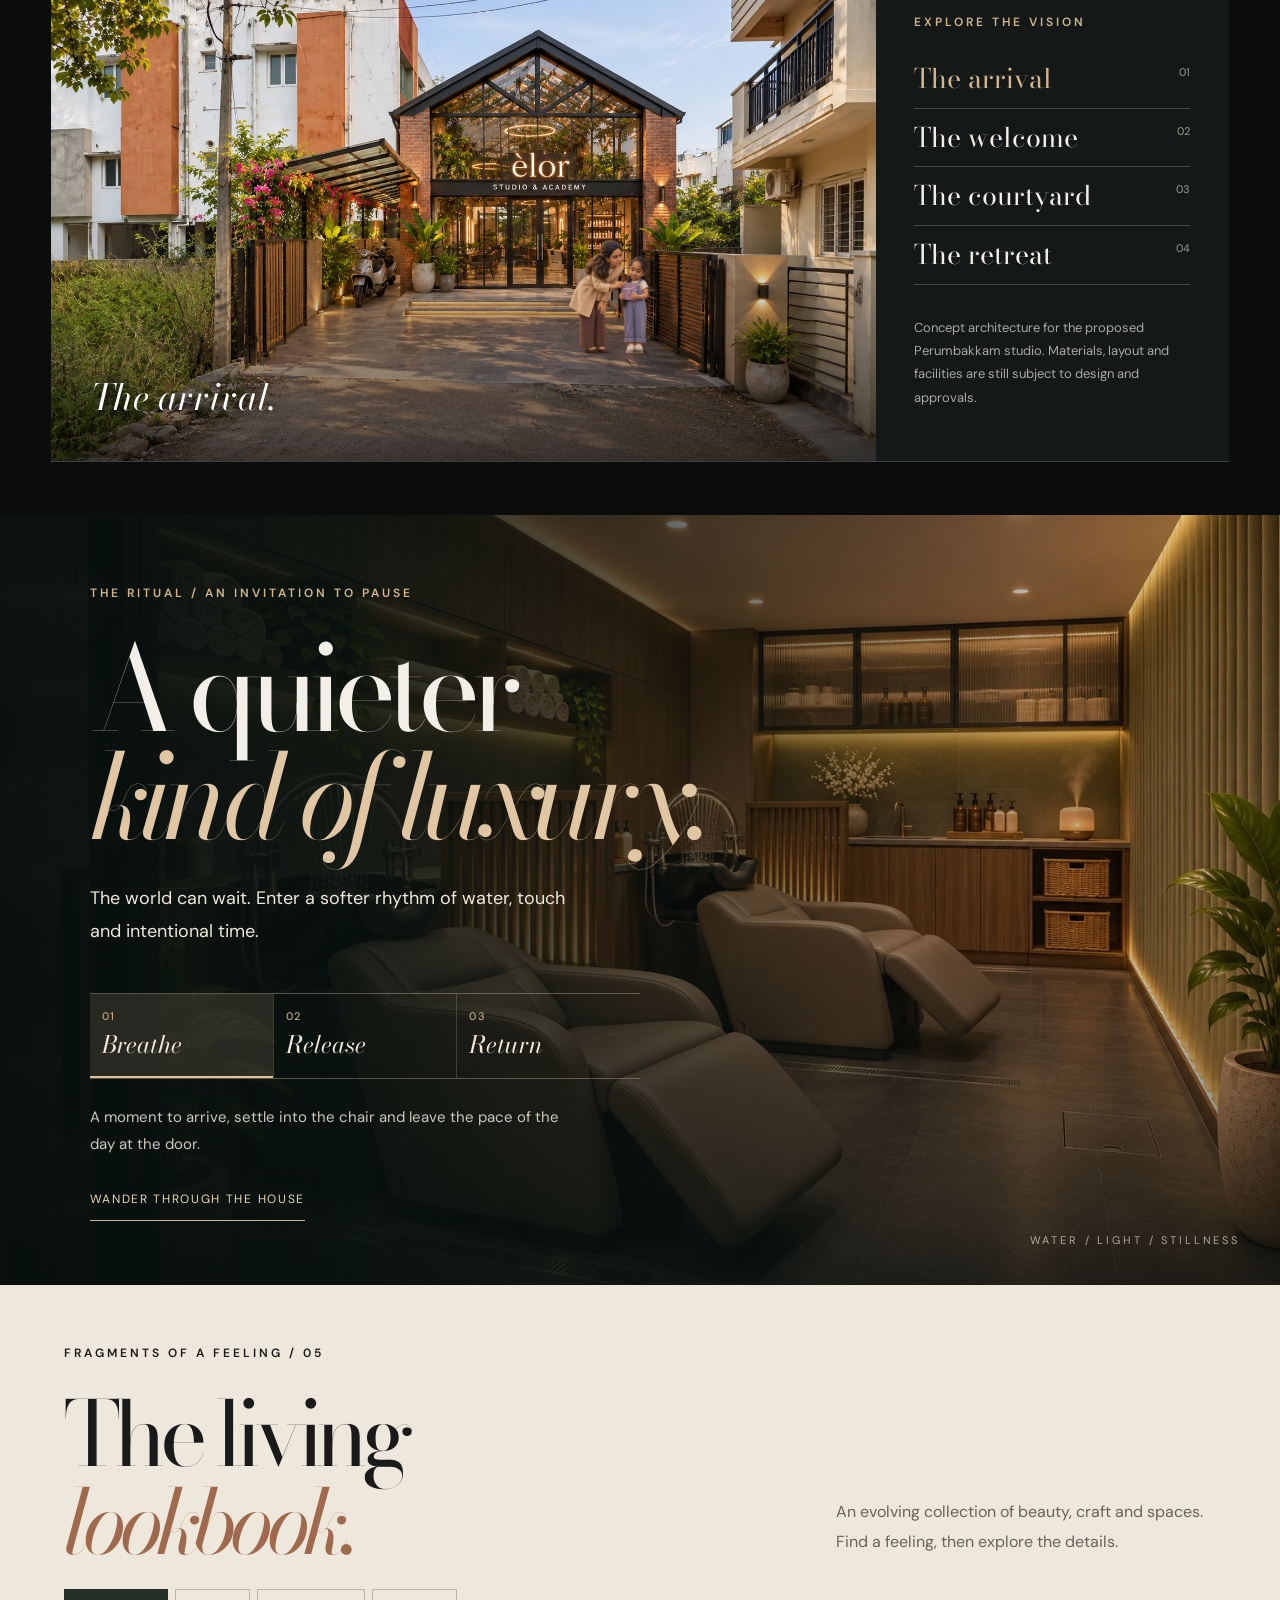
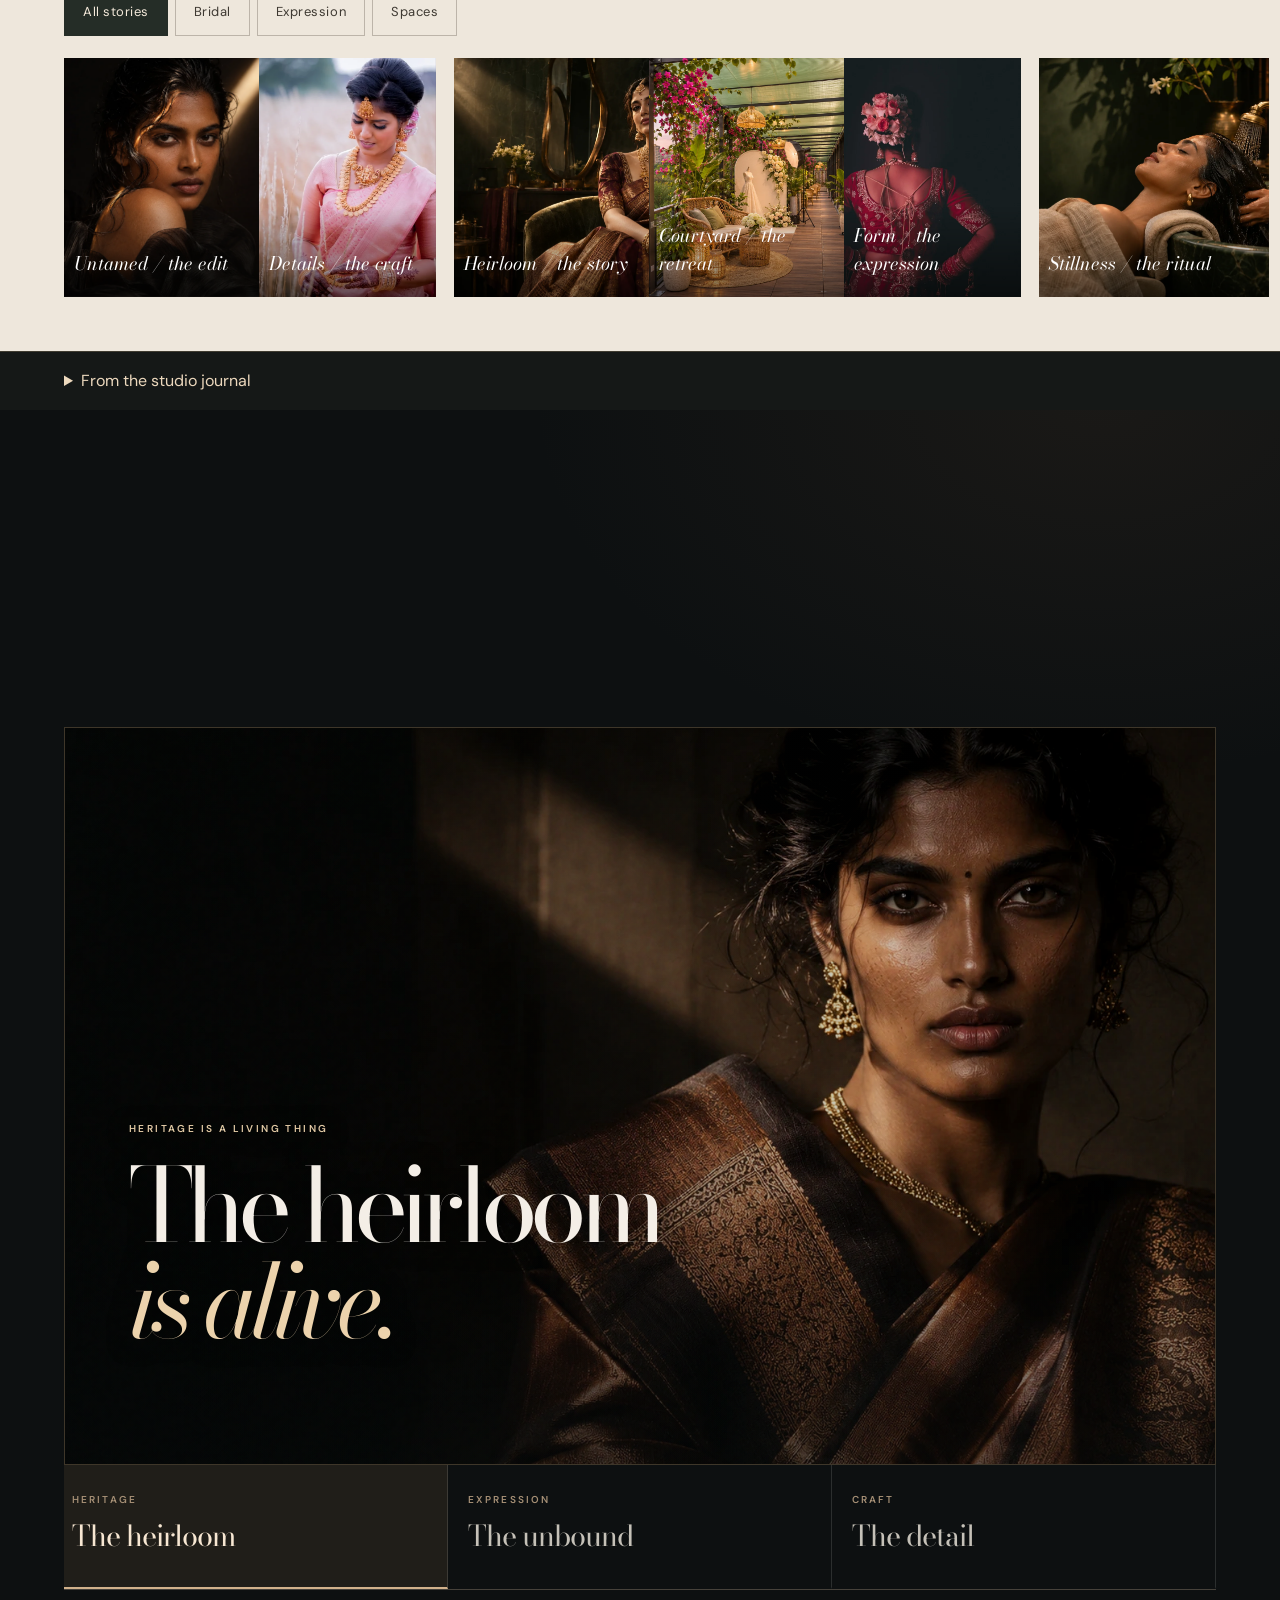
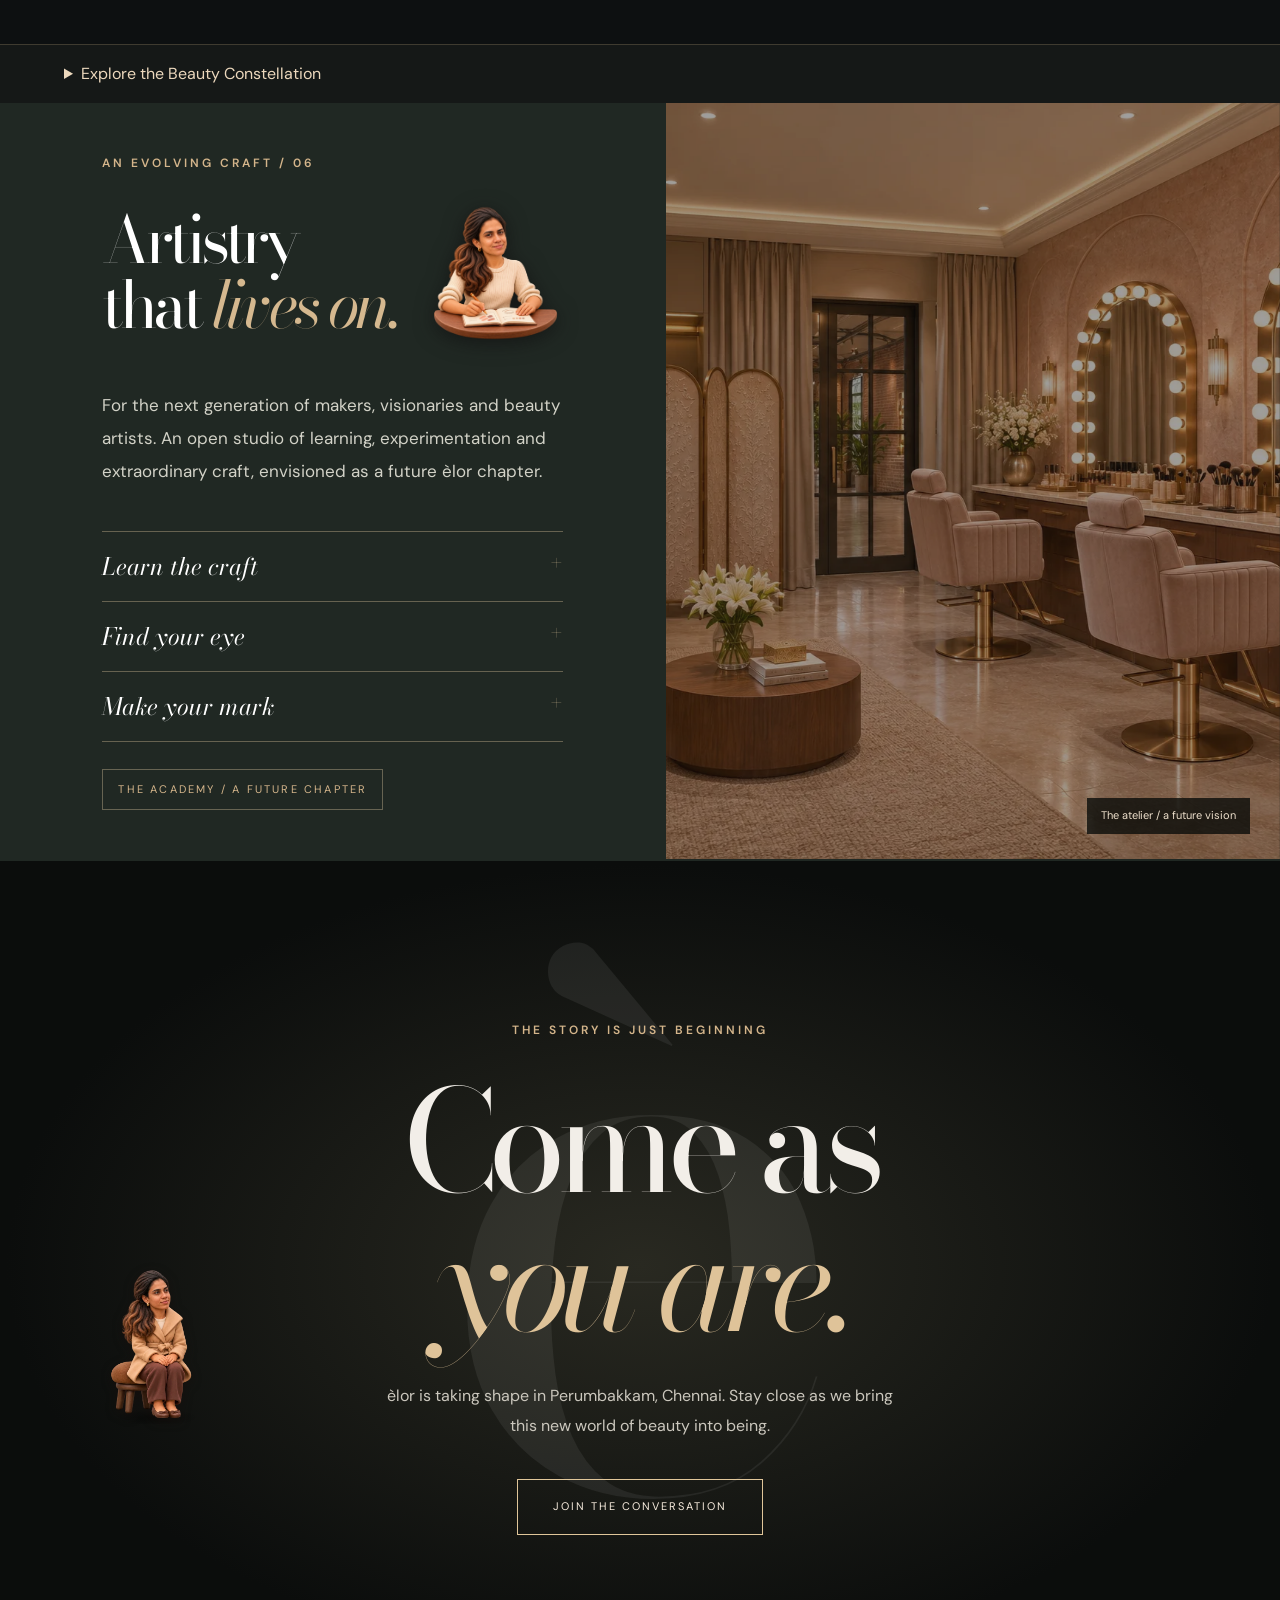
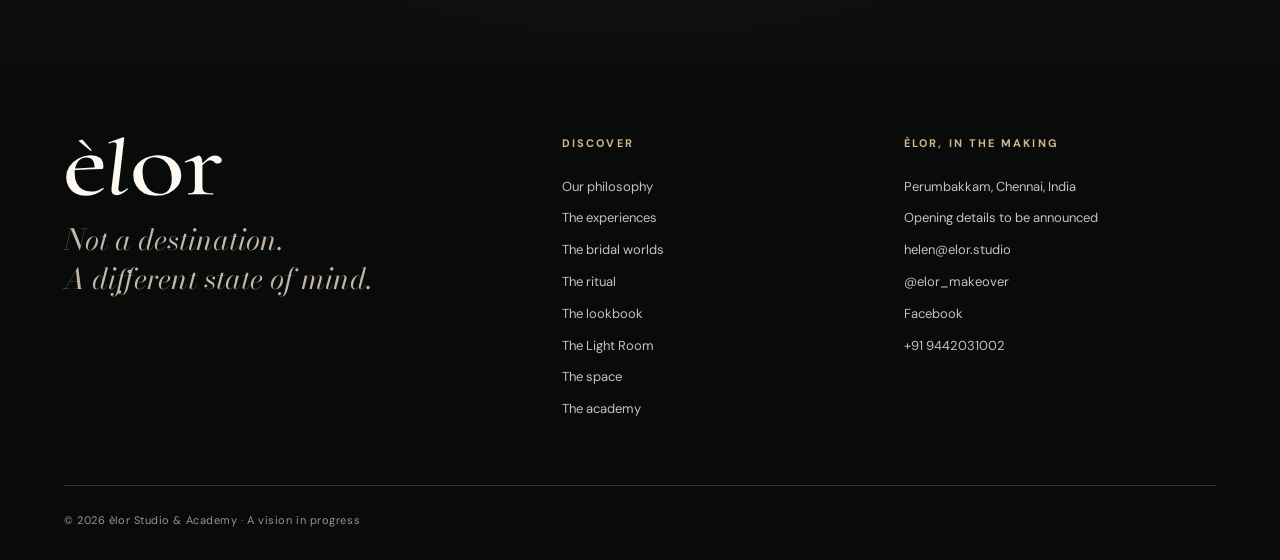
==== commit 60448893: "Prepare fixed hero character seats for approval" ====
--- a/index.html
+++ b/index.html
@@ -515,7 +515,7 @@
   <script src="assets/elor-webgl-loader.js" defer></script>
   <script src="assets/elor-chapters.js" defer></script>
   <script type="module" src="assets/elor-unveil-miniatures.js?v=one-gesture"></script>
-  <script src="assets/elor-perched-stylists.js?v=seated-loop" defer></script>
+  <script src="assets/elor-perched-stylists.js?v=fixed-seats" defer></script>
   <script type="module" src="assets/elor-atelier-live.js?v=seated-loop"></script>
   <script type="module" src="assets/elor-instagram-guide.js?v=character-loops"></script>
   <script type="module" src="assets/elor-arrival-guide.js?v=owner-likeness"></script>
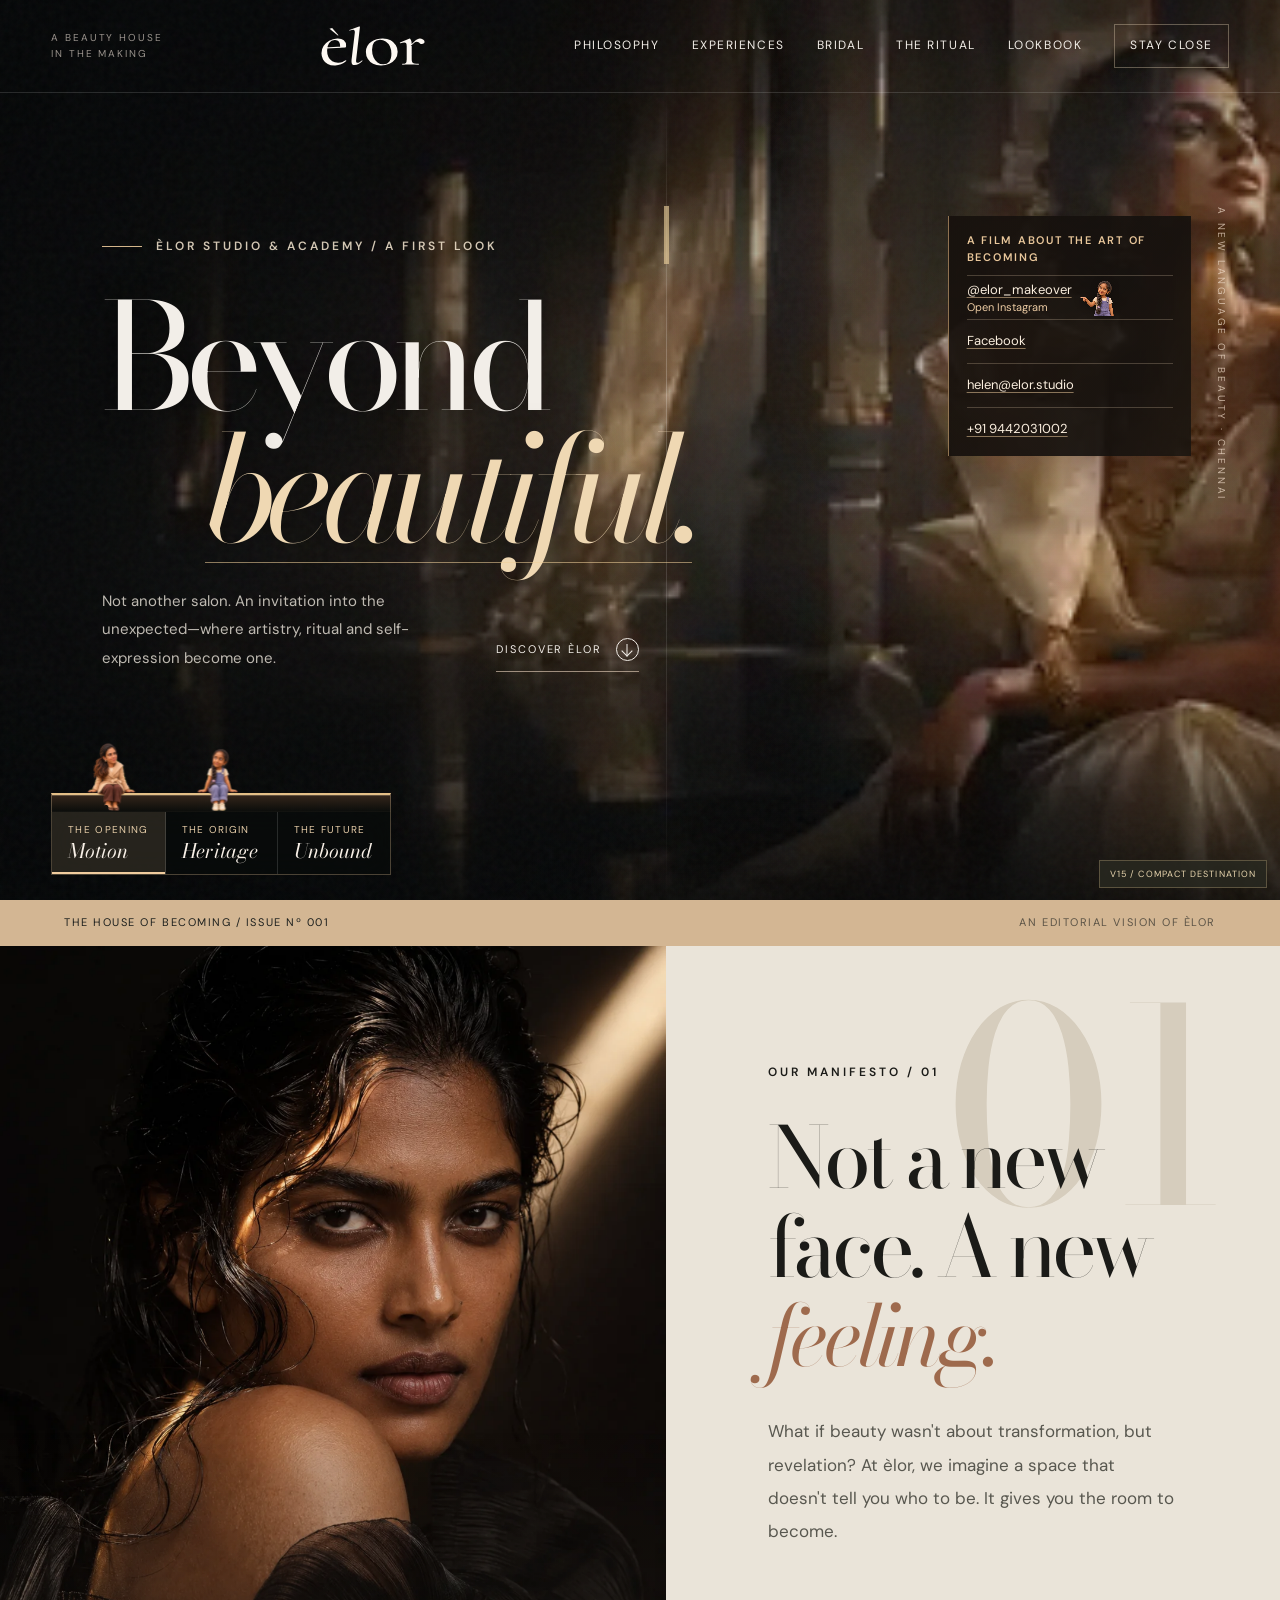
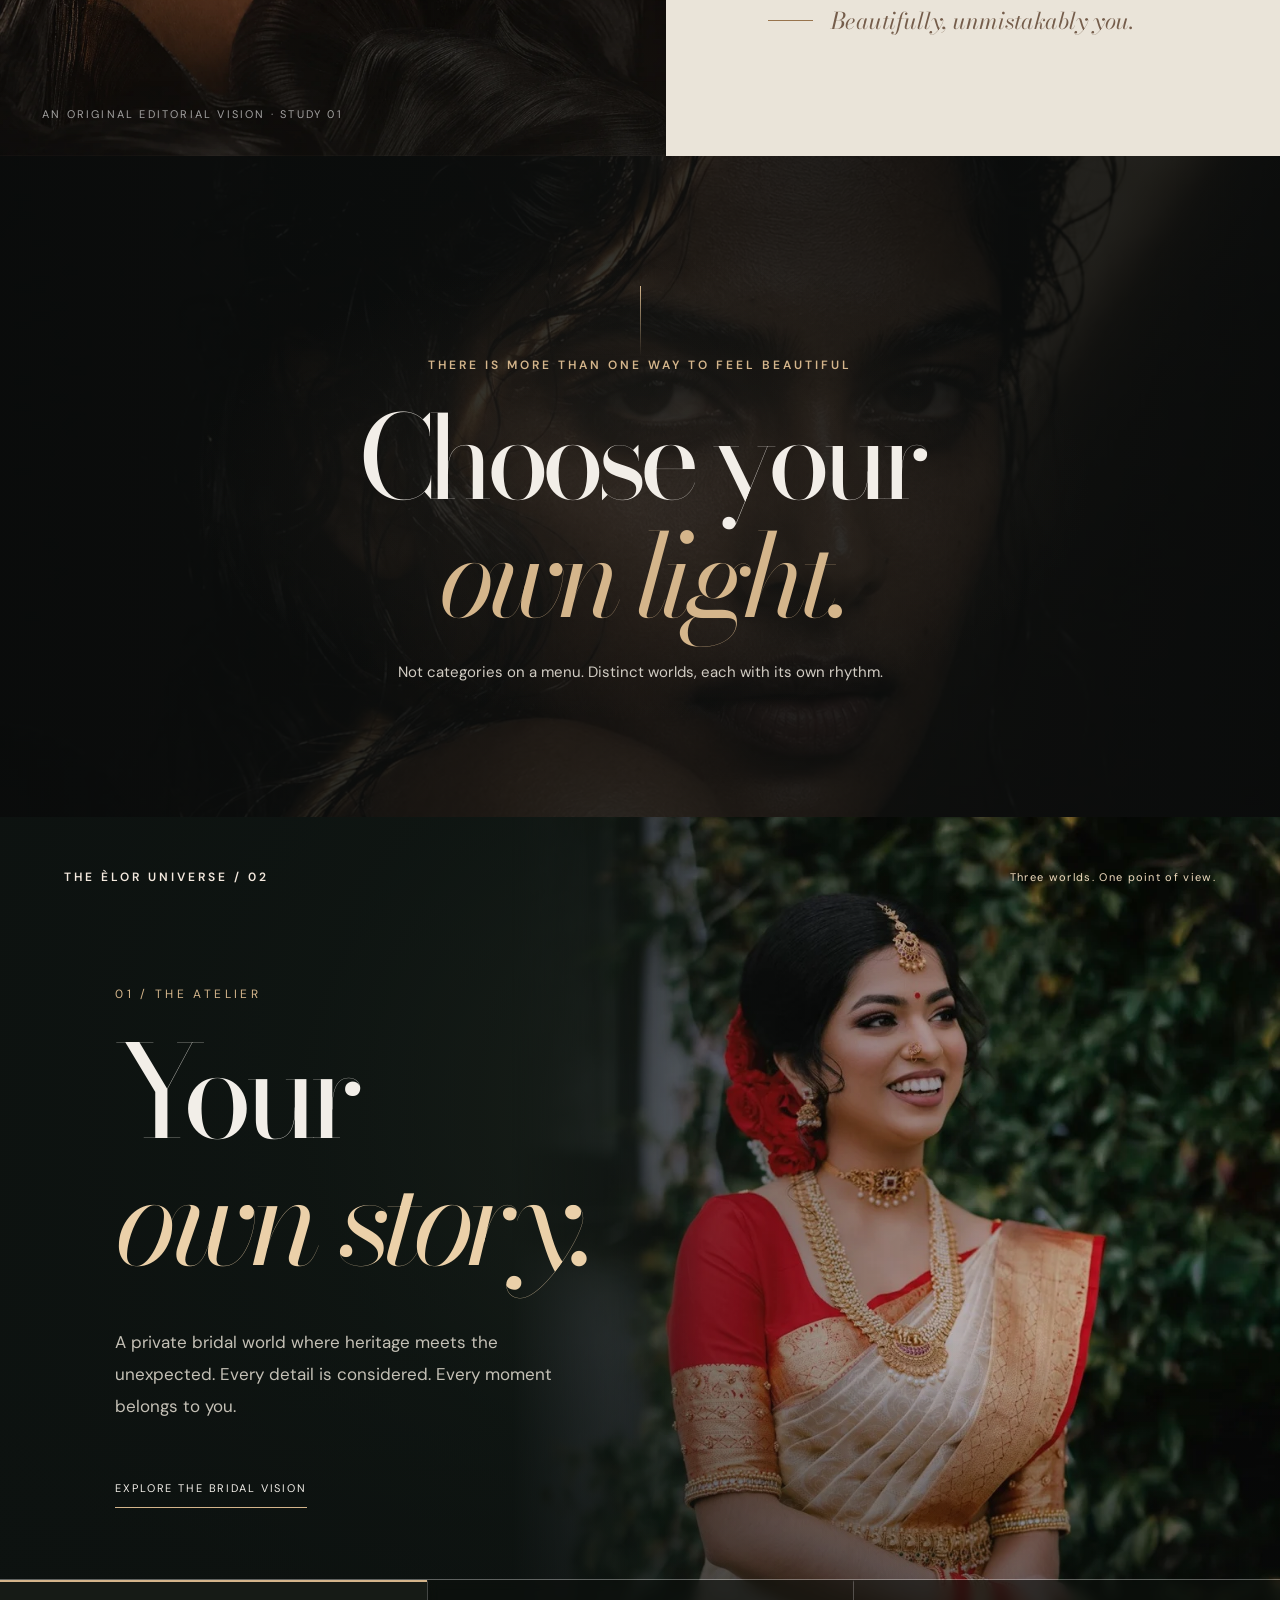
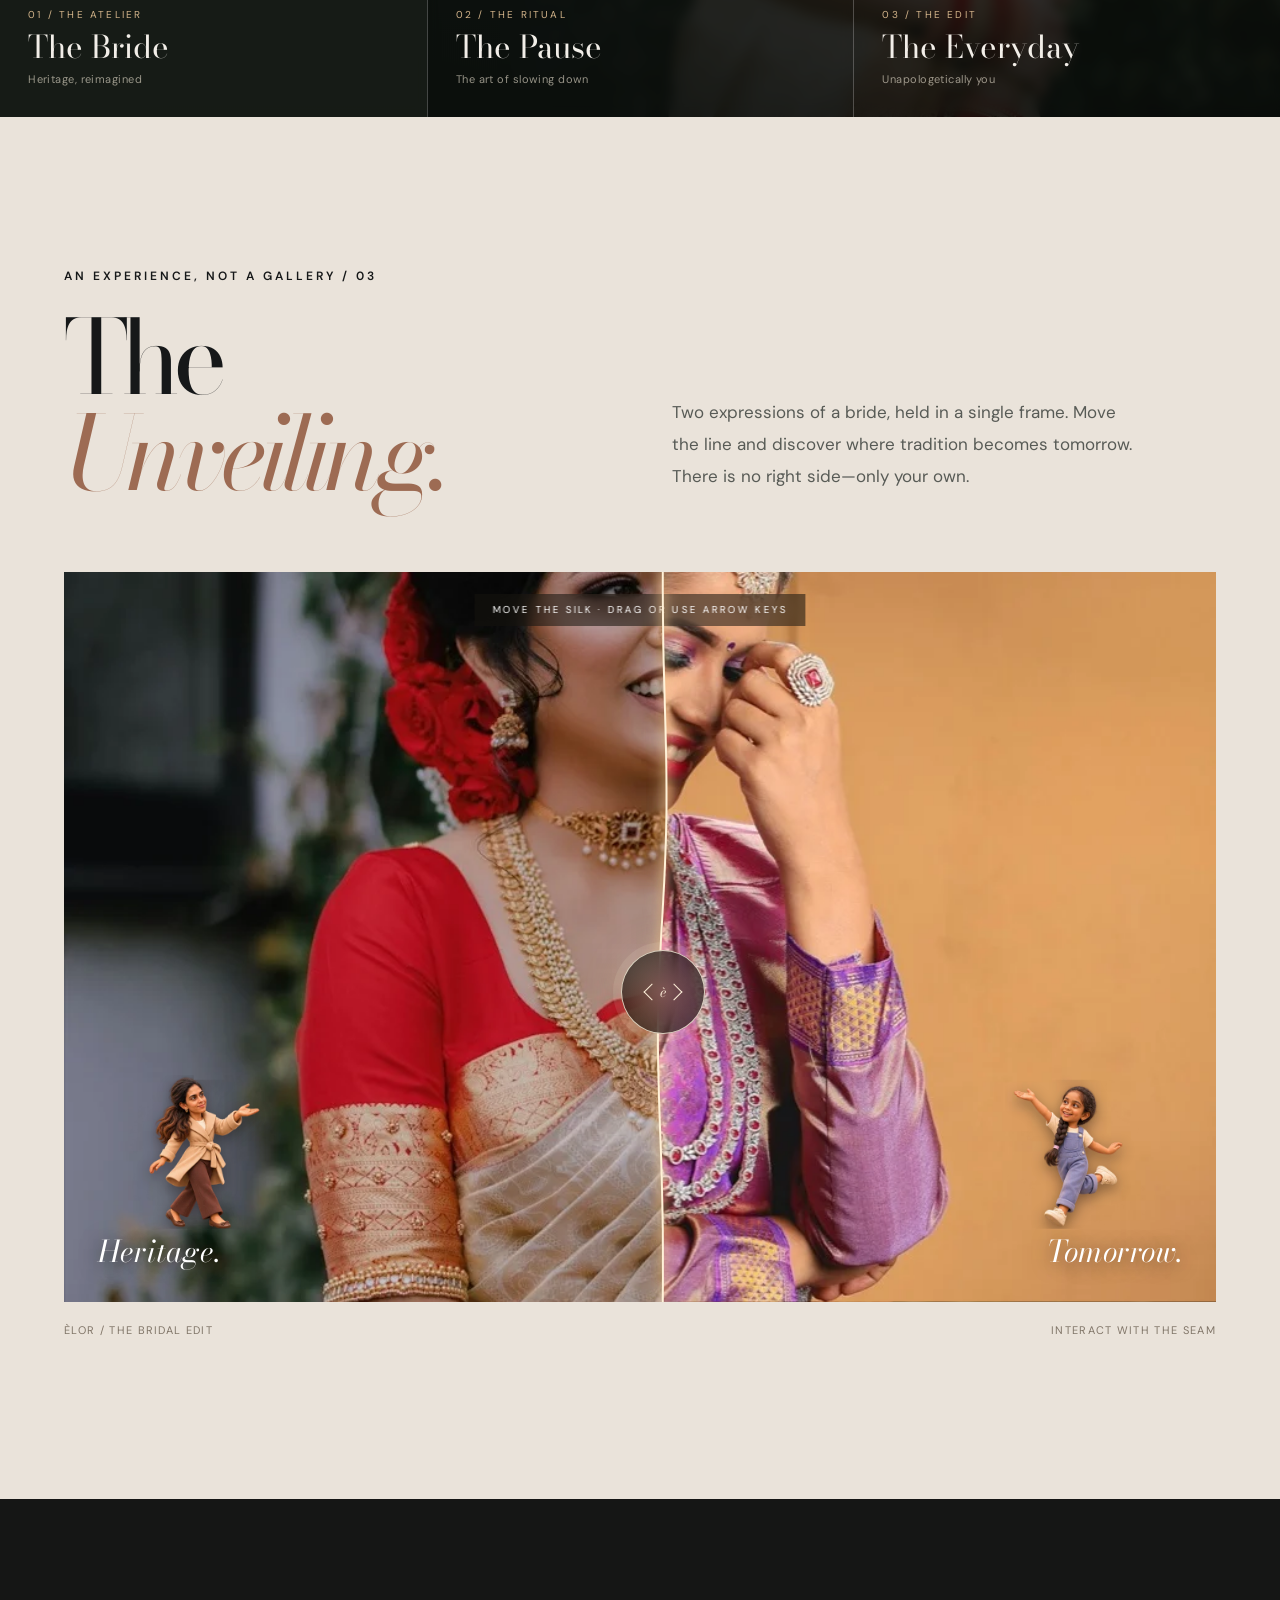
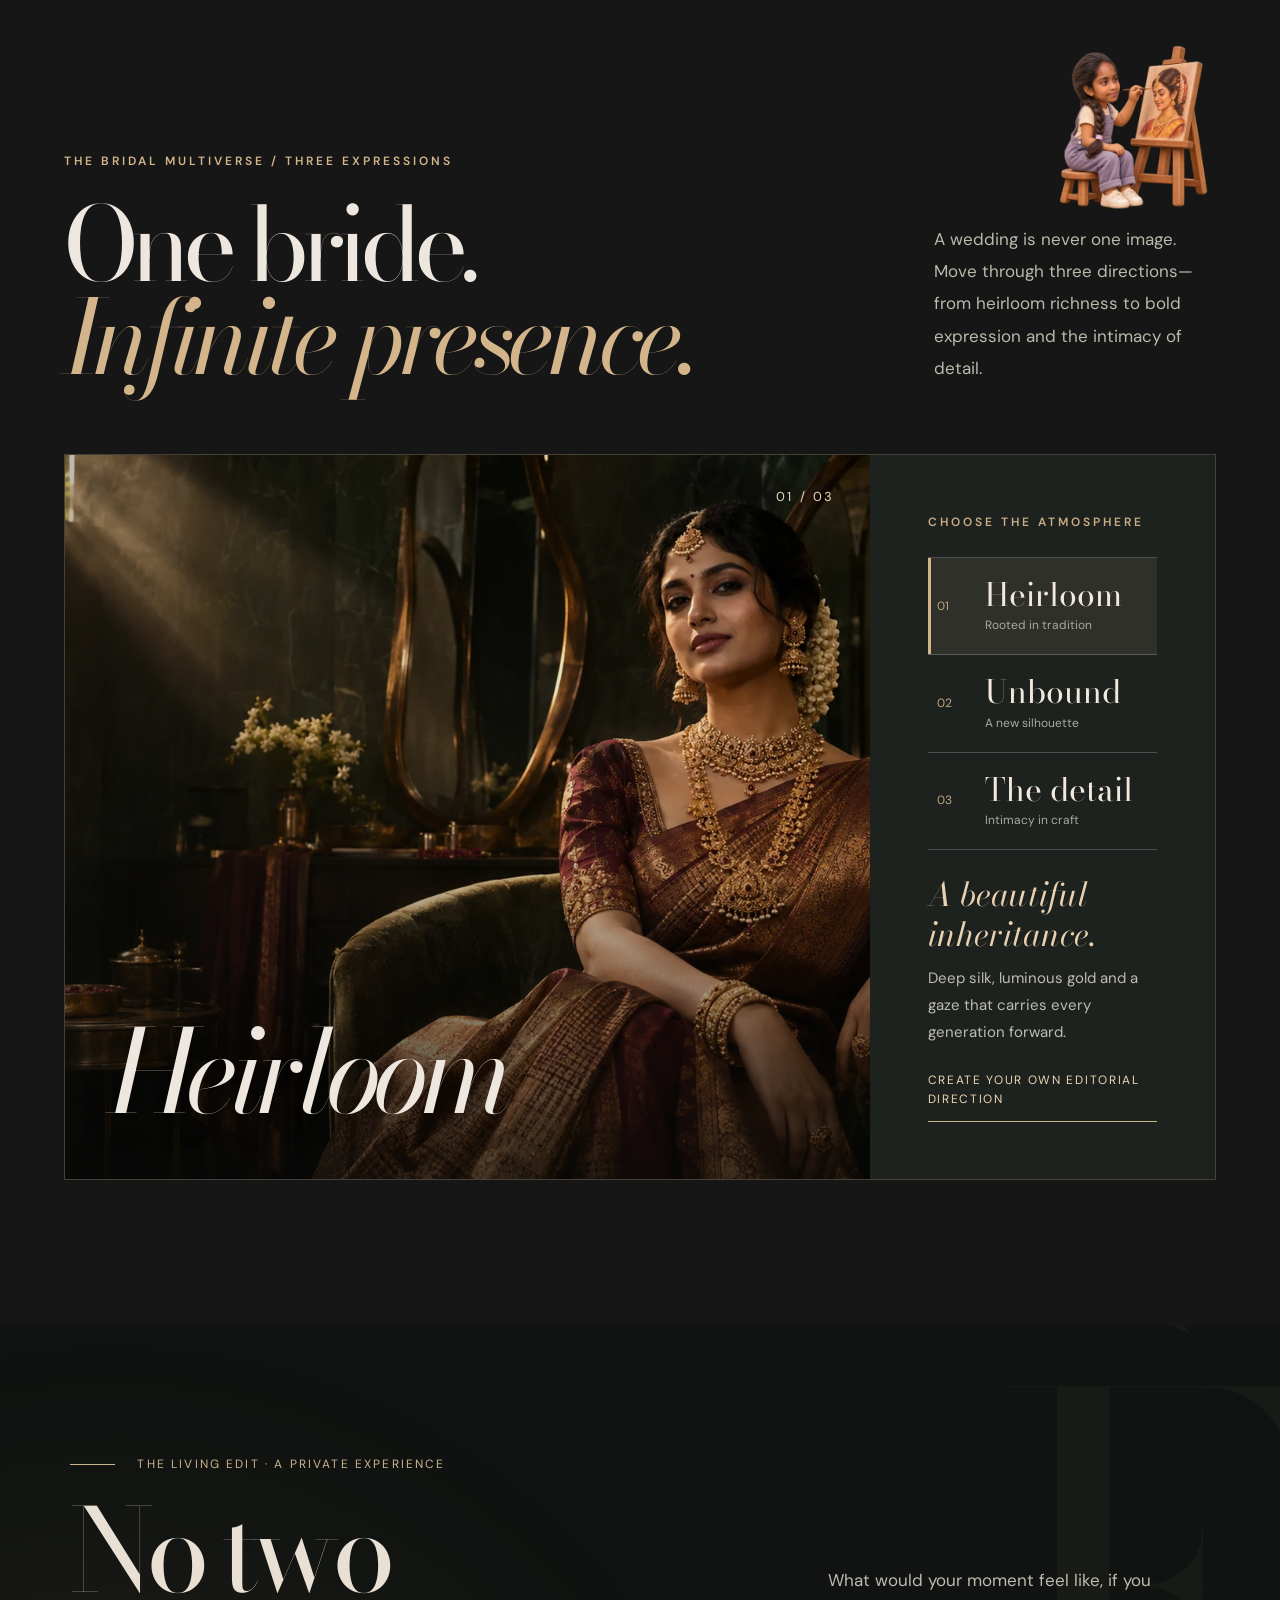
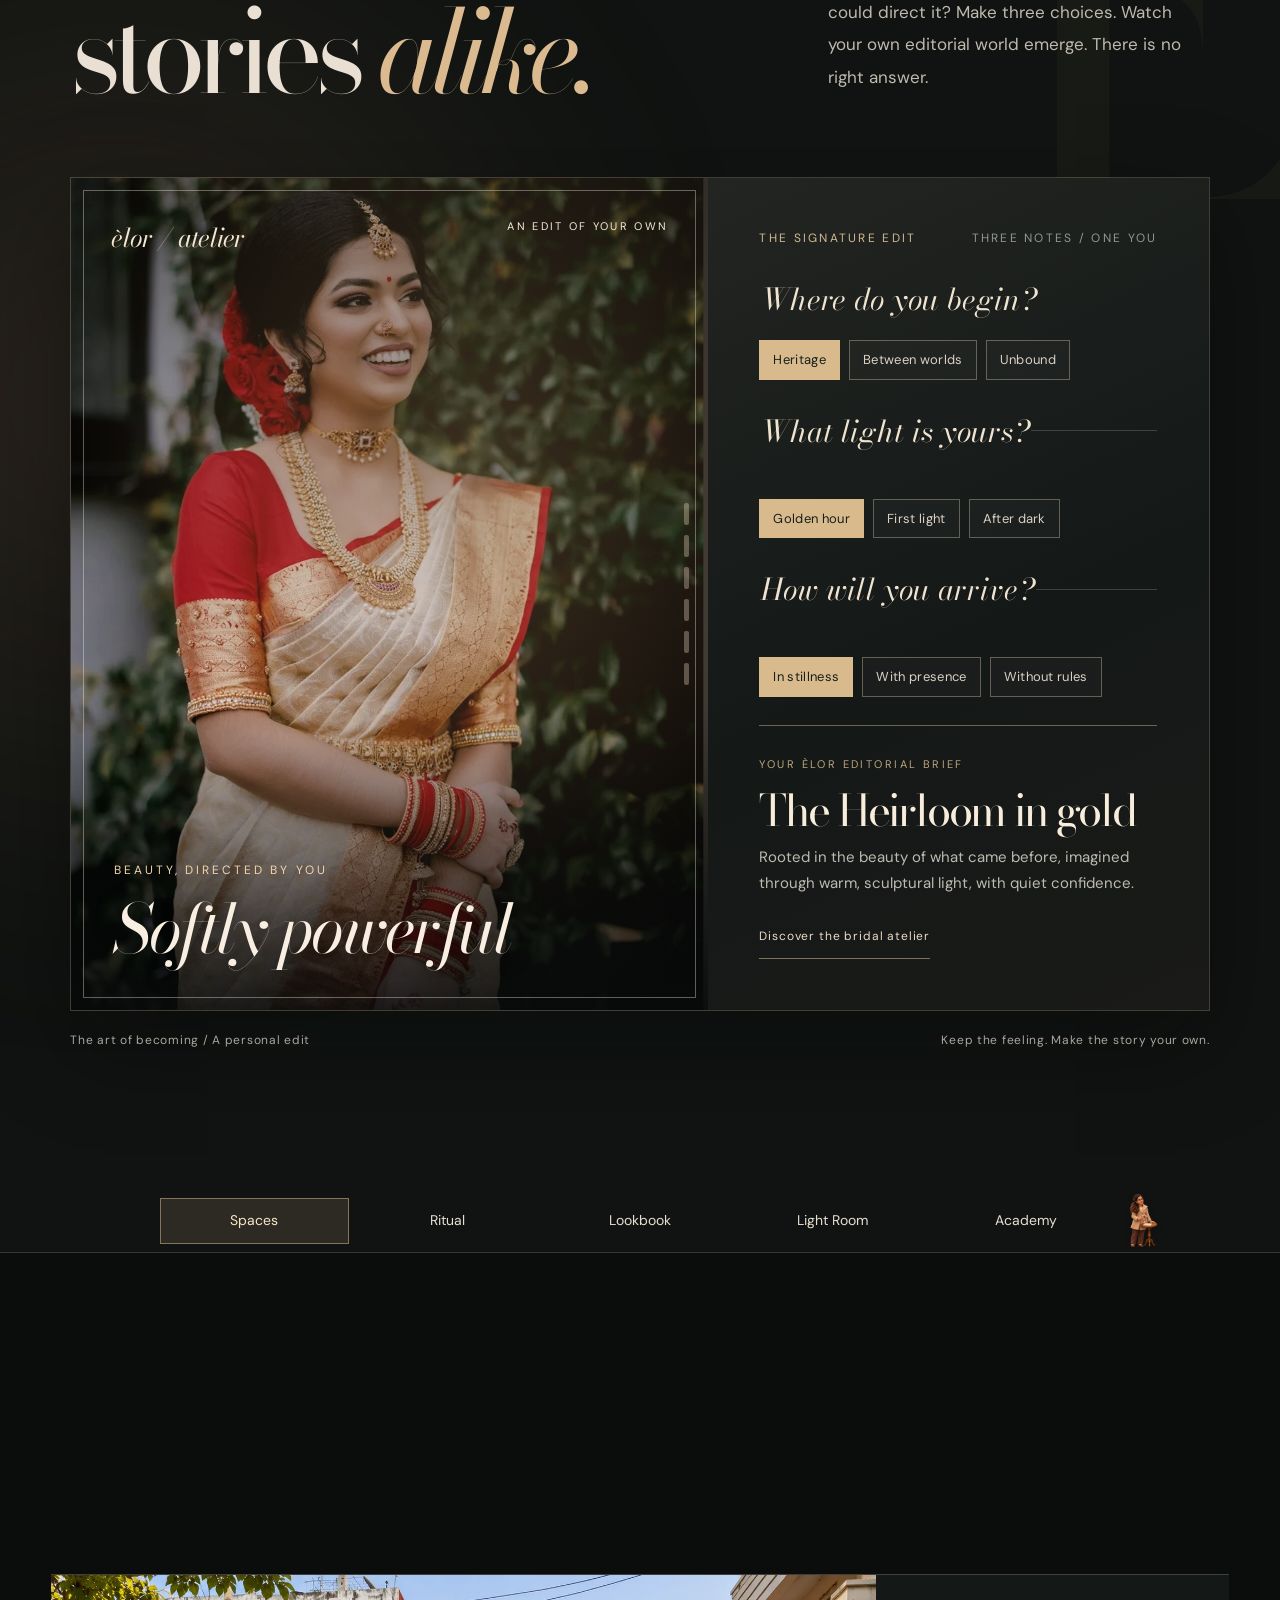
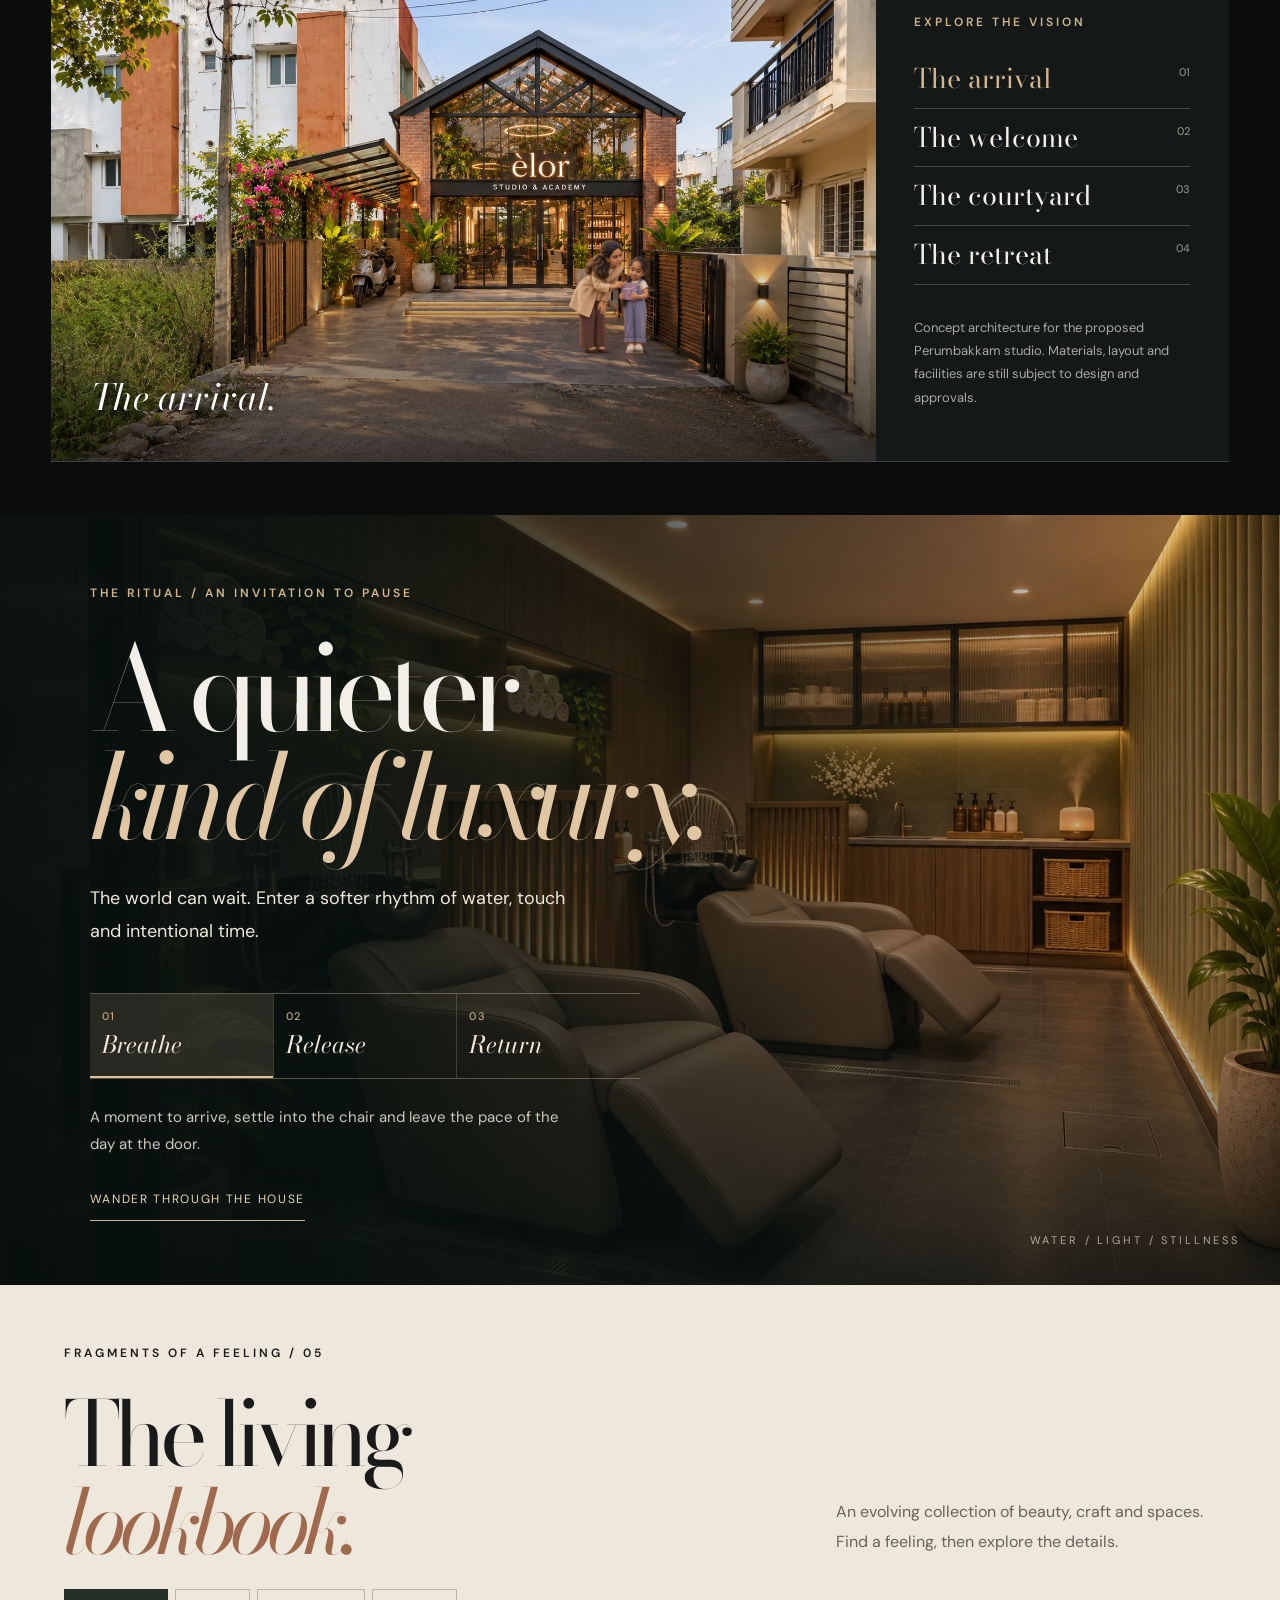
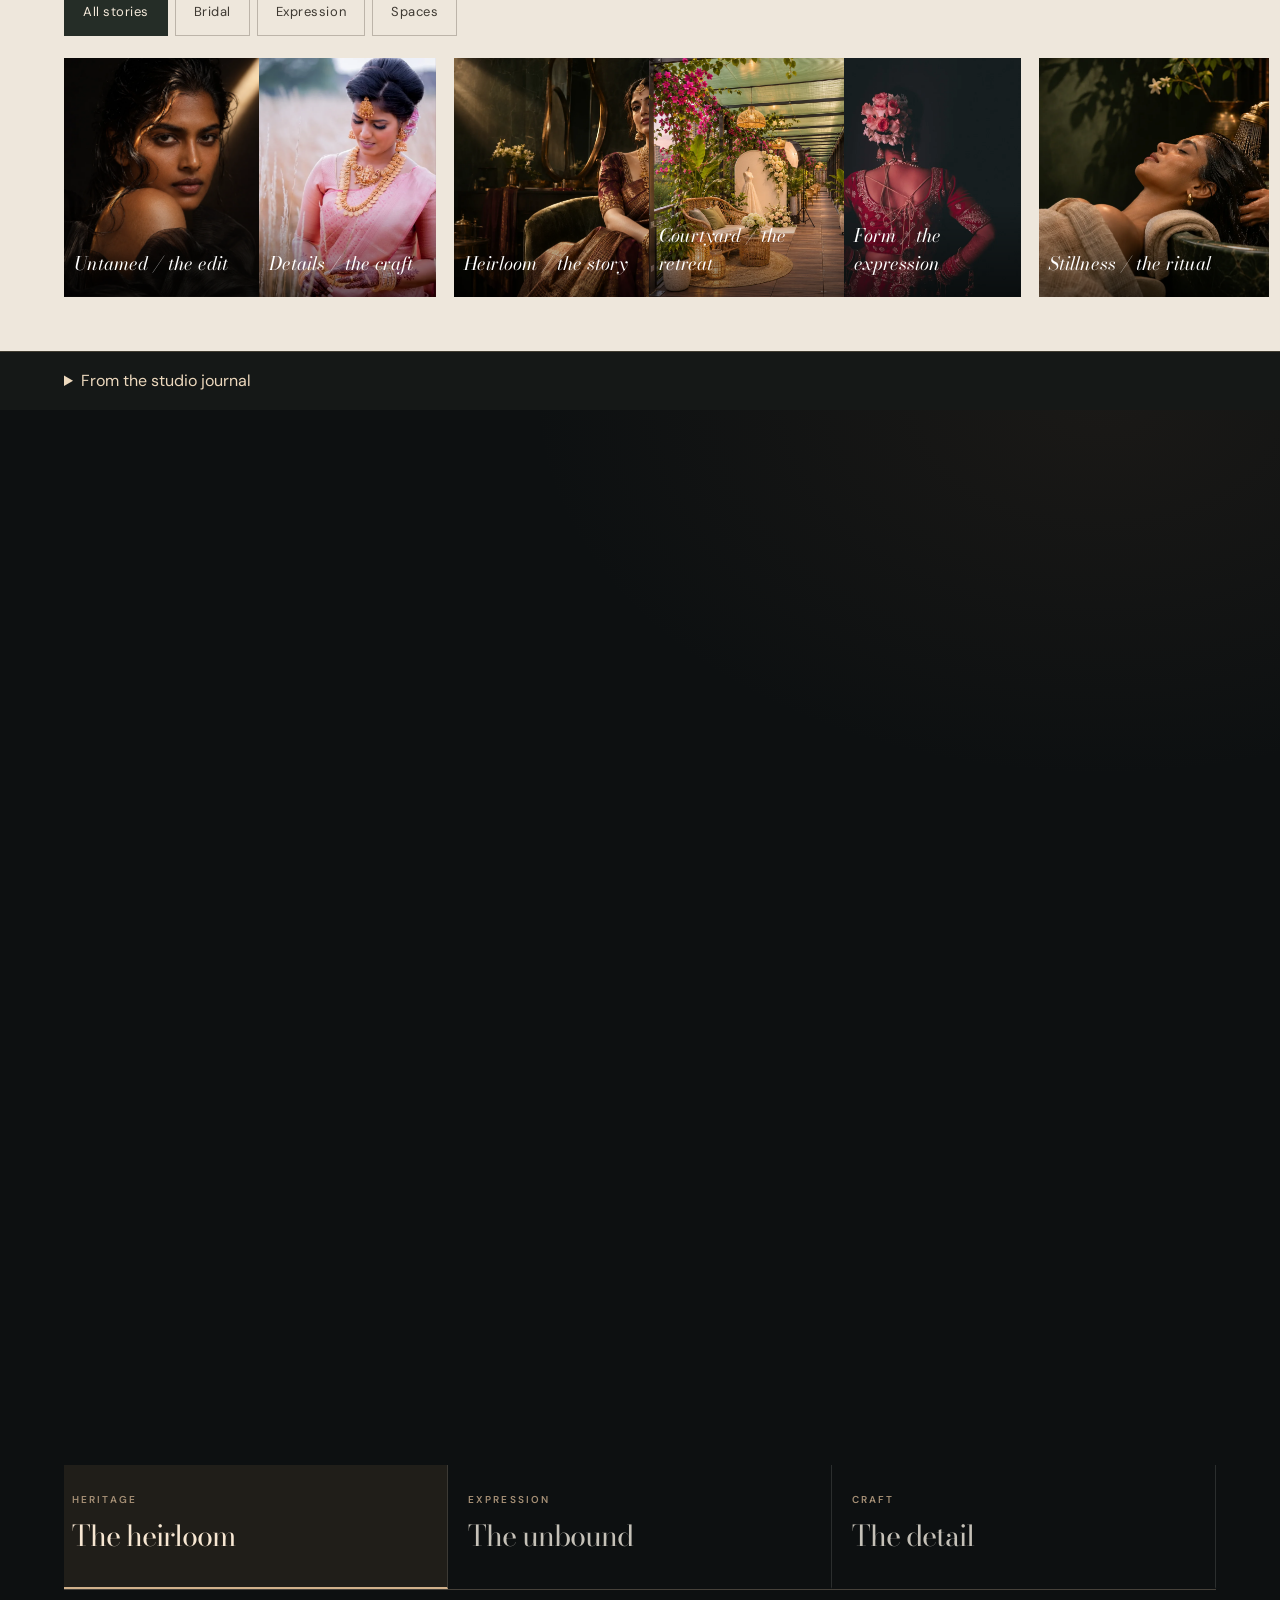
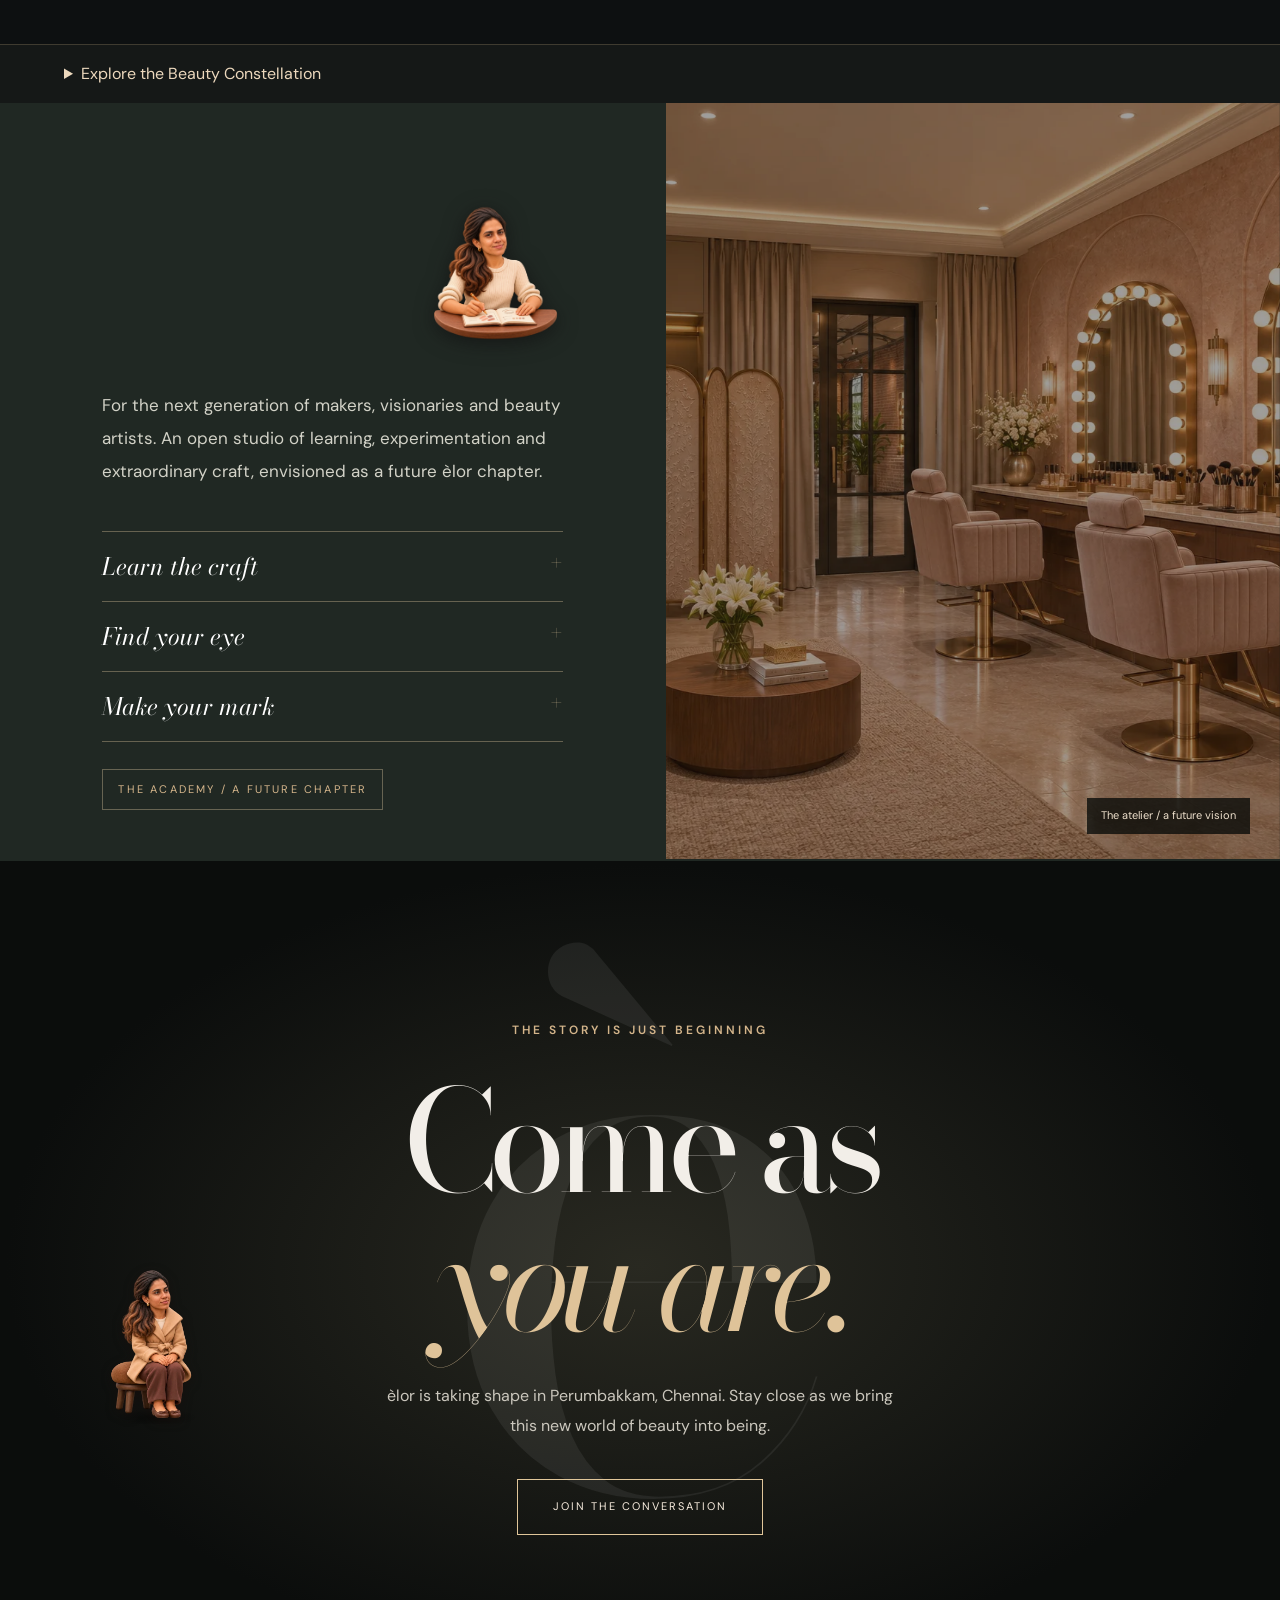
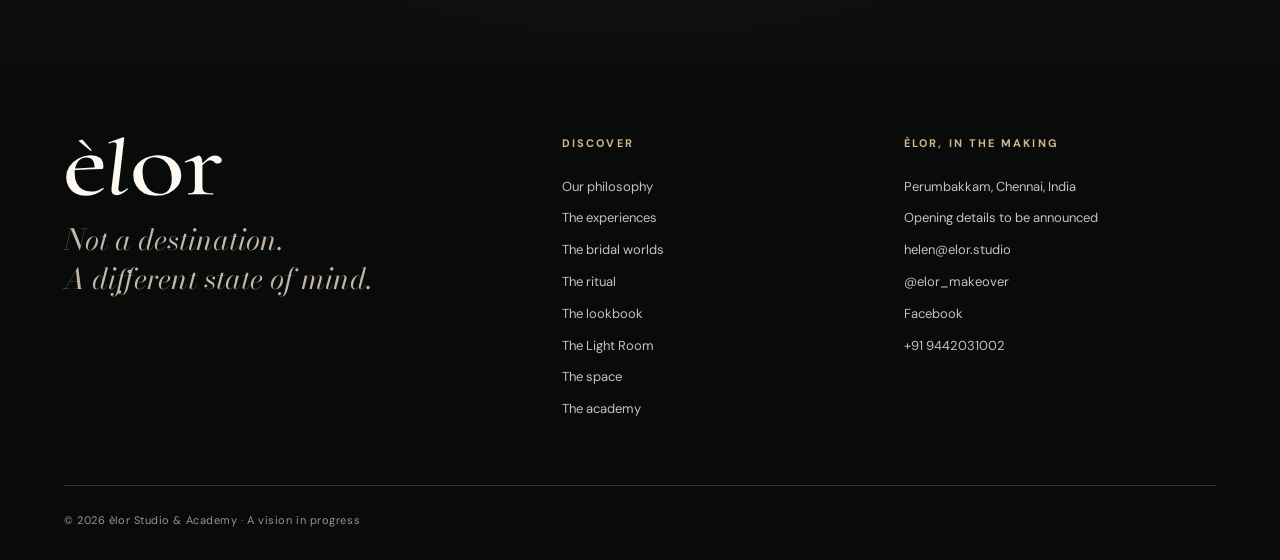
==== commit 3c4812c7: "Prepare automatic welcome sound without a site mute control" ====
--- a/index.html
+++ b/index.html
@@ -157,13 +157,11 @@
   <link rel="stylesheet" href="assets/elor-bridal-painter.css?v=photo-face">
   <link rel="stylesheet" href="assets/elor-academy-guide.css">
   <link rel="stylesheet" href="assets/elor-academy-mentor.css?v=owner-likeness">
-  <link rel="stylesheet" href="assets/elor-site-sound.css">
   <noscript><style>.destination-panel .reveal, #unveiling .reveal { opacity:1; transform:none; }</style></noscript>
 </head>
 <body>
   <div id="readingProgress" class="reading-progress" aria-hidden="true"></div>
   <a class="skip-link" href="#main">Skip to content</a>
-  <button id="siteSoundToggle" class="site-sound-toggle" type="button" hidden aria-pressed="false">Mute site sounds</button>
   <div class="opening-veil" aria-hidden="true"><div class="opening-veil-inner"><img src="assets/elor-logo.svg?v=ivory" alt=""><span>Studio &amp; Academy · Chennai</span><i class="opening-veil-line"></i></div></div>
   <header class="site-header" id="siteHeader">
     <div class="brand-side">A beauty house<br>in the making</div>
@@ -419,8 +417,8 @@
     <section id="invitation" class="finale" aria-labelledby="finalHeading"><span class="eyebrow gold reveal">The story is just beginning</span><h2 id="finalHeading" class="reveal">Come as<br><em>you are.</em></h2><span class="invitation-guide" aria-hidden="true"></span><p class="reveal">èlor is taking shape in Perumbakkam, Chennai. Stay close as we bring this new world of beauty into being.</p><a class="final-link reveal" href="mailto:helen@elor.studio?subject=Hello%20%C3%A8lor%20%E2%80%94%20keep%20me%20updated">Join the conversation</a></section>
   </main>
   <footer class="footer"><div class="footer-top"><div><img class="footer-logo" src="assets/elor-logo.svg?v=ivory" alt="èlor"><p class="footer-tag">Not a destination.<br>A different state of mind.</p></div><div class="footer-col"><h3>Discover</h3><a href="#philosophy">Our philosophy</a><a href="#worlds">The experiences</a><a href="#bridal-worlds">The bridal worlds</a><a href="#ritual">The ritual</a><a href="#lookbook">The lookbook</a><a href="#light-room">The Light Room</a><a href="#house">The space</a><a href="#academy">The academy</a></div><div class="footer-col"><h3>èlor, in the making</h3><span>Perumbakkam, Chennai, India</span><span>Opening details to be announced</span><a href="mailto:helen@elor.studio">helen@elor.studio</a><a href="https://www.instagram.com/elor_makeover/" target="_blank" rel="noopener" aria-label="@elor_makeover on Instagram">@elor_makeover</a><a href="https://www.facebook.com/share/1EEv4g789G/?mibextid=wwXIfr" target="_blank" rel="noopener">Facebook</a><a href="tel:+919442031002">+91 9442031002</a></div></div><div class="footer-bottom"><span>© <span id="year">2026</span> èlor Studio &amp; Academy · A vision in progress</span><span class="preview-pill">V15 / compact destination</span></div></footer>
-  <audio id="welcomeSound" preload="none" src="assets/elor-welcome-preview.mp3"></audio>
-  <script type="module" src="assets/elor-site-sound.js?v=render-only"></script>
+  <audio id="welcomeSound" preload="auto" src="assets/elor-welcome-preview.mp3"></audio>
+  <script type="module" src="assets/elor-site-sound.js?v=after-load"></script>
   <script defer src="assets/elor-unveil.js"></script>
   <script defer src="assets/elor-motion.js?v=discover"></script>
   <script>
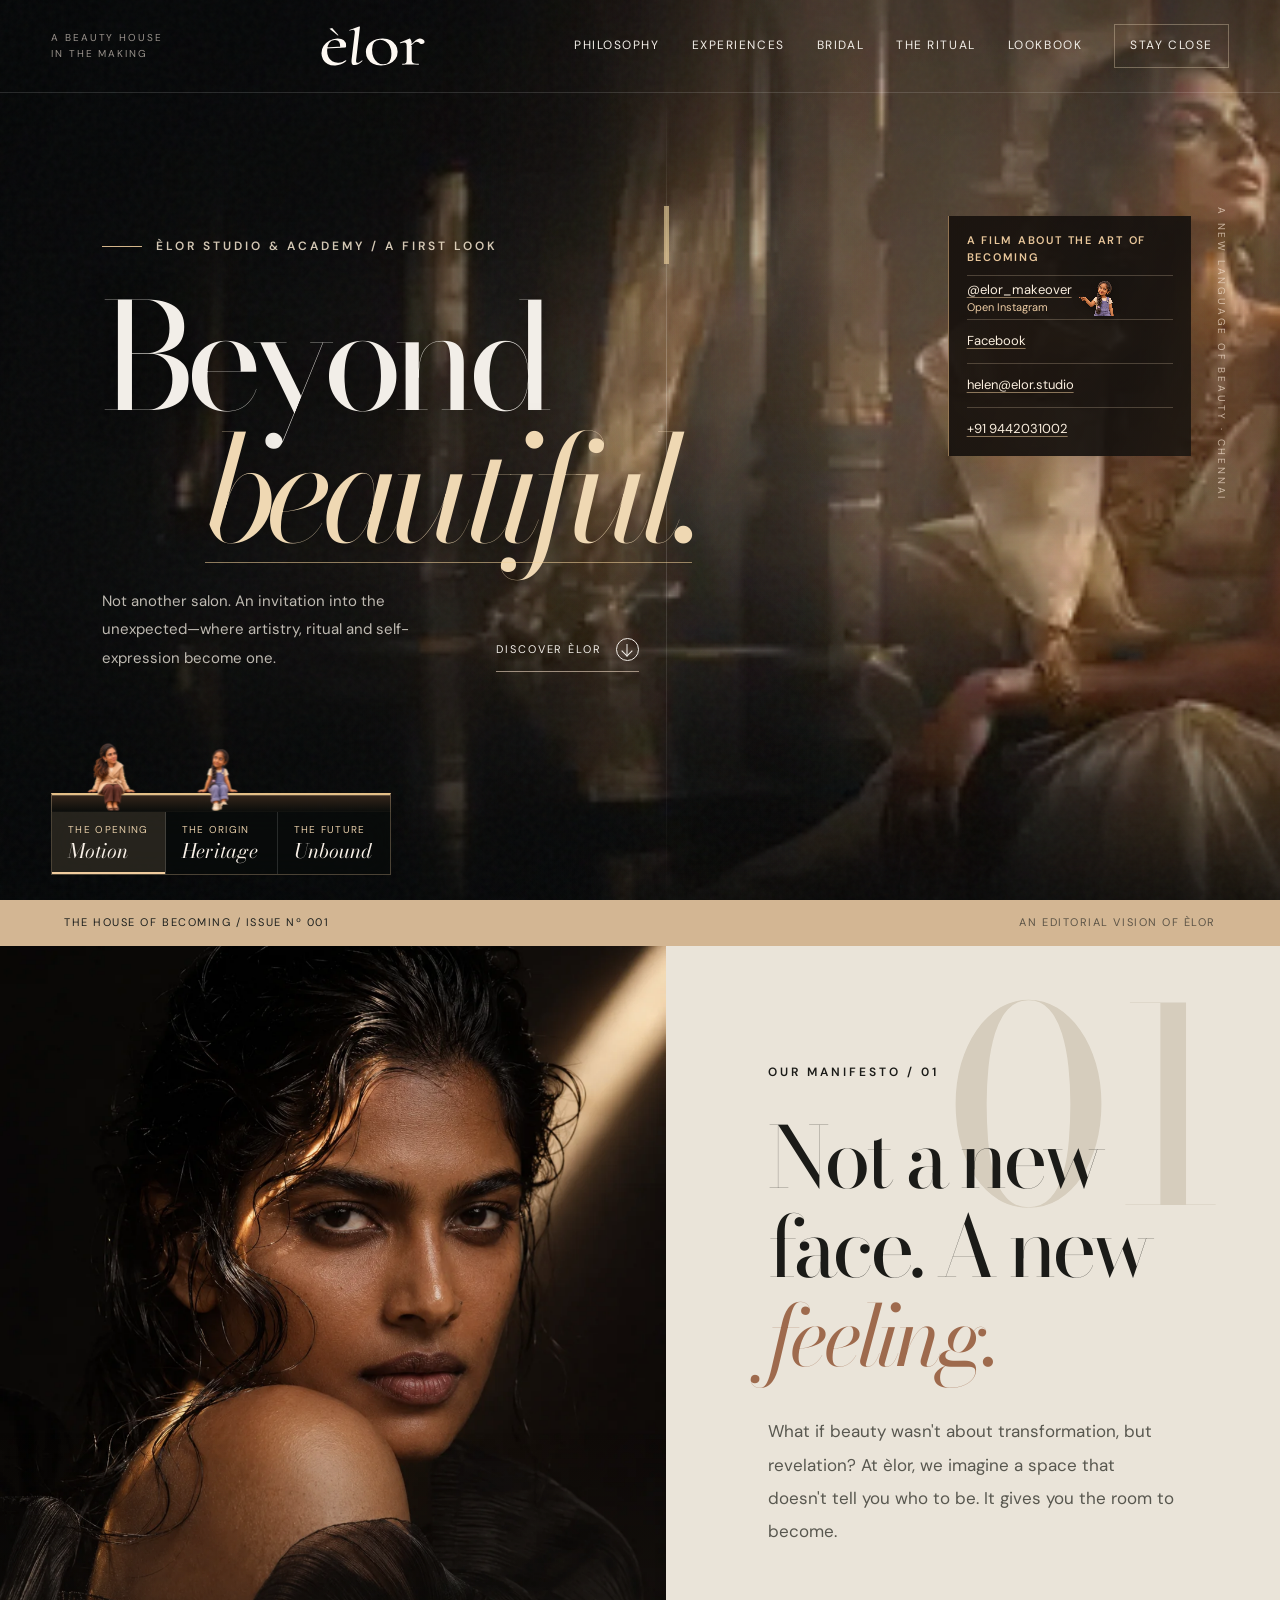
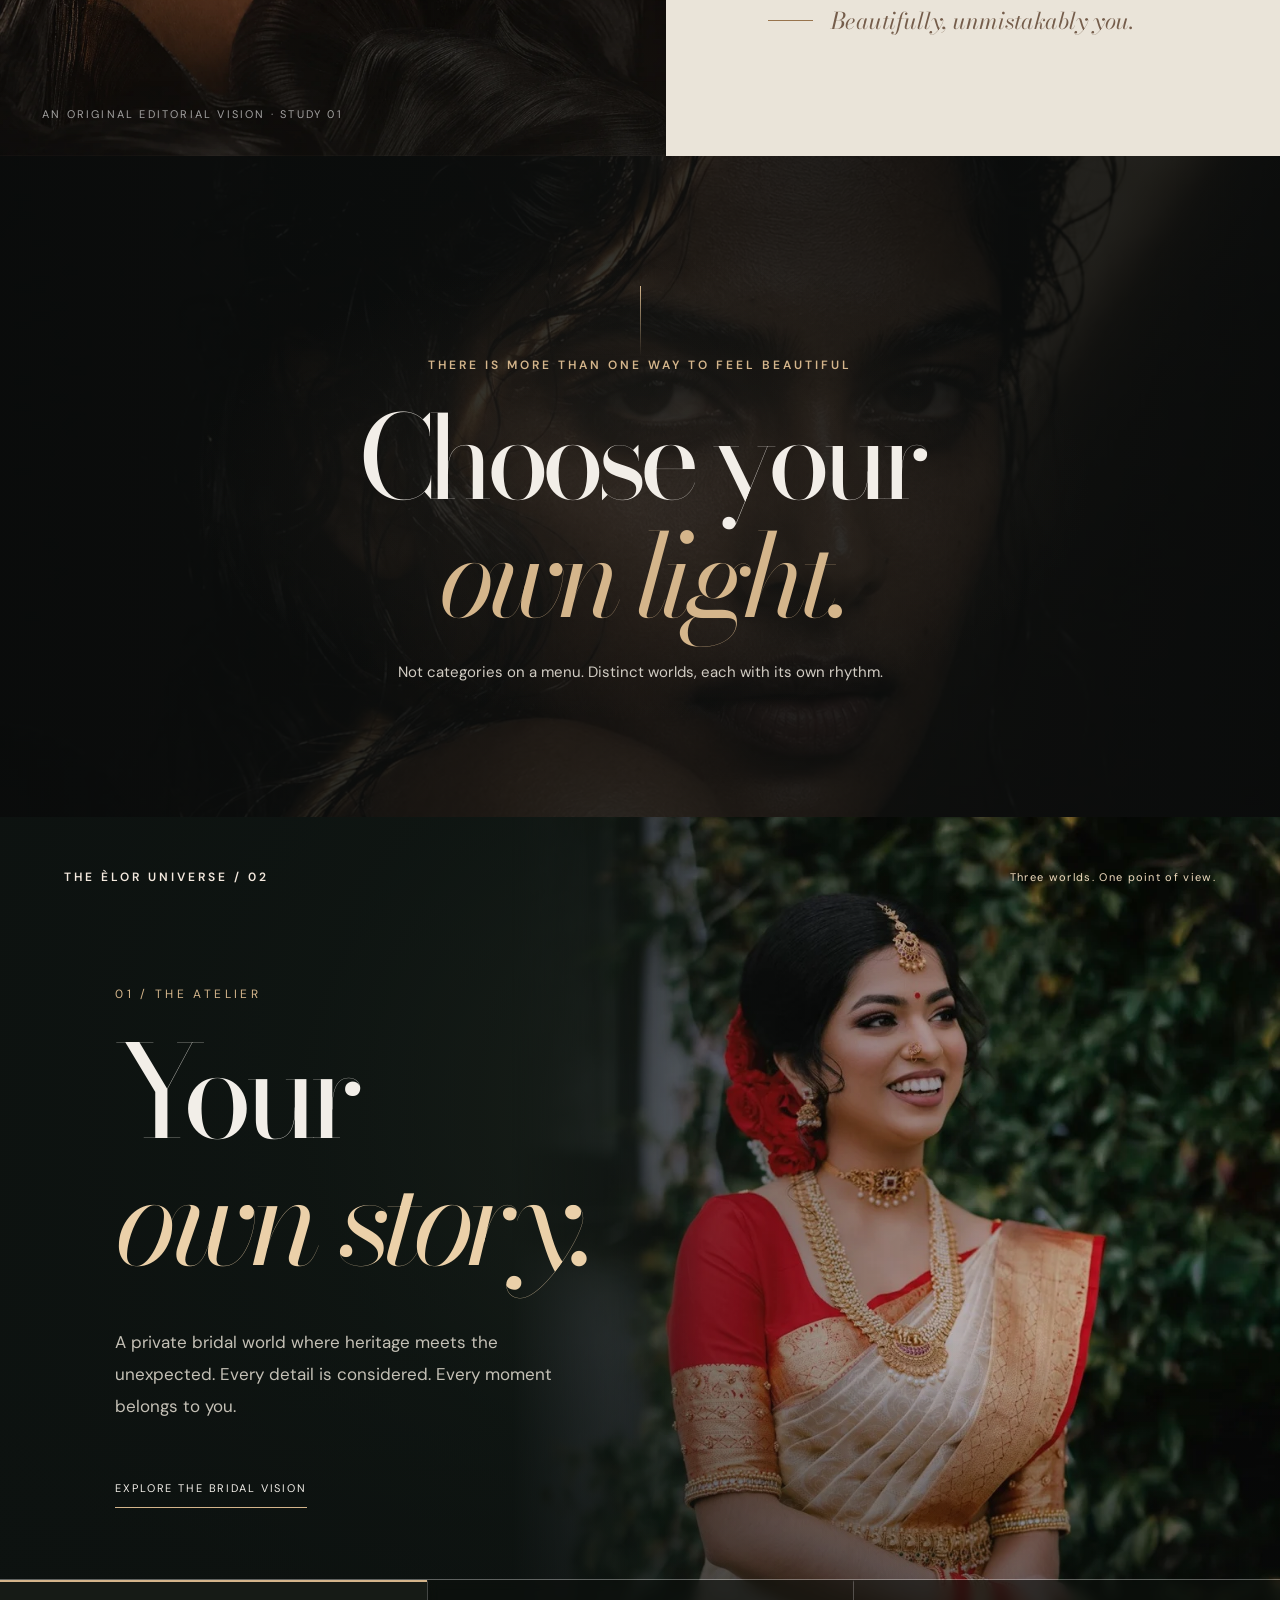
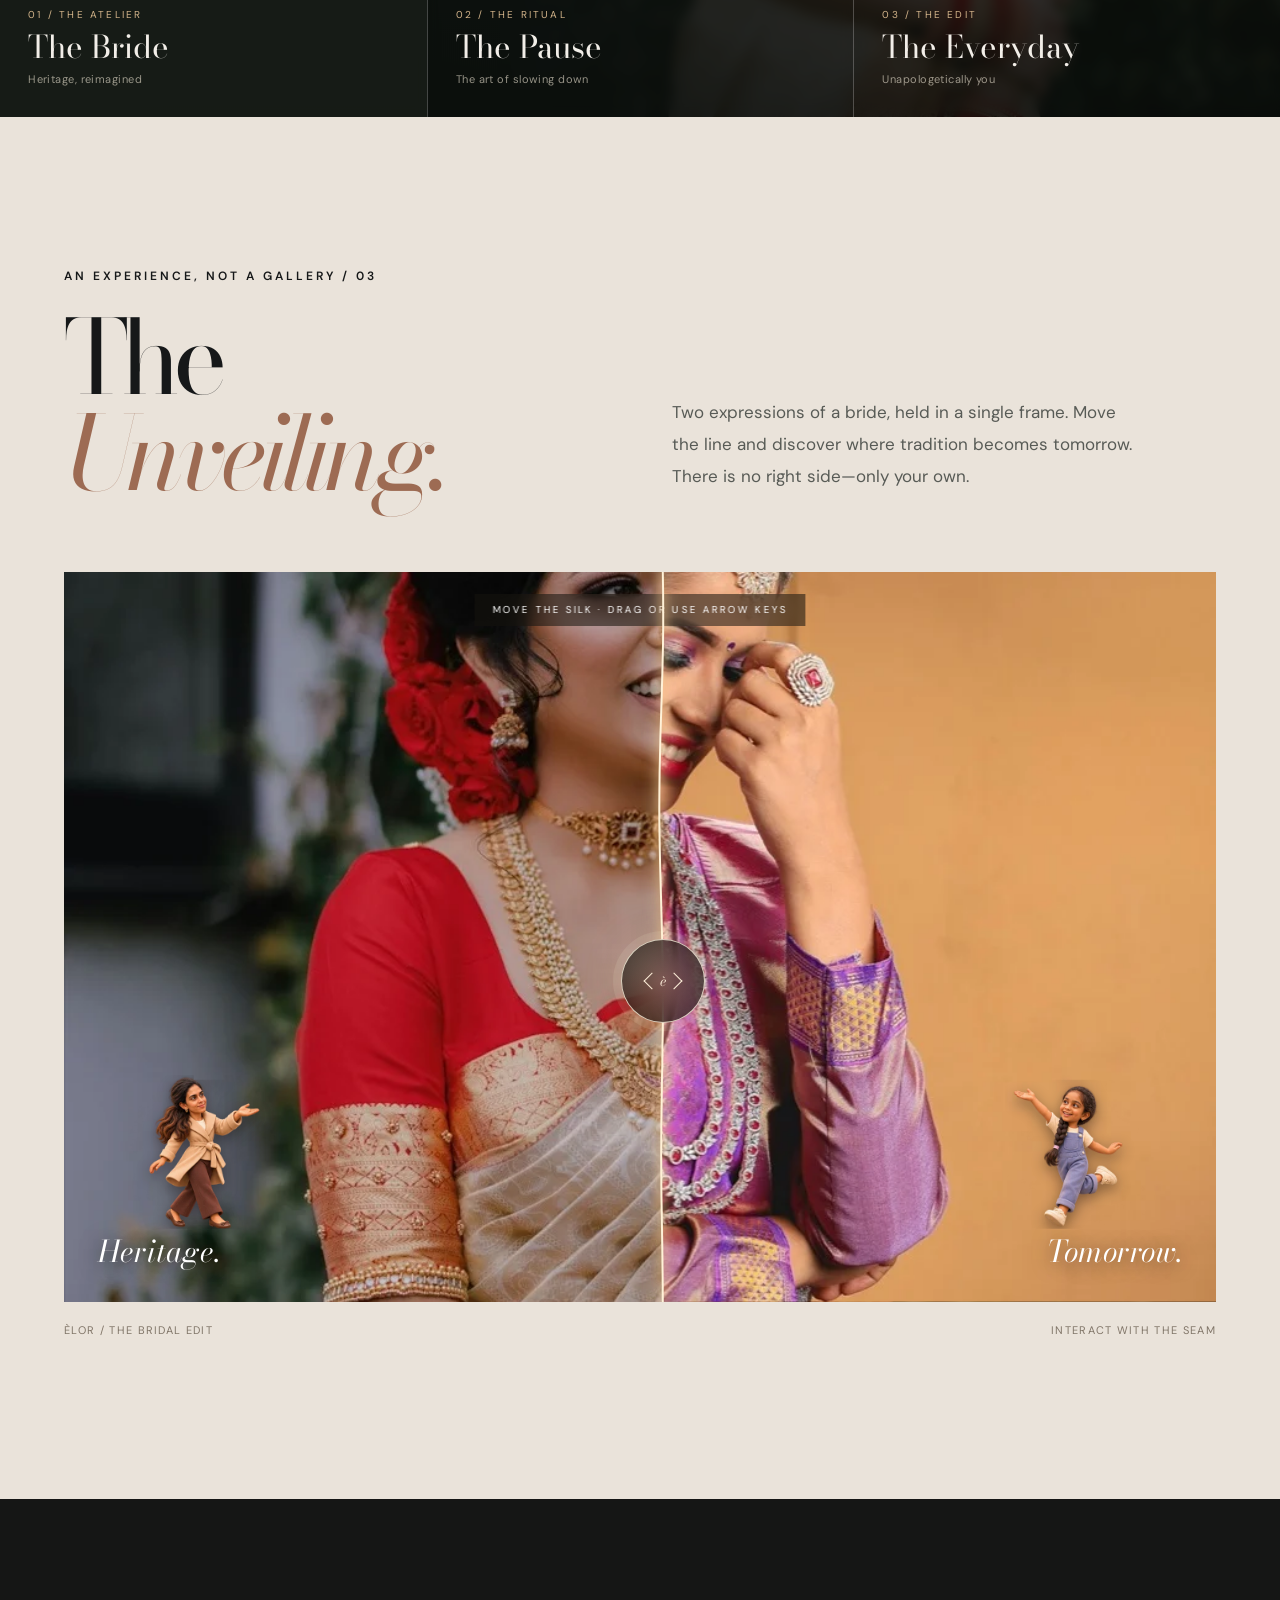
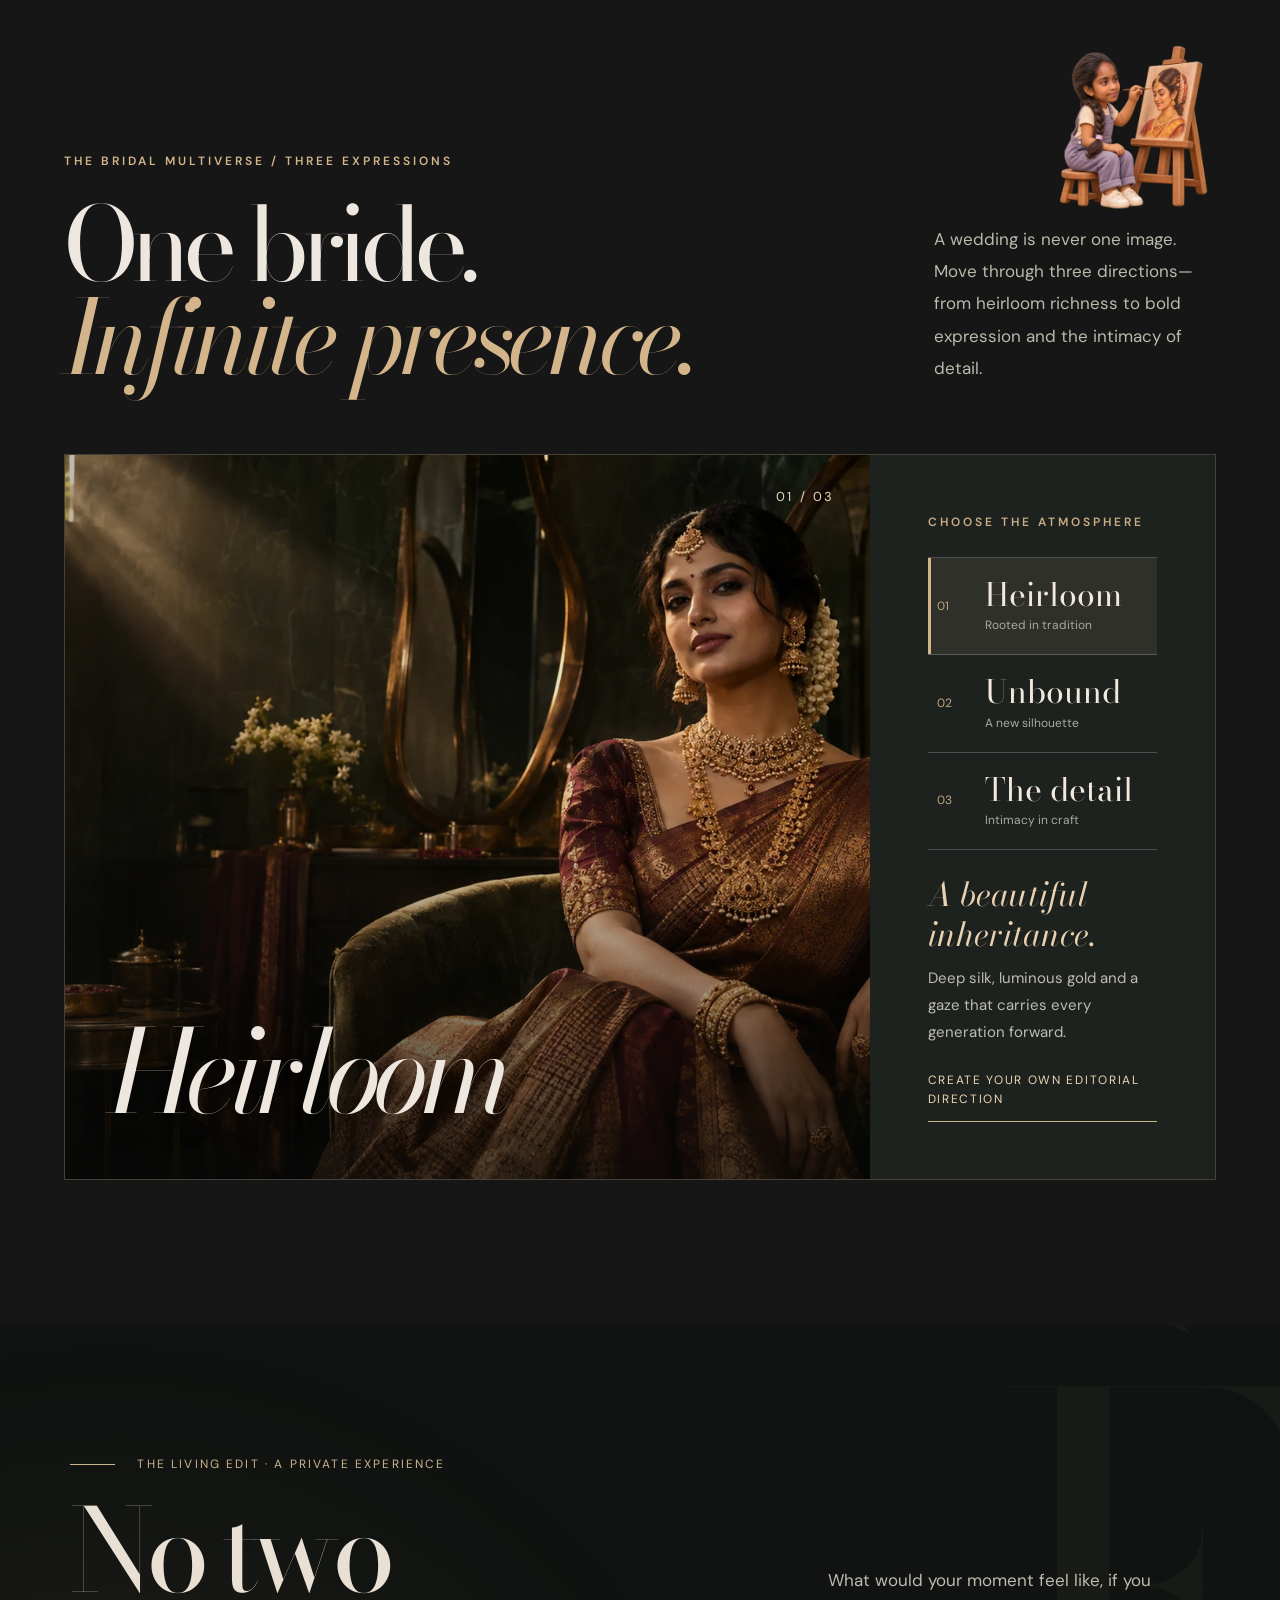
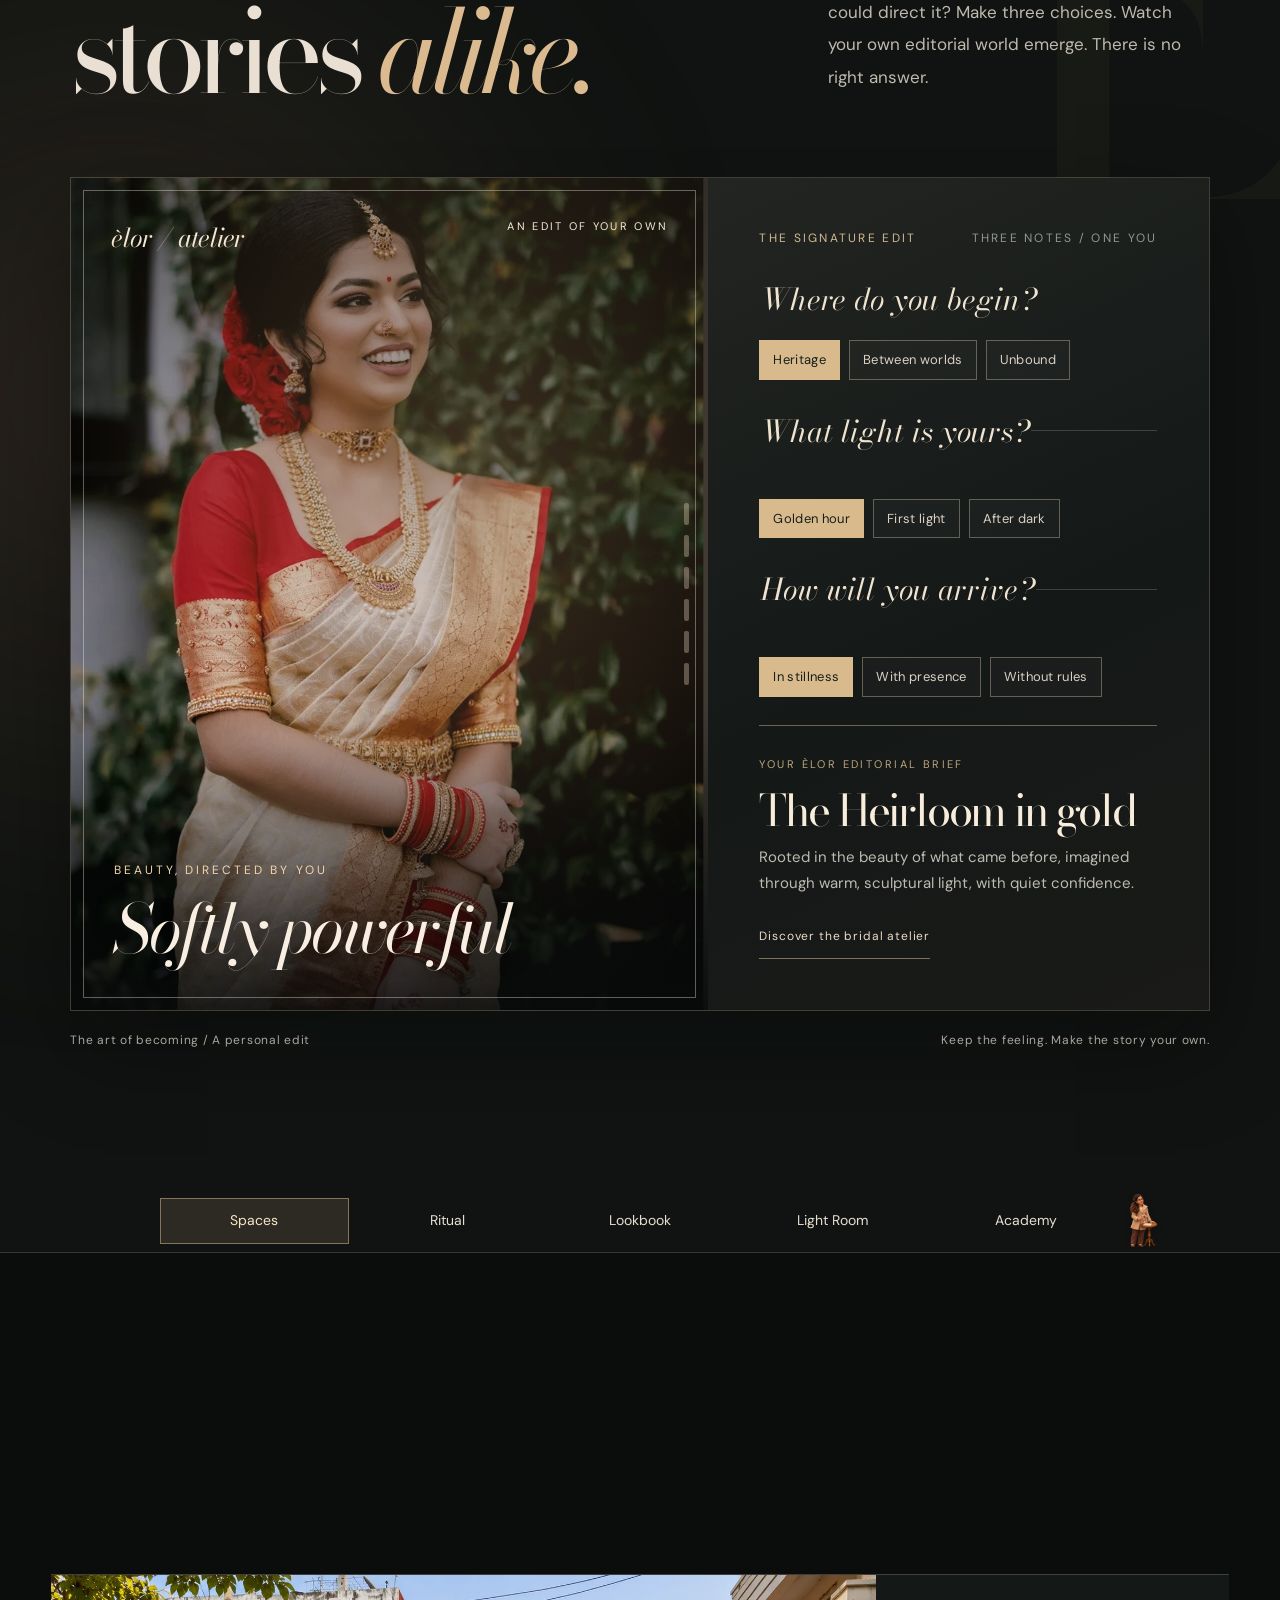
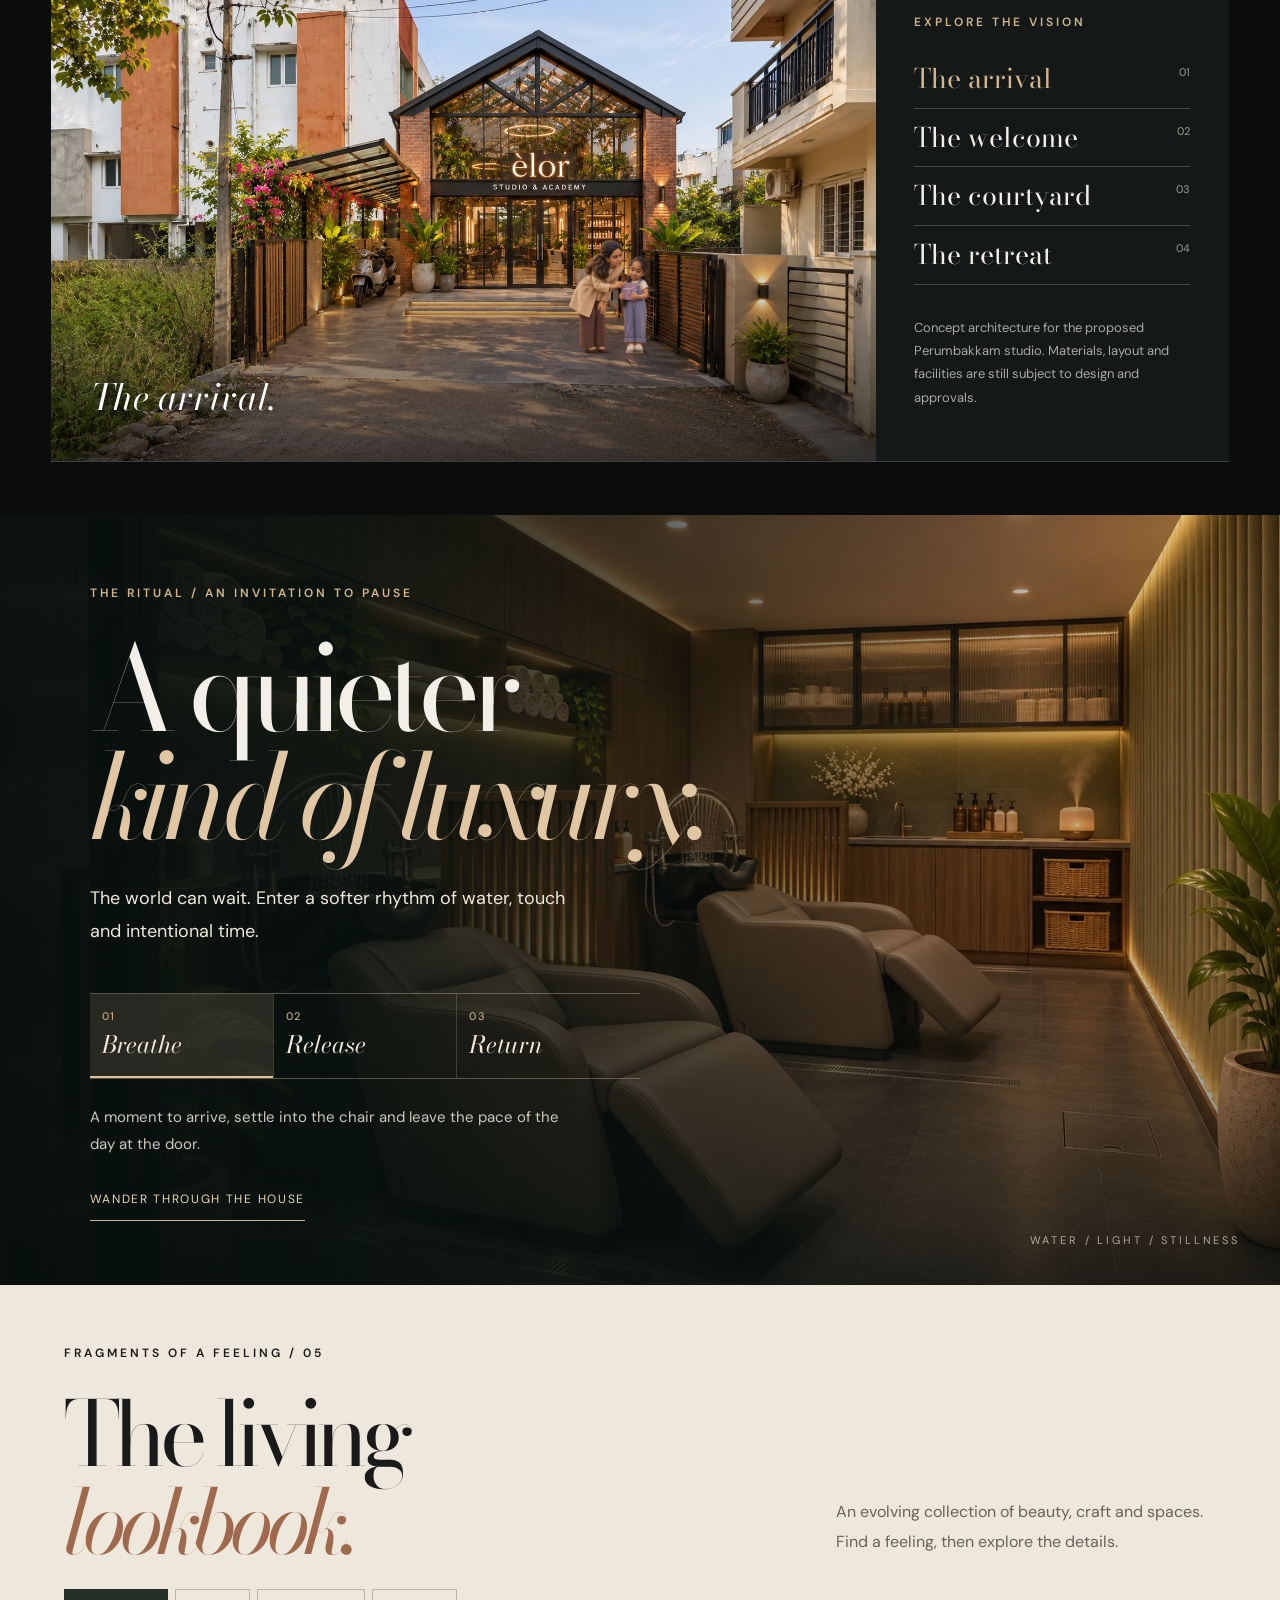
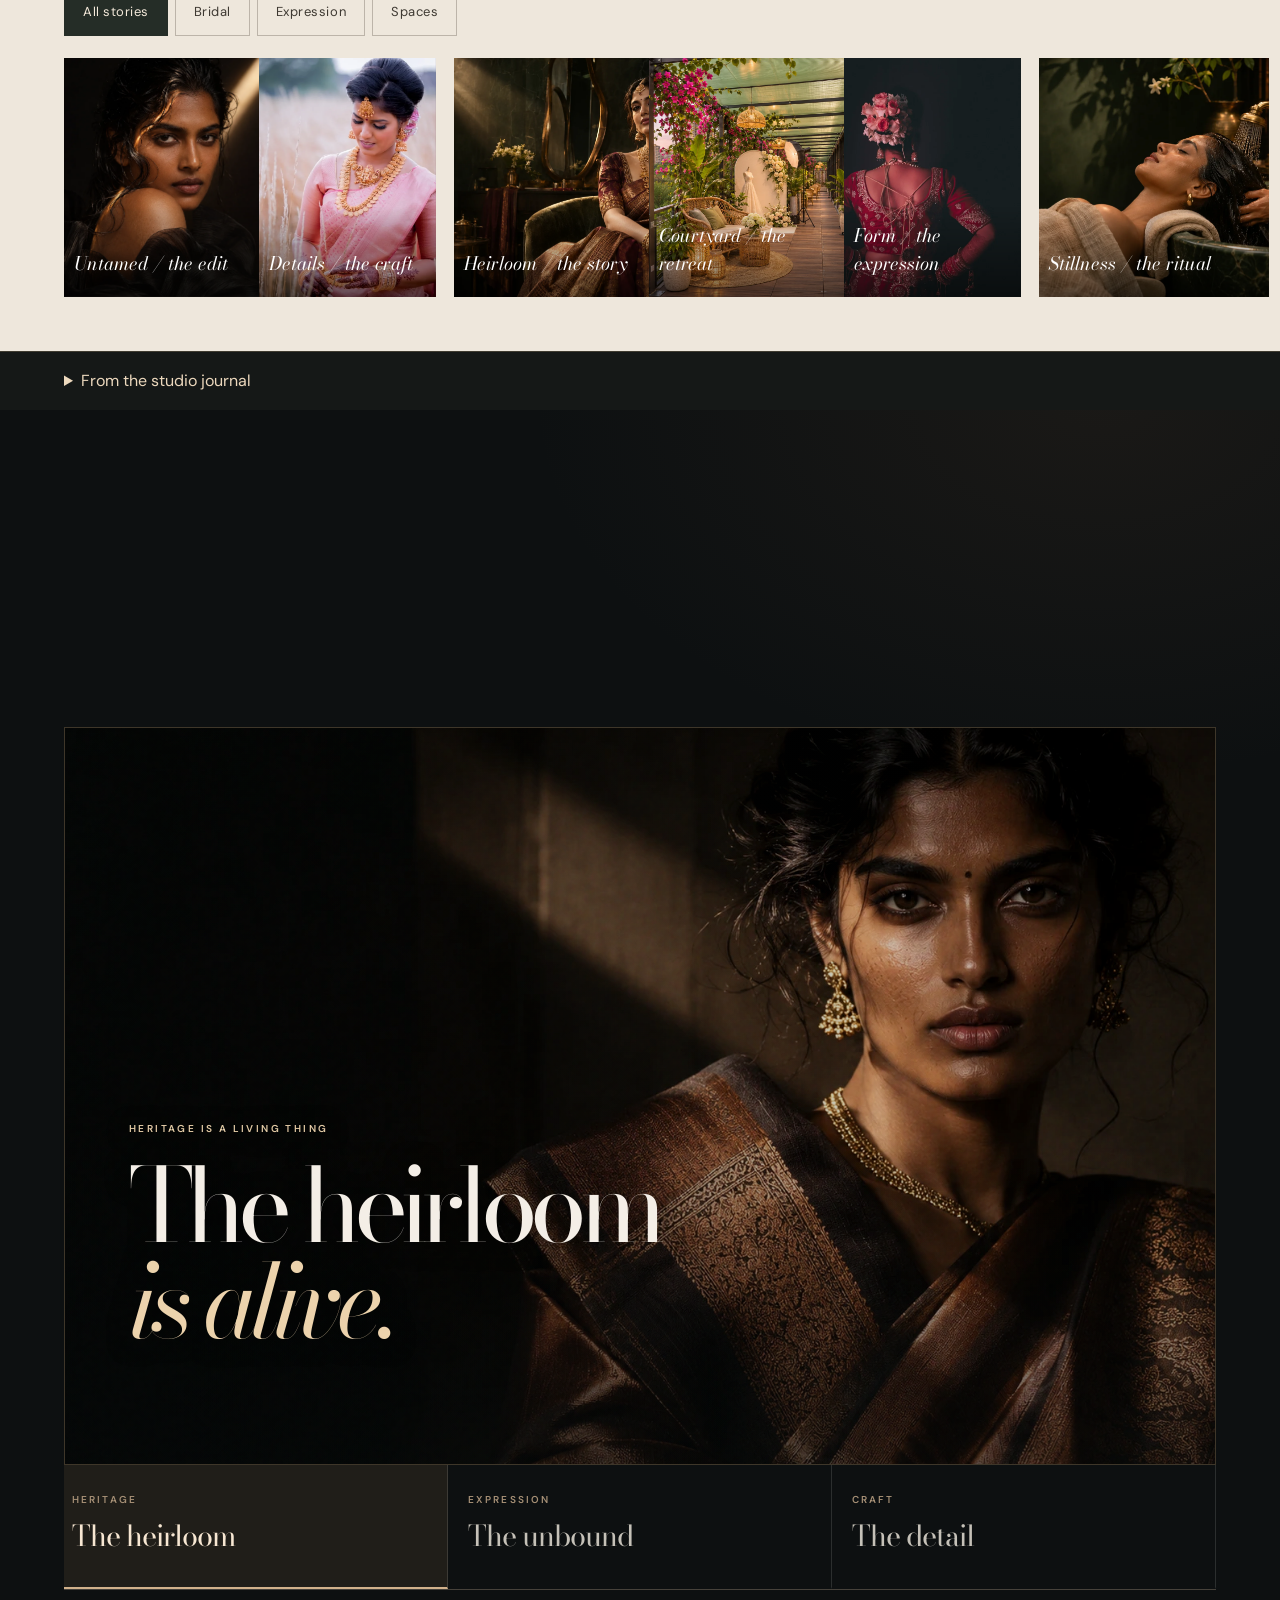
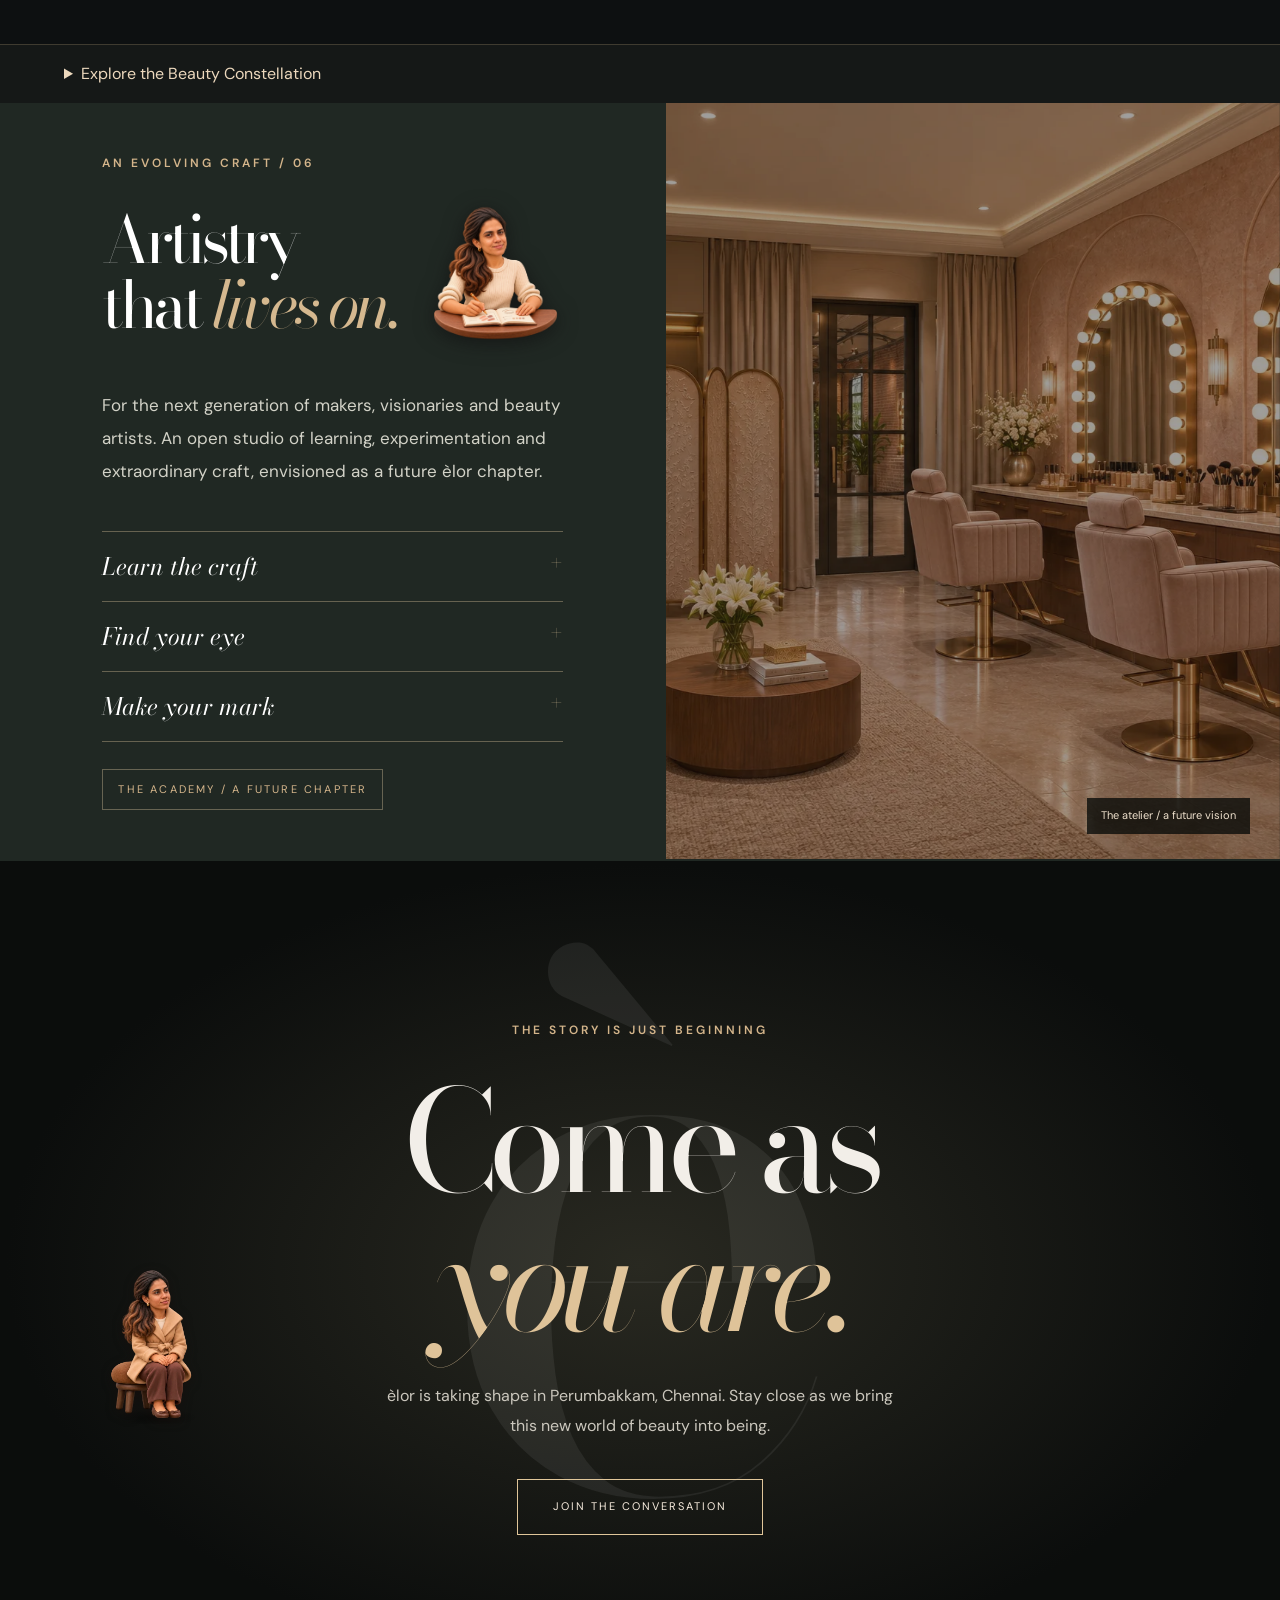
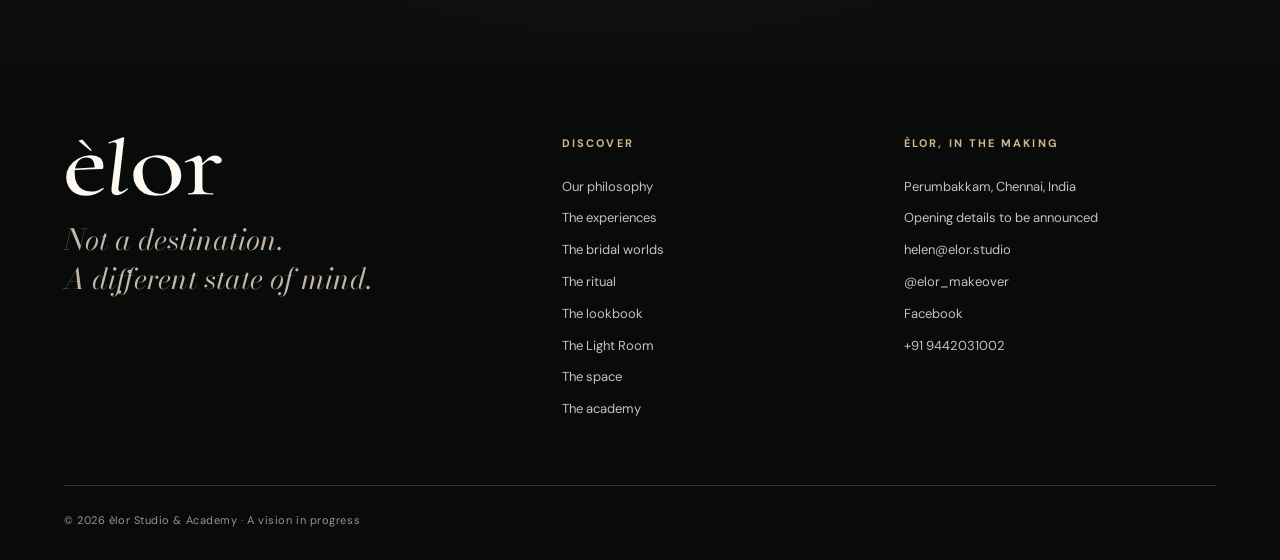
==== commit 3620e9a3: "Prepare compatible hero lighting and remove the preview badge" ====
--- a/index.html
+++ b/index.html
@@ -111,7 +111,6 @@
     .journal{background:#131615;padding:135px clamp(22px,6vw,105px);border-bottom:1px solid #ffffff34}.journal-inner{max-width:1450px;margin:auto;display:grid;grid-template-columns:1fr 1fr;gap:7vw;align-items:center}.journal h2{font:400 clamp(58px,7.2vw,106px)/1 var(--serif);letter-spacing:-.065em;margin:25px 0}.journal h2 em{color:var(--gold)}.journal p{max-width:470px;color:#b8b9b1;line-height:1.9}.journal-note{font-size:11px;color:#ccb69d;letter-spacing:.08em;margin-top:24px}.journal-mosaic{display:grid;grid-template-columns:1fr 1fr;gap:14px;transform:rotate(3deg)}.journal-mosaic img{width:100%;height:260px;object-fit:cover}.journal-mosaic img:nth-child(2){margin-top:33px}.journal-mosaic img:nth-child(3){margin-top:-33px}
     .finale{background:radial-gradient(ellipse at 50% 50%,#292921,#0b0d0c 70%);padding:155px 25px 135px;text-align:center;position:relative;overflow:hidden}.finale::before{content:"è";position:absolute;left:50%;top:42%;transform:translate(-50%,-50%);font:400 min(65vw,800px)/1 var(--serif);color:#fff1;pointer-events:none}.finale>*{position:relative}.finale h2{font:400 clamp(71px,11vw,165px)/.99 var(--serif);letter-spacing:-.065em;margin:30px 0}.finale h2 em{color:#dfc399}.finale p{max-width:530px;margin:0 auto 38px;color:#cbc7bd;line-height:1.9}.finale .final-link{display:inline-block;border:1px solid #e0c69a;color:#f9eddf;padding:18px 35px;font-size:11px;letter-spacing:.18em;text-transform:uppercase;transition:background .25s,color .25s}.finale .final-link:hover{background:var(--ivory);color:#111}
     .footer{background:#090b0b;padding:65px clamp(22px,5vw,90px) 30px}.footer-top{display:grid;grid-template-columns:1.2fr .8fr .8fr;gap:30px;max-width:1470px;margin:auto;padding-bottom:65px}.footer-logo{width:160px}.footer-tag{font:italic 29px/1.35 var(--serif);max-width:310px;color:#c3b6a7;margin:22px 0}.footer-col{display:flex;flex-direction:column;align-items:start;gap:11px;font-size:13px;color:#c5c2b9}.footer-col h3{font-size:11px;letter-spacing:.19em;text-transform:uppercase;color:var(--gold);margin:0 0 13px}.footer-col a:hover{color:#fff}.footer-bottom{border-top:1px solid #ffffff29;max-width:1470px;margin:auto;padding-top:26px;display:flex;justify-content:space-between;gap:15px;color:#9a9488;font-size:11px;letter-spacing:.05em}
-    .preview-pill{position:fixed;z-index:95;right:13px;bottom:12px;background:#282820d9;color:#e9d6af;border:1px solid #c6ae8155;padding:6px 10px;font-size:9px;letter-spacing:.12em;text-transform:uppercase;pointer-events:none}
     /* A short opening title card, followed by an unobstructed film-led homepage. */
     .opening-veil{position:fixed;inset:0;z-index:130;background:#080b0a;color:#eee3d3;pointer-events:none;display:grid;place-items:center;animation:veil-exit 1.15s cubic-bezier(.76,0,.22,1) 1.15s both;will-change:clip-path}
     .opening-veil::before{content:"";position:absolute;inset:7%;border:1px solid #d9bd8b26;animation:veil-frame 1.3s ease-out both}
@@ -143,7 +142,7 @@
     @media(prefers-reduced-motion:reduce){html{scroll-behavior:auto}*,*::before,*::after{animation-duration:.01ms!important;transition-duration:.01ms!important;scroll-behavior:auto!important}.reveal{opacity:1;transform:none}.hero-gridline::after{animation:none}}
   </style>
   <link rel="stylesheet" href="assets/elor-art-direction.css">
-  <link rel="stylesheet" href="assets/elor-hero-light.css">
+  <link rel="stylesheet" href="assets/elor-hero-light.css?v=premultiplied-light">
   <link rel="stylesheet" href="assets/elor-light-room.css">
   <link rel="stylesheet" href="assets/elor-chapters.css">
   <link rel="stylesheet" href="assets/elor-mobile-realtime.css">
@@ -416,7 +415,7 @@
 
     <section id="invitation" class="finale" aria-labelledby="finalHeading"><span class="eyebrow gold reveal">The story is just beginning</span><h2 id="finalHeading" class="reveal">Come as<br><em>you are.</em></h2><span class="invitation-guide" aria-hidden="true"></span><p class="reveal">èlor is taking shape in Perumbakkam, Chennai. Stay close as we bring this new world of beauty into being.</p><a class="final-link reveal" href="mailto:helen@elor.studio?subject=Hello%20%C3%A8lor%20%E2%80%94%20keep%20me%20updated">Join the conversation</a></section>
   </main>
-  <footer class="footer"><div class="footer-top"><div><img class="footer-logo" src="assets/elor-logo.svg?v=ivory" alt="èlor"><p class="footer-tag">Not a destination.<br>A different state of mind.</p></div><div class="footer-col"><h3>Discover</h3><a href="#philosophy">Our philosophy</a><a href="#worlds">The experiences</a><a href="#bridal-worlds">The bridal worlds</a><a href="#ritual">The ritual</a><a href="#lookbook">The lookbook</a><a href="#light-room">The Light Room</a><a href="#house">The space</a><a href="#academy">The academy</a></div><div class="footer-col"><h3>èlor, in the making</h3><span>Perumbakkam, Chennai, India</span><span>Opening details to be announced</span><a href="mailto:helen@elor.studio">helen@elor.studio</a><a href="https://www.instagram.com/elor_makeover/" target="_blank" rel="noopener" aria-label="@elor_makeover on Instagram">@elor_makeover</a><a href="https://www.facebook.com/share/1EEv4g789G/?mibextid=wwXIfr" target="_blank" rel="noopener">Facebook</a><a href="tel:+919442031002">+91 9442031002</a></div></div><div class="footer-bottom"><span>© <span id="year">2026</span> èlor Studio &amp; Academy · A vision in progress</span><span class="preview-pill">V15 / compact destination</span></div></footer>
+  <footer class="footer"><div class="footer-top"><div><img class="footer-logo" src="assets/elor-logo.svg?v=ivory" alt="èlor"><p class="footer-tag">Not a destination.<br>A different state of mind.</p></div><div class="footer-col"><h3>Discover</h3><a href="#philosophy">Our philosophy</a><a href="#worlds">The experiences</a><a href="#bridal-worlds">The bridal worlds</a><a href="#ritual">The ritual</a><a href="#lookbook">The lookbook</a><a href="#light-room">The Light Room</a><a href="#house">The space</a><a href="#academy">The academy</a></div><div class="footer-col"><h3>èlor, in the making</h3><span>Perumbakkam, Chennai, India</span><span>Opening details to be announced</span><a href="mailto:helen@elor.studio">helen@elor.studio</a><a href="https://www.instagram.com/elor_makeover/" target="_blank" rel="noopener" aria-label="@elor_makeover on Instagram">@elor_makeover</a><a href="https://www.facebook.com/share/1EEv4g789G/?mibextid=wwXIfr" target="_blank" rel="noopener">Facebook</a><a href="tel:+919442031002">+91 9442031002</a></div></div><div class="footer-bottom"><span>© <span id="year">2026</span> èlor Studio &amp; Academy · A vision in progress</span></div></footer>
   <audio id="welcomeSound" preload="auto" src="assets/elor-welcome-preview.mp3"></audio>
   <script type="module" src="assets/elor-site-sound.js?v=after-load"></script>
   <script defer src="assets/elor-unveil.js"></script>
@@ -507,7 +506,7 @@
     })();
   </script>
   <script src="assets/elor-art-direction.js" defer></script>
-  <script src="assets/elor-hero-light.js" defer></script>
+  <script src="assets/elor-hero-light.js?v=premultiplied-light" defer></script>
   <script src="assets/elor-light-cinematic.js" defer></script>
   <script src="assets/elor-destination-explorer.js" defer></script>
   <script src="assets/elor-webgl-loader.js" defer></script>
--- a/assets/elor-art-direction.css
+++ b/assets/elor-art-direction.css
@@ -182,7 +182,6 @@
   .hero-choice { flex:1; padding:7px 10px; min-width:0; min-height:48px; }
   .hero-choice span { font-size:10px; letter-spacing:.08em; }
   .hero-choice strong { font-size:16px; }
-  .preview-pill { position:static; align-self:flex-start; }
   .film-control { padding:9px 13px; }
   .living-edit { padding:95px 20px 110px; }
   .edit-heading { display:block; margin-bottom:45px; }
--- a/assets/elor-hero-light.css
+++ b/assets/elor-hero-light.css
@@ -6,7 +6,6 @@
   z-index: -2;
   overflow: hidden;
   pointer-events: none;
-  mix-blend-mode: screen;
   contain: paint;
 }
 .hero[data-hero-opening="heritage"] .hero-light {
